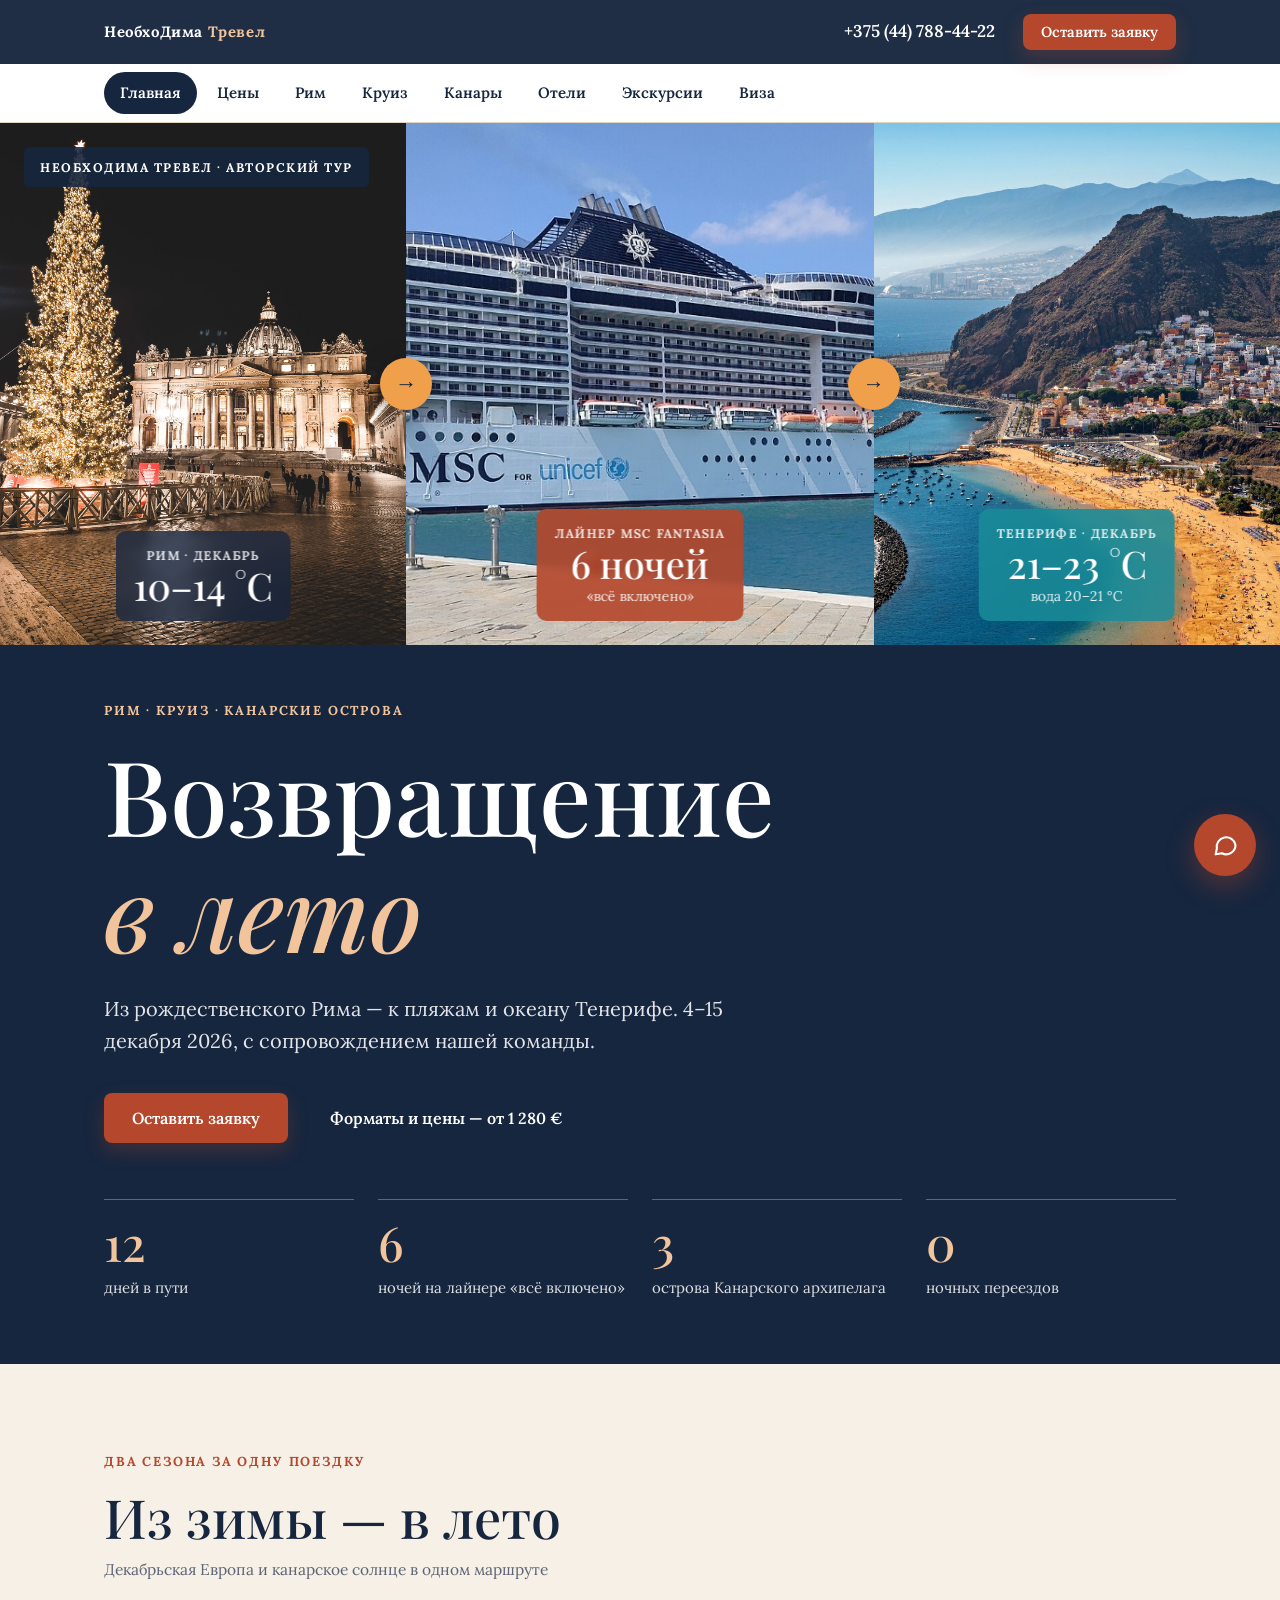
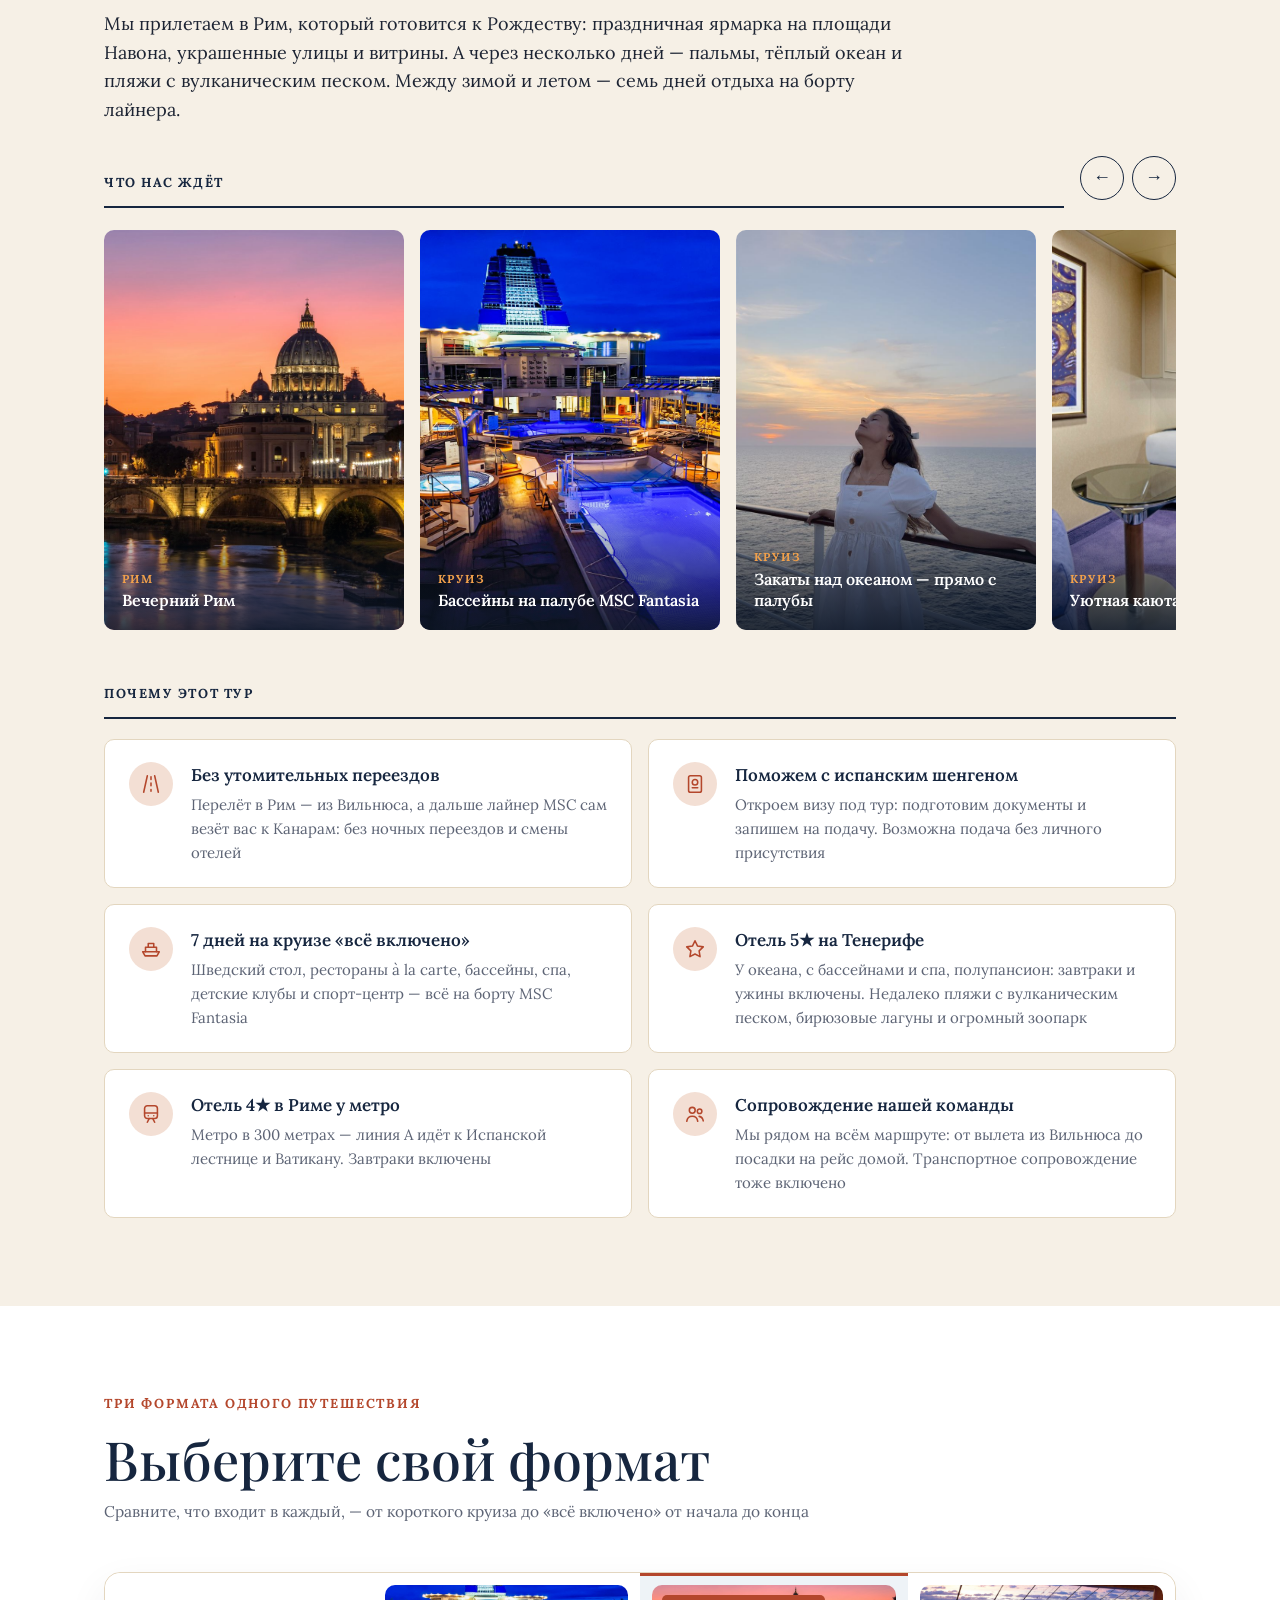
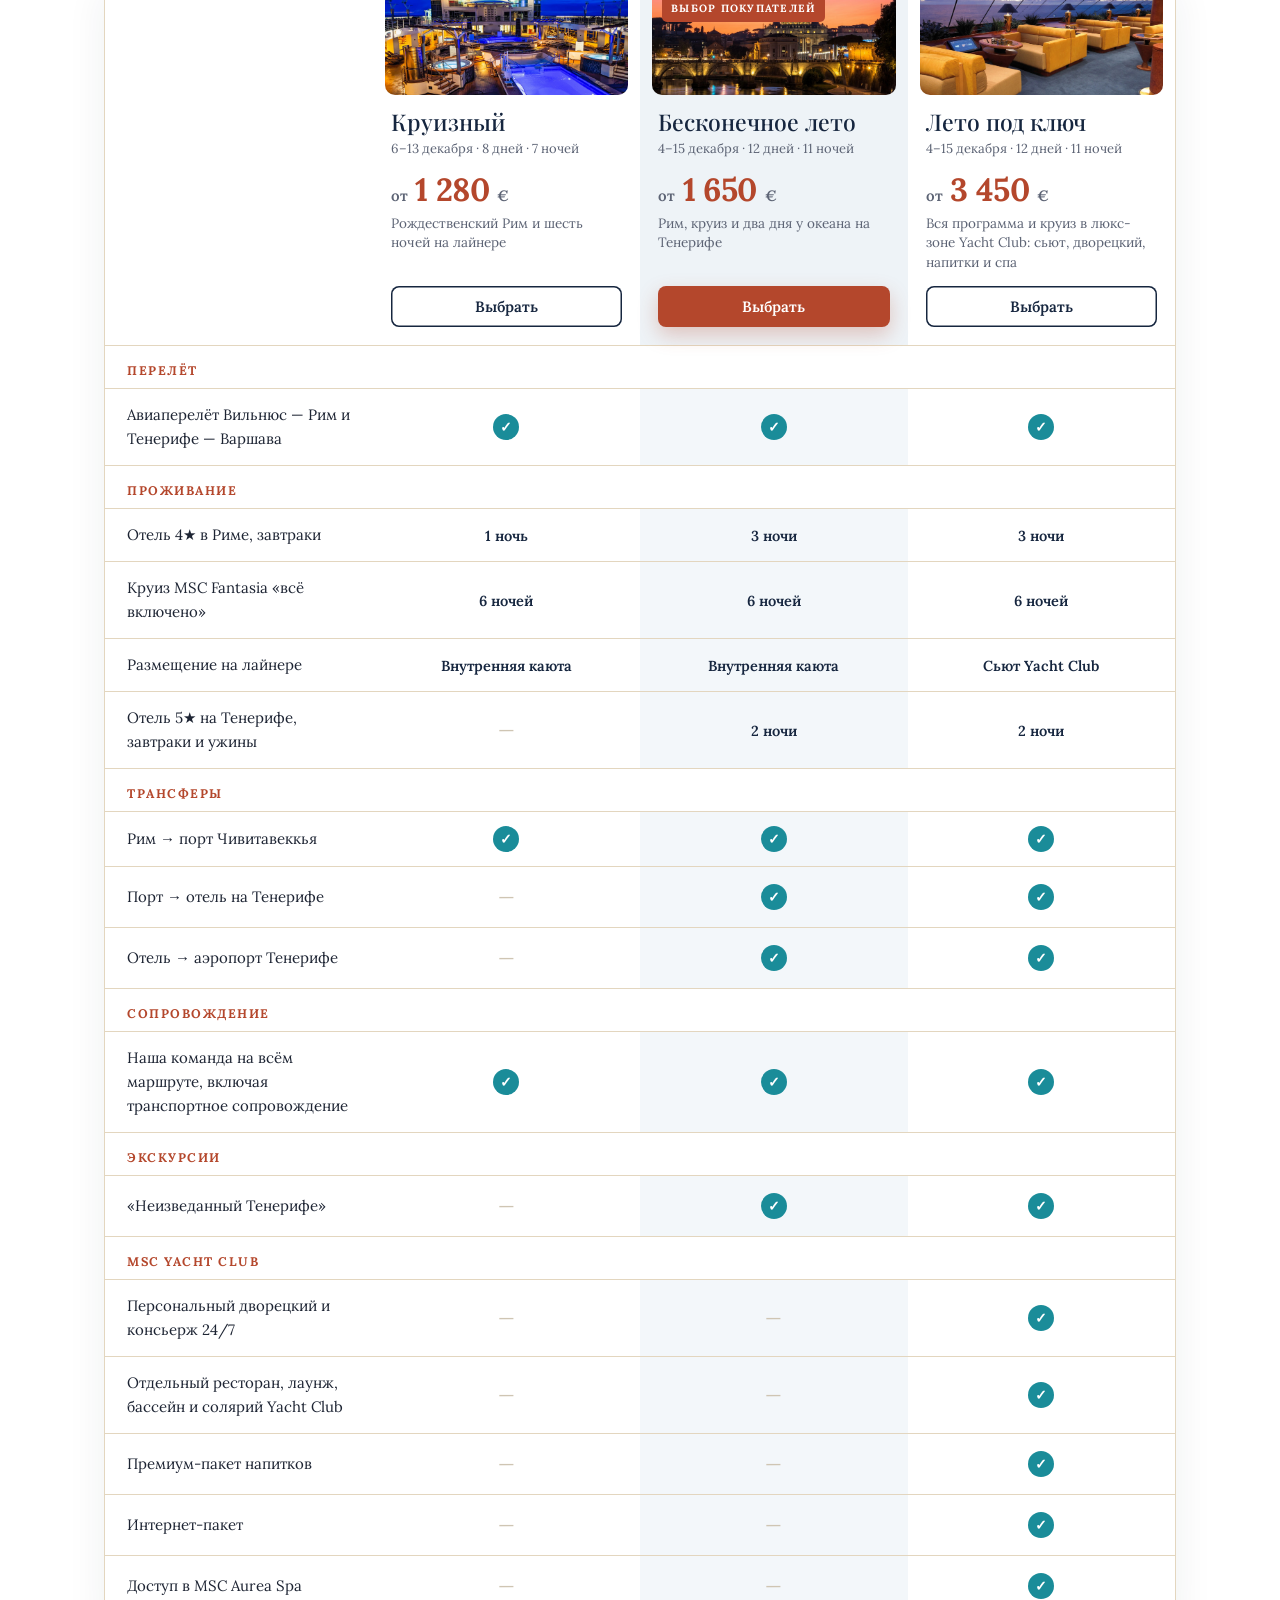
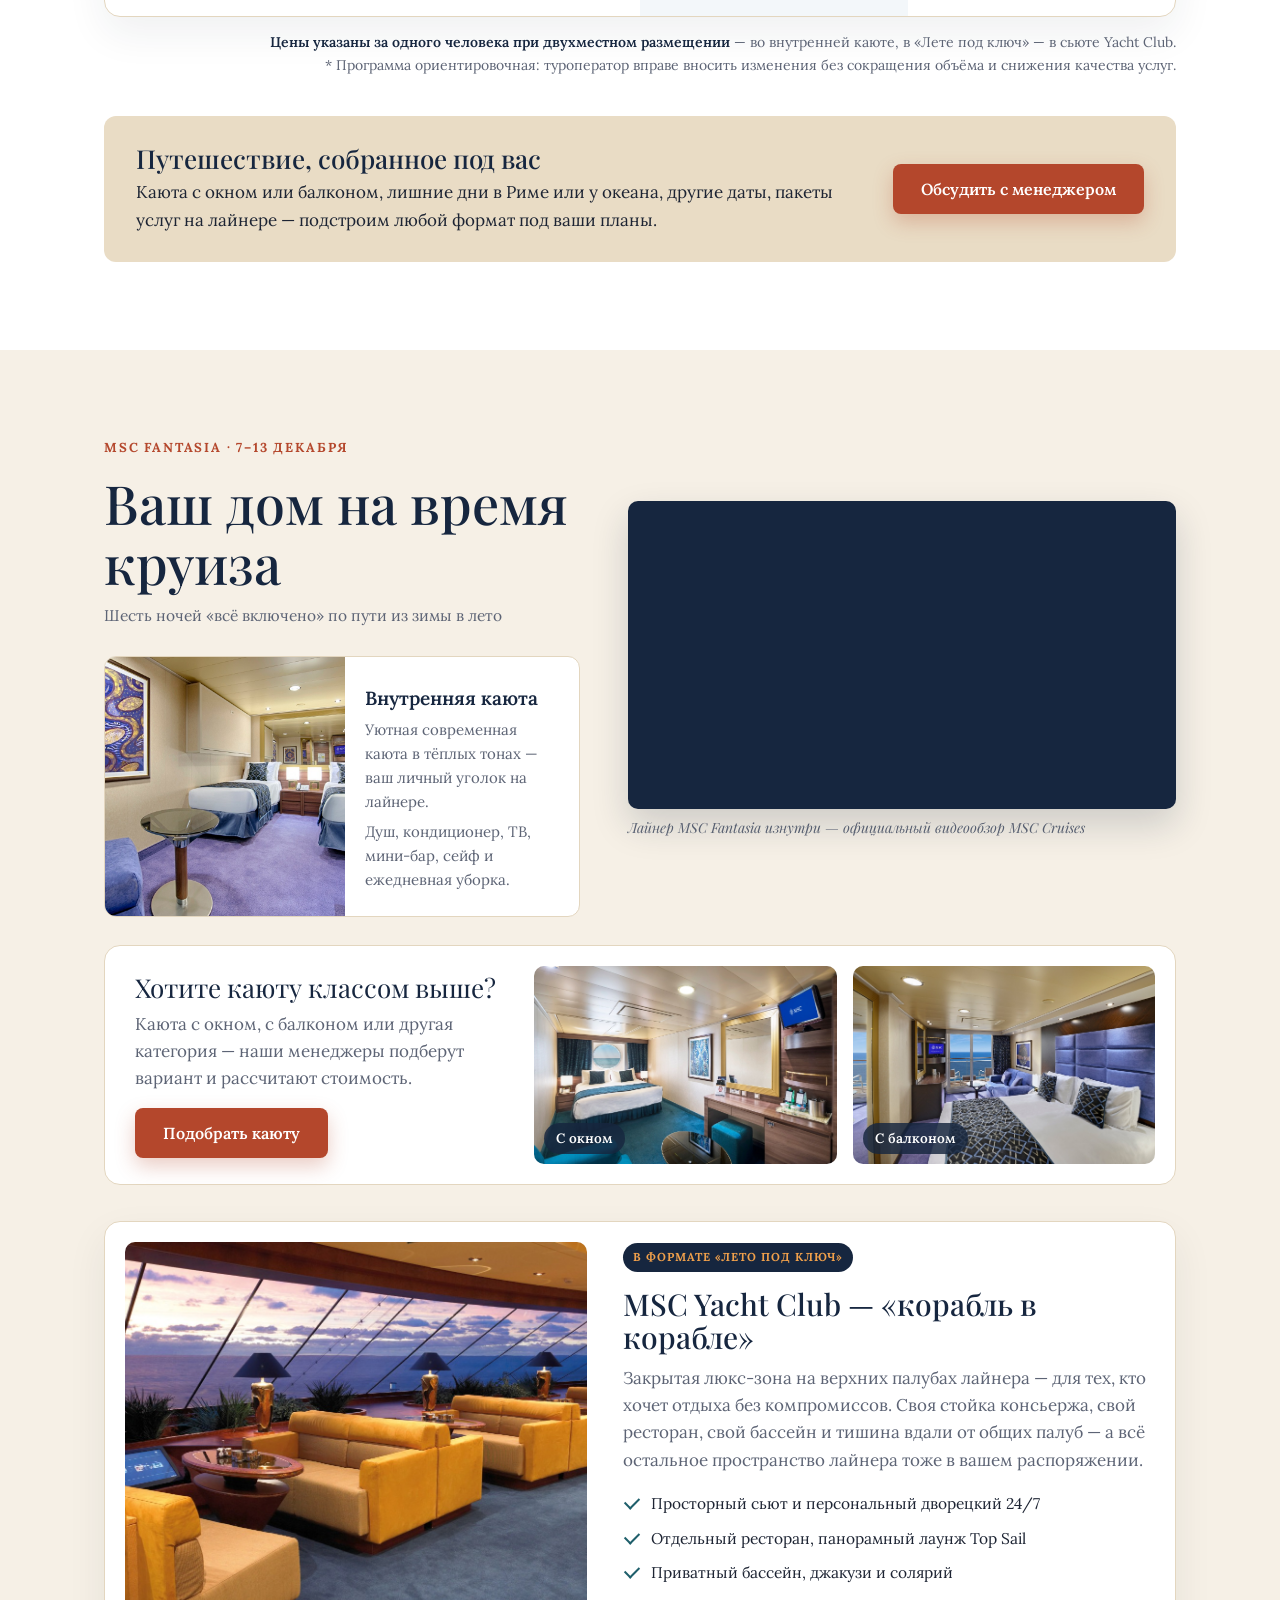
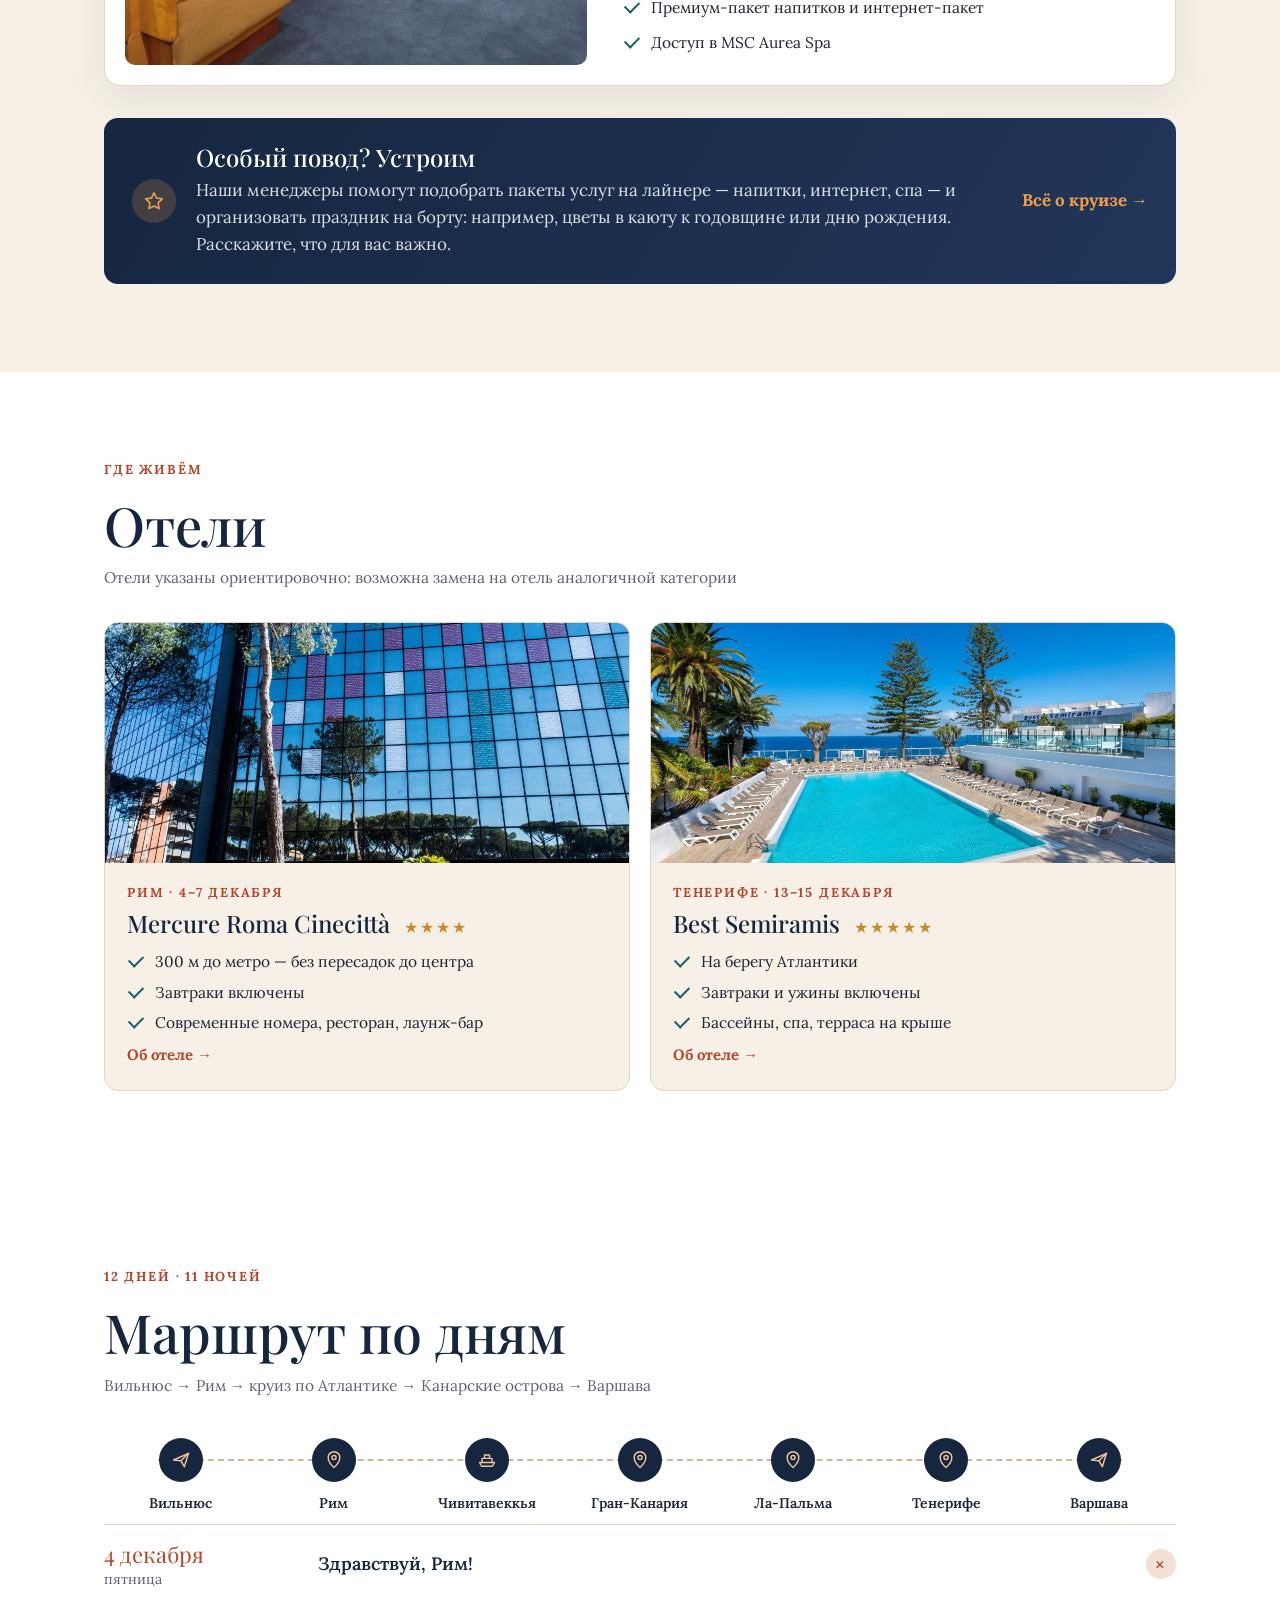
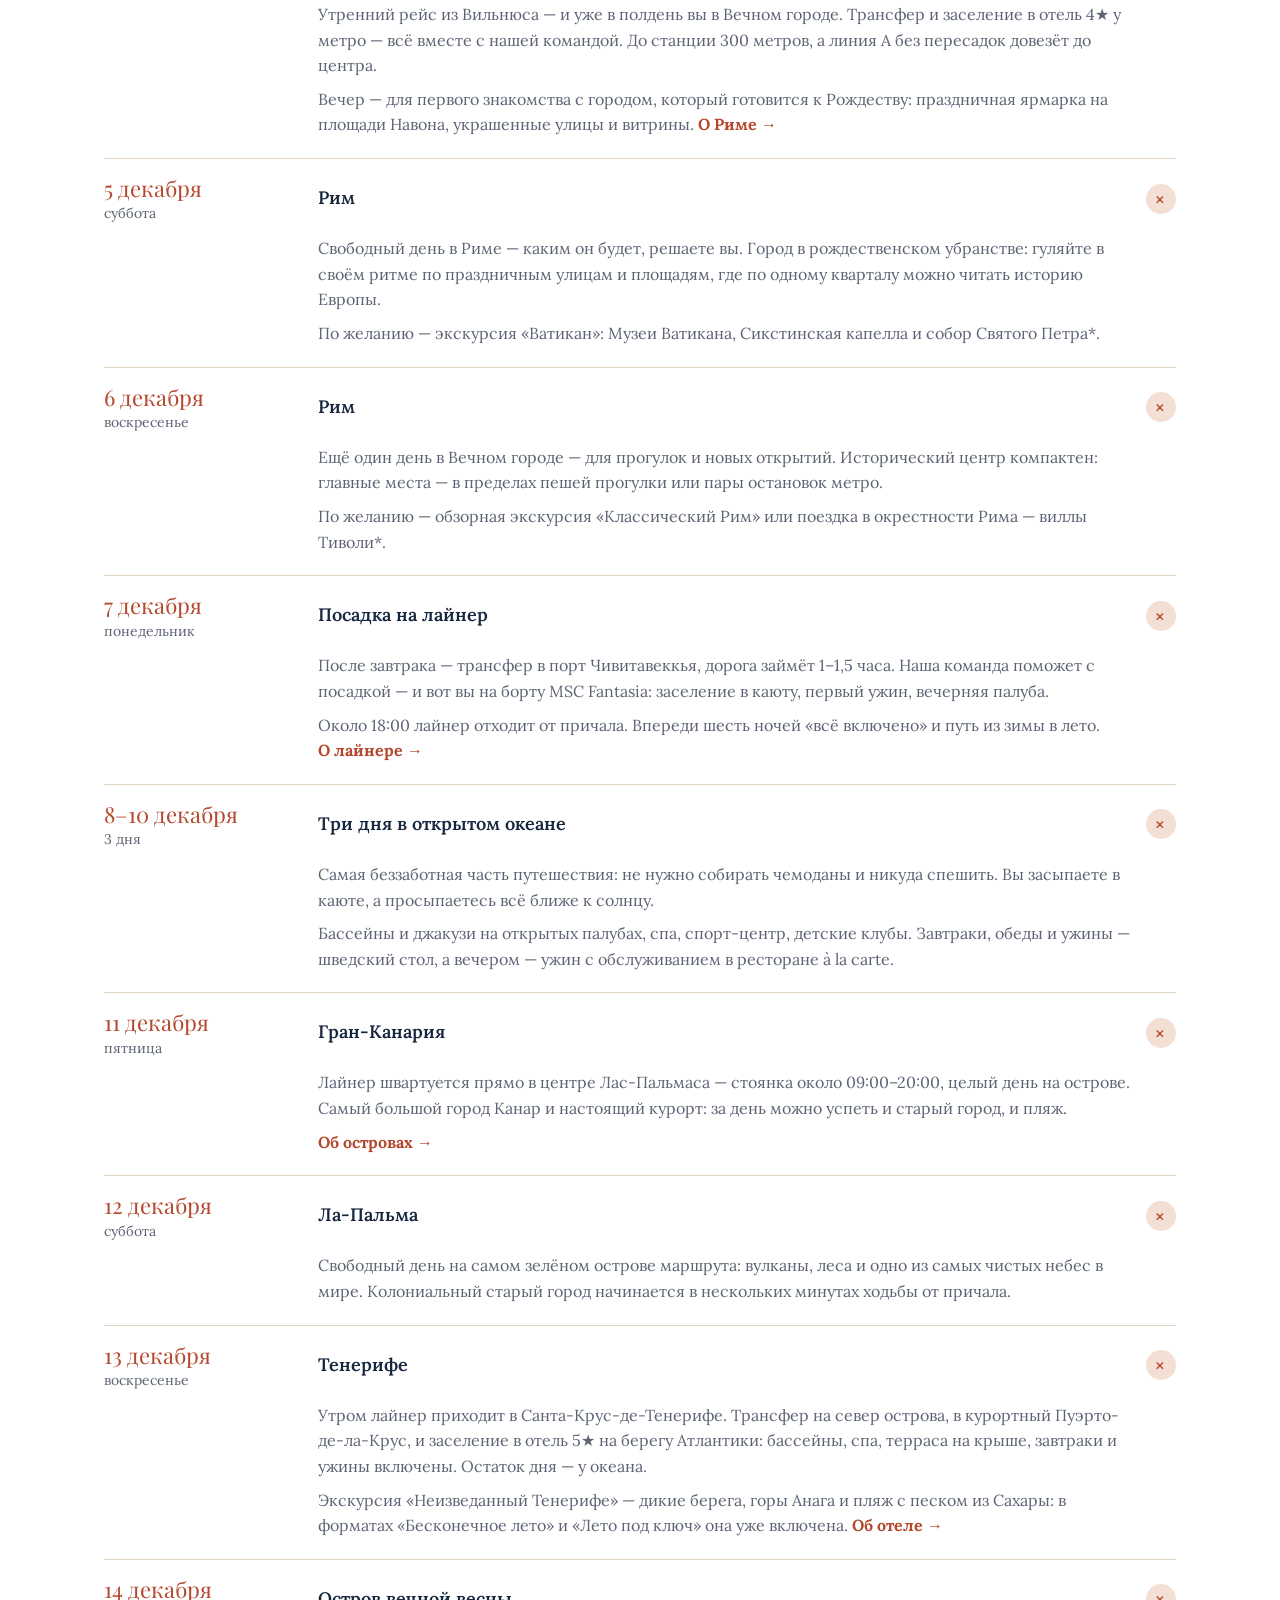
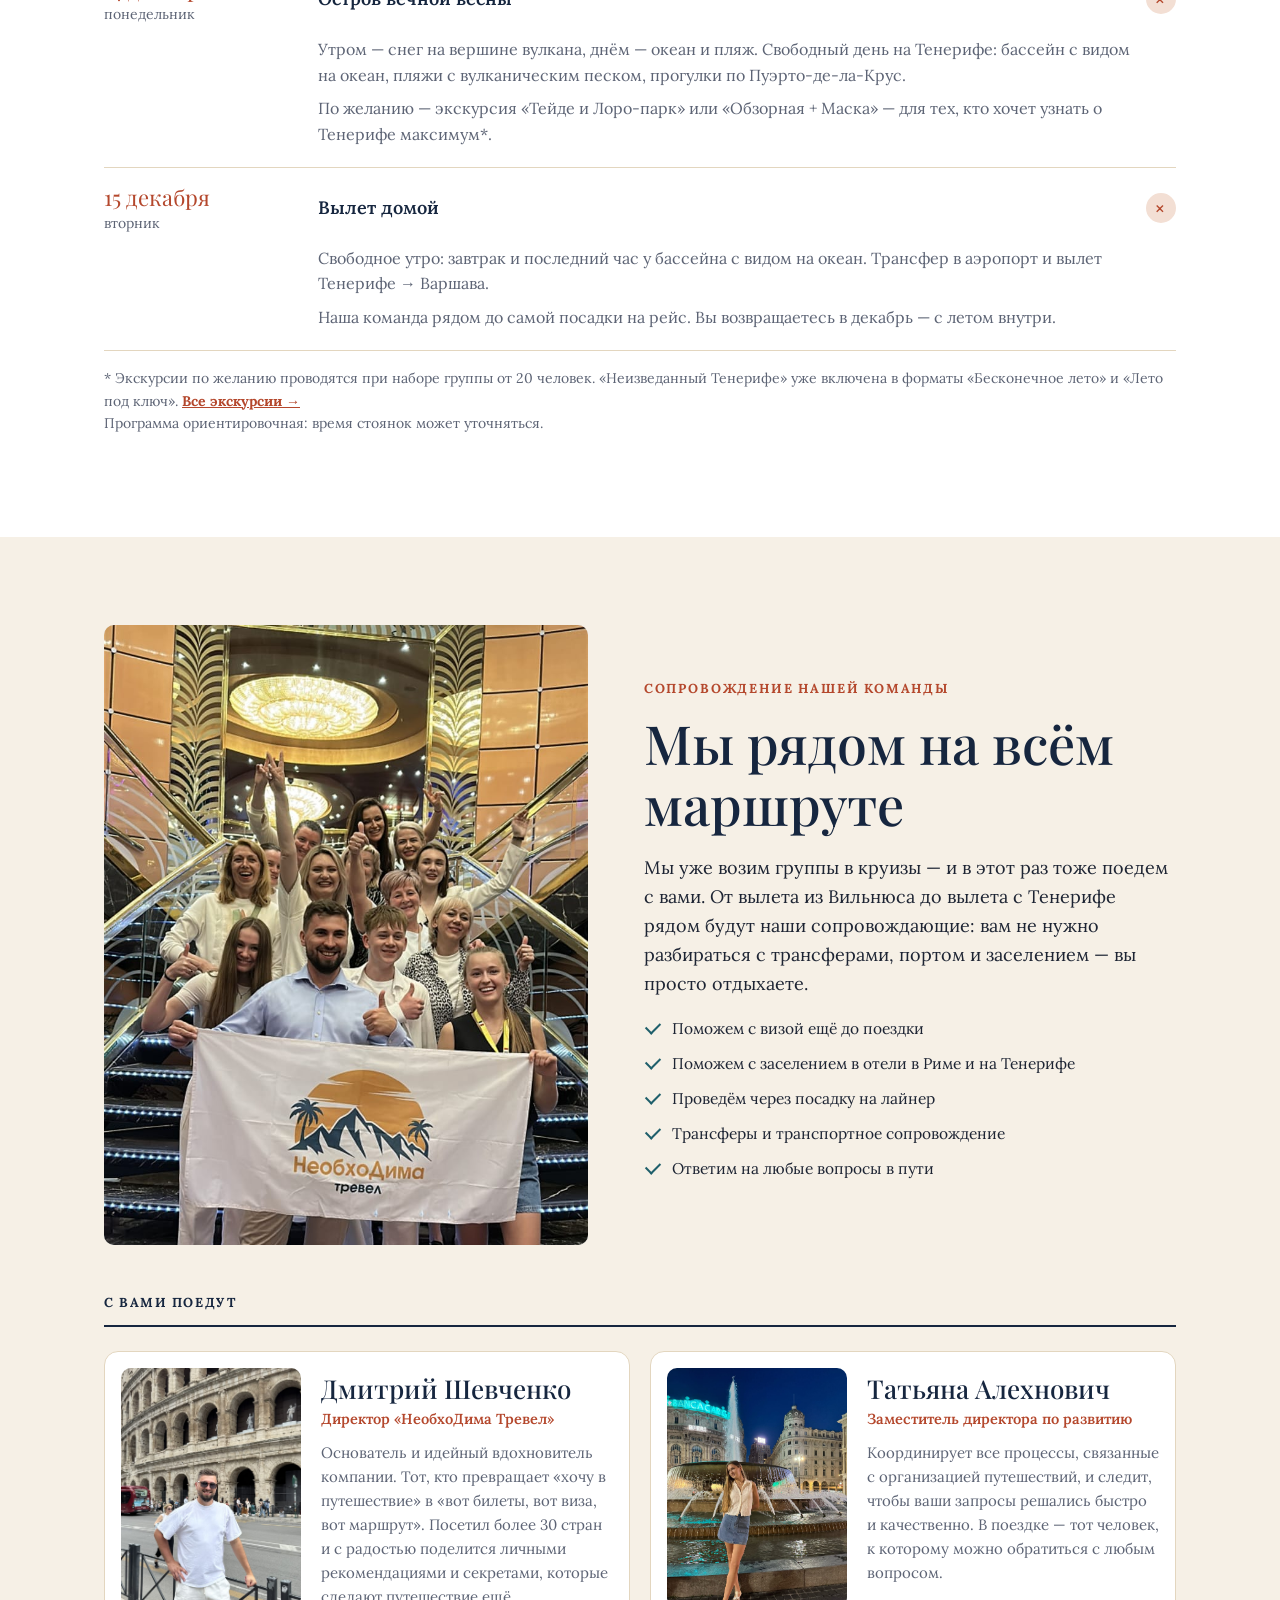
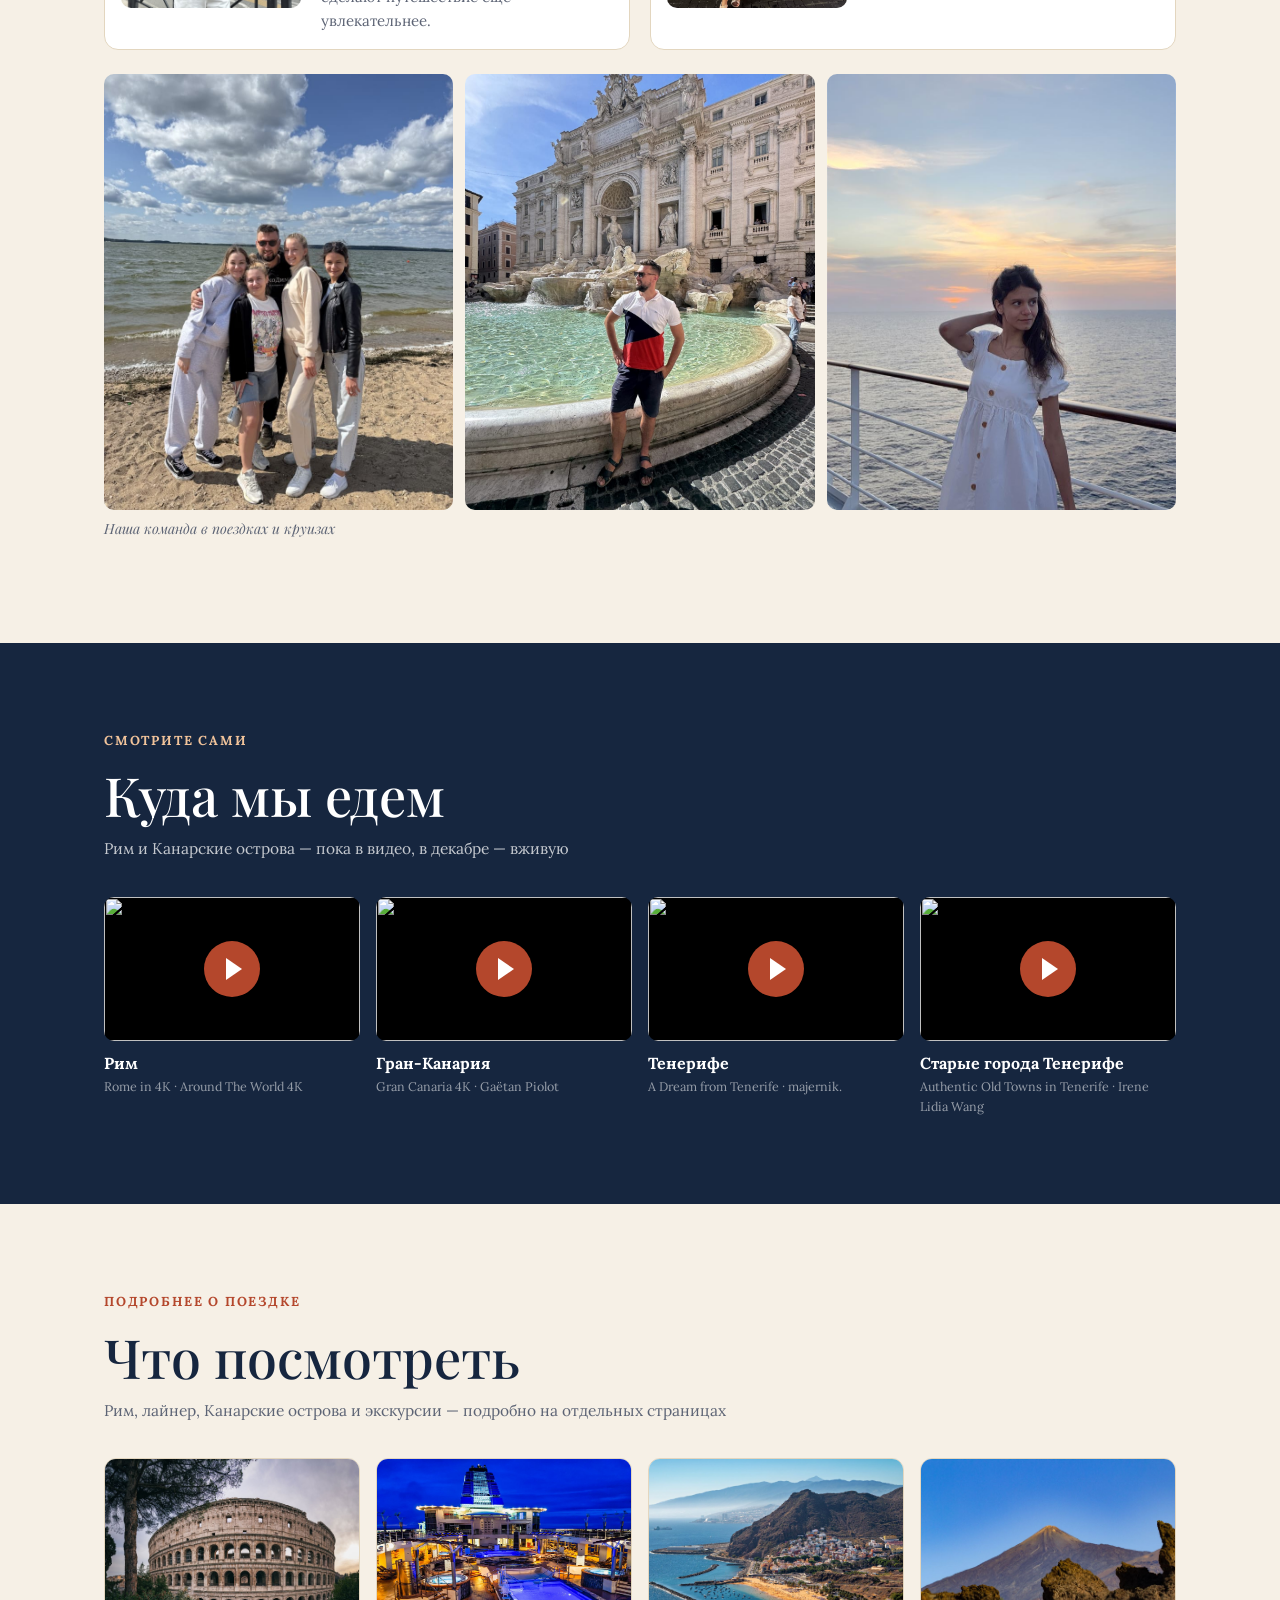
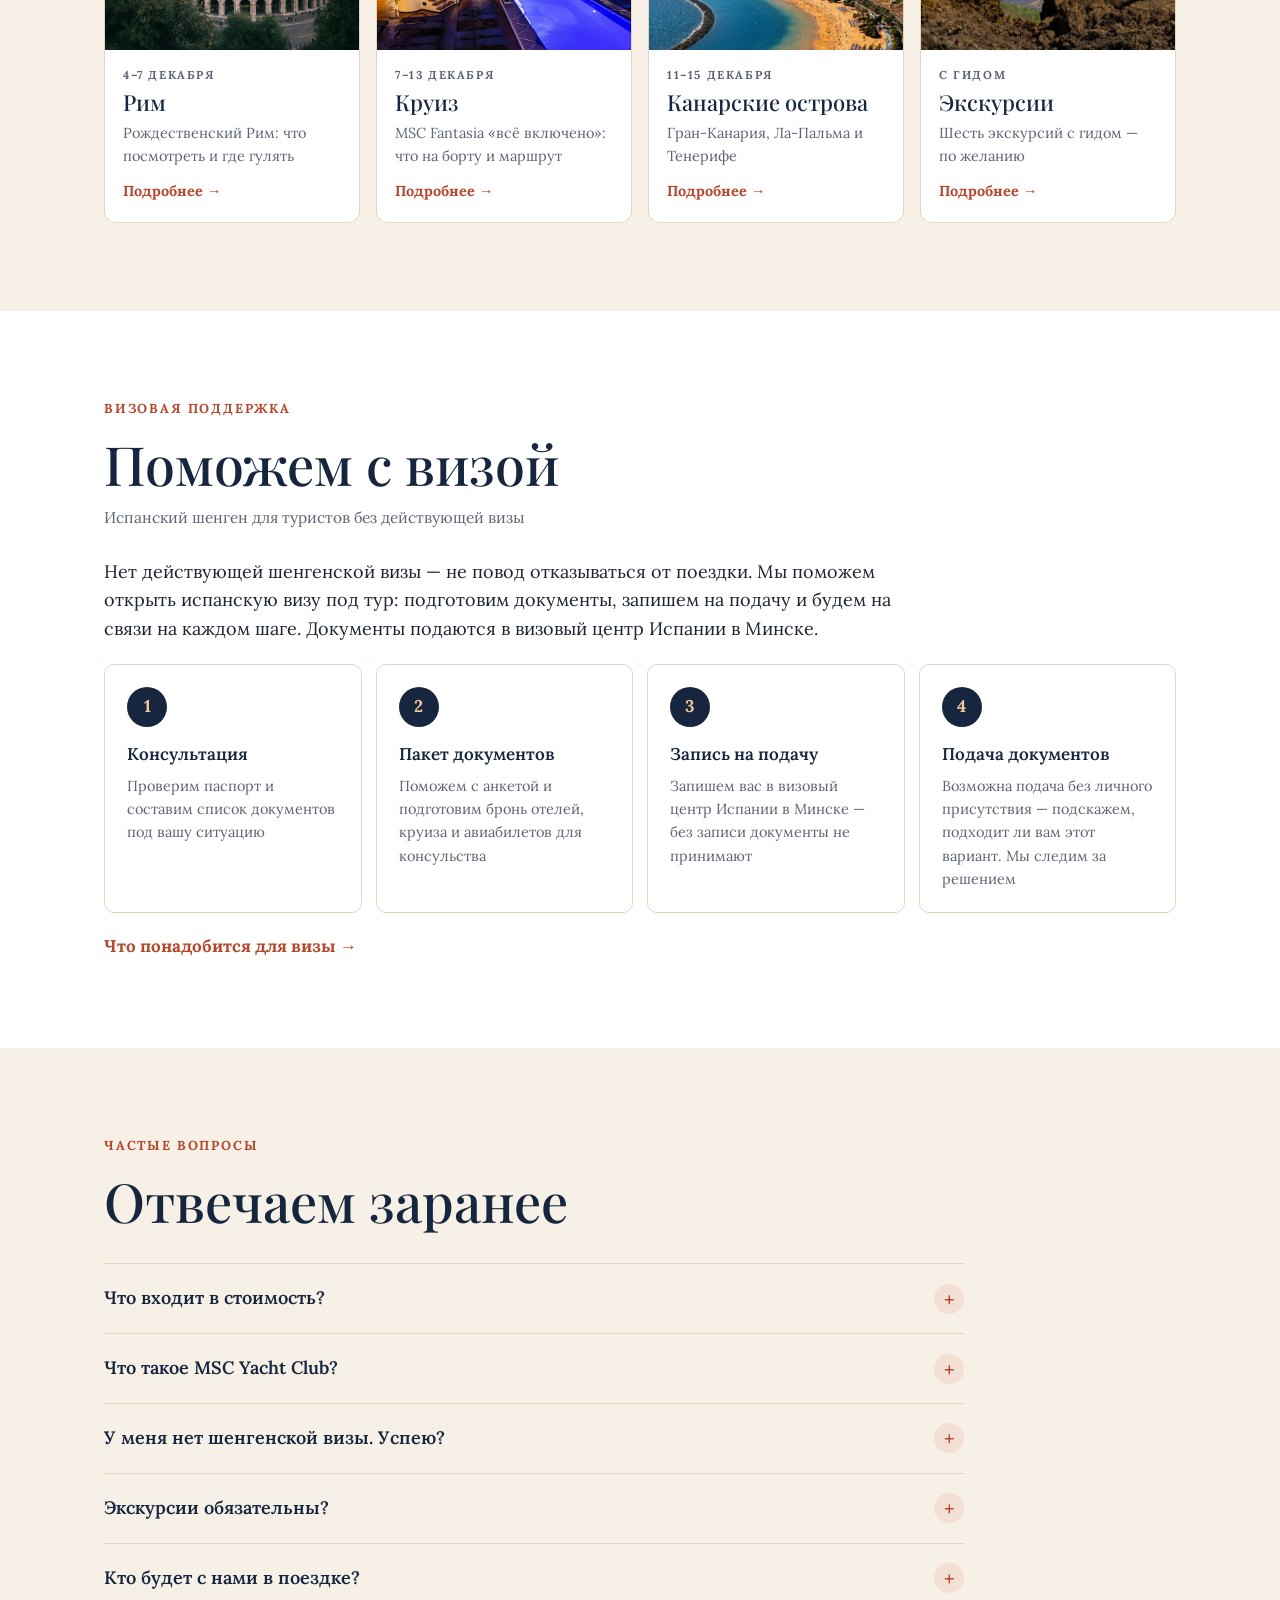
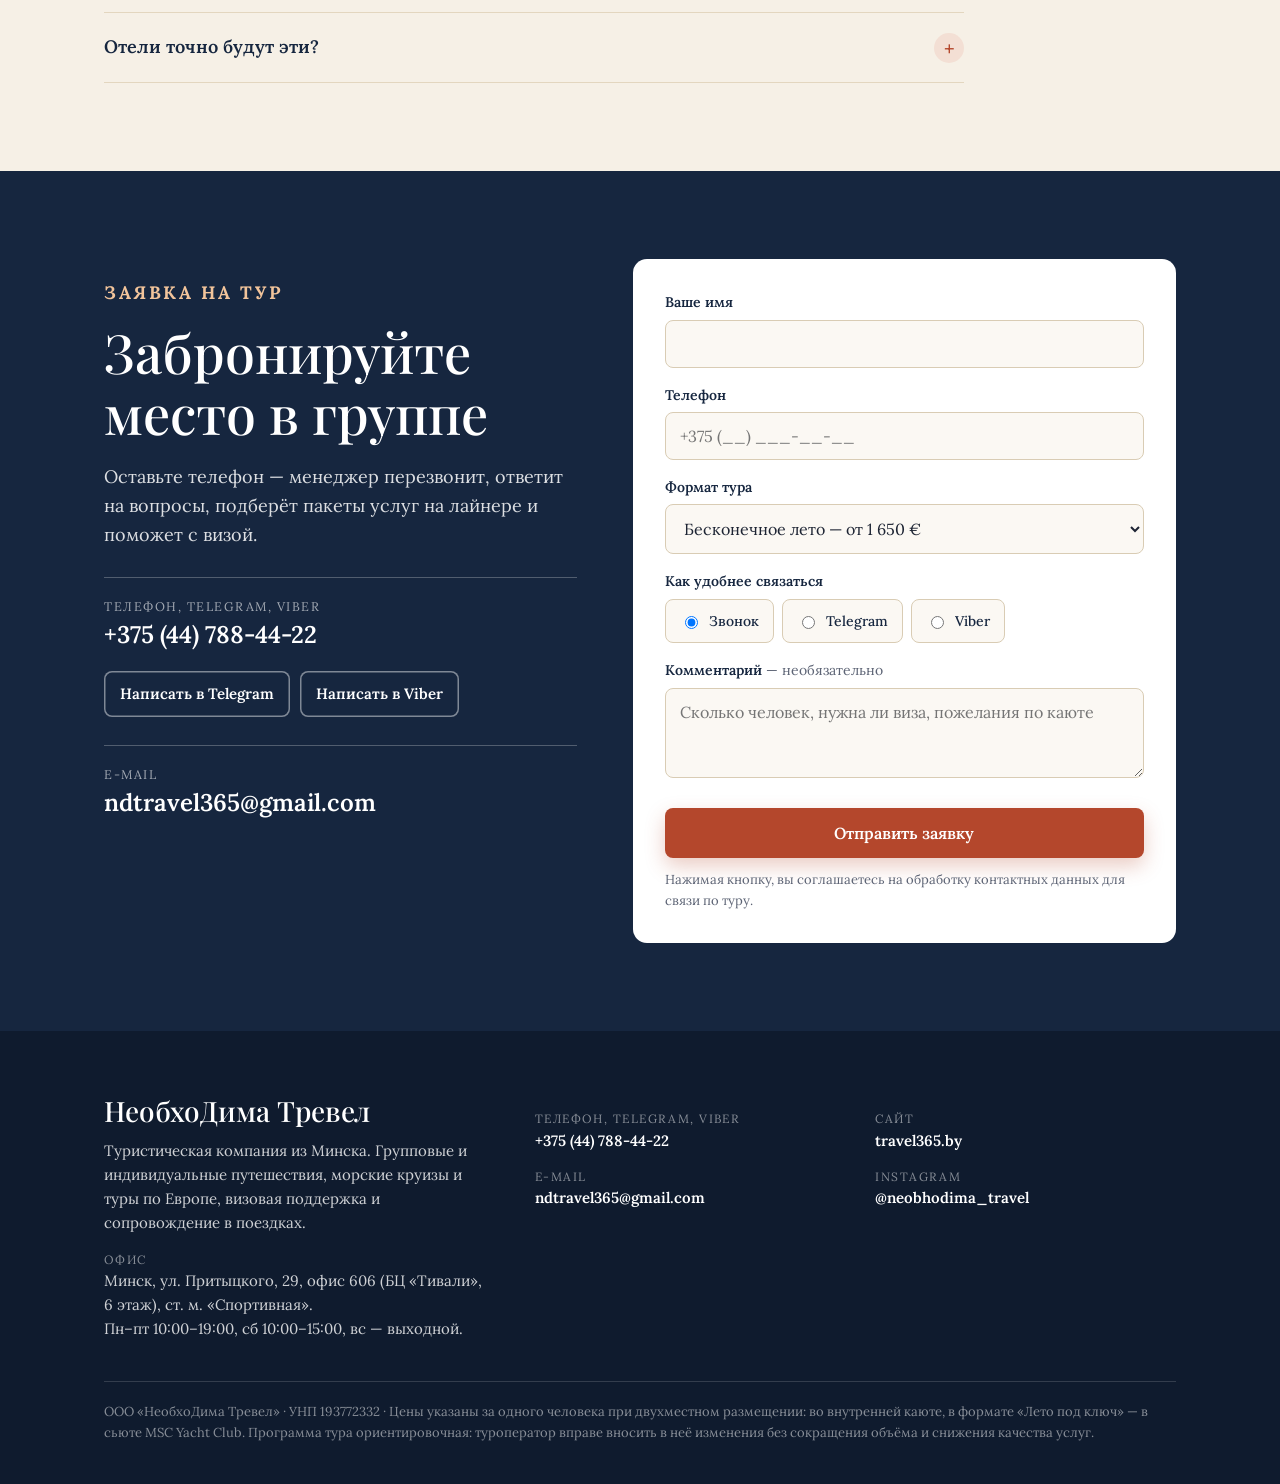
==== index.html @ 86f1d392 "Метрика: цели zayavka, phone_click, telegram_click, viber_click, format_choose; UTM и ClientID в зая" ====
<!DOCTYPE html>
<html lang="ru">
<head>
<meta charset="utf-8">
<meta name="viewport" content="width=device-width, initial-scale=1">
<title>Возвращение в лето — Рим, круиз MSC Fantasia и Канары · 4–15 декабря 2026</title>
<meta name="description" content="Авторский тур «НеобхоДима Тревел»: рождественский Рим, 6 ночей на лайнере MSC Fantasia «всё включено» и Тенерифе. 4–15 декабря 2026, с сопровождением. От 1 280 €.">
<meta property="og:title" content="Возвращение в лето — Рим, круиз и Канары">
<meta property="og:description" content="4–15 декабря 2026. Рождественский Рим, круиз MSC Fantasia «всё включено», отель 5★ на Тенерифе. От 1 280 €.">
<meta property="og:image" content="images/hero-ship.jpg">
<link rel="preconnect" href="https://fonts.googleapis.com">
<link rel="preconnect" href="https://fonts.gstatic.com" crossorigin>
<link href="https://fonts.googleapis.com/css2?family=Playfair+Display:ital,wght@0,500;0,600;1,500&family=Lora:ital,wght@0,400;0,500;0,600;0,700;1,400&display=swap" rel="stylesheet">
<link rel="stylesheet" href="styles.css?v=202609251114">
<!-- Yandex.Metrika counter -->
<script type="text/javascript">
    (function(m,e,t,r,i,k,a){
        m[i]=m[i]||function(){(m[i].a=m[i].a||[]).push(arguments)};
        m[i].l=1*new Date();
        for (var j = 0; j < document.scripts.length; j++) {if (document.scripts[j].src === r) { return; }}
        k=e.createElement(t),a=e.getElementsByTagName(t)[0],k.async=1,k.src=r,a.parentNode.insertBefore(k,a)
    })(window, document,'script','https://mc.yandex.ru/metrika/tag.js?id=113061341', 'ym');

    ym(113061341, 'init', {ssr:true, webvisor:true, clickmap:true, ecommerce:"dataLayer", referrer: document.referrer, url: location.href, accurateTrackBounce:true, trackLinks:true});
</script>
<noscript><div><img src="https://mc.yandex.ru/watch/113061341" style="position:absolute; left:-9999px;" alt="" /></div></noscript>
<!-- /Yandex.Metrika counter -->
</head>
<body>

<!-- Значки (один раз, дальше через <use>) -->
<svg width="0" height="0" style="position:absolute" aria-hidden="true">
  <defs>
    <symbol id="i-plane" viewBox="0 0 24 24" fill="none" stroke="currentColor" stroke-width="1.7" stroke-linecap="round" stroke-linejoin="round"><path d="M3 12 21 4l-5 16-4-7-9-1Z"/><path d="m12 13 9-9"/></symbol>
    <symbol id="i-pin" viewBox="0 0 24 24" fill="none" stroke="currentColor" stroke-width="1.7" stroke-linecap="round" stroke-linejoin="round"><path d="M12 21s7-6.2 7-12a7 7 0 1 0-14 0c0 5.8 7 12 7 12Z"/><circle cx="12" cy="9" r="2.5"/></symbol>
    <symbol id="i-ship" viewBox="0 0 24 24" fill="none" stroke="currentColor" stroke-width="1.7" stroke-linecap="round" stroke-linejoin="round"><path d="M3 15h18l-2.5 4.5h-13Z"/><path d="M6 15V10h12v5"/><path d="M9 10V6h6v4"/></symbol>
    <symbol id="i-road" viewBox="0 0 24 24" fill="none" stroke="currentColor" stroke-width="1.7" stroke-linecap="round"><path d="M8 3 4 21M16 3l4 18M12 4v3M12 11v3M12 18v2"/></symbol>
    <symbol id="i-star" viewBox="0 0 24 24" fill="none" stroke="currentColor" stroke-width="1.7" stroke-linejoin="round"><path d="m12 3 2.8 5.8 6.2.9-4.5 4.4 1 6.2L12 17.4 6.5 20.3l1-6.2L3 9.7l6.2-.9Z"/></symbol>
    <symbol id="i-metro" viewBox="0 0 24 24" fill="none" stroke="currentColor" stroke-width="1.7" stroke-linecap="round" stroke-linejoin="round"><rect x="5" y="3" width="14" height="14" rx="3"/><path d="M5 11h14M9 14h.01M15 14h.01M8 21l2-4M16 21l-2-4"/></symbol>
    <symbol id="i-people" viewBox="0 0 24 24" fill="none" stroke="currentColor" stroke-width="1.7" stroke-linecap="round"><circle cx="9" cy="8" r="3.2"/><path d="M3 20c.5-3.5 3-5.5 6-5.5s5.5 2 6 5.5"/><circle cx="17" cy="9" r="2.5"/><path d="M16.5 14.6c2.4.3 4 2 4.5 5"/></symbol>
    <symbol id="i-doc" viewBox="0 0 24 24" fill="none" stroke="currentColor" stroke-width="1.7" stroke-linecap="round" stroke-linejoin="round"><rect x="5" y="3" width="14" height="18" rx="2"/><circle cx="12" cy="10" r="3"/><path d="M9 16h6"/></symbol>
  </defs>
</svg>

<header class="topbar">
  <div class="wrap">
    <a class="brand" href="index.html">НеобхоДима <span>Тревел</span></a>
    <a class="top-phone" href="tel:+375447884422">+375 (44) 788-44-22</a>
    <a class="btn" href="index.html#zayavka">Оставить заявку</a>
  </div>
  <nav class="tabs" aria-label="Разделы">
    <div class="wrap">
      <a href="index.html" aria-current="page">Главная</a>
      <a href="index.html#formaty">Цены</a>
      <a href="rim.html">Рим</a>
      <a href="kruiz.html">Круиз</a>
      <a href="kanary.html">Канары</a>
      <a href="otely.html">Отели</a>
      <a href="ekskursii.html">Экскурсии</a>
      <a href="viza.html">Виза</a>
    </div>
  </nav>
</header>

<main id="top">

<!-- ================= HERO ================= -->
<section class="hero">
  <div class="hero-split hero-three">
    <div class="ph hero-half winter">
      <img src="images/rome-christmas.jpg" alt="Рождественская ёлка у собора Святого Петра в Риме">
      <div class="hero-temp"><span>Рим · декабрь</span><b>10–14 °C</b></div>
    </div>
    <div class="ph hero-half ship">
      <img src="images/hero-ship.jpg" alt="Лайнер MSC Fantasia">
      <div class="hero-temp"><span>Лайнер MSC Fantasia</span><b>6 ночей</b><small>«всё включено»</small></div>
    </div>
    <div class="ph hero-half summer">
      <img src="images/tenerife-teresitas.jpg" alt="Пляж Лас-Тереситас на Тенерифе">
      <div class="hero-temp"><span>Тенерифе · декабрь</span><b>21–23 °C</b><small>вода 20–21 °C</small></div>
    </div>
    <div class="hero-arrow a1" aria-hidden="true">→</div>
    <div class="hero-arrow a2" aria-hidden="true">→</div>
    <div class="hero-badge">НеобхоДима Тревел · авторский тур</div>
  </div>
  <div class="wrap hero-body">
    <p class="eyebrow">Рим · круиз · Канарские острова</p>
    <h1>Возвращение <em>в лето</em></h1>
    <p class="hero-sub">Из рождественского Рима — к пляжам и океану Тенерифе. 4–15 декабря 2026, с сопровождением нашей команды.</p>
    <div class="hero-actions">
      <a class="btn" href="#zayavka">Оставить заявку</a>
      <a class="btn btn-ghost" href="#formaty">Форматы и цены — от 1 280 €</a>
    </div>
    <div class="stats">
      <div class="stat"><b>12</b><span>дней в пути</span></div>
      <div class="stat"><b>6</b><span>ночей на лайнере «всё включено»</span></div>
      <div class="stat"><b>3</b><span>острова Канарского архипелага</span></div>
      <div class="stat"><b>0</b><span>ночных переездов</span></div>
    </div>
  </div>
</section>

<!-- ================= ДВА СЕЗОНА ================= -->
<section>
  <div class="wrap">
    <p class="eyebrow">Два сезона за одну поездку</p>
    <h2>Из зимы — в лето</h2>
    <p class="lead">Декабрьская Европа и канарское солнце в одном маршруте</p>
    <p class="intro">Мы прилетаем в Рим, который готовится к Рождеству: праздничная ярмарка на площади Навона, украшенные улицы и витрины. А через несколько дней — пальмы, тёплый океан и пляжи с вулканическим песком. Между зимой и летом — семь дней отдыха на борту лайнера.</p>

    <div class="strip-head">
      <p class="subhead">Что нас ждёт</p>
      <div class="strip-nav">
        <button type="button" data-strip="-1" aria-label="Назад">←</button>
        <button type="button" data-strip="1" aria-label="Вперёд">→</button>
      </div>
    </div>
    <div class="strip" id="strip">
      <figure class="ph"><img src="images/rome-evening.jpg" alt="Вечерний Рим: собор Святого Петра и Тибр" loading="lazy"><figcaption><span>Рим</span>Вечерний Рим</figcaption></figure>
      <figure class="ph"><img src="images/cruise-pool.jpg" alt="Бассейны на палубе MSC Fantasia" loading="lazy"><figcaption><span>Круиз</span>Бассейны на палубе MSC Fantasia</figcaption></figure>
      <figure class="ph"><img src="images/team-deck.jpg" alt="Закат на палубе лайнера" loading="lazy"><figcaption><span>Круиз</span>Закаты над океаном — прямо с палубы</figcaption></figure>
      <figure class="ph"><img src="images/cabin-inside.jpg" alt="Внутренняя каюта" loading="lazy"><figcaption><span>Круиз</span>Уютная каюта на лайнере</figcaption></figure>
      <figure class="ph"><img src="images/grancanaria.jpg" alt="Лас-Пальмас, Гран-Канария" loading="lazy"><figcaption><span>Канары</span>Лас-Пальмас, Гран-Канария</figcaption></figure>
      <figure class="ph"><img src="images/lapalma.jpg" alt="Санта-Крус-де-ла-Пальма" loading="lazy"><figcaption><span>Канары</span>Санта-Крус-де-ла-Пальма</figcaption></figure>
      <figure class="ph"><img src="images/hotel-tenerife-1.jpg" alt="Бассейн отеля 5★ у океана" loading="lazy"><figcaption><span>Тенерифе</span>Бассейн отеля 5★ у океана</figcaption></figure>
      <figure class="ph"><img src="images/teide.jpg" alt="Вулкан Тейде — высшая точка Испании" loading="lazy"><figcaption><span>Тенерифе</span>Вулкан Тейде — высшая точка Испании</figcaption></figure>
      <figure class="ph"><img src="images/beach-jardin.jpg" alt="Пляж Playa Jardín с чёрным вулканическим песком" loading="lazy"><figcaption><span>Тенерифе</span>Пляж Playa Jardín с чёрным вулканическим песком</figcaption></figure>
    </div>

    <p class="subhead">Почему этот тур</p>
    <div class="cards">
      <div class="card"><span class="ico"><svg><use href="#i-road"/></svg></span><div><h4>Без утомительных переездов</h4><p>Перелёт в Рим — из Вильнюса, а дальше лайнер MSC сам везёт вас к Канарам: без ночных переездов и смены отелей</p></div></div>
      <div class="card"><span class="ico"><svg><use href="#i-doc"/></svg></span><div><h4>Поможем с испанским шенгеном</h4><p>Откроем визу под тур: подготовим документы и запишем на подачу. Возможна подача без личного присутствия</p></div></div>
      <div class="card"><span class="ico"><svg><use href="#i-ship"/></svg></span><div><h4>7 дней на круизе «всё включено»</h4><p>Шведский стол, рестораны à la carte, бассейны, спа, детские клубы и спорт-центр — всё на борту MSC Fantasia</p></div></div>
      <div class="card"><span class="ico"><svg><use href="#i-star"/></svg></span><div><h4>Отель 5★ на Тенерифе</h4><p>У океана, с бассейнами и спа, полупансион: завтраки и ужины включены. Недалеко пляжи с вулканическим песком, бирюзовые лагуны и огромный зоопарк</p></div></div>
      <div class="card"><span class="ico"><svg><use href="#i-metro"/></svg></span><div><h4>Отель 4★ в Риме у метро</h4><p>Метро в 300 метрах — линия A идёт к Испанской лестнице и Ватикану. Завтраки включены</p></div></div>
      <div class="card"><span class="ico"><svg><use href="#i-people"/></svg></span><div><h4>Сопровождение нашей команды</h4><p>Мы рядом на всём маршруте: от вылета из Вильнюса до посадки на рейс домой. Транспортное сопровождение тоже включено</p></div></div>
    </div>
  </div>
</section>

<!-- ================= ФОРМАТЫ ================= -->
<section id="formaty">
  <div class="wrap">
    <p class="eyebrow">Три формата одного путешествия</p>
    <h2>Выберите свой формат</h2>
    <p class="lead">Сравните, что входит в каждый, — от короткого круиза до «всё включено» от начала до конца</p>
    <p class="price-note">Цены указаны за одного человека при двухместном размещении во внутренней каюте, в «Лете под ключ» — в сьюте Yacht Club.</p>

    <div class="compare" role="table" aria-label="Сравнение форматов">
      <div class="cmp-row cmp-head" role="row">
        <div class="cmp-label cmp-intro" role="columnheader">
        </div>
        <div class="cmp-plan" role="columnheader">
          <div class="cmp-photo ph"><img src="images/cruise-pool.jpg" alt="Палуба MSC Fantasia" loading="lazy"></div>
          <div class="cmp-plan-body">
            <h3>Круизный</h3>
            <div class="cmp-meta">6–13 декабря · 8 дней · 7 ночей</div>
            <div class="cmp-price"><small>от</small> 1 280 <small>€</small></div>
            <p class="plan-for">Рождественский Рим и шесть ночей на лайнере</p>
            <a class="btn" href="#zayavka" data-plan="Круизный">Выбрать</a>
          </div>
        </div>
        <div class="cmp-plan featured" role="columnheader">
          <div class="cmp-photo ph"><img src="images/rome-evening.jpg" alt="Вечерний Рим" loading="lazy"><span class="plan-flag">Выбор покупателей</span></div>
          <div class="cmp-plan-body">
            <h3>Бесконечное лето</h3>
            <div class="cmp-meta">4–15 декабря · 12 дней · 11 ночей</div>
            <div class="cmp-price"><small>от</small> 1 650 <small>€</small></div>
            <p class="plan-for">Рим, круиз и два дня у океана на Тенерифе</p>
            <a class="btn" href="#zayavka" data-plan="Бесконечное лето">Выбрать</a>
          </div>
        </div>
        <div class="cmp-plan" role="columnheader">
          <div class="cmp-photo ph"><img src="images/cabin-yacht.jpg" alt="Лаунж MSC Yacht Club" loading="lazy"></div>
          <div class="cmp-plan-body">
            <h3>Лето под ключ</h3>
            <div class="cmp-meta">4–15 декабря · 12 дней · 11 ночей</div>
            <div class="cmp-price"><small>от</small> 3 450 <small>€</small></div>
            <p class="plan-for">Вся программа и круиз в люкс-зоне Yacht Club: сьют, дворецкий, напитки и спа</p>
            <a class="btn" href="#zayavka" data-plan="Лето под ключ">Выбрать</a>
          </div>
        </div>
      </div>
      <div class="cmp-group" role="row"><div role="cell">Перелёт</div></div>
      <div class="cmp-row" role="row">
        <div class="cmp-label" role="rowheader">Авиаперелёт Вильнюс — Рим и Тенерифе — Варшава</div>
        <div class="cmp-cell" role="cell"><span class="yes" aria-label="включено">✓</span></div>
        <div class="cmp-cell featured" role="cell"><span class="yes" aria-label="включено">✓</span></div>
        <div class="cmp-cell" role="cell"><span class="yes" aria-label="включено">✓</span></div>
      </div>
      <div class="cmp-group" role="row"><div role="cell">Проживание</div></div>
      <div class="cmp-row" role="row">
        <div class="cmp-label" role="rowheader">Отель 4★ в Риме, завтраки</div>
        <div class="cmp-cell" role="cell"><span class="val">1 ночь</span></div>
        <div class="cmp-cell featured" role="cell"><span class="val">3 ночи</span></div>
        <div class="cmp-cell" role="cell"><span class="val">3 ночи</span></div>
      </div>
      <div class="cmp-row" role="row">
        <div class="cmp-label" role="rowheader">Круиз MSC Fantasia «всё включено»</div>
        <div class="cmp-cell" role="cell"><span class="val">6 ночей</span></div>
        <div class="cmp-cell featured" role="cell"><span class="val">6 ночей</span></div>
        <div class="cmp-cell" role="cell"><span class="val">6 ночей</span></div>
      </div>
      <div class="cmp-row" role="row">
        <div class="cmp-label" role="rowheader">Размещение на лайнере</div>
        <div class="cmp-cell" role="cell"><span class="val">Внутренняя каюта</span></div>
        <div class="cmp-cell featured" role="cell"><span class="val">Внутренняя каюта</span></div>
        <div class="cmp-cell" role="cell"><span class="val">Сьют Yacht Club</span></div>
      </div>
      <div class="cmp-row" role="row">
        <div class="cmp-label" role="rowheader">Отель 5★ на Тенерифе, завтраки и ужины</div>
        <div class="cmp-cell" role="cell"><span class="no" aria-label="не включено">—</span></div>
        <div class="cmp-cell featured" role="cell"><span class="val">2 ночи</span></div>
        <div class="cmp-cell" role="cell"><span class="val">2 ночи</span></div>
      </div>
      <div class="cmp-group" role="row"><div role="cell">Трансферы</div></div>
      <div class="cmp-row" role="row">
        <div class="cmp-label" role="rowheader">Рим → порт Чивитавеккья</div>
        <div class="cmp-cell" role="cell"><span class="yes" aria-label="включено">✓</span></div>
        <div class="cmp-cell featured" role="cell"><span class="yes" aria-label="включено">✓</span></div>
        <div class="cmp-cell" role="cell"><span class="yes" aria-label="включено">✓</span></div>
      </div>
      <div class="cmp-row" role="row">
        <div class="cmp-label" role="rowheader">Порт → отель на Тенерифе</div>
        <div class="cmp-cell" role="cell"><span class="no" aria-label="не включено">—</span></div>
        <div class="cmp-cell featured" role="cell"><span class="yes" aria-label="включено">✓</span></div>
        <div class="cmp-cell" role="cell"><span class="yes" aria-label="включено">✓</span></div>
      </div>
      <div class="cmp-row" role="row">
        <div class="cmp-label" role="rowheader">Отель → аэропорт Тенерифе</div>
        <div class="cmp-cell" role="cell"><span class="no" aria-label="не включено">—</span></div>
        <div class="cmp-cell featured" role="cell"><span class="yes" aria-label="включено">✓</span></div>
        <div class="cmp-cell" role="cell"><span class="yes" aria-label="включено">✓</span></div>
      </div>
      <div class="cmp-group" role="row"><div role="cell">Сопровождение</div></div>
      <div class="cmp-row" role="row">
        <div class="cmp-label" role="rowheader">Наша команда на всём маршруте, включая транспортное сопровождение</div>
        <div class="cmp-cell" role="cell"><span class="yes" aria-label="включено">✓</span></div>
        <div class="cmp-cell featured" role="cell"><span class="yes" aria-label="включено">✓</span></div>
        <div class="cmp-cell" role="cell"><span class="yes" aria-label="включено">✓</span></div>
      </div>
      <div class="cmp-group" role="row"><div role="cell">Экскурсии</div></div>
      <div class="cmp-row" role="row">
        <div class="cmp-label" role="rowheader">«Неизведанный Тенерифе»</div>
        <div class="cmp-cell" role="cell"><span class="no" aria-label="не включено">—</span></div>
        <div class="cmp-cell featured" role="cell"><span class="yes" aria-label="включено">✓</span></div>
        <div class="cmp-cell" role="cell"><span class="yes" aria-label="включено">✓</span></div>
      </div>
      <div class="cmp-group" role="row"><div role="cell">MSC Yacht Club</div></div>
      <div class="cmp-row" role="row">
        <div class="cmp-label" role="rowheader">Персональный дворецкий и консьерж 24/7</div>
        <div class="cmp-cell" role="cell"><span class="no" aria-label="не включено">—</span></div>
        <div class="cmp-cell featured" role="cell"><span class="no" aria-label="не включено">—</span></div>
        <div class="cmp-cell" role="cell"><span class="yes" aria-label="включено">✓</span></div>
      </div>
      <div class="cmp-row" role="row">
        <div class="cmp-label" role="rowheader">Отдельный ресторан, лаунж, бассейн и солярий Yacht Club</div>
        <div class="cmp-cell" role="cell"><span class="no" aria-label="не включено">—</span></div>
        <div class="cmp-cell featured" role="cell"><span class="no" aria-label="не включено">—</span></div>
        <div class="cmp-cell" role="cell"><span class="yes" aria-label="включено">✓</span></div>
      </div>
      <div class="cmp-row" role="row">
        <div class="cmp-label" role="rowheader">Премиум-пакет напитков</div>
        <div class="cmp-cell" role="cell"><span class="no" aria-label="не включено">—</span></div>
        <div class="cmp-cell featured" role="cell"><span class="no" aria-label="не включено">—</span></div>
        <div class="cmp-cell" role="cell"><span class="yes" aria-label="включено">✓</span></div>
      </div>
      <div class="cmp-row" role="row">
        <div class="cmp-label" role="rowheader">Интернет-пакет</div>
        <div class="cmp-cell" role="cell"><span class="no" aria-label="не включено">—</span></div>
        <div class="cmp-cell featured" role="cell"><span class="no" aria-label="не включено">—</span></div>
        <div class="cmp-cell" role="cell"><span class="yes" aria-label="включено">✓</span></div>
      </div>
      <div class="cmp-row" role="row">
        <div class="cmp-label" role="rowheader">Доступ в MSC Aurea Spa</div>
        <div class="cmp-cell" role="cell"><span class="no" aria-label="не включено">—</span></div>
        <div class="cmp-cell featured" role="cell"><span class="no" aria-label="не включено">—</span></div>
        <div class="cmp-cell" role="cell"><span class="yes" aria-label="включено">✓</span></div>
      </div>
    </div>

    <div class="plan-switch" role="tablist" aria-label="Форматы тура">
      <button type="button" role="tab" data-show="cruise" aria-selected="false">Круизный</button>
      <button type="button" role="tab" data-show="summer" aria-selected="true">Бесконечное лето</button>
      <button type="button" role="tab" data-show="turnkey" aria-selected="false">Лето под ключ</button>
    </div>
    <div class="plan-card" data-plan-card="cruise" hidden>
      <div class="plan-len">8 дней · 7 ночей</div>
      <h3>Круизный</h3>
      <div class="plan-dates">6–13 декабря</div>
      <div class="plan-price">от 1 280 €</div>
      <p class="plan-for">Рождественский Рим и шесть ночей на лайнере</p>
      <p class="pc-group">Перелёт</p>
      <ul class="pc-list">
        <li class="on">Авиаперелёт Вильнюс — Рим и Тенерифе — Варшава</li>
      </ul>
      <p class="pc-group">Проживание</p>
      <ul class="pc-list">
        <li class="on">Отель 4★ в Риме, завтраки — 1 ночь</li>
        <li class="on">Круиз MSC Fantasia «всё включено» — 6 ночей</li>
        <li class="on">Размещение на лайнере — внутренняя каюта</li>
      </ul>
      <p class="pc-group">Трансферы</p>
      <ul class="pc-list">
        <li class="on">Рим → порт Чивитавеккья</li>
      </ul>
      <p class="pc-group">Сопровождение</p>
      <ul class="pc-list">
        <li class="on">Наша команда на всём маршруте, включая транспортное сопровождение</li>
      </ul>
      <a class="btn" href="#zayavka" data-plan="Круизный">Выбрать «Круизный»</a>
    </div>
    <div class="plan-card featured" data-plan-card="summer">
      <div class="plan-flag">Выбор покупателей</div>
      <div class="plan-len">12 дней · 11 ночей</div>
      <h3>Бесконечное лето</h3>
      <div class="plan-dates">4–15 декабря</div>
      <div class="plan-price">от 1 650 €</div>
      <p class="plan-for">Рим, круиз и два дня у океана на Тенерифе</p>
      <p class="pc-group">Перелёт</p>
      <ul class="pc-list">
        <li class="on">Авиаперелёт Вильнюс — Рим и Тенерифе — Варшава</li>
      </ul>
      <p class="pc-group">Проживание</p>
      <ul class="pc-list">
        <li class="on">Отель 4★ в Риме, завтраки — 3 ночи</li>
        <li class="on">Круиз MSC Fantasia «всё включено» — 6 ночей</li>
        <li class="on">Размещение на лайнере — внутренняя каюта</li>
        <li class="on">Отель 5★ на Тенерифе, завтраки и ужины — 2 ночи</li>
      </ul>
      <p class="pc-group">Трансферы</p>
      <ul class="pc-list">
        <li class="on">Рим → порт Чивитавеккья</li>
        <li class="on">Порт → отель на Тенерифе</li>
        <li class="on">Отель → аэропорт Тенерифе</li>
      </ul>
      <p class="pc-group">Сопровождение</p>
      <ul class="pc-list">
        <li class="on">Наша команда на всём маршруте, включая транспортное сопровождение</li>
      </ul>
      <p class="pc-group">Экскурсии</p>
      <ul class="pc-list">
        <li class="on">«Неизведанный Тенерифе»</li>
      </ul>
      <a class="btn" href="#zayavka" data-plan="Бесконечное лето">Выбрать «Бесконечное лето»</a>
    </div>
    <div class="plan-card" data-plan-card="turnkey" hidden>
      <div class="plan-len">12 дней · 11 ночей</div>
      <h3>Лето под ключ</h3>
      <div class="plan-dates">4–15 декабря</div>
      <div class="plan-price">от 3 450 €</div>
      <p class="plan-for">Вся программа и круиз в люкс-зоне Yacht Club: сьют, дворецкий, напитки и спа</p>
      <p class="pc-group">Перелёт</p>
      <ul class="pc-list">
        <li class="on">Авиаперелёт Вильнюс — Рим и Тенерифе — Варшава</li>
      </ul>
      <p class="pc-group">Проживание</p>
      <ul class="pc-list">
        <li class="on">Отель 4★ в Риме, завтраки — 3 ночи</li>
        <li class="on">Круиз MSC Fantasia «всё включено» — 6 ночей</li>
        <li class="on">Размещение на лайнере — Сьют Yacht Club</li>
        <li class="on">Отель 5★ на Тенерифе, завтраки и ужины — 2 ночи</li>
      </ul>
      <p class="pc-group">Трансферы</p>
      <ul class="pc-list">
        <li class="on">Рим → порт Чивитавеккья</li>
        <li class="on">Порт → отель на Тенерифе</li>
        <li class="on">Отель → аэропорт Тенерифе</li>
      </ul>
      <p class="pc-group">Сопровождение</p>
      <ul class="pc-list">
        <li class="on">Наша команда на всём маршруте, включая транспортное сопровождение</li>
      </ul>
      <p class="pc-group">Экскурсии</p>
      <ul class="pc-list">
        <li class="on">«Неизведанный Тенерифе»</li>
      </ul>
      <p class="pc-group">MSC Yacht Club</p>
      <ul class="pc-list">
        <li class="on">Персональный дворецкий и консьерж 24/7</li>
        <li class="on">Отдельный ресторан, лаунж, бассейн и солярий Yacht Club</li>
        <li class="on">Премиум-пакет напитков</li>
        <li class="on">Интернет-пакет</li>
        <li class="on">Доступ в MSC Aurea Spa</li>
      </ul>
      <a class="btn" href="#zayavka" data-plan="Лето под ключ">Выбрать «Лето под ключ»</a>
    </div>

    <p class="plan-small"><b>Цены указаны за одного человека при двухместном размещении</b> — во внутренней каюте, в «Лете под ключ» — в сьюте Yacht Club.<br>* Программа ориентировочная: туроператор вправе вносить изменения без сокращения объёма и снижения качества услуг.</p>

    <div class="custom">
      <div>
        <h3>Путешествие, собранное под вас</h3>
        <p>Каюта с окном или балконом, лишние дни в Риме или у океана, другие даты, пакеты услуг на лайнере — подстроим любой формат под ваши планы.</p>
      </div>
      <a class="btn" href="#zayavka">Обсудить с менеджером</a>
    </div>
  </div>
</section>

<!-- ================= ЛАЙНЕР ================= -->
<section id="kayuty">
  <div class="wrap">
    <div class="kayuty-top">
      <div>
        <p class="eyebrow">MSC Fantasia · 7–13 декабря</p>
        <h2>Ваш дом на время круиза</h2>
        <p class="lead">Шесть ночей «всё включено» по пути из зимы в лето</p>
        <div class="cabin-inc">
          <div class="ph"><img src="images/cabin-inside.jpg" alt="Внутренняя каюта на MSC Fantasia" loading="lazy"></div>
          <div>
            <h4>Внутренняя каюта</h4>
            <p>Уютная современная каюта в тёплых тонах — ваш личный уголок на лайнере.</p>
            <p>Душ, кондиционер, ТВ, мини-бар, сейф и ежедневная уборка.</p>
          </div>
        </div>
      </div>
      <div>
        <div class="video">
          <iframe src="https://www.youtube-nocookie.com/embed/n83LDnLwzgE" title="Ship Tour of MSC Fantasia — MSC Cruises" loading="lazy" allow="accelerometer; encrypted-media; gyroscope; picture-in-picture; fullscreen" allowfullscreen></iframe>
        </div>
        <p class="caption">Лайнер MSC Fantasia изнутри — официальный видеообзор MSC Cruises</p>
      </div>
    </div>

    <div class="cabin-other">
      <div class="cabin-other-text">
        <p class="cabin-other-title">Хотите каюту классом выше?</p>
        <p>Каюта с окном, с балконом или другая категория — наши менеджеры подберут вариант и рассчитают стоимость.</p>
        <a class="btn" href="index.html#zayavka">Подобрать каюту</a>
      </div>
      <figure class="ph"><img src="images/cabin-window.jpg" alt="Каюта с окном" loading="lazy"><figcaption>С окном</figcaption></figure>
      <figure class="ph"><img src="images/cabin-balcony.jpg" alt="Каюта с балконом" loading="lazy"><figcaption>С балконом</figcaption></figure>
    </div>

    <div class="yacht">
      <div class="ph"><img src="images/cabin-yacht.jpg" alt="Лаунж MSC Yacht Club" loading="lazy"></div>
      <div>
        <span class="inc-badge">В формате «Лето под ключ»</span>
        <h3>MSC Yacht Club — «корабль в корабле»</h3>
        <p>Закрытая люкс-зона на верхних палубах лайнера — для тех, кто хочет отдыха без компромиссов. Своя стойка консьержа, свой ресторан, свой бассейн и тишина вдали от общих палуб — а всё остальное пространство лайнера тоже в вашем распоряжении.</p>
        <ul class="checks">
          <li>Просторный сьют и персональный дворецкий 24/7</li>
          <li>Отдельный ресторан, панорамный лаунж Top Sail</li>
          <li>Приватный бассейн, джакузи и солярий</li>
          <li>Премиум-пакет напитков и интернет-пакет</li>
          <li>Доступ в MSC Aurea Spa</li>
        </ul>
      </div>
    </div>

    <div class="concierge">
      <span class="ico"><svg><use href="#i-star"/></svg></span>
      <div>
        <h3>Особый повод? Устроим</h3>
        <p>Наши менеджеры помогут подобрать пакеты услуг на лайнере — напитки, интернет, спа — и организовать праздник на борту: например, цветы в каюту к годовщине или дню рождения. Расскажите, что для вас важно.</p>
      </div>
      <a class="more-link" href="kruiz.html">Всё о круизе →</a>
    </div>
  </div>
</section>

<!-- ================= ОТЕЛИ ================= -->
<section id="oteli" style="background: var(--paper);">
  <div class="wrap">
    <p class="eyebrow">Где живём</p>
    <h2>Отели</h2>
    <p class="lead">Отели указаны ориентировочно: возможна замена на отель аналогичной категории</p>
    <div class="hotels">
      <a class="hotel-card" href="otely.html#rim-otel">
        <div class="ph"><img src="images/hotel-rome-2.jpg" alt="Отель в Риме" loading="lazy"></div>
        <div>
          <p class="eyebrow">Рим · 4–7 декабря</p>
          <h3>Mercure Roma Cinecittà <span class="stars" aria-label="4 звезды">★★★★</span></h3>
          <ul class="checks">
            <li>300 м до метро — без пересадок до центра</li>
            <li>Завтраки включены</li>
            <li>Современные номера, ресторан, лаунж-бар</li>
          </ul>
          <span class="more">Об отеле →</span>
        </div>
      </a>
      <a class="hotel-card" href="otely.html#tenerife-otel">
        <div class="ph"><img src="images/hotel-tenerife-1.jpg" alt="Отель на Тенерифе" loading="lazy"></div>
        <div>
          <p class="eyebrow">Тенерифе · 13–15 декабря</p>
          <h3>Best Semiramis <span class="stars" aria-label="5 звёзд">★★★★★</span></h3>
          <ul class="checks">
            <li>На берегу Атлантики</li>
            <li>Завтраки и ужины включены</li>
            <li>Бассейны, спа, терраса на крыше</li>
          </ul>
          <span class="more">Об отеле →</span>
        </div>
      </a>
    </div>
  </div>
</section>

<!-- ================= МАРШРУТ ================= -->
<section id="marshrut" style="background: var(--paper);">
  <div class="wrap">
    <p class="eyebrow">12 дней · 11 ночей</p>
    <h2>Маршрут по дням</h2>
    <p class="lead">Вильнюс → Рим → круиз по Атлантике → Канарские острова → Варшава</p>

    <div class="route-line">
      <div class="stop"><i><svg><use href="#i-plane"/></svg></i>Вильнюс</div>
      <a class="stop" href="rim.html"><i><svg><use href="#i-pin"/></svg></i>Рим</a>
      <a class="stop" href="kruiz.html"><i><svg><use href="#i-ship"/></svg></i>Чивитавеккья</a>
      <a class="stop" href="kanary.html"><i><svg><use href="#i-pin"/></svg></i>Гран-Канария</a>
      <a class="stop" href="kanary.html"><i><svg><use href="#i-pin"/></svg></i>Ла-Пальма</a>
      <a class="stop" href="kanary.html#tenerife"><i><svg><use href="#i-pin"/></svg></i>Тенерифе</a>
      <div class="stop"><i><svg><use href="#i-plane"/></svg></i>Варшава</div>
    </div>

    <div class="days-tools"><button type="button" id="daysToggle">Развернуть все дни</button></div>
    <div class="days">
      <details class="day" open><summary><span class="day-date">4 декабря<small>пятница</small></span><span class="day-title">Здравствуй, Рим!</span></summary><div class="day-text"><p class="day-short">Утренний рейс из Вильнюса — и в полдень вы уже в Риме. Заселение в отель 4★ у метро и первый вечер в рождественском городе.</p><p>Утренний рейс из Вильнюса — и уже в полдень вы в Вечном городе. Трансфер и заселение в отель 4★ у метро — всё вместе с нашей командой. До станции 300 метров, а линия A без пересадок довезёт до центра.</p><p>Вечер — для первого знакомства с городом, который готовится к Рождеству: праздничная ярмарка на площади Навона, украшенные улицы и витрины. <a class="day-more" href="rim.html">О Риме →</a></p></div></details>
      <details class="day"><summary><span class="day-date">5 декабря<small>суббота</small></span><span class="day-title">Рим</span></summary><div class="day-text"><p class="day-short">Свободный день в праздничном Риме. По желанию — экскурсия «Ватикан»*.</p><p>Свободный день в Риме — каким он будет, решаете вы. Город в рождественском убранстве: гуляйте в своём ритме по праздничным улицам и площадям, где по одному кварталу можно читать историю Европы.</p><p>По желанию — экскурсия «Ватикан»: Музеи Ватикана, Сикстинская капелла и собор Святого Петра*.</p></div></details>
      <details class="day"><summary><span class="day-date">6 декабря<small>воскресенье</small></span><span class="day-title">Рим</span></summary><div class="day-text"><p class="day-short">Прогулки по Вечному городу. По желанию — «Классический Рим» или виллы Тиволи*.</p><p>Ещё один день в Вечном городе — для прогулок и новых открытий. Исторический центр компактен: главные места — в пределах пешей прогулки или пары остановок метро.</p><p>По желанию — обзорная экскурсия «Классический Рим» или поездка в окрестности Рима — виллы Тиволи*.</p></div></details>
      <details class="day"><summary><span class="day-date">7 декабря<small>понедельник</small></span><span class="day-title">Посадка на лайнер</span></summary><div class="day-text"><p class="day-short">Трансфер в порт Чивитавеккья и посадка на MSC Fantasia. Отправление около 18:00.</p><p>После завтрака — трансфер в порт Чивитавеккья, дорога займёт 1–1,5 часа. Наша команда поможет с посадкой — и вот вы на борту MSC Fantasia: заселение в каюту, первый ужин, вечерняя палуба.</p><p>Около 18:00 лайнер отходит от причала. Впереди шесть ночей «всё включено» и путь из зимы в лето. <a class="day-more" href="kruiz.html">О лайнере →</a></p></div></details>
      <details class="day"><summary><span class="day-date">8–10 декабря<small>3 дня</small></span><span class="day-title">Три дня в открытом океане</span></summary><div class="day-text"><p class="day-short">Дни в открытом океане: бассейны, спа, рестораны — «всё включено».</p><p>Самая беззаботная часть путешествия: не нужно собирать чемоданы и никуда спешить. Вы засыпаете в каюте, а просыпаетесь всё ближе к солнцу.</p><p>Бассейны и джакузи на открытых палубах, спа, спорт-центр, детские клубы. Завтраки, обеды и ужины — шведский стол, а вечером — ужин с обслуживанием в ресторане à la carte.</p></div></details>
      <details class="day"><summary><span class="day-date">11 декабря<small>пятница</small></span><span class="day-title">Гран-Канария</span></summary><div class="day-text"><p class="day-short">Целый день в Лас-Пальмасе: старый город и пляж.</p><p>Лайнер швартуется прямо в центре Лас-Пальмаса — стоянка около 09:00–20:00, целый день на острове. Самый большой город Канар и настоящий курорт: за день можно успеть и старый город, и пляж.</p><p><a class="day-more" href="kanary.html">Об островах →</a></p></div></details>
      <details class="day"><summary><span class="day-date">12 декабря<small>суббота</small></span><span class="day-title">Ла-Пальма</span></summary><div class="day-text"><p class="day-short">Свободный день на самом зелёном острове маршрута.</p><p>Свободный день на самом зелёном острове маршрута: вулканы, леса и одно из самых чистых небес в мире. Колониальный старый город начинается в нескольких минутах ходьбы от причала.</p></div></details>
      <details class="day"><summary><span class="day-date">13 декабря<small>воскресенье</small></span><span class="day-title">Тенерифе</span></summary><div class="day-text"><p class="day-short">Высадка и трансфер в отель 5★ на берегу океана. Остаток дня — у океана.</p><p>Утром лайнер приходит в Санта-Крус-де-Тенерифе. Трансфер на север острова, в курортный Пуэрто-де-ла-Крус, и заселение в отель 5★ на берегу Атлантики: бассейны, спа, терраса на крыше, завтраки и ужины включены. Остаток дня — у океана.</p><p>Экскурсия «Неизведанный Тенерифе» — дикие берега, горы Анага и пляж с песком из Сахары: в форматах «Бесконечное лето» и «Лето под ключ» она уже включена. <a class="day-more" href="otely.html#tenerife-otel">Об отеле →</a></p></div></details>
      <details class="day"><summary><span class="day-date">14 декабря<small>понедельник</small></span><span class="day-title">Остров вечной весны</span></summary><div class="day-text"><p class="day-short">Свободный день у океана. По желанию — «Тейде и Лоро-парк» или «Обзорная + Маска»*.</p><p>Утром — снег на вершине вулкана, днём — океан и пляж. Свободный день на Тенерифе: бассейн с видом на океан, пляжи с вулканическим песком, прогулки по Пуэрто-де-ла-Крус.</p><p>По желанию — экскурсия «Тейде и Лоро-парк» или «Обзорная + Маска» — для тех, кто хочет узнать о Тенерифе максимум*.</p></div></details>
      <details class="day"><summary><span class="day-date">15 декабря<small>вторник</small></span><span class="day-title">Вылет домой</span></summary><div class="day-text"><p class="day-short">Свободное утро у бассейна, трансфер и вылет Тенерифе → Варшава.</p><p>Свободное утро: завтрак и последний час у бассейна с видом на океан. Трансфер в аэропорт и вылет Тенерифе → Варшава.</p><p>Наша команда рядом до самой посадки на рейс. Вы возвращаетесь в декабрь — с летом внутри.</p></div></details>
    </div>
    <p class="note">* Экскурсии по желанию проводятся при наборе группы от 20 человек. «Неизведанный Тенерифе» уже включена в форматы «Бесконечное лето» и «Лето под ключ». <a href="ekskursii.html">Все экскурсии →</a><br>Программа ориентировочная: время стоянок может уточняться.</p>
  </div>
</section>

<!-- ================= КОМАНДА ================= -->
<section id="komanda">
  <div class="wrap">
    <div class="team">
      <div class="ph team-flag"><img src="images/team-flag.jpg" alt="Группа «НеобхоДима Тревел» с флагом агентства на борту лайнера MSC" loading="lazy"></div>
      <div class="team-text">
        <p class="eyebrow">Сопровождение нашей команды</p>
        <h2>Мы рядом на всём маршруте</h2>
        <p class="intro">Мы уже возим группы в круизы — и в этот раз тоже поедем с вами. От вылета из Вильнюса до вылета с Тенерифе рядом будут наши сопровождающие: вам не нужно разбираться с трансферами, портом и заселением — вы просто отдыхаете.</p>
        <ul class="checks">
          <li>Поможем с визой ещё до поездки</li>
          <li>Поможем с заселением в отели в Риме и на Тенерифе</li>
          <li>Проведём через посадку на лайнер</li>
          <li>Трансферы и транспортное сопровождение</li>
          <li>Ответим на любые вопросы в пути</li>
        </ul>
      </div>
    </div>

    <p class="subhead">С вами поедут</p>
    <div class="guides">
      <article class="guide">
        <div class="ph"><img src="images/guide-dmitry.jpg" alt="Дмитрий Шевченко в Риме" loading="lazy"></div>
        <div>
          <h3>Дмитрий Шевченко</h3>
          <p class="guide-role">Директор «НеобхоДима Тревел»</p>
          <p>Основатель и идейный вдохновитель компании. Тот, кто превращает «хочу в путешествие» в «вот билеты, вот виза, вот маршрут». Посетил более 30 стран и с радостью поделится личными рекомендациями и секретами, которые сделают путешествие ещё увлекательнее.</p>
        </div>
      </article>
      <article class="guide">
        <div class="ph"><img src="images/guide-tatyana.jpg" alt="Татьяна Алехнович" loading="lazy"></div>
        <div>
          <h3>Татьяна Алехнович</h3>
          <p class="guide-role">Заместитель директора по развитию</p>
          <p>Координирует все процессы, связанные с организацией путешествий, и следит, чтобы ваши запросы решались быстро и качественно. В поездке — тот человек, к которому можно обратиться с любым вопросом.</p>
        </div>
      </article>
    </div>

    <div class="team-strip">
      <div class="ph"><img src="images/team-group.jpg" alt="Команда «НеобхоДима Тревел»" loading="lazy"></div>
      <div class="ph"><img src="images/guide-dmitry-trevi.jpg" alt="У фонтана Треви в Риме" loading="lazy"></div>
      <div class="ph"><img src="images/team-sunset.jpg" alt="Закат на палубе лайнера" loading="lazy"></div>
    </div>
    <p class="caption">Наша команда в поездках и круизах</p>
  </div>
</section>

<!-- ================= ВИДЕО ================= -->
<section id="video" style="background: var(--navy);">
  <div class="wrap">
    <p class="eyebrow" style="color: var(--peach)">Смотрите сами</p>
    <h2 style="color:#fff">Куда мы едем</h2>
    <p class="lead" style="color:rgba(255,255,255,.75)">Рим и Канарские острова — пока в видео, в декабре — вживую</p>
    <div class="videos">
      <figure class="yt" data-id="oSexfR0Ubzw">
        <button type="button" aria-label="Смотреть видео: Рим"><img src="https://i.ytimg.com/vi/oSexfR0Ubzw/hqdefault.jpg" alt="" loading="lazy"><span class="yt-play"></span></button>
        <figcaption><b>Рим</b><span>Rome in 4K · Around The World 4K</span></figcaption>
      </figure>
      <figure class="yt" data-id="Toon9VARRIU">
        <button type="button" aria-label="Смотреть видео: Гран-Канария"><img src="https://i.ytimg.com/vi/Toon9VARRIU/hqdefault.jpg" alt="" loading="lazy"><span class="yt-play"></span></button>
        <figcaption><b>Гран-Канария</b><span>Gran Canaria 4K · Gaëtan Piolot</span></figcaption>
      </figure>
      <figure class="yt" data-id="FRRRJ9oJN6E">
        <button type="button" aria-label="Смотреть видео: Тенерифе"><img src="https://i.ytimg.com/vi/FRRRJ9oJN6E/hqdefault.jpg" alt="" loading="lazy"><span class="yt-play"></span></button>
        <figcaption><b>Тенерифе</b><span>A Dream from Tenerife · majernik.</span></figcaption>
      </figure>
      <figure class="yt" data-id="PH1Mic5yTnE">
        <button type="button" aria-label="Смотреть видео: Старые города Тенерифе"><img src="https://i.ytimg.com/vi/PH1Mic5yTnE/hqdefault.jpg" alt="" loading="lazy"><span class="yt-play"></span></button>
        <figcaption><b>Старые города Тенерифе</b><span>Authentic Old Towns in Tenerife · Irene Lidia Wang</span></figcaption>
      </figure>
    </div>
  </div>
</section>

<!-- ================= ПОДРОБНЕЕ ================= -->
<section id="podrobnee">
  <div class="wrap">
    <p class="eyebrow">Подробнее о поездке</p>
    <h2>Что посмотреть</h2>
    <p class="lead">Рим, лайнер, Канарские острова и экскурсии — подробно на отдельных страницах</p>

    <div class="teasers">
      <a class="teaser" href="rim.html">
        <div class="ph"><img src="images/rome-colosseum.jpg" alt="Колизей" loading="lazy"></div>
        <div><p class="eyebrow">4–7 декабря</p><h3>Рим</h3><p>Рождественский Рим: что посмотреть и где гулять</p><span class="more">Подробнее →</span></div>
      </a>
      <a class="teaser" href="kruiz.html">
        <div class="ph"><img src="images/cruise-pool.jpg" alt="Палуба MSC Fantasia" loading="lazy"></div>
        <div><p class="eyebrow">7–13 декабря</p><h3>Круиз</h3><p>MSC Fantasia «всё включено»: что на борту и маршрут</p><span class="more">Подробнее →</span></div>
      </a>
      <a class="teaser" href="kanary.html">
        <div class="ph"><img src="images/tenerife-teresitas.jpg" alt="Пляж Лас-Тереситас" loading="lazy"></div>
        <div><p class="eyebrow">11–15 декабря</p><h3>Канарские острова</h3><p>Гран-Канария, Ла-Пальма и Тенерифе</p><span class="more">Подробнее →</span></div>
      </a>
      <a class="teaser" href="ekskursii.html">
        <div class="ph"><img src="images/teide.jpg" alt="Вулкан Тейде" loading="lazy"></div>
        <div><p class="eyebrow">С гидом</p><h3>Экскурсии</h3><p>Шесть экскурсий с гидом — по желанию</p><span class="more">Подробнее →</span></div>
      </a>
    </div>
  </div>
</section>

<!-- ================= ВИЗА ================= -->
<section id="viza" style="background: var(--paper);">
  <div class="wrap">
    <p class="eyebrow">Визовая поддержка</p>
    <h2>Поможем с визой</h2>
    <p class="lead">Испанский шенген для туристов без действующей визы</p>
    <p class="intro">Нет действующей шенгенской визы — не повод отказываться от поездки. Мы поможем открыть испанскую визу под тур: подготовим документы, запишем на подачу и будем на связи на каждом шаге. Документы подаются в визовый центр Испании в Минске.</p>
    <div class="steps">
      <div class="step"><i>1</i><h4>Консультация</h4><p>Проверим паспорт и составим список документов под вашу ситуацию</p></div>
      <div class="step"><i>2</i><h4>Пакет документов</h4><p>Поможем с анкетой и подготовим бронь отелей, круиза и авиабилетов для консульства</p></div>
      <div class="step"><i>3</i><h4>Запись на подачу</h4><p>Запишем вас в визовый центр Испании в Минске — без записи документы не принимают</p></div>
      <div class="step"><i>4</i><h4>Подача документов</h4><p>Возможна подача без личного присутствия — подскажем, подходит ли вам этот вариант. Мы следим за решением</p></div>
    </div>


    <a class="more-link" href="viza.html">Что понадобится для визы →</a>
  </div>
</section>

<!-- ================= ВОПРОСЫ ================= -->
<section id="voprosy">
  <div class="wrap">
    <p class="eyebrow">Частые вопросы</p>
    <h2>Отвечаем заранее</h2>
    <div class="faq">
      <details><summary>Что входит в стоимость?</summary><p>Во всех форматах: авиаперелёт, отель 4★ в Риме, круиз MSC Fantasia «всё включено», трансфер в порт Чивитавеккья и сопровождение нашей команды. В «Бесконечном лете» добавляются отель 5★ на Тенерифе, трансферы на острове и экскурсия «Неизведанный Тенерифе», в «Лете под ключ» — ещё и люкс-зона MSC Yacht Club. Всё по пунктам — <a href="#formaty">в таблице форматов</a>.</p></details>
      <details><summary>Что такое MSC Yacht Club?</summary><p>Закрытая люкс-зона лайнера — «корабль в корабле»: сьют, дворецкий и консьерж 24/7, отдельный ресторан, лаунж, бассейн и солярий, премиум-пакет напитков, интернет и доступ в MSC Aurea Spa. Входит в формат «Лето под ключ».</p></details>
      <details><summary>У меня нет шенгенской визы. Успею?</summary><p>Поможем открыть испанскую визу под тур и запишем на подачу в визовый центр Испании в Минске. Возможна подача без личного присутствия. Начинайте как можно раньше: запись бывает загружена. <a href="viza.html">Подробнее о визе</a>.</p></details>
      <details><summary>Экскурсии обязательны?</summary><p>Нет. В «Бесконечное лето» и «Лето под ключ» включена экскурсия «Неизведанный Тенерифе», остальные — по желанию, при наборе группы от 20 человек. <a href="ekskursii.html">Все экскурсии</a>.</p></details>
      <details><summary>Кто будет с нами в поездке?</summary><p>Наши сопровождающие — директор Дмитрий Шевченко и заместитель директора по развитию Татьяна Алехнович — будут рядом от вылета из Вильнюса до вылета с Тенерифе: помогут с заселением, посадкой на лайнер, трансферами и ответят на любые вопросы.</p></details>
      <details><summary>Отели точно будут эти?</summary><p>Отели указаны ориентировочно. При бронировании возможна замена на отель аналогичной категории с сопоставимым расположением. <a href="otely.html">Об отелях</a>.</p></details>
    </div>
  </div>
</section>

<!-- ================= ЗАЯВКА ================= -->
<section id="zayavka">
  <div class="wrap lead-grid">
    <div class="lead-text">
      <p class="eyebrow">Заявка на тур</p>
      <h2>Забронируйте место в группе</h2>
      <p>Оставьте телефон — менеджер перезвонит, ответит на вопросы, подберёт пакеты услуг на лайнере и поможет с визой.</p>
      <div class="contact-line">
        <small>Телефон, Telegram, Viber</small>
        <a href="tel:+375447884422">+375 (44) 788-44-22</a>
      </div>
      <div class="messengers">
        <a class="msg-btn" href="https://t.me/+375447884422" target="_blank" rel="noopener">Написать в Telegram</a>
        <a class="msg-btn" href="viber://chat?number=%2B375447884422">Написать в Viber</a>
      </div>
      <div class="contact-line">
        <small>E-mail</small>
        <a href="mailto:ndtravel365@gmail.com">ndtravel365@gmail.com</a>
      </div>
    </div>

    <form class="form" id="leadForm" novalidate>
      <div class="field">
        <label for="f-name">Ваше имя</label>
        <input id="f-name" name="name" type="text" autocomplete="name" required>
      </div>
      <div class="field">
        <label for="f-phone">Телефон</label>
        <input id="f-phone" name="phone" type="tel" autocomplete="tel" placeholder="+375 (__) ___-__-__" required>
      </div>
      <div class="field">
        <label for="f-plan">Формат тура</label>
        <select id="f-plan" name="plan">
          <option value="Бесконечное лето">Бесконечное лето — от 1 650 €</option>
          <option value="Круизный">Круизный — от 1 280 €</option>
          <option value="Лето под ключ">Лето под ключ — от 3 450 €</option>
          <option value="Пока не решил(а)">Пока не решил(а)</option>
        </select>
      </div>
      <div class="field">
        <label>Как удобнее связаться</label>
        <div class="radios">
          <label><input type="radio" name="channel" value="Звонок" checked> Звонок</label>
          <label><input type="radio" name="channel" value="Telegram"> Telegram</label>
          <label><input type="radio" name="channel" value="Viber"> Viber</label>
        </div>
      </div>
      <div class="field">
        <label for="f-comment">Комментарий <span style="font-weight:400;color:var(--muted)">— необязательно</span></label>
        <textarea id="f-comment" name="comment" placeholder="Сколько человек, нужна ли виза, пожелания по каюте"></textarea>
      </div>
      <input class="hp" type="text" name="website" tabindex="-1" autocomplete="off" aria-hidden="true">
      <button class="btn" type="submit">Отправить заявку</button>
      <p class="agree">Нажимая кнопку, вы соглашаетесь на обработку контактных данных для связи по туру.</p>
      <div class="form-msg" id="formMsg" role="status"></div>
    </form>
  </div>
</section>


</main>

<!-- ================= ПОДВАЛ ================= -->
<footer>
  <div class="wrap">
    <div class="foot-grid">
      <div>
        <h3>НеобхоДима Тревел</h3>
        <p>Туристическая компания из Минска. Групповые и индивидуальные путешествия, морские круизы и туры по Европе, визовая поддержка и сопровождение в поездках.</p>
        <small>Офис</small>
        Минск, ул. Притыцкого, 29, офис 606 (БЦ «Тивали», 6 этаж), ст. м. «Спортивная».<br>
        Пн–пт 10:00–19:00, сб 10:00–15:00, вс — выходной.
      </div>
      <div>
        <small>Телефон, Telegram, Viber</small>
        <a href="tel:+375447884422">+375 (44) 788-44-22</a>
        <small>E-mail</small>
        <a href="mailto:ndtravel365@gmail.com">ndtravel365@gmail.com</a>
      </div>
      <div>
        <small>Сайт</small>
        <a href="https://travel365.by" target="_blank" rel="noopener">travel365.by</a>
        <small>Instagram</small>
        <a href="https://instagram.com/neobhodima_travel" target="_blank" rel="noopener">@neobhodima_travel</a>
      </div>
    </div>
    <div class="legal">ООО «НеобхоДима Тревел» · УНП 193772332 · Цены указаны за одного человека при двухместном размещении: во внутренней каюте, в формате «Лето под ключ» — в сьюте MSC Yacht Club. Программа тура ориентировочная: туроператор вправе вносить в неё изменения без сокращения объёма и снижения качества услуг.</div>
  </div>
</footer>

<details class="fab">
  <summary aria-label="Связаться с нами">
    <svg viewBox="0 0 24 24" fill="none" stroke="currentColor" stroke-width="1.8" stroke-linecap="round" stroke-linejoin="round"><path d="M21 12a8 8 0 0 1-11.6 7.1L4 20l1-4.9A8 8 0 1 1 21 12Z"/></svg>
  </summary>
  <div class="fab-panel">
    <b>Есть вопрос о туре?</b>
    <a href="https://t.me/+375447884422" target="_blank" rel="noopener">Написать в Telegram</a>
    <a href="viber://chat?number=%2B375447884422">Написать в Viber</a>
    <a href="tel:+375447884422">Позвонить: +375 (44) 788-44-22</a>
  </div>
</details>

<div class="mobile-cta">
  <a href="tel:+375447884422">Позвонить</a>
  <a href="#zayavka">Оставить заявку</a>
</div>

<script>
  // Адрес веб-приложения Google Apps Script (см. README.md, «Как запустить приём заявок»)
  var LEAD_ENDPOINT = "https://script.google.com/macros/s/AKfycbx7x3zMLxcKlmkRL1r4Jt5yLuRW6IvXFGTQm_2EXzU2i8ATwHRs4FrXamDITKBDdZXU/exec";

  (function () {
    var form = document.getElementById('leadForm');
    var msg = document.getElementById('formMsg');
    var planSelect = document.getElementById('f-plan');

    // Стрелки ленты «Что нас ждёт»
    var strip = document.getElementById('strip');
    document.querySelectorAll('[data-strip]').forEach(function (b) {
      b.addEventListener('click', function () {
        strip.scrollBy({ left: Number(b.getAttribute('data-strip')) * strip.clientWidth * 0.8, behavior: 'smooth' });
      });
    });

    // «Развернуть все дни» маршрута
    var toggle = document.getElementById('daysToggle');
    var days = document.querySelectorAll('.days details');
    toggle.addEventListener('click', function () {
      var open = toggle.getAttribute('data-open') !== '1';
      days.forEach(function (d) { d.open = open; });
      toggle.setAttribute('data-open', open ? '1' : '0');
      toggle.textContent = open ? 'Свернуть все дни' : 'Развернуть все дни';
    });

    // На компьютере программа по дням открыта целиком
    if (window.matchMedia("(min-width: 681px)").matches) {
      document.querySelectorAll(".days details").forEach(function (d) { d.open = true; });
    }

    // Видео: вместо тяжёлого плеера сначала картинка, плеер — по нажатию
    document.querySelectorAll('.yt button').forEach(function (b) {
      b.addEventListener('click', function () {
        var id = b.parentNode.getAttribute('data-id');
        var f = document.createElement('iframe');
        f.src = 'https://www.youtube-nocookie.com/embed/' + id + '?autoplay=1';
        f.title = b.getAttribute('aria-label');
        f.allow = 'autoplay; encrypted-media; picture-in-picture; fullscreen';
        f.allowFullscreen = true;
        b.replaceWith(f);
      });
    });

    // Телефон: переключатель форматов тура
    var switches = document.querySelectorAll('.plan-switch button');
    switches.forEach(function (b) {
      b.addEventListener('click', function () {
        switches.forEach(function (x) { x.setAttribute('aria-selected', x === b ? 'true' : 'false'); });
        document.querySelectorAll('[data-plan-card]').forEach(function (c) {
          c.hidden = c.getAttribute('data-plan-card') !== b.getAttribute('data-show');
        });
      });
    });

    // Кнопка «Выбрать» у тарифа подставляет формат в форму
    document.querySelectorAll('[data-plan]').forEach(function (a) {
      a.addEventListener('click', function () { planSelect.value = a.getAttribute('data-plan'); });
    });

    function show(type, html) {
      msg.className = 'form-msg ' + type;
      msg.innerHTML = html;
    }

    form.addEventListener('submit', function (e) {
      e.preventDefault();
      if (form.website.value) return; // бот

      var name = form.name.value.trim();
      var phone = form.phone.value.trim();
      if (!name || phone.replace(/\D/g, '').length < 7) {
        show('err', 'Пожалуйста, укажите имя и телефон — иначе менеджер не сможет с вами связаться.');
        return;
      }

      if (!LEAD_ENDPOINT) {
        show('err', 'Онлайн-заявки временно не принимаются. Позвоните или напишите нам: <a href="tel:+375447884422"><b>+375 (44) 788-44-22</b></a> (Telegram, Viber) — ответим сразу.');
        return;
      }

      var data = new URLSearchParams();
      data.append('name', name);
      data.append('phone', phone);
      data.append('plan', planSelect.value);
      data.append('channel', (form.querySelector('input[name="channel"]:checked') || {}).value || '');
      data.append('comment', form.comment.value.trim());
      // Откуда пришёл человек: страница входа с UTM-метками и ClientID Метрики
      var landing = location.href;
      try { landing = sessionStorage.getItem('leto_landing') || landing; } catch (e) {}
      var cid = '';
      try { if (typeof ym === 'function') ym(113061341, 'getClientID', function (id) { cid = id; }); } catch (e) {}
      data.append('page', landing + (cid ? ' · ClientID: ' + cid : ''));

      var btn = form.querySelector('button[type="submit"]');
      btn.disabled = true;
      btn.textContent = 'Отправляем…';

      fetch(LEAD_ENDPOINT, { method: 'POST', mode: 'no-cors', body: data })
        .then(function () {
          form.reset();
          if (typeof ym === 'function') ym(113061341, 'reachGoal', 'zayavka');
          show('ok', '<b>Спасибо, заявка отправлена!</b> Менеджер свяжется с вами в рабочее время: пн–пт 10:00–19:00, сб 10:00–15:00.');
        })
        .catch(function () {
          show('err', 'Не получилось отправить заявку. Позвоните нам: <a href="tel:+375447884422"><b>+375 (44) 788-44-22</b></a>.');
        })
        .then(function () {
          btn.disabled = false;
          btn.textContent = 'Отправить заявку';
        });
    });
  })();
</script>
<script>
  // Цели Метрики (идентификаторы — как в настройках целей)
  (function () {
    var ID = 113061341;
    function goal(name) { if (typeof ym === "function") ym(ID, "reachGoal", name); }
    // Страница, с которой человек пришёл с рекламы (с UTM-метками), — запоминаем на весь визит
    try {
      if (/[?&](utm_|yclid=)/.test(location.search) && !sessionStorage.getItem("leto_landing")) {
        sessionStorage.setItem("leto_landing", location.href);
      }
    } catch (e) {}
    document.addEventListener("click", function (e) {
      var el = e.target.closest && e.target.closest("a[href], [data-plan]");
      if (!el) return;
      if (el.hasAttribute("data-plan")) { goal("format_choose"); return; }
      var h = el.getAttribute("href");
      if (h.indexOf("tel:") === 0) goal("phone_click");
      else if (h.indexOf("t.me/") > -1) goal("telegram_click");
      else if (h.indexOf("viber:") === 0) goal("viber_click");
    });
  })();
</script>
</body>
</html>
---- styles.css ----
:root {
  --navy: #16263f;
  --navy-2: #22365a;
  --cream: #f6f0e6;
  --paper: #ffffff;
  --terra: #b4472c;
  --terra-soft: #f3dfd4;
  --sand: #e9dcc5;
  --line: #e3d6bf;
  --peach: #f2c49b;
  --teal: #1f5f6b;
  --sea: #1a8c99;       /* бирюза — «летняя» часть тура */
  --sun: #f0a04b;       /* солнечный акцент */
  --text: #1d2433;
  --muted: #5d6475;
  --serif: "Playfair Display", Georgia, "Times New Roman", serif;
  --sans: "Lora", Georgia, "Times New Roman", serif;
  --radius: 10px;
}

* { box-sizing: border-box; }
html { scroll-behavior: smooth; scroll-padding-top: 72px; }
body {
  margin: 0;
  background: var(--cream);
  color: var(--text);
  font-family: var(--sans);
  font-size: 17px;
  line-height: 1.6;
  -webkit-font-smoothing: antialiased;
}
img { display: block; max-width: 100%; }
a { color: inherit; }
h1, h2, h3 { font-family: var(--serif); font-weight: 500; line-height: 1.12; margin: 0; color: var(--navy); }
h2 { font-size: clamp(34px, 5vw, 54px); }
h3 { font-size: 26px; }
p { margin: 0 0 1em; }

.wrap { max-width: 1120px; margin: 0 auto; padding-left: 24px; padding-right: 24px; }
section { padding-top: 88px; padding-bottom: 88px; }
.eyebrow {
  font-size: 13px; font-weight: 700; letter-spacing: .14em; text-transform: uppercase;
  color: var(--terra); margin: 0 0 14px;
}
.lead { font-size: 15.5px; color: var(--muted); margin: 10px 0 0; }
.intro { font-size: 18px; max-width: 820px; margin: 28px 0 0; }
.subhead {
  font-size: 13px; font-weight: 700; letter-spacing: .12em; text-transform: uppercase;
  color: var(--navy); margin: 48px 0 0; padding-bottom: 12px; border-bottom: 2px solid var(--navy);
}
.note { font-size: 14px; color: var(--muted); margin-top: 16px; }

/* Фото: мягкая заливка, если файла нет */
.ph {
  position: relative; overflow: hidden; border-radius: var(--radius);
  background: linear-gradient(135deg, #d8e2e8, #eef2f4);
}
.ph img { width: 100%; height: 100%; object-fit: cover; }
.caption { font-family: var(--serif); font-style: italic; font-size: 14px; color: var(--muted); margin-top: 8px; }

.btn {
  display: inline-block; text-decoration: none; cursor: pointer; border: 0;
  font: 600 16px/1 var(--sans); padding: 17px 28px; border-radius: 8px;
  background: var(--terra); color: #fff; transition: background .2s;
}
.btn:hover { background: #983a23; }
.btn-ghost { background: transparent; color: #fff; box-shadow: inset 0 0 0 1.5px rgba(255,255,255,.6); }
.btn-ghost:hover { background: rgba(255,255,255,.1); }

/* ---------- ШАПКА ---------- */
.topbar {
  position: sticky; top: 0; z-index: 50;
  background: rgba(22,38,63,.96); color: #fff;
  backdrop-filter: blur(6px);
}
.topbar .wrap { display: flex; align-items: center; gap: 28px; height: 64px; }
.brand { font-weight: 700; font-size: 15px; letter-spacing: .04em; text-decoration: none; white-space: nowrap; }
.brand span { color: var(--peach); }
.nav { display: flex; gap: 22px; font-size: 14.5px; margin-left: auto; }
.nav a { text-decoration: none; opacity: .85; }
.nav a:hover { opacity: 1; }
.top-phone { text-decoration: none; font-weight: 600; white-space: nowrap; }
.topbar .btn { padding: 11px 18px; font-size: 14.5px; }

/* ---------- HERO ---------- */
.hero { background: var(--navy); color: #fff; padding: 0; }
.hero-photo { height: min(52vh, 500px); border-radius: 0; }
.hero-photo img { object-position: center 45%; }
.hero-badge {
  position: absolute; left: 24px; top: 24px;
  background: rgba(22,38,63,.88); color: #fff; font-size: 12.5px; font-weight: 700;
  letter-spacing: .12em; text-transform: uppercase; padding: 10px 16px; border-radius: 6px;
}
.hero-body { padding-top: 56px; padding-bottom: 64px; }
.hero .eyebrow { color: var(--peach); }
.hero h1 { color: #fff; font-size: clamp(52px, 9vw, 104px); }
.hero h1 em { color: var(--peach); font-style: italic; display: block; }
.hero-sub { font-size: 20px; max-width: 640px; margin: 24px 0 36px; color: rgba(255,255,255,.88); }
.hero-actions { display: flex; flex-wrap: wrap; gap: 14px; }
.stats { display: grid; grid-template-columns: repeat(4, 1fr); gap: 24px; margin-top: 56px; }
.stat { border-top: 1px solid rgba(255,255,255,.3); padding-top: 18px; }
.stat b { display: block; font-family: var(--serif); font-weight: 500; font-size: 48px; line-height: 1; color: var(--peach); }
.stat span { display: block; font-size: 15px; margin-top: 10px; color: rgba(255,255,255,.85); }

/* ---------- СЕЗОНЫ ---------- */
.seasons { display: grid; grid-template-columns: 1fr 1fr; gap: 24px; margin-top: 36px; }
.season .ph { aspect-ratio: 16 / 9; }
.season-label { font-size: 13px; font-weight: 700; letter-spacing: .12em; text-transform: uppercase; margin: 16px 0 4px; }
.season-label.winter { color: var(--teal); }
.season-label.summer { color: var(--terra); }
.season h3 { font-size: 28px; }
.season p { color: var(--muted); font-size: 15px; margin: 4px 0 0; }

/* ---------- КАРТОЧКИ ---------- */
.cards { display: grid; grid-template-columns: repeat(2, 1fr); gap: 16px; margin-top: 20px; }
.cards.three { grid-template-columns: repeat(3, 1fr); }
.card {
  background: var(--paper); border: 1px solid var(--line); border-radius: var(--radius);
  padding: 22px 24px; display: flex; gap: 18px; align-items: flex-start;
}
.card.col { flex-direction: column; gap: 6px; }
.ico {
  flex: 0 0 44px; width: 44px; height: 44px; border-radius: 50%;
  background: var(--terra-soft); color: var(--terra);
  display: grid; place-items: center;
}
.ico svg { width: 22px; height: 22px; }
.card h4 { margin: 0 0 4px; font-size: 17px; font-weight: 700; color: var(--navy); }
.card p { margin: 0; font-size: 15px; color: var(--muted); }

/* ---------- ФОРМАТЫ ---------- */
#formaty { background: var(--paper); }
.plans { display: grid; grid-template-columns: repeat(3, 1fr); gap: 20px; margin-top: 44px; align-items: start; }
.plan {
  position: relative; background: var(--cream); border: 1px solid var(--line);
  border-radius: 12px; padding: 32px 28px;
}
.plan.featured { background: var(--navy); color: #fff; border-color: var(--navy); transform: translateY(-12px); box-shadow: 0 18px 40px rgba(22,38,63,.25); }
.plan-flag {
  position: absolute; top: -14px; left: 50%; transform: translateX(-50%);
  background: var(--terra); color: #fff; font-size: 12px; font-weight: 700; letter-spacing: .12em;
  text-transform: uppercase; padding: 7px 14px; border-radius: 5px; white-space: nowrap;
}
.plan-len { font-size: 13px; font-weight: 700; letter-spacing: .12em; text-transform: uppercase; color: var(--terra); }
.plan.featured .plan-len { color: var(--peach); }
.plan h3 { font-size: 34px; margin: 14px 0 10px; }
.plan.featured h3 { color: #fff; }
.plan-dates { font-weight: 700; }
.plan-price { font-size: 30px; font-weight: 700; color: var(--terra); margin: 8px 0; }
.plan.featured .plan-price { color: var(--peach); }
.plan-for { font-size: 15px; color: var(--muted); padding-bottom: 18px; border-bottom: 1px solid var(--sand); margin: 0; }
.plan.featured .plan-for { color: rgba(255,255,255,.75); border-color: rgba(255,255,255,.25); }
.checks { list-style: none; padding: 0; margin: 18px 0 0; }
.checks li { position: relative; padding-left: 28px; margin-bottom: 10px; font-size: 15.5px; }
.checks li::before {
  content: ""; position: absolute; left: 2px; top: 6px; width: 12px; height: 7px;
  border-left: 2px solid var(--teal); border-bottom: 2px solid var(--teal); transform: rotate(-45deg);
}
.plan.featured .checks li::before { border-color: var(--peach); }
.plan .btn { width: 100%; text-align: center; margin-top: 18px; }
.plan:not(.featured) .btn { background: var(--navy); }
.plan:not(.featured) .btn:hover { background: var(--navy-2); }
.included { display: grid; grid-template-columns: 1fr 1fr; gap: 14px 32px; margin-top: 22px; }
.included div { display: flex; align-items: center; gap: 14px; font-weight: 600; font-size: 15.5px; }
.custom {
  margin-top: 40px; background: var(--sand); border-radius: 12px; padding: 28px 32px;
  display: flex; gap: 24px; align-items: center;
}
.custom h3 { font-size: 26px; margin-bottom: 6px; }
.custom p { margin: 0; }
.custom .btn { margin-left: auto; white-space: nowrap; }

/* ---------- МАРШРУТ ---------- */
.route-line { display: flex; justify-content: space-between; margin-top: 40px; position: relative; }
.route-line::before { content: ""; position: absolute; left: 5%; right: 5%; top: 21px; border-top: 2px dashed #cdb892; }
.stop { position: relative; text-align: center; font-size: 14px; font-weight: 600; flex: 1; }
.stop i {
  display: grid; place-items: center; width: 44px; height: 44px; margin: 0 auto 10px;
  border-radius: 50%; background: var(--navy); color: var(--peach); font-style: normal;
}
.stop svg { width: 20px; height: 20px; }
.days { margin-top: 40px; border-top: 1px solid var(--line); }
.day { display: grid; grid-template-columns: 190px 1fr; gap: 24px; padding: 18px 0; border-bottom: 1px solid var(--line); }
.day-date { font-family: var(--serif); font-size: 22px; color: var(--terra); line-height: 1.2; }
.day-date small { display: block; font-family: var(--sans); font-size: 14px; color: var(--muted); margin-top: 4px; }
.day h4 { margin: 0 0 4px; font-size: 18px; color: var(--navy); }
.day p { margin: 0; color: var(--muted); font-size: 15.5px; }

/* ---------- ДОСТОПРИМЕЧАТЕЛЬНОСТИ ---------- */
.wide-photo { aspect-ratio: 21 / 8; margin-top: 36px; }
.sights { margin-top: 0; }
.sight { display: flex; gap: 24px; justify-content: space-between; padding: 16px 0; border-bottom: 1px solid var(--line); }
.sight b { display: block; color: var(--navy); }
.sight span { font-size: 15px; color: var(--muted); }
.price { font-weight: 700; color: var(--terra); white-space: nowrap; }
.price.free { color: var(--teal); }
.trio { display: grid; grid-template-columns: repeat(3, 1fr); gap: 16px; margin-top: 32px; }
.trio .ph { aspect-ratio: 4 / 3; }

/* ---------- ОТЕЛИ ---------- */
.gallery { display: grid; grid-template-columns: 2fr 1fr 1fr; grid-template-rows: 1fr 1fr; gap: 10px; margin-top: 24px; height: 380px; }
.gallery .ph:first-child { grid-row: span 2; }
.hotel {
  background: var(--paper); border: 1px solid var(--line); border-radius: 12px;
  padding: 32px; margin-top: 20px;
}
.hotel-tag {
  display: inline-block; font-size: 12.5px; font-weight: 700; letter-spacing: .12em; text-transform: uppercase;
  color: var(--terra); border: 1.5px solid var(--terra); border-radius: 5px; padding: 6px 12px;
}
.hotel h3 { font-size: 36px; margin: 18px 0 8px; }
.stars { color: #c98a2e; font-size: 20px; letter-spacing: 2px; vertical-align: middle; margin-left: 8px; }
.hotel-meta { color: var(--muted); font-size: 15px; margin-bottom: 14px; }

/* ---------- КРУИЗ ---------- */
#kruiz { background: var(--paper); }
.table { margin-top: 0; }
.trow { display: grid; grid-template-columns: 160px 1fr 1fr; gap: 20px; padding: 14px 0; border-bottom: 1px solid var(--line); }
.trow b:first-child { color: var(--terra); }
.trow span { color: var(--muted); }

/* ---------- КАЮТЫ ---------- */
.cabins { display: grid; grid-template-columns: 1fr 1fr; gap: 20px; margin-top: 32px; }
.cabin { background: var(--paper); border: 1px solid var(--line); border-radius: 12px; overflow: hidden; position: relative; }
.cabin .ph { aspect-ratio: 16 / 10; border-radius: 0; }
.cabin-body { padding: 20px 24px 24px; }
.cabin-head { display: flex; justify-content: space-between; gap: 12px; align-items: baseline; }
.cabin-head h4 { margin: 0; font-size: 19px; color: var(--navy); }
.cabin-head span { font-size: 14px; font-weight: 700; color: var(--teal); white-space: nowrap; }
.cabin p { margin: 6px 0 0; color: var(--muted); font-size: 15px; }
.premium { position: absolute; top: 14px; left: 14px; background: var(--terra); color: #fff; font-size: 12px; font-weight: 700; letter-spacing: .12em; padding: 6px 12px; border-radius: 5px; }
.callout { background: var(--sand); border-radius: 10px; padding: 20px 24px; margin-top: 24px; }
.callout b { color: var(--terra); }
.upgrade { font-size: 18px; margin-top: 24px; }
.upgrade b { color: var(--terra); }

/* ---------- ОСТРОВА ---------- */
.island + .island { margin-top: 64px; }
.island .ph { aspect-ratio: 21 / 7; }
.island-title { display: flex; flex-wrap: wrap; align-items: baseline; gap: 6px 18px; margin: 24px 0 12px; }
.island-title .eyebrow { margin: 0; }

/* ---------- ПЛЯЖИ ---------- */
.beach { padding: 0; overflow: hidden; }
.beach .ph { aspect-ratio: 16 / 9; border-radius: 0; }
.beach div:last-child { padding: 18px 22px 22px; }

/* ---------- ЭКСКУРСИИ ---------- */
#ekskursii { background: var(--paper); }
.tours { display: grid; grid-template-columns: repeat(3, 1fr); gap: 18px; margin-top: 32px; }
.tour { background: var(--cream); border: 1px solid var(--line); border-radius: 12px; overflow: hidden; }
.tour .ph { aspect-ratio: 4 / 3; border-radius: 0; }
.tour div:last-child { padding: 18px 20px 22px; }
.tour h4 { margin: 0 0 4px; font-size: 18px; color: var(--navy); }
.tour p { margin: 0; font-size: 15px; color: var(--muted); }
.tour.wide { grid-column: span 3; display: grid; grid-template-columns: 1fr 2fr; }
.tour.wide .ph { aspect-ratio: auto; height: 100%; min-height: 200px; }
.tour.wide div:last-child { align-self: center; padding: 28px 32px; }
.tour.wide h4 { font-size: 24px; font-family: var(--serif); font-weight: 500; }

.escort { background: var(--navy); color: #fff; }
.escort h2 { color: #fff; }
.escort .eyebrow { color: var(--peach); }
.escort p { font-size: 18px; max-width: 720px; color: rgba(255,255,255,.88); margin-top: 20px; }

/* ---------- ВИДЕО ---------- */
.videos { display: grid; grid-template-columns: 1fr 1fr; gap: 20px; margin-top: 32px; }
.videos iframe { width: 100%; aspect-ratio: 16 / 9; border: 0; border-radius: var(--radius); }

/* ---------- ВИЗА ---------- */
.steps { display: grid; grid-template-columns: repeat(4, 1fr); gap: 14px; margin-top: 20px; }
.step { background: var(--paper); border: 1px solid var(--line); border-radius: 10px; padding: 22px; }
.step i {
  display: grid; place-items: center; width: 40px; height: 40px; border-radius: 50%;
  background: var(--navy); color: var(--peach); font-style: normal; font-weight: 700; margin-bottom: 14px;
}
.step h4 { margin: 0 0 6px; font-size: 17px; color: var(--navy); }
.step p { margin: 0; font-size: 14.5px; color: var(--muted); }
.visa-center { background: var(--navy); color: #fff; border-radius: 10px; padding: 22px 26px; margin-top: 28px; }
.visa-center .btn { display: inline-block; }
.visa-center b { display: block; color: var(--peach); font-size: 13px; letter-spacing: .12em; text-transform: uppercase; margin-bottom: 6px; }

/* ---------- ЗАЯВКА ---------- */
#zayavka { background: var(--navy); color: #fff; }
#zayavka h2 { color: #fff; }
#zayavka .eyebrow { color: var(--peach); }
.lead-grid { display: grid; grid-template-columns: 1fr 1.15fr; gap: 56px; align-items: start; }
.lead-text p { color: rgba(255,255,255,.85); font-size: 18px; margin-top: 20px; }
.contact-line { margin-top: 28px; border-top: 1px solid rgba(255,255,255,.25); padding-top: 18px; }
.contact-line small { display: block; font-size: 12.5px; letter-spacing: .12em; text-transform: uppercase; color: rgba(255,255,255,.6); }
.contact-line a { font-size: 24px; font-weight: 600; text-decoration: none; }
.form { background: var(--paper); color: var(--text); border-radius: 14px; padding: 32px; }
.field { margin-bottom: 16px; }
.field label { display: block; font-size: 14px; font-weight: 600; margin-bottom: 6px; color: var(--navy); }
.field input, .field select, .field textarea {
  width: 100%; font: 16px var(--sans); color: var(--text); background: #fbf8f3;
  border: 1px solid #d9ccb4; border-radius: 8px; padding: 13px 14px;
}
.field textarea { min-height: 90px; resize: vertical; }
.field input:focus, .field select:focus, .field textarea:focus { outline: 2px solid var(--terra); outline-offset: 0; border-color: transparent; }
.radios { display: flex; flex-wrap: wrap; gap: 8px; }
.radios label {
  display: inline-flex; align-items: center; gap: 8px; margin: 0; font-weight: 500;
  border: 1px solid #d9ccb4; border-radius: 8px; padding: 10px 14px; cursor: pointer; background: #fbf8f3;
}
.form .btn { width: 100%; margin-top: 6px; }
.form .btn[disabled] { opacity: .6; cursor: wait; }
.agree { font-size: 13px; color: var(--muted); margin: 12px 0 0; }
.form-msg { display: none; border-radius: 8px; padding: 16px 18px; margin-top: 16px; font-size: 15.5px; }
.form-msg.ok { display: block; background: #e3f0ea; color: #1d5a3f; }
.form-msg.err { display: block; background: var(--terra-soft); color: #7c2c18; }
.hp { position: absolute; left: -9999px; }

/* ---------- ПОДВАЛ ---------- */
footer { background: #0f1b2e; color: rgba(255,255,255,.8); padding: 64px 0 40px; font-size: 15px; }
footer h3 { color: #fff; font-size: 28px; margin-bottom: 12px; }
.foot-grid { display: grid; grid-template-columns: 1.3fr 1fr 1fr; gap: 40px; }
.foot-grid small { display: block; font-size: 12px; letter-spacing: .12em; text-transform: uppercase; color: rgba(255,255,255,.5); margin-top: 14px; }
.foot-grid a { color: #fff; text-decoration: none; font-weight: 600; }
.legal { margin-top: 40px; padding-top: 20px; border-top: 1px solid rgba(255,255,255,.15); font-size: 13px; color: rgba(255,255,255,.5); }

.mobile-cta { display: none; }
.swipe-hint { display: none; font-size: 13px; color: var(--muted); margin: 10px 0 0; }

/* ---------- АДАПТИВ ---------- */
@media (max-width: 900px) {
  .nav { display: none; }
  .topbar .btn { margin-left: auto; }
  .plans { grid-template-columns: 1fr; max-width: 520px; margin-left: auto; margin-right: auto; }
  .plan.featured { transform: none; order: -1; }
  .cards.three, .tours { grid-template-columns: 1fr 1fr; }
  .tour.wide { grid-column: span 2; }
  .steps { grid-template-columns: 1fr 1fr; }
  .lead-grid { grid-template-columns: 1fr; gap: 36px; }
  .foot-grid { grid-template-columns: 1fr 1fr; }
}
@media (max-width: 680px) {
  body { font-size: 16px; padding-bottom: 68px; }
  .wrap { padding-left: 16px; padding-right: 16px; }
  section { padding-top: 60px; padding-bottom: 60px; }
  .topbar .wrap { gap: 12px; }
  .top-phone { display: none; }
  .hero-photo { height: 42vh; }
  .hero-badge { left: 16px; top: 16px; font-size: 11px; }
  .hero-body { padding-top: 36px; padding-bottom: 48px; }
  .hero-sub { font-size: 17px; }
  .stats { grid-template-columns: 1fr 1fr; gap: 20px; margin-top: 40px; }
  .stat b { font-size: 40px; }
  .seasons, .cards, .cards.three, .cabins, .tours, .included, .trio, .videos, .foot-grid { grid-template-columns: 1fr; }
  .tour.wide { grid-column: auto; grid-template-columns: 1fr; }
  .tour.wide .ph { aspect-ratio: 16 / 9; height: auto; min-height: 0; }
  .tour.wide div:last-child { padding: 18px 20px 22px; }
  .route-line { overflow-x: auto; justify-content: flex-start; gap: 4px; padding-bottom: 6px; }
  .route-line::before { display: none; }
  .stop { flex: 0 0 96px; font-size: 13px; }
  .day { grid-template-columns: 1fr; gap: 4px; }
  .trow { grid-template-columns: 1fr; gap: 2px; }
  .gallery { grid-template-columns: 1fr 1fr; grid-template-rows: 200px 110px 110px; height: auto; }
  .gallery .ph:first-child { grid-column: span 2; grid-row: auto; }
  .hotel { padding: 24px 20px; }
  .hotel h3 { font-size: 30px; }
  .wide-photo, .island .ph { aspect-ratio: 16 / 9; }
  .custom { flex-direction: column; align-items: flex-start; padding: 24px; }
  .custom .btn { margin-left: 0; }
  .steps { grid-template-columns: 1fr; }
  .form { padding: 24px 18px; }

  /* Первое фото: в кадре нос лайнера с логотипом */
  .hero-photo img { object-position: 22% 45%; }

  /* Плотнее карточки «Почему этот тур» */
  .card { padding: 16px 18px; gap: 14px; }
  .ico { flex-basis: 36px; width: 36px; height: 36px; }
  .ico svg { width: 18px; height: 18px; }
  .card h4 { font-size: 16px; }
  .card p { font-size: 14.5px; }

  /* «На борту» — две колонки */
  .cards.onboard { grid-template-columns: 1fr 1fr; gap: 10px; }
  .onboard .card { padding: 14px; }

  /* Маршрут: полоса с городами дублирует подзаголовок — прячем, дата слева */
  .route-line { display: none; }
  .days { margin-top: 28px; }
  .day { grid-template-columns: 84px 1fr; gap: 14px; padding: 14px 0; }
  .day-date { font-size: 17px; }
  .day-date small { font-size: 12.5px; }
  .day h4 { font-size: 16px; }
  .day p { font-size: 14.5px; }

  /* Ленты, которые листают пальцем: фото Рима, каюты, пляжи, экскурсии */
  .trio, .cabins, .tours, .beaches {
    display: flex; gap: 12px; overflow-x: auto; scroll-snap-type: x mandatory;
    margin-left: -16px; margin-right: -16px; padding: 0 16px 6px; scroll-padding-left: 16px;
    scrollbar-width: none; -webkit-overflow-scrolling: touch;
  }
  .trio::-webkit-scrollbar, .cabins::-webkit-scrollbar, .tours::-webkit-scrollbar, .beaches::-webkit-scrollbar { display: none; }
  .trio > *, .cabins > *, .tours > *, .beaches > * { flex: 0 0 80%; scroll-snap-align: start; }
  .tour.wide { display: block; }
  .tour.wide .ph { aspect-ratio: 4 / 3; }
  .tour.wide h4 { font-size: 18px; font-family: var(--sans); font-weight: 700; }
  .swipe-hint { display: block; margin-top: 20px; }
  .swipe-hint + .cabins, .swipe-hint + .tours { margin-top: 10px; }

  /* Виза: номер шага слева от текста */
  .step { display: grid; grid-template-columns: 36px 1fr; gap: 0 14px; padding: 16px; }
  .step i { width: 36px; height: 36px; margin: 0; grid-row: span 2; }
  .mobile-cta {
    display: grid; grid-template-columns: 1fr 1fr; position: fixed; left: 0; right: 0; bottom: 0; z-index: 60;
    background: var(--navy); box-shadow: 0 -4px 16px rgba(0,0,0,.2);
  }
  .mobile-cta a { text-align: center; padding: 20px 8px; color: #fff; font-weight: 700; text-decoration: none; font-size: 15px; }
  .mobile-cta a:last-child { background: var(--terra); }
}

/* ================= НЕСКОЛЬКО СТРАНИЦ ================= */

/* Текущая страница в меню */
.nav a[aria-current="page"] { opacity: 1; color: var(--peach); }

/* Меню для телефона: кнопка-«гамбургер» без скриптов */
.menu { display: none; position: static; }
.menu summary {
  list-style: none; cursor: pointer; width: 44px; height: 44px; border-radius: 8px;
  display: grid; place-items: center; box-shadow: inset 0 0 0 1.5px rgba(255,255,255,.35);
}
.menu summary::-webkit-details-marker { display: none; }
.menu summary span, .menu summary span::before, .menu summary span::after {
  display: block; width: 18px; height: 2px; background: #fff; border-radius: 2px; position: relative; content: "";
}
.menu summary span::before { position: absolute; top: -6px; }
.menu summary span::after { position: absolute; top: 6px; }
.menu[open] summary span { background: transparent; }
.menu[open] summary span::before { top: 0; transform: rotate(45deg); }
.menu[open] summary span::after { top: 0; transform: rotate(-45deg); }
.menu nav {
  position: absolute; left: 0; right: 0; top: 64px; background: var(--navy);
  display: flex; flex-direction: column; padding: 8px 16px 16px;
  box-shadow: 0 12px 24px rgba(0,0,0,.25);
}
.menu nav a { text-decoration: none; padding: 13px 4px; border-bottom: 1px solid rgba(255,255,255,.12); font-size: 16px; }
.menu nav a:last-child { border-bottom: 0; color: var(--peach); font-weight: 600; }
.menu nav a[aria-current="page"] { color: var(--peach); }

/* Путь «Главная / Рим» */
.crumbs { font-size: 14px; color: var(--muted); padding: 18px 0 0; }
.crumbs a { color: var(--terra); text-decoration: none; font-weight: 600; }
.crumbs span { margin: 0 6px; }
.crumbs + section { padding-top: 40px; }
.crumbs + section[style] { margin-top: 18px; }

/* Карточки-переходы на главной */
.teasers { display: grid; grid-template-columns: repeat(5, 1fr); gap: 16px; margin-top: 36px; }
.teaser {
  display: flex; flex-direction: column; text-decoration: none; color: inherit;
  background: var(--cream); border: 1px solid var(--line); border-radius: 12px; overflow: hidden;
  transition: transform .2s, box-shadow .2s;
}
.teaser:hover { transform: translateY(-3px); box-shadow: 0 12px 28px rgba(22,38,63,.12); }
.teaser .ph { aspect-ratio: 4 / 3; border-radius: 0; }
.teaser > div:last-child { padding: 16px 18px 20px; display: flex; flex-direction: column; flex: 1; }
.teaser .eyebrow { font-size: 11.5px; margin-bottom: 6px; }
.teaser h3 { font-size: 22px; margin-bottom: 6px; }
.teaser p { font-size: 14.5px; color: var(--muted); margin: 0 0 12px; }
.teaser .more { margin-top: auto; font-weight: 700; font-size: 14.5px; color: var(--terra); }

/* Блок в конце страниц подробностей */
.next-block { background: var(--navy); color: #fff; padding-top: 64px; padding-bottom: 48px; }
.next-cta { display: flex; gap: 32px; align-items: center; justify-content: space-between; }
.next-cta h3 { color: #fff; font-size: 34px; margin-bottom: 8px; }
.next-cta p { color: rgba(255,255,255,.8); margin: 0; }
.next-cta .eyebrow { color: var(--peach); margin-bottom: 10px; }
.next-actions { display: flex; flex-wrap: wrap; gap: 12px; flex-shrink: 0; }
.next-links {
  display: flex; justify-content: space-between; gap: 16px; margin-top: 40px; padding-top: 20px;
  border-top: 1px solid rgba(255,255,255,.2);
}
.next-links a { color: #fff; text-decoration: none; font-weight: 600; }
.next-links a:last-child { color: var(--peach); }

@media (max-width: 1180px) {
  .top-phone { display: none; }
  .nav { gap: 16px; font-size: 14px; }
}
@media (max-width: 900px) {
  .menu { display: block; }
  .topbar .btn { margin-left: auto; }
  .teasers { grid-template-columns: repeat(3, 1fr); }
  .next-cta { flex-direction: column; align-items: flex-start; }
}
@media (max-width: 680px) {
  /* Кнопка заявки на телефоне — в нижней панели, в шапке только меню */
  .topbar .btn { display: none; }
  .menu { margin-left: auto; }
  .brand { font-size: 16px; }

  /* На телефоне переходы — компактным списком: фото слева, текст справа */
  .teasers { grid-template-columns: 1fr; gap: 10px; margin-top: 24px; }
  .teaser { flex-direction: row; }
  .teaser .ph { flex: 0 0 104px; aspect-ratio: auto; }
  .teaser > div:last-child { padding: 12px 14px; }
  .teaser h3 { font-size: 19px; margin-bottom: 2px; }
  .teaser p { font-size: 13.5px; margin-bottom: 6px; }
  .teaser .eyebrow { font-size: 10.5px; margin-bottom: 2px; }
  .teaser .more { font-size: 13.5px; }
  .next-cta h3 { font-size: 28px; }
  .next-links { flex-direction: column; gap: 12px; }
}

/* ================= ГЛАВНАЯ: КАЮТЫ, ВИДЕО, ВИЗА ================= */
.kayuty-top { display: grid; grid-template-columns: 1fr 1.15fr; gap: 48px; align-items: center; }
.video { position: relative; aspect-ratio: 16 / 9; border-radius: var(--radius); overflow: hidden; background: var(--navy); box-shadow: 0 16px 36px rgba(22,38,63,.18); }
.video iframe { position: absolute; inset: 0; width: 100%; height: 100%; border: 0; }
.more-link { display: inline-block; margin-top: 20px; font-weight: 700; color: var(--terra); text-decoration: none; }
.more-link:hover { text-decoration: underline; }
.cabins.four { grid-template-columns: repeat(4, 1fr); gap: 16px; margin-top: 40px; }
.cabins.four .cabin-head { flex-direction: column; gap: 2px; }
.cabins.four .cabin-head h4 { font-size: 17px; }
.cabins.four .cabin p { font-size: 14.5px; }
#podrobnee .teaser { background: var(--paper); }
.messengers { display: flex; flex-wrap: wrap; gap: 10px; margin-top: 16px; }
.msg-btn {
  text-decoration: none; font-weight: 600; font-size: 15px; color: #fff;
  padding: 11px 16px; border-radius: 8px; box-shadow: inset 0 0 0 1.5px rgba(255,255,255,.45);
}
.msg-btn:hover { background: rgba(255,255,255,.1); }

@media (max-width: 900px) {
  .kayuty-top { grid-template-columns: 1fr; gap: 28px; }
  .cabins.four { grid-template-columns: 1fr 1fr; }
}
@media (max-width: 680px) {
  .cabins.four { display: flex; margin-top: 10px; }
}

/* ================= ЖИВЕЕ: ПЕРВЫЙ ЭКРАН, ЛЕНТА, ВОПРОСЫ ================= */

/* Кнопки чуть заметнее */
.btn { box-shadow: 0 8px 20px rgba(180,71,44,.28); transition: background .2s, transform .2s, box-shadow .2s; }
.btn:hover { transform: translateY(-2px); box-shadow: 0 12px 26px rgba(180,71,44,.34); }
.btn-ghost, .plan:not(.featured) .btn { box-shadow: none; }
.price.free { color: var(--sea); }

/* Первый экран: зима | лето */
.hero-split { position: relative; display: grid; grid-template-columns: 1fr 1fr; height: min(58vh, 540px); }
.hero-half { border-radius: 0; }
.hero-half img { object-position: center 40%; }
.hero-temp {
  position: absolute; left: 24px; bottom: 24px; padding: 14px 18px; border-radius: 10px; color: #fff;
  background: rgba(22,38,63,.78); backdrop-filter: blur(4px);
}
.summer .hero-temp { left: auto; right: 24px; background: rgba(26,140,153,.86); }
.hero-temp span { display: block; font-size: 12.5px; font-weight: 700; letter-spacing: .1em; text-transform: uppercase; opacity: .85; }
.hero-temp b { display: block; font-family: var(--serif); font-weight: 500; font-size: 38px; line-height: 1.1; }
.hero-temp small { display: block; font-size: 14px; opacity: .9; }
.hero-arrow {
  position: absolute; left: 50%; top: 50%; transform: translate(-50%, -50%);
  width: 64px; height: 64px; border-radius: 50%; display: grid; place-items: center;
  background: var(--sun); color: var(--navy); font-size: 28px; font-weight: 700;
  box-shadow: 0 10px 30px rgba(0,0,0,.3);
}
.hero-split .hero-badge { z-index: 1; }

/* Лента «Что нас ждёт» */
.strip-head { display: flex; align-items: flex-end; gap: 16px; }
.strip-head .subhead { flex: 1; }
.strip-nav { display: flex; gap: 8px; padding-bottom: 8px; }
.strip-nav button {
  width: 44px; height: 44px; border-radius: 50%; border: 1.5px solid var(--navy); background: transparent;
  color: var(--navy); font-size: 18px; cursor: pointer; transition: background .2s, color .2s;
}
.strip-nav button:hover { background: var(--navy); color: #fff; }
.strip {
  display: flex; gap: 16px; overflow-x: auto; scroll-snap-type: x mandatory; margin-top: 22px; padding-bottom: 6px;
  scrollbar-width: none;
}
.strip::-webkit-scrollbar { display: none; }
.strip figure { flex: 0 0 300px; height: 400px; margin: 0; scroll-snap-align: start; }
.strip figcaption {
  position: absolute; left: 0; right: 0; bottom: 0; padding: 60px 18px 18px; color: #fff; font-weight: 600; font-size: 16px; line-height: 1.35;
  background: linear-gradient(to top, rgba(12,22,38,.85), rgba(12,22,38,0));
}
.strip figcaption span { display: block; font-size: 11.5px; font-weight: 700; letter-spacing: .12em; text-transform: uppercase; color: var(--sun); margin-bottom: 4px; }

/* Раскрывающиеся строки: дни маршрута и вопросы */
.day { display: block; padding: 0; }
.day summary, .faq summary { list-style: none; cursor: pointer; position: relative; padding-right: 44px; }
.day summary::-webkit-details-marker, .faq summary::-webkit-details-marker { display: none; }
.day summary::after, .faq summary::after {
  content: "+"; position: absolute; right: 0; top: 50%; transform: translateY(-50%);
  width: 30px; height: 30px; border-radius: 50%; display: grid; place-items: center;
  background: var(--terra-soft); color: var(--terra); font-size: 20px; font-weight: 600; transition: transform .2s;
}
.day[open] summary::after, .faq details[open] summary::after { transform: translateY(-50%) rotate(45deg); }
.day summary { display: grid; grid-template-columns: 190px 1fr; gap: 24px; align-items: center; padding-top: 16px; padding-bottom: 16px; }
.day-title { font-size: 18px; font-weight: 700; color: var(--navy); }
.day > p { margin: -4px 44px 18px 214px; color: var(--muted); font-size: 15.5px; }
.days-tools { display: flex; justify-content: flex-end; margin-top: 28px; }
.days-tools button { background: none; border: 0; padding: 0; font: 700 14.5px var(--sans); color: var(--terra); cursor: pointer; }
.days-tools + .days { margin-top: 10px; }

.faq { max-width: 860px; margin-top: 32px; border-top: 1px solid var(--line); }
.faq details { border-bottom: 1px solid var(--line); }
.faq summary { padding-top: 20px; padding-bottom: 20px; font-size: 18px; font-weight: 700; color: var(--navy); }
.faq p { margin: -6px 44px 20px 0; color: var(--muted); }
.faq a, #voprosy .note a { color: var(--terra); }

/* Плавающая кнопка связи (на компьютере) */
.fab { position: fixed; right: 24px; bottom: 24px; z-index: 70; }
.fab summary {
  list-style: none; cursor: pointer; width: 62px; height: 62px; border-radius: 50%;
  display: grid; place-items: center; background: var(--terra); color: #fff;
  box-shadow: 0 10px 28px rgba(180,71,44,.4); transition: transform .2s;
}
.fab summary::-webkit-details-marker { display: none; }
.fab summary:hover { transform: scale(1.06); }
.fab summary svg { width: 28px; height: 28px; }
.fab-panel {
  position: absolute; right: 0; bottom: 76px; width: 300px; background: var(--paper); border-radius: 14px;
  padding: 18px; box-shadow: 0 18px 40px rgba(22,38,63,.25); display: flex; flex-direction: column; gap: 4px;
}
.fab-panel b { font-family: var(--serif); font-weight: 500; font-size: 20px; color: var(--navy); margin-bottom: 6px; }
.fab-panel a { text-decoration: none; color: var(--navy); font-weight: 600; padding: 10px 12px; border-radius: 8px; background: var(--cream); }
.fab-panel a:hover { background: var(--sand); }

@media (max-width: 680px) {
  .hero-split { height: 40vh; }
  .hero-split .hero-badge { display: none; }
  .hero-temp { left: 10px; bottom: 10px; padding: 8px 10px; }
  .summer .hero-temp { right: 10px; }
  .hero-temp span { font-size: 9.5px; letter-spacing: .06em; }
  .hero-temp b { font-size: 24px; }
  .hero-temp small { font-size: 11px; }
  .hero-arrow { width: 44px; height: 44px; font-size: 20px; }
  .strip-nav { display: none; }
  .strip { margin-left: -16px; margin-right: -16px; padding: 0 16px 6px; scroll-padding-left: 16px; gap: 12px; }
  .strip figure { flex-basis: 72%; height: 340px; }
  .day summary { grid-template-columns: 84px 1fr; gap: 14px; padding-top: 12px; padding-bottom: 12px; }
  .day-title { font-size: 16px; }
  .day > p { margin: -2px 0 14px 98px; font-size: 14.5px; }
  .faq summary { font-size: 16px; padding-top: 16px; padding-bottom: 16px; }
  .faq p { margin-right: 0; font-size: 15px; }
  .fab { display: none; }
}

/* ================= ПРОГРАММА, КОМАНДА, ВИДЕО ================= */

/* Текст дня — под названием, в две строки-абзаца */
.day-text { margin: -2px 44px 20px 214px; }
.day-text p { margin: 0 0 8px; color: var(--muted); font-size: 16px; }
.day-text p:first-child { color: var(--text); }

/* Команда: фото слева, текст справа */
.team { display: grid; grid-template-columns: 1fr 1fr; gap: 56px; align-items: center; }
.team-photos { display: grid; grid-template-columns: 1.4fr 1fr; grid-template-rows: 1fr 1fr; gap: 12px; height: 560px; }
.team-photos .team-main { grid-row: span 2; }
.team-photos img { object-position: center 60%; }
.team-text .intro { margin-top: 20px; }

/* Видео о местах маршрута */
.videos { display: grid; grid-template-columns: repeat(4, 1fr); gap: 16px; margin-top: 36px; }
.yt { margin: 0; }
.yt button, .yt iframe {
  display: block; width: 100%; aspect-ratio: 16 / 9; border: 0; padding: 0; border-radius: var(--radius);
  overflow: hidden; position: relative; cursor: pointer; background: #000;
}
.yt button img { width: 100%; height: 100%; object-fit: cover; transition: transform .3s; }
.yt button:hover img { transform: scale(1.04); }
.yt-play {
  position: absolute; left: 50%; top: 50%; transform: translate(-50%, -50%); width: 56px; height: 56px;
  border-radius: 50%; background: var(--terra); box-shadow: 0 8px 20px rgba(0,0,0,.35);
}
.yt-play::after {
  content: ""; position: absolute; left: 22px; top: 17px;
  border-left: 16px solid #fff; border-top: 11px solid transparent; border-bottom: 11px solid transparent;
}
.yt figcaption { margin-top: 10px; color: #fff; }
.yt figcaption b { display: block; font-size: 16px; }
.yt figcaption span { display: block; font-size: 12.5px; color: rgba(255,255,255,.55); }

@media (max-width: 900px) {
  .team { grid-template-columns: 1fr; gap: 32px; }
  .videos { grid-template-columns: 1fr 1fr; }
}
@media (max-width: 680px) {
  .day-text { margin: 0 0 16px; }
  .day-text p { font-size: 14.5px; }
  .team-photos { height: 420px; }
  .videos { display: flex; overflow-x: auto; scroll-snap-type: x mandatory; gap: 12px;
    margin-left: -16px; margin-right: -16px; padding: 0 16px 6px; scroll-padding-left: 16px; scrollbar-width: none; }
  .videos::-webkit-scrollbar { display: none; }
  .yt { flex: 0 0 80%; scroll-snap-align: start; }
}

#marshrut .note a { color: var(--terra); font-weight: 700; }

/* ================= ВКЛАДКИ-НАВИГАЦИЯ ================= */
.topbar .top-phone { display: inline; margin-left: auto; }
.tabs { background: var(--paper); border-bottom: 1px solid var(--line); }
.tabs .wrap { display: flex; gap: 4px; height: auto; padding-top: 8px; padding-bottom: 8px; overflow-x: auto; scrollbar-width: none; }
.tabs .wrap::-webkit-scrollbar { display: none; }
.tabs a {
  flex: 0 0 auto; text-decoration: none; color: var(--navy); font-weight: 600; font-size: 15px;
  padding: 9px 16px; border-radius: 999px; transition: background .2s, color .2s;
}
.tabs a:hover { background: var(--cream); }
.tabs a[aria-current="page"] { background: var(--navy); color: #fff; }
html { scroll-padding-top: 130px; }

/* ================= ТАРИФЫ: ТАБЛИЦА СРАВНЕНИЯ ================= */
.price-note {
  display: inline-block; margin: 18px 0 0; padding: 10px 16px; border-radius: 8px;
  background: var(--terra-soft); color: #7c2c18; font-weight: 600; font-size: 15px;
}
.compare { margin-top: 48px; border: 1px solid var(--line); border-radius: 14px; background: var(--paper); }
.cmp-row { display: grid; grid-template-columns: 1.5fr 1fr 1fr 1fr; border-top: 1px solid var(--line); }
.cmp-row:first-child { border-top: 0; }
.cmp-label { padding: 14px 22px; font-size: 15.5px; display: flex; align-items: center; }
.cmp-cell { padding: 14px 12px; text-align: center; display: flex; align-items: center; justify-content: center; font-size: 15px; }
.cmp-cell.featured { background: #eef3f7; }
.cmp-head .cmp-label span { font-family: var(--serif); font-size: 26px; color: var(--navy); }
.cmp-plan { position: relative; padding: 30px 18px 22px; text-align: center; }
.cmp-plan.featured { background: var(--navy); color: #fff; border-radius: 12px 12px 0 0; margin-top: -14px; padding-top: 44px; }
.cmp-plan h3 { font-size: 28px; margin: 10px 0 6px; }
.cmp-plan.featured h3 { color: #fff; }
.cmp-plan .plan-for { border: 0; padding: 0; margin-top: 8px; font-size: 14px; }
.cmp-plan.featured .plan-for { color: rgba(255,255,255,.75); }
.cmp-plan .plan-flag { top: -12px; }
.cmp-group { display: block; background: var(--cream); border-top: 1px solid var(--line); }
.cmp-group div { padding: 10px 22px; font-size: 12.5px; font-weight: 700; letter-spacing: .12em; text-transform: uppercase; color: var(--terra); }
.yes { display: inline-grid; place-items: center; width: 28px; height: 28px; border-radius: 50%; background: #dcefe6; color: #1d6b48; font-weight: 700; }
.no { color: #b9ad97; font-size: 20px; }
.val { font-weight: 700; color: var(--navy); }
.cmp-foot .cmp-cell { padding: 20px 14px 24px; }
.cmp-foot .btn { width: 100%; }
.cmp-foot .cmp-cell:not(.featured) .btn { background: var(--navy); box-shadow: none; }
.plan-switch, .plan-card { display: none; }

/* ================= ЛАЙНЕР: КАЮТА И ПОМОЩЬ ================= */
.cabin-inc { display: grid; grid-template-columns: 200px 1fr; gap: 20px; align-items: center; margin-top: 28px; background: var(--paper); border: 1px solid var(--line); border-radius: 12px; padding: 14px; }
.cabin-inc .ph { aspect-ratio: 4 / 3; }
.cabin-inc h4 { margin: 8px 0 4px; font-size: 19px; color: var(--navy); }
.cabin-inc p { margin: 0 0 6px; color: var(--muted); font-size: 15px; }
.cabin-inc.big { grid-template-columns: 1.1fr 1fr; gap: 32px; padding: 20px; max-width: 980px; }
.cabin-inc.big h4 { font-size: 24px; }
.cabin-inc.big p { font-size: 16px; }
.inc-badge, .opt-badge {
  display: inline-block; font-size: 11.5px; font-weight: 700; letter-spacing: .08em; text-transform: uppercase;
  padding: 5px 10px; border-radius: 999px; background: #dcefe6; color: #1d6b48; margin: 0 6px 6px 0;
}
.opt-badge { background: var(--sand); color: var(--navy); }
.concierge {
  display: flex; gap: 20px; align-items: center; margin-top: 32px; padding: 26px 28px; border-radius: 14px;
  background: linear-gradient(120deg, var(--navy), var(--navy-2)); color: #fff;
}
.concierge .ico { background: rgba(240,160,75,.2); color: var(--sun); }
.concierge h3 { color: #fff; font-size: 24px; margin-bottom: 6px; }
.concierge p { margin: 0; color: rgba(255,255,255,.85); }
.concierge .more-link { color: var(--sun); white-space: nowrap; margin: 0 0 0 auto; }

/* ================= МАРШРУТ: ОСТАНОВКИ-ССЫЛКИ ================= */
a.stop { text-decoration: none; color: inherit; }
a.stop:hover i { background: var(--terra); }
.day-more { font-weight: 700; color: var(--terra); text-decoration: none; white-space: nowrap; }
.day-more:hover { text-decoration: underline; }

/* ================= КОМАНДА И СОПРОВОЖДАЮЩИЕ ================= */
.team { grid-template-columns: 1fr 1.1fr; }
.team-flag { height: 620px; }
.team-flag img { object-position: center 35%; }
.guides { display: grid; grid-template-columns: 1fr 1fr; gap: 20px; margin-top: 24px; }
.guide { display: grid; grid-template-columns: 180px 1fr; gap: 20px; background: var(--paper); border: 1px solid var(--line); border-radius: 14px; padding: 16px; }
.guide .ph { aspect-ratio: 3 / 4; }
.guide h3 { font-size: 26px; margin-top: 6px; }
.guide-role { color: var(--terra); font-weight: 700; font-size: 14.5px; margin: 4px 0 10px; }
.guide p:last-child { color: var(--muted); font-size: 15px; margin: 0; }
.team-strip { display: grid; grid-template-columns: repeat(4, 1fr); gap: 12px; margin-top: 24px; }
.team-strip .ph { aspect-ratio: 3 / 4; }

/* ================= ЭКСКУРСИИ ================= */
.tours-full { display: grid; grid-template-columns: repeat(3, 1fr); gap: 20px; margin-top: 32px; }
.tours-full .tour { display: flex; flex-direction: column; background: var(--paper); }
.tours-full .tour .ph { aspect-ratio: 16 / 10; }
.tours-full .tour > div:last-child { padding: 18px 20px 20px; display: flex; flex-direction: column; flex: 1; }
.tours-full .tour h4 { font-size: 20px; margin: 4px 0 6px; }
.tour-video { margin-top: auto; padding-top: 12px; }
.tour-video summary { cursor: pointer; font-weight: 700; color: var(--terra); list-style: none; display: inline-flex; align-items: center; gap: 8px; }
.tour-video summary::-webkit-details-marker { display: none; }
.tour-video summary::before { content: "\25B6"; font-size: 11px; width: 26px; height: 26px; border-radius: 50%; display: grid; place-items: center; background: var(--terra); color: #fff; }
.tour-video .video { margin-top: 12px; }
.tour-video .caption { font-size: 12.5px; }

@media (max-width: 900px) {
  .compare { display: none; }
  .plan-switch { display: flex; gap: 6px; margin-top: 28px; padding: 5px; background: var(--paper); border: 1px solid var(--line); border-radius: 999px; }
  .plan-switch button {
    flex: 1; border: 0; background: none; padding: 11px 6px; border-radius: 999px; cursor: pointer;
    font: 700 13.5px/1.2 var(--sans); color: var(--navy);
  }
  .plan-switch button[aria-selected="true"] { background: var(--navy); color: #fff; }
  .plan-card { display: block; position: relative; margin-top: 26px; background: var(--paper); border: 1px solid var(--line); border-radius: 14px; padding: 26px 20px 22px; }
  .plan-card[hidden] { display: none; }
  .plan-card.featured { border: 2px solid var(--navy); }
  .plan-card h3 { font-size: 30px; margin: 8px 0 4px; }
  .plan-card .plan-for { margin-bottom: 4px; }
  .pc-group { margin: 18px 0 6px; font-size: 12px; font-weight: 700; letter-spacing: .12em; text-transform: uppercase; color: var(--terra); }
  .pc-list { list-style: none; margin: 0; padding: 0; }
  .pc-list li { position: relative; padding: 5px 0 5px 28px; font-size: 15px; }
  .pc-list li.on::before { content: "\2713"; position: absolute; left: 0; top: 5px; width: 20px; height: 20px; border-radius: 50%; background: #dcefe6; color: #1d6b48; font-size: 12px; font-weight: 700; display: grid; place-items: center; }
  .pc-list li.off { color: #b0a58f; text-decoration: line-through; }
  .pc-list li.off::before { content: "\2014"; position: absolute; left: 4px; color: #c9bea8; }
  .plan-card .btn { width: 100%; text-align: center; margin-top: 18px; }
  .team { grid-template-columns: 1fr; }
  .team-flag { height: 520px; }
  .guides { grid-template-columns: 1fr; }
  .tours-full { grid-template-columns: 1fr 1fr; }
  .concierge { flex-wrap: wrap; }
  .concierge .more-link { margin: 0; }
}
@media (max-width: 680px) {
  html { scroll-padding-top: 118px; }
  .topbar .top-phone { display: none; }
  .topbar .wrap { height: 56px; }
  .tabs .wrap { padding: 6px 16px; }
  .tabs a { font-size: 14px; padding: 8px 13px; background: var(--cream); }
  .cabin-inc, .cabin-inc.big { grid-template-columns: 1fr; }
  .team-flag { height: 440px; }
  .guide { grid-template-columns: 110px 1fr; gap: 14px; padding: 12px; }
  .guide h3 { font-size: 21px; }
  .guide p:last-child { font-size: 14px; }
  .team-strip { display: flex; overflow-x: auto; scroll-snap-type: x mandatory; margin-left: -16px; margin-right: -16px; padding: 0 16px; scrollbar-width: none; }
  .team-strip .ph { flex: 0 0 44%; scroll-snap-align: start; }
  .tours-full { display: grid; grid-template-columns: 1fr; margin: 24px 0 0; padding: 0; overflow: visible; }
  .tours-full > * { flex: none; }
  .concierge { padding: 20px; }
}

/* ================= ТАРИФЫ: ШАПКА С ФОТО (v2) ================= */
/* Условие по каюте — в самой таблице; на телефоне показываем тихой строкой */
.price-note { display: none; }
.compare { overflow: visible; border-radius: 16px; box-shadow: 0 16px 40px rgba(22,38,63,.07); }
.cmp-row { grid-template-columns: 1.25fr 1fr 1fr 1fr; }

.cmp-head { align-items: stretch; position: sticky; top: 122px; z-index: 5; background: var(--paper); border-radius: 16px 16px 0 0; box-shadow: 0 1px 0 var(--line); }
.cmp-intro { flex-direction: column; align-items: flex-start; justify-content: flex-end; padding: 22px; }
.cmp-intro p { margin: 0; color: var(--muted); font-size: 14.5px; }
.cmp-intro .cmp-intro-title { font-family: var(--serif); font-size: 26px; line-height: 1.15; color: var(--navy); margin-bottom: 10px; }

.cmp-plan, .cmp-plan.featured {
  display: flex; flex-direction: column; padding: 12px 12px 18px; margin: 0; text-align: left;
  background: transparent; color: var(--text); border-radius: 0;
}
.cmp-plan.featured { background: #eef3f7; box-shadow: inset 0 3px 0 var(--terra); }
.cmp-photo { position: relative; height: 110px; border-radius: 10px; }
.cmp-photo .plan-flag {
  position: absolute; left: 10px; top: 10px; transform: none; font-size: 10.5px; padding: 5px 9px;
}
.cmp-plan-body { display: flex; flex-direction: column; flex: 1; padding: 14px 6px 0; }
.cmp-plan h3, .cmp-plan.featured h3 { color: var(--navy); font-size: 23px; margin: 0; white-space: nowrap; }
.cmp-meta { font-size: 13px; color: var(--muted); margin-top: 4px; }
.cmp-price { font-size: 32px; font-weight: 700; color: var(--terra); line-height: 1; margin: 14px 0 8px; letter-spacing: -.01em; }
.cmp-price small { font-size: 15px; font-weight: 600; color: var(--muted); letter-spacing: 0; }
.cmp-plan .plan-for, .cmp-plan.featured .plan-for { color: var(--muted); font-size: 13.5px; line-height: 1.45; margin: 0 0 14px; }
.cmp-plan .btn { margin-top: auto; width: 100%; text-align: center; padding: 13px 10px; font-size: 15px; }
.cmp-plan:not(.featured) .btn { background: var(--paper); color: var(--navy); box-shadow: inset 0 0 0 1.5px var(--navy); }
.cmp-plan:not(.featured) .btn:hover { background: var(--navy); color: #fff; }

.cmp-cell.featured { background: #f3f7fa; }
.cmp-row:not(.cmp-head):hover .cmp-label, .cmp-row:not(.cmp-head):hover .cmp-cell { background-color: #fbf7f0; }
.cmp-row:not(.cmp-head):hover .cmp-cell.featured { background-color: #e9f0f5; }
.cmp-label { font-size: 15px; }
.cmp-group div { padding: 14px 22px 8px; background: var(--paper); }
.cmp-group { background: var(--paper); }
.yes { width: 26px; height: 26px; background: var(--sea); color: #fff; font-size: 14px; }
.no { color: #cfc5b3; }
.val { font-size: 14.5px; }
.cmp-foot { display: none; }

@media (max-width: 900px) {
  .price-note {
    display: block; background: none; padding: 0; margin: 10px 0 0; color: var(--muted); font-weight: 600; font-size: 14px;
  }
}
@media (max-width: 680px) {
  .cmp-head { top: 110px; }
}

/* Jost мельче Manrope: текст чуть крупнее, жирный — полегче */
body { font-size: 18px; }
.card h4, .day-title, .faq summary, .cabin-head h4, .step h4, .tour h4, .cabin-inc h4, .guide-role, .val, .btn, .tabs a { font-weight: 600; }
@media (max-width: 680px) { body { font-size: 17px; } }

/* ================= MSC YACHT CLUB ================= */
.yacht {
  display: grid; grid-template-columns: 1fr 1.15fr; gap: 36px; align-items: center; margin-top: 36px;
  padding: 20px; border-radius: 16px; background: var(--paper); border: 1px solid var(--line);
  box-shadow: 0 16px 40px rgba(22,38,63,.07);
}
.yacht .ph { height: 100%; min-height: 340px; }
.yacht h3 { font-size: 30px; margin: 10px 0 10px; }
.yacht p { color: var(--muted); }
.yacht .checks { margin-top: 8px; }
.yacht .inc-badge { background: var(--navy); color: var(--sun); }
.val { white-space: nowrap; }

@media (max-width: 900px) {
  .yacht { grid-template-columns: 1fr; gap: 20px; }
  .yacht .ph { min-height: 0; aspect-ratio: 16 / 10; }
}
@media (max-width: 680px) {
  .yacht { padding: 14px; }
  .yacht h3 { font-size: 24px; }
  .val { white-space: normal; }
}

/* ================= ПРАВКИ: LORA, ОТЕЛИ, ЛЁГКИЙ ТЕЛЕФОН ================= */

body { font-size: 17px; }

/* Таблица форматов открыта целиком, без «липкой» шапки */
.cmp-head { position: static; box-shadow: none; }

/* Короткое описание дня — только на телефоне */
.day-short { display: none; }

/* Лента команды — три фото */
.team-strip { grid-template-columns: repeat(3, 1fr); }
.team-strip .ph { aspect-ratio: 4 / 5; }

/* Раздел «Что посмотреть» — четыре карточки */
.teasers { grid-template-columns: repeat(4, 1fr); }

/* Отели на главной */
.hotels { display: grid; grid-template-columns: 1fr 1fr; gap: 20px; margin-top: 32px; }
.hotel-card {
  display: grid; grid-template-rows: 240px auto; text-decoration: none; color: inherit;
  background: var(--cream); border: 1px solid var(--line); border-radius: 14px; overflow: hidden;
  transition: transform .2s, box-shadow .2s;
}
.hotel-card:hover { transform: translateY(-3px); box-shadow: 0 12px 28px rgba(22,38,63,.12); }
.hotel-card .ph { border-radius: 0; }
.hotel-card > div:last-child { padding: 20px 22px 22px; }
.hotel-card .eyebrow { margin-bottom: 6px; }
.hotel-card h3 { font-size: 24px; }
.hotel-card .stars { font-size: 16px; }
.hotel-card .checks { margin-top: 12px; }
.hotel-card .checks li { font-size: 15.5px; margin-bottom: 6px; }
.hotel-card .more { font-weight: 700; color: var(--terra); font-size: 15px; }

@media (max-width: 900px) {
  .teasers { grid-template-columns: 1fr 1fr; }
}
@media (max-width: 680px) {
  body { font-size: 16px; }
  section { padding-top: 44px; padding-bottom: 44px; }
  h2 { font-size: 30px; }
  .intro { font-size: 16px; margin-top: 16px; }
  .lead { font-size: 14.5px; }
  .subhead { margin-top: 32px; }

  /* Маршрут: на телефоне — одна-две строки на день */
  .day-short { display: block; margin: 0 0 6px; color: var(--text); font-size: 15px; }
  .day-text > p:not(.day-short) { display: none; }
  .day-text { margin-bottom: 12px; }
  .day summary { padding-top: 10px; padding-bottom: 10px; }
  .days-tools { display: none; }

  /* «Почему этот тур» — плотнее */
  .cards { gap: 8px; }
  .card { padding: 12px 14px; }
  .card p { font-size: 14px; }

  .hotels { grid-template-columns: 1fr; gap: 14px; margin-top: 20px; }
  .hotel-card { grid-template-rows: 180px auto; }
  .hotel-card h3 { font-size: 21px; }

  .teasers { grid-template-columns: 1fr; }
  .team-strip .ph { flex-basis: 60%; }
  .plan-card { padding: 20px 16px 18px; }
  .pc-list li { font-size: 14.5px; padding-top: 4px; padding-bottom: 4px; }
}

/* На компьютере дни открыты целиком — кнопка не нужна */
@media (min-width: 681px) { .days-tools { display: none; } }

/* ================= ПЕРВЫЙ ЭКРАН: РИМ → ЛАЙНЕР → ТЕНЕРИФЕ ================= */
.hero-three { grid-template-columns: 1fr 1.15fr 1fr; }
.hero-three .ship img { object-position: 30% 50%; }
.hero-three .hero-temp { left: 50%; right: auto; transform: translateX(-50%); white-space: nowrap; text-align: center; }
.hero-three .summer .hero-temp { background: rgba(26,140,153,.86); }
.hero-three .ship .hero-temp { background: rgba(180,71,44,.9); }
.hero-three .hero-arrow { width: 52px; height: 52px; font-size: 22px; z-index: 2; }
.hero-three .a1 { left: calc(100% * 1 / 3.15); }
.hero-three .a2 { left: calc(100% * 2.15 / 3.15); }

@media (max-width: 680px) {
  /* Телефон: лайнер сверху во всю ширину, Рим и Тенерифе — под ним */
  .hero-three { grid-template-columns: 1fr 1fr; grid-template-rows: 1.1fr 1fr; height: 56vh; }
  .hero-three .ship { grid-column: 1 / -1; grid-row: 1; }
  .hero-three .winter { grid-row: 2; }
  .hero-three .summer { grid-row: 2; }
  .hero-three .hero-arrow { display: none; }
  .hero-three .hero-temp { bottom: 8px; padding: 6px 10px; }
  .hero-three .hero-temp b { font-size: 20px; }
}

/* ================= ВИДЕО ПОВЕРХ СТРАНИЦЫ ================= */
.tour-play {
  margin-top: auto; align-self: flex-start; display: inline-flex; align-items: center; gap: 10px;
  border: 0; background: none; padding: 12px 0 0; cursor: pointer;
  font: 600 16px var(--sans); color: var(--terra);
}
.tour-play::before {
  content: "\25B6"; width: 34px; height: 34px; border-radius: 50%; display: grid; place-items: center;
  background: var(--terra); color: #fff; font-size: 12px; padding-left: 2px; transition: transform .2s;
}
.tour-play:hover::before { transform: scale(1.1); }
.vbox { position: fixed; inset: 0; z-index: 200; background: rgba(8,14,26,.9); display: grid; place-items: center; padding: 24px; }
.vbox[hidden] { display: none; }
.vbox-inner { position: relative; width: min(1200px, 100%); }
.vbox-frame { aspect-ratio: 16 / 9; width: 100%; background: #000; border-radius: 12px; overflow: hidden; box-shadow: 0 30px 80px rgba(0,0,0,.5); }
.vbox-frame iframe { width: 100%; height: 100%; border: 0; display: block; }
.vbox-close {
  position: absolute; top: -52px; right: 0; width: 44px; height: 44px; border-radius: 50%; border: 0; cursor: pointer;
  background: rgba(255,255,255,.15); color: #fff; font-size: 28px; line-height: 1;
}
.vbox-close:hover { background: rgba(255,255,255,.3); }
.vbox-credit { color: rgba(255,255,255,.55); font-size: 13px; margin: 10px 0 0; }
@media (max-width: 680px) { .vbox { padding: 12px; } }

.cabin-up { margin-top: 10px !important; padding: 10px 14px; border-radius: 8px; background: var(--cream); color: var(--navy) !important; font-size: 14.5px !important; }

/* ================= ДРУГИЕ КАТЕГОРИИ КАЮТ ================= */
.cabin-other {
  display: grid; grid-template-columns: 1.3fr 1fr 1fr; gap: 16px; align-items: stretch; margin-top: 28px;
  padding: 20px; border-radius: 16px; background: var(--paper); border: 1px solid var(--line);
}
.cabin-other-text { display: flex; flex-direction: column; justify-content: center; padding: 6px 10px; }
.cabin-other-title { font-family: var(--serif); font-size: 26px; line-height: 1.2; color: var(--navy); margin: 0 0 8px; }
.cabin-other-text p:not(.cabin-other-title) { color: var(--muted); margin: 0 0 16px; }
.cabin-other-text .btn { align-self: flex-start; }
.cabin-other figure { margin: 0; min-height: 180px; }
.cabin-other figcaption {
  position: absolute; left: 10px; bottom: 10px; padding: 5px 12px; border-radius: 999px;
  background: rgba(22,38,63,.82); color: #fff; font-size: 13.5px; font-weight: 600;
}
.note.terms { color: var(--text); }
@media (max-width: 900px) {
  .cabin-other { grid-template-columns: 1fr 1fr; }
  .cabin-other-text { grid-column: 1 / -1; }
}
@media (max-width: 680px) {
  .cabin-other { padding: 14px; gap: 10px; }
  .cabin-other-title { font-size: 22px; }
  .cabin-other figure { min-height: 130px; }
}

/* Условия под тарифами — компактной строкой */
.plan-facts { list-style: none; padding: 0; margin: 24px 0 0; display: grid; grid-template-columns: repeat(3, 1fr); gap: 12px; }
.plan-facts li { background: var(--paper); border: 1px solid var(--line); border-radius: 12px; padding: 14px 18px; }
.plan-facts b { display: block; color: var(--navy); font-size: 16px; }
.plan-facts span { color: var(--muted); font-size: 14.5px; }
.plan-facts a { color: var(--terra); }
.plan-small { font-size: 14px; line-height: 1.6; color: var(--muted); margin: 14px 0 0; text-align: right; }
.plan-small b { color: var(--navy); font-weight: 600; }
@media (max-width: 900px) { .plan-small { text-align: left; } }
@media (max-width: 680px) { .plan-facts { grid-template-columns: 1fr; gap: 8px; } }

.cmp-row { grid-template-columns: 1fr 1fr 1fr 1fr; }

/* Карточка каюты: фото на всю высоту, без пустых полей */
.cabin-inc { grid-template-columns: 240px 1fr; align-items: stretch; padding: 0; overflow: hidden; }
.cabin-inc .ph { aspect-ratio: auto; height: 100%; min-height: 200px; border-radius: 0; }
.cabin-inc > div:last-child { padding: 18px 20px 18px 0; }
.cabin-inc.big { padding: 0; }
.cabin-inc.big > div:last-child { padding: 24px 28px 24px 0; }
@media (max-width: 680px) {
  .cabin-inc > div:last-child, .cabin-inc.big > div:last-child { padding: 0 16px 16px; }
  .cabin-inc .ph { min-height: 190px; }
}
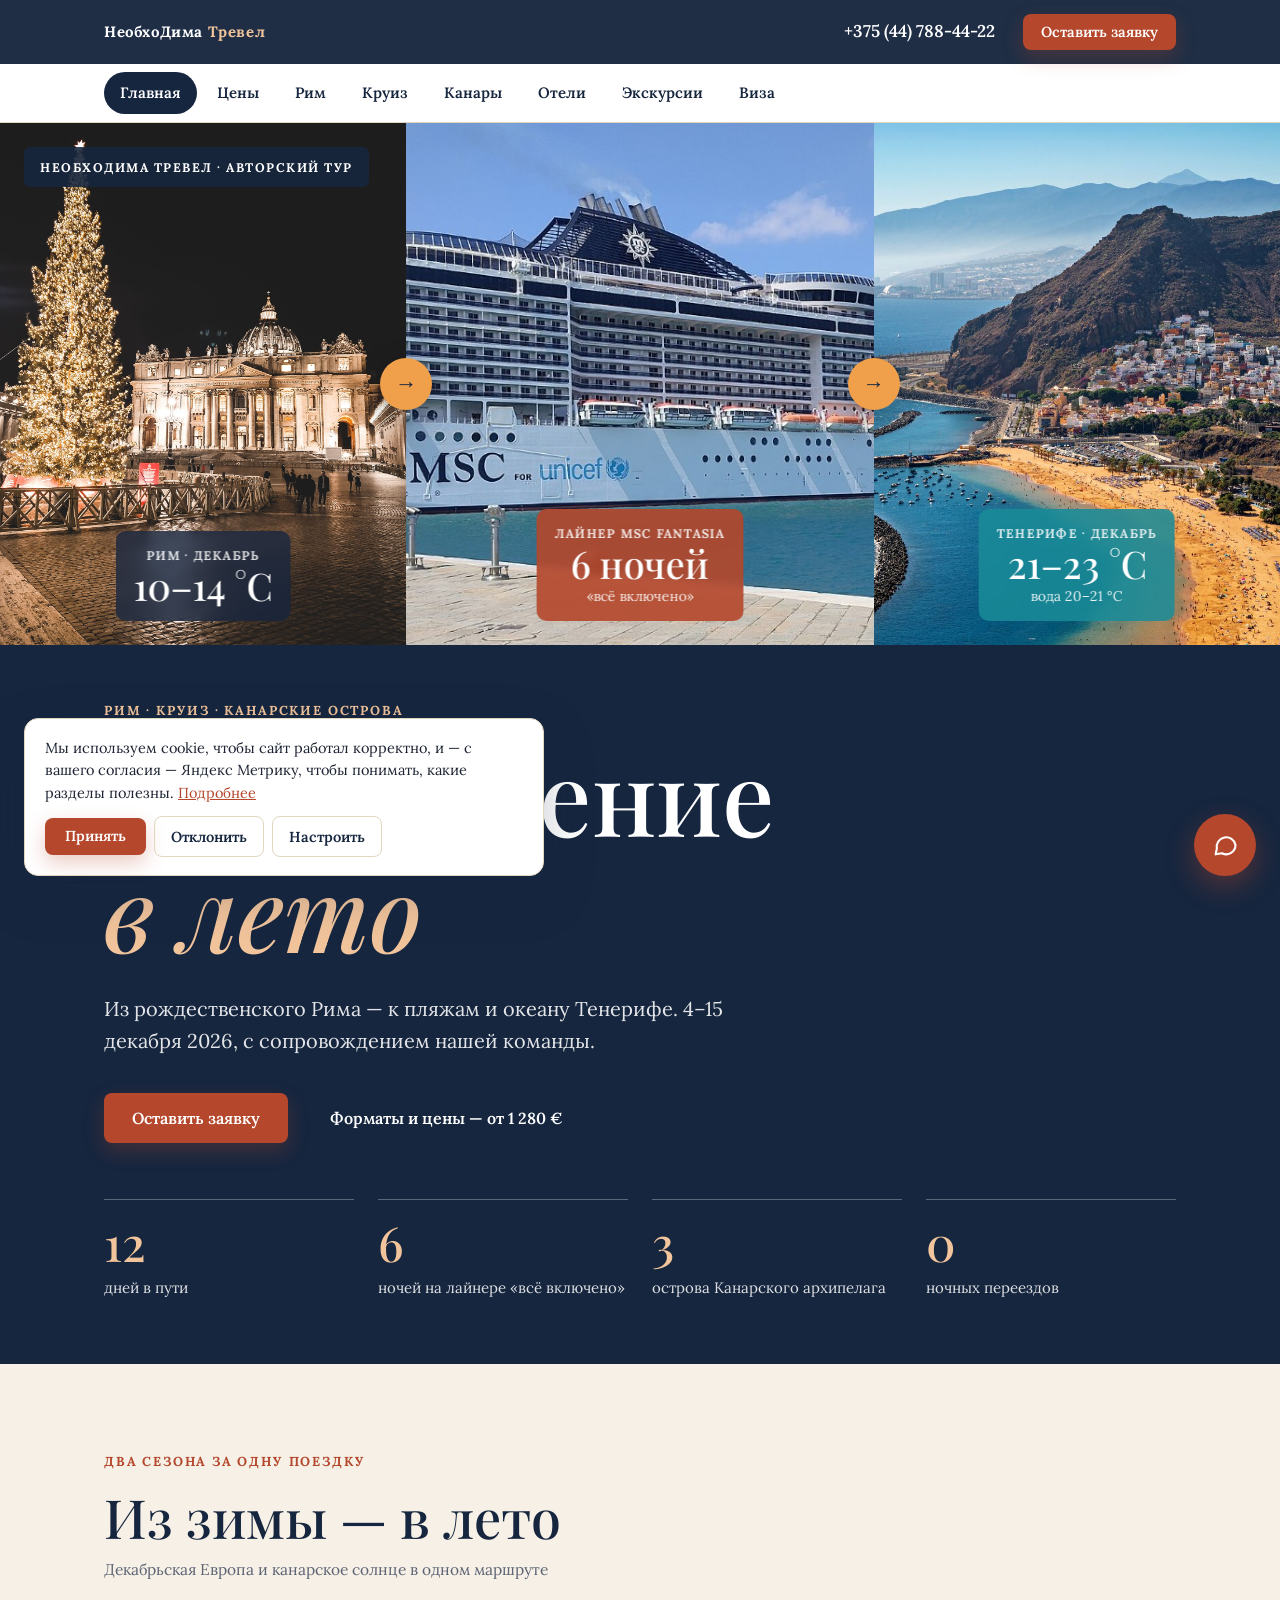
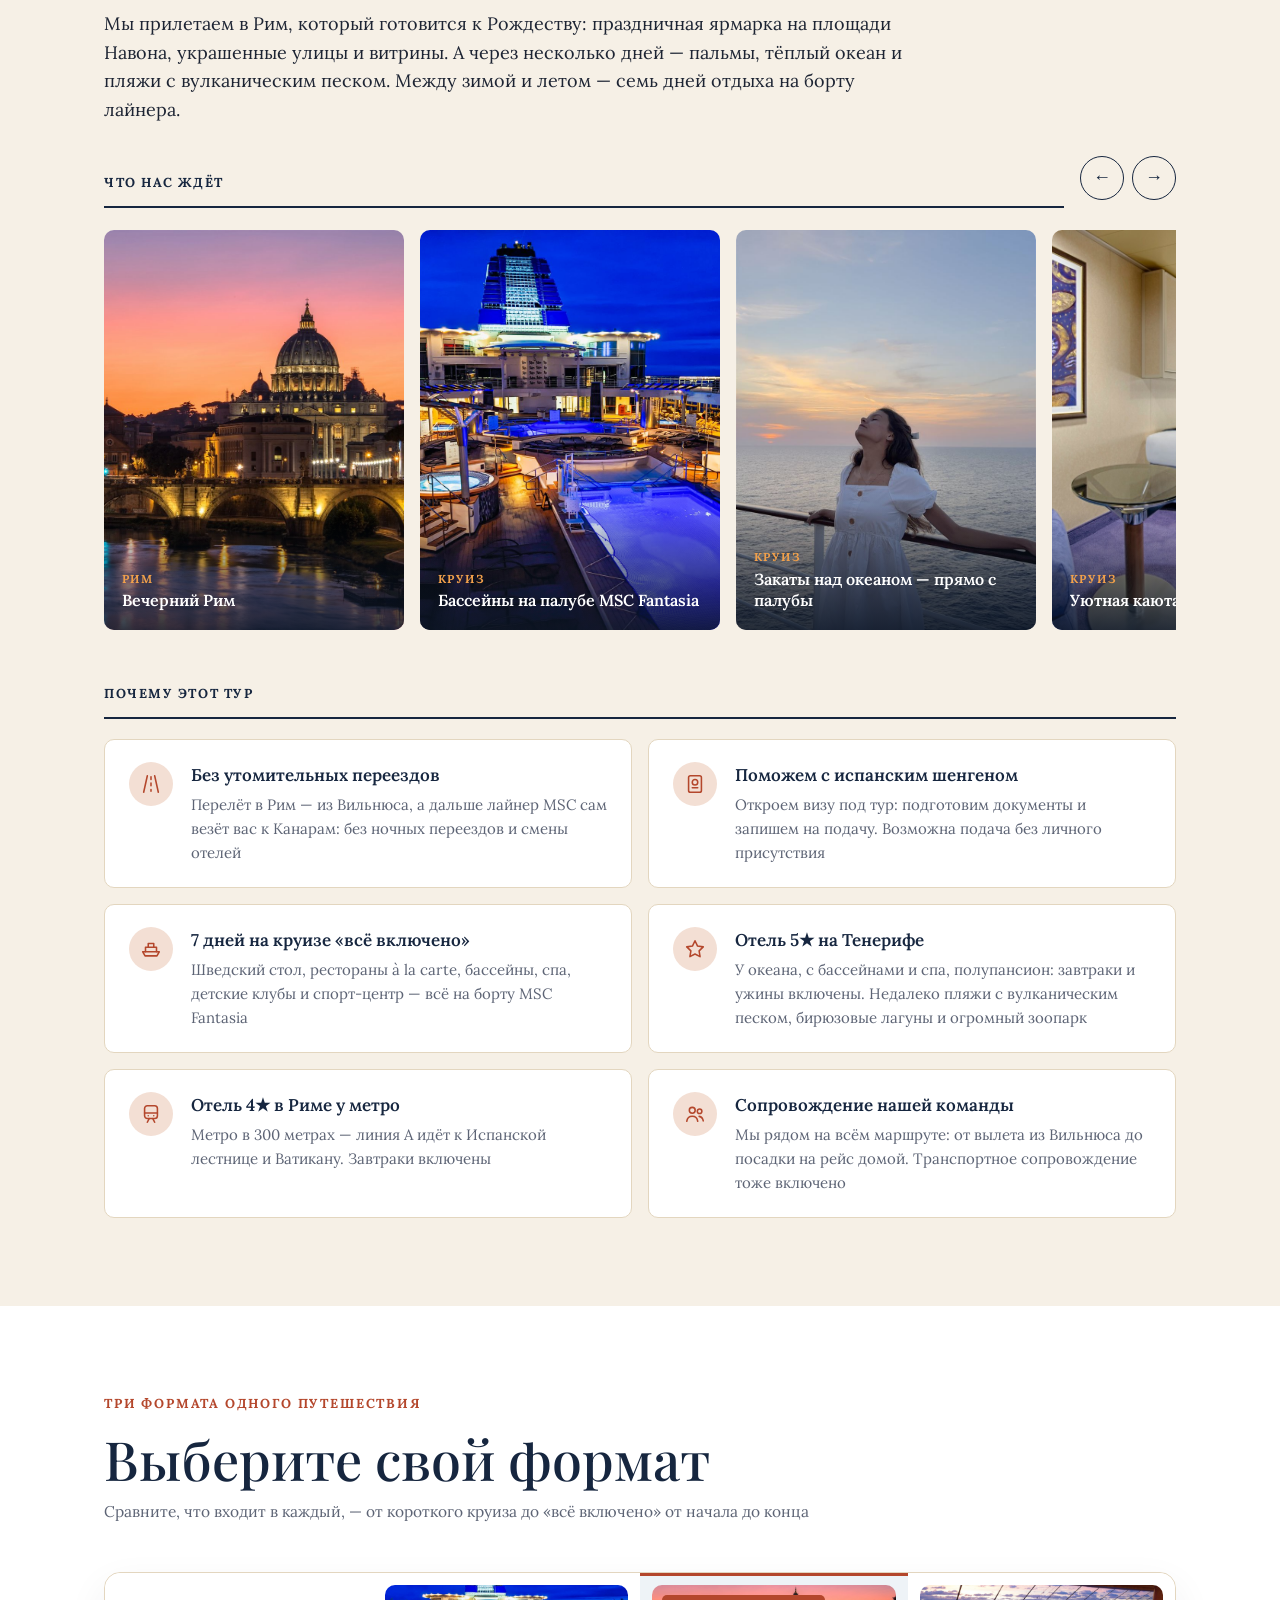
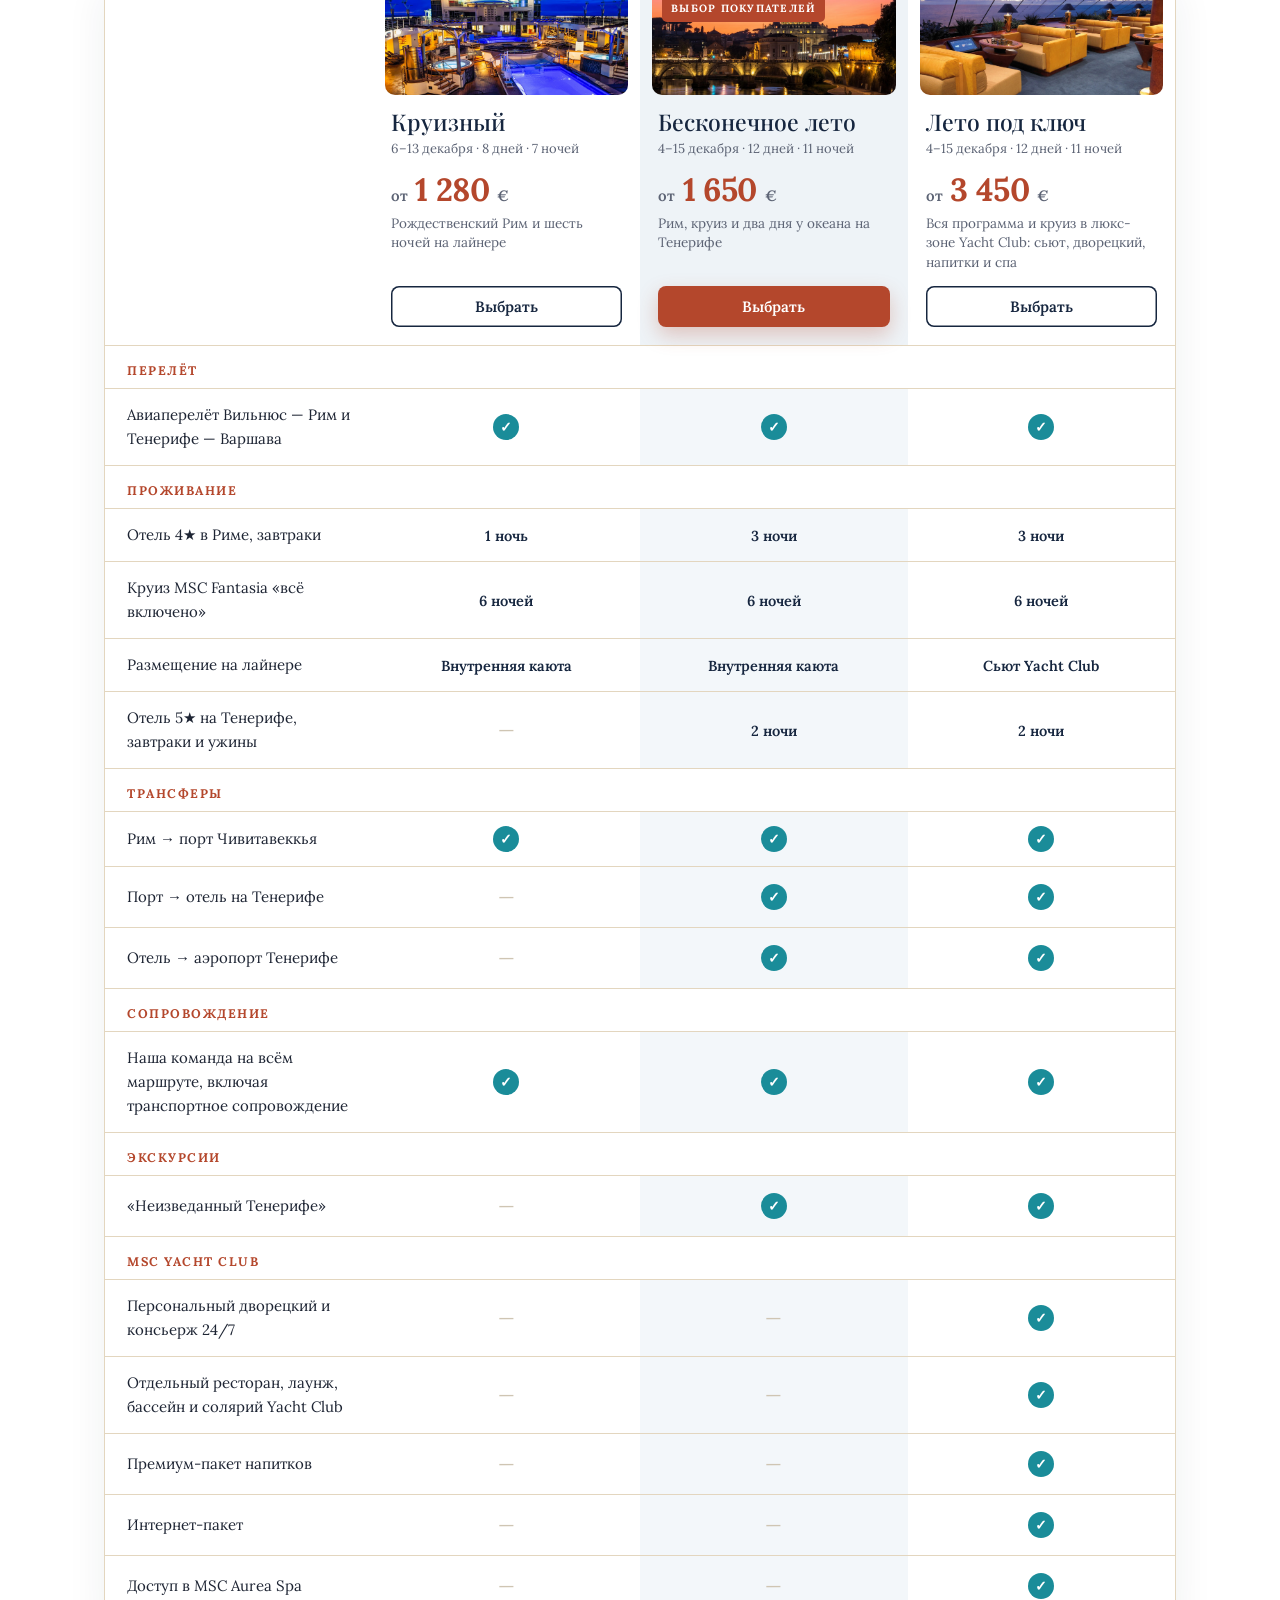
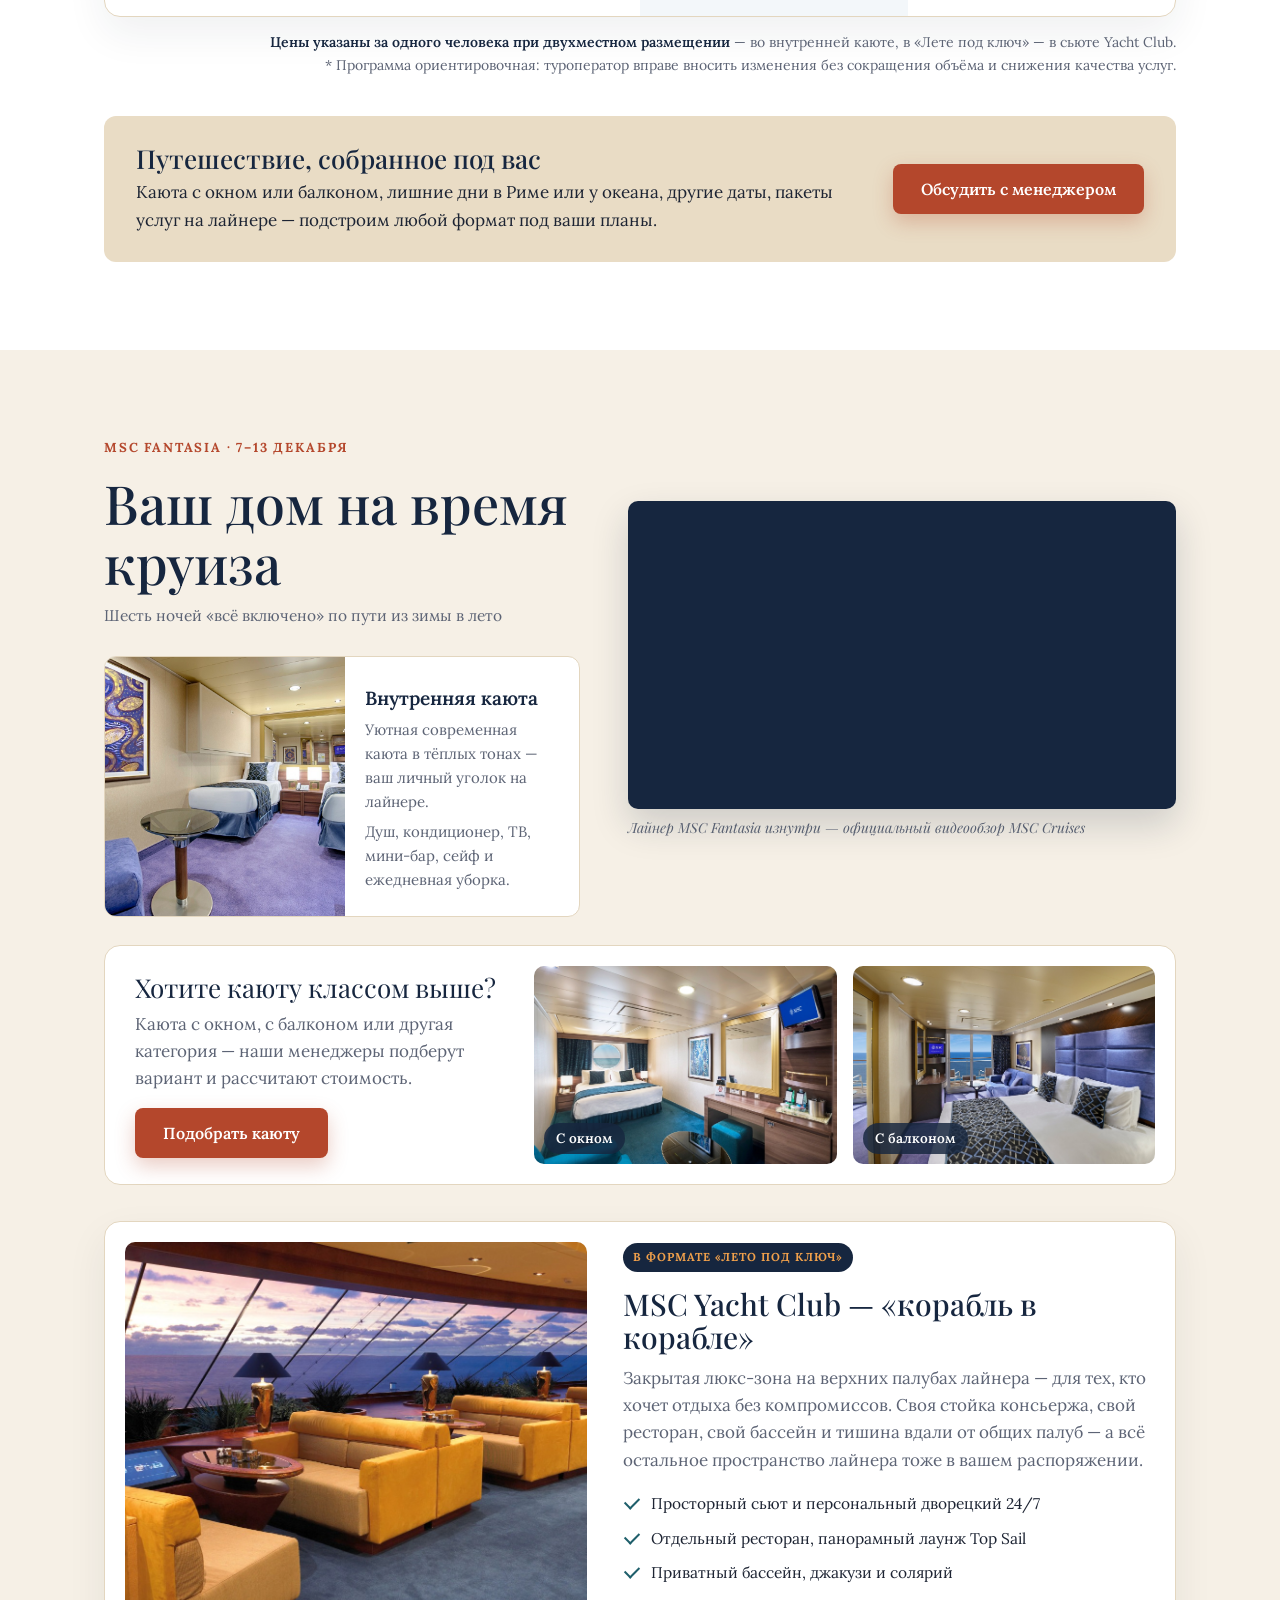
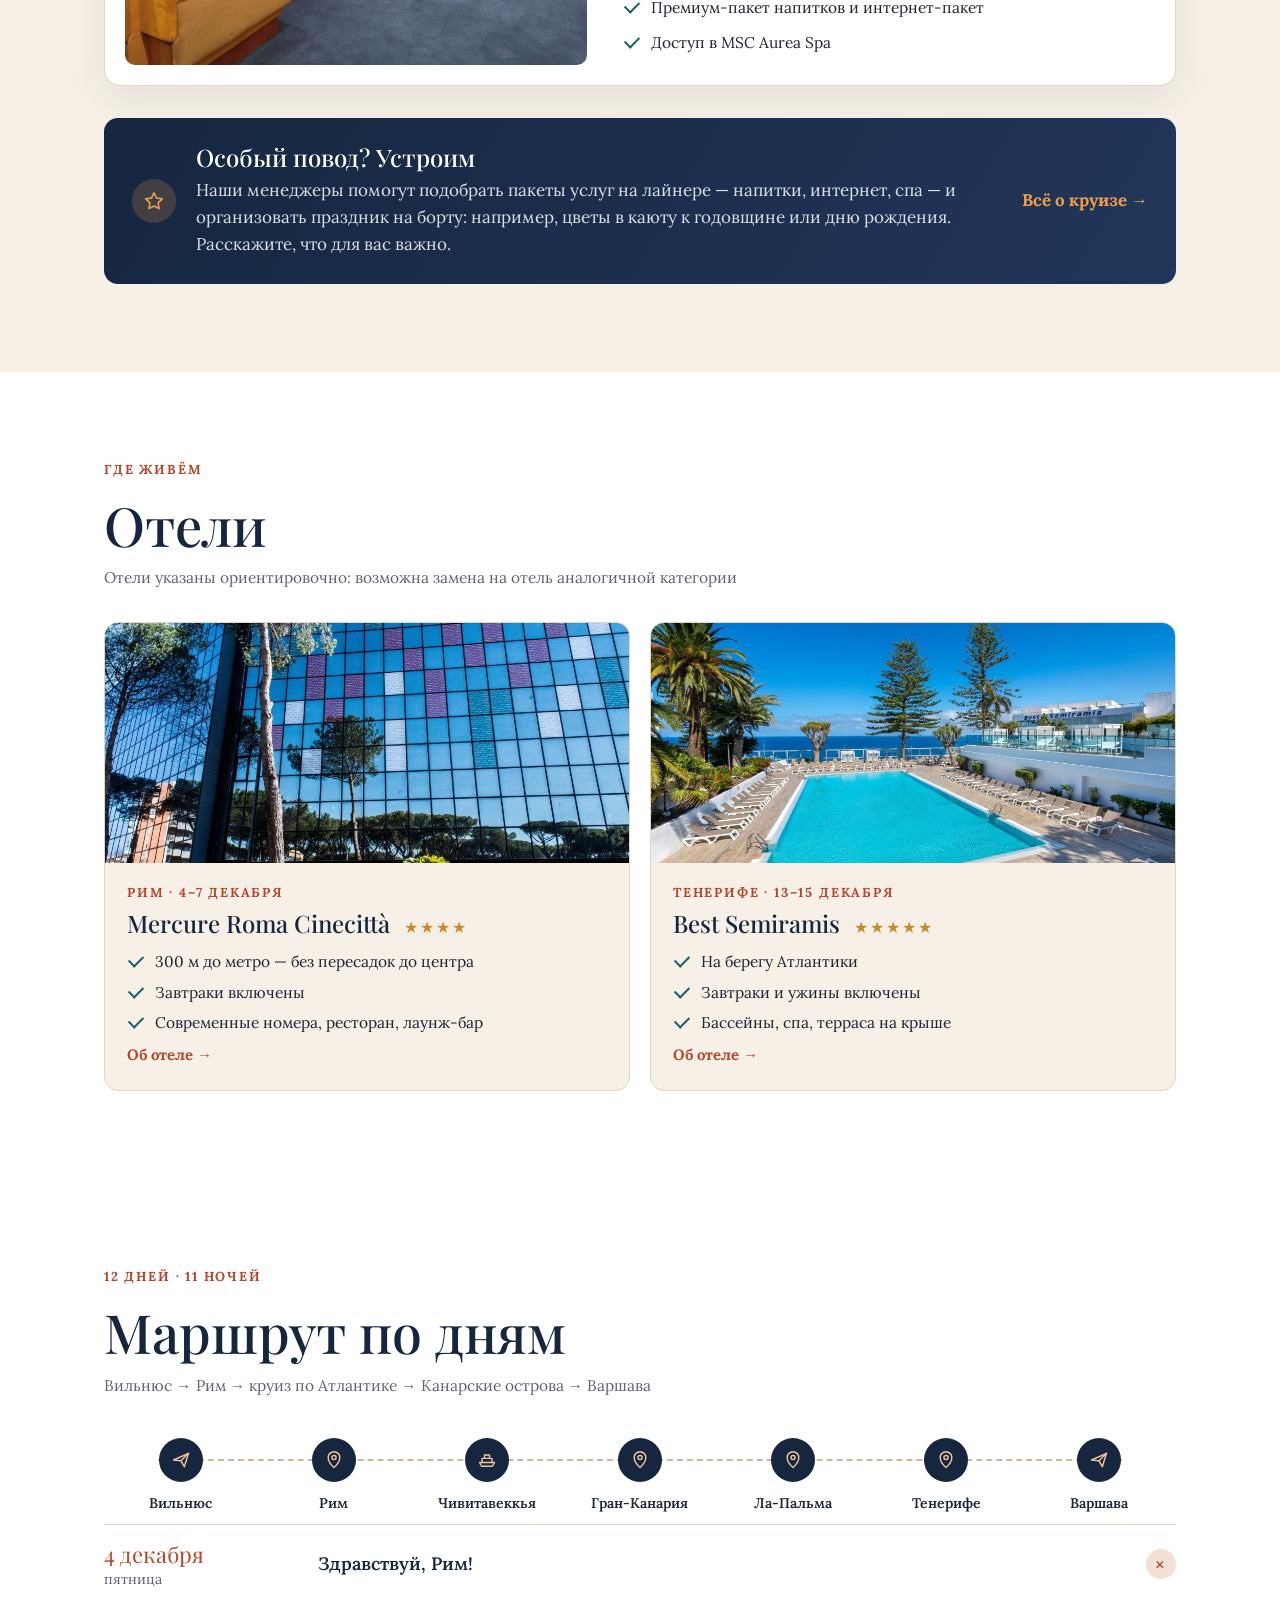
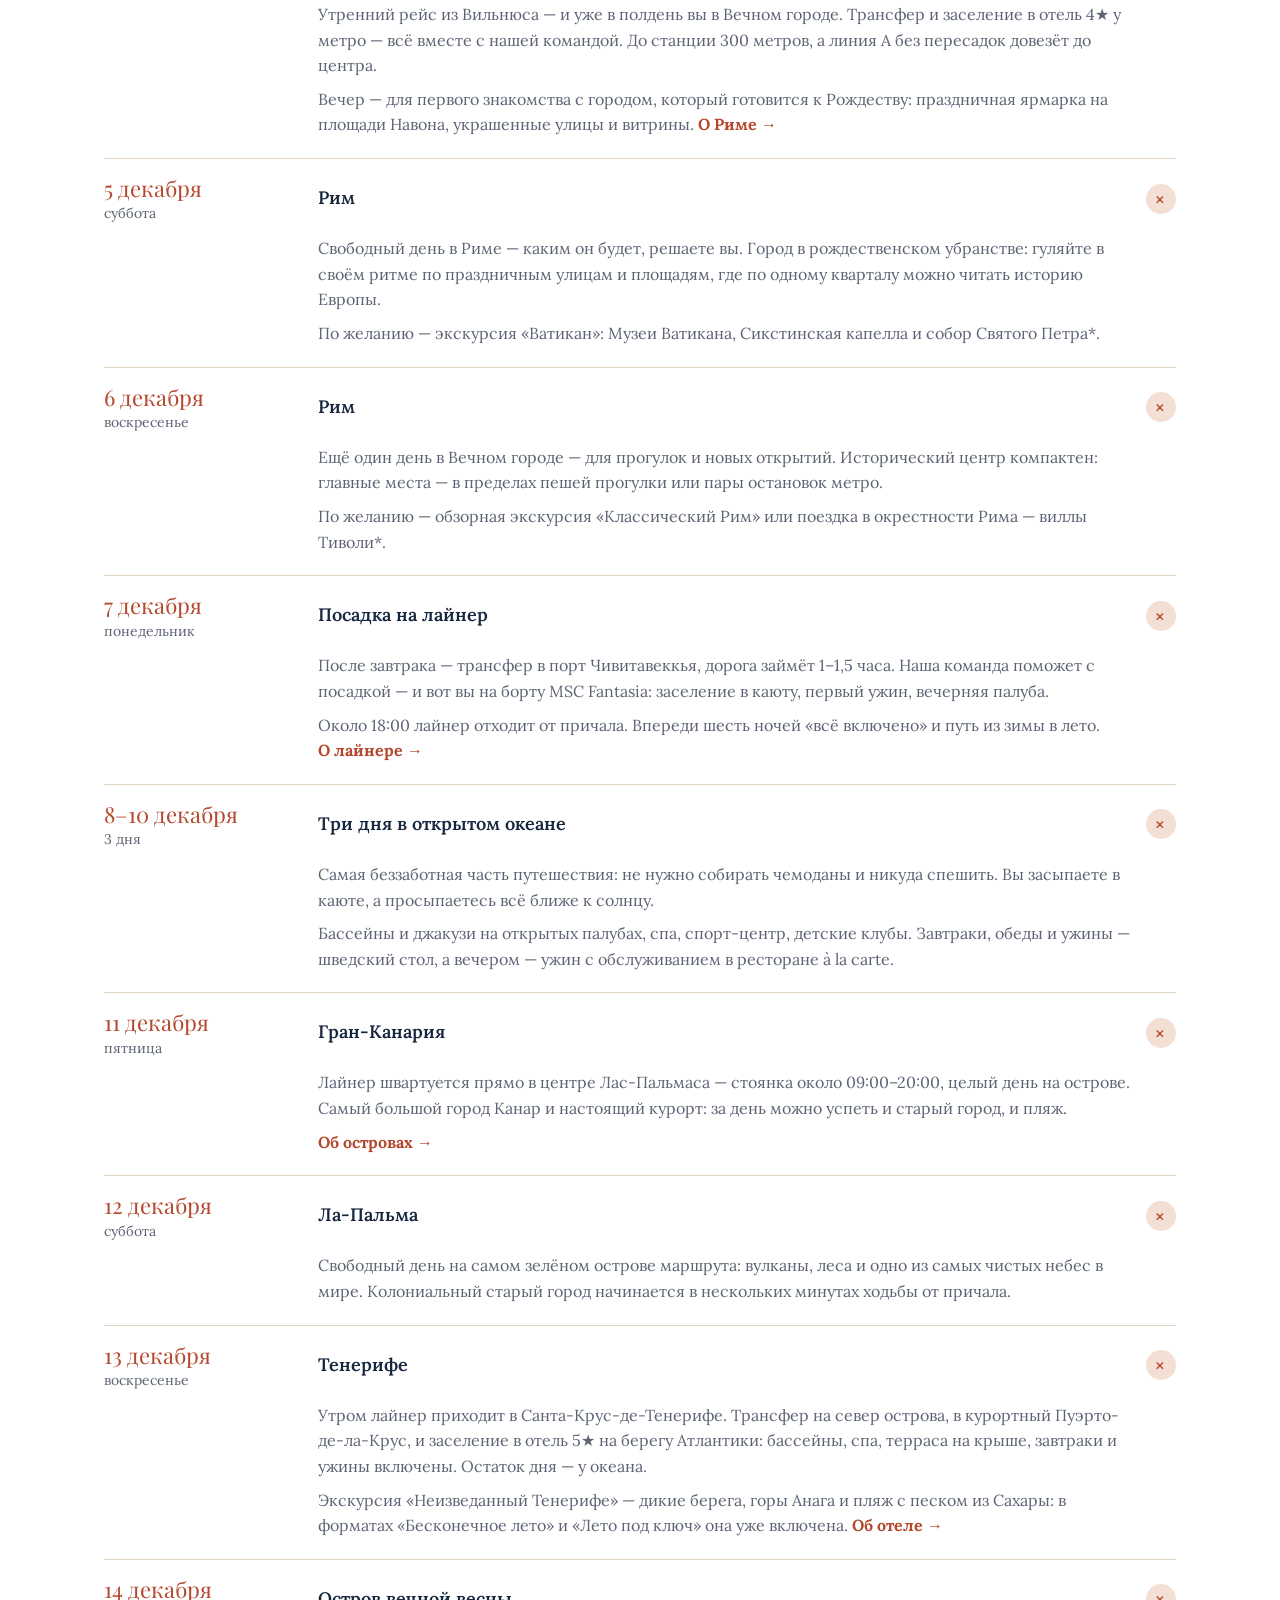
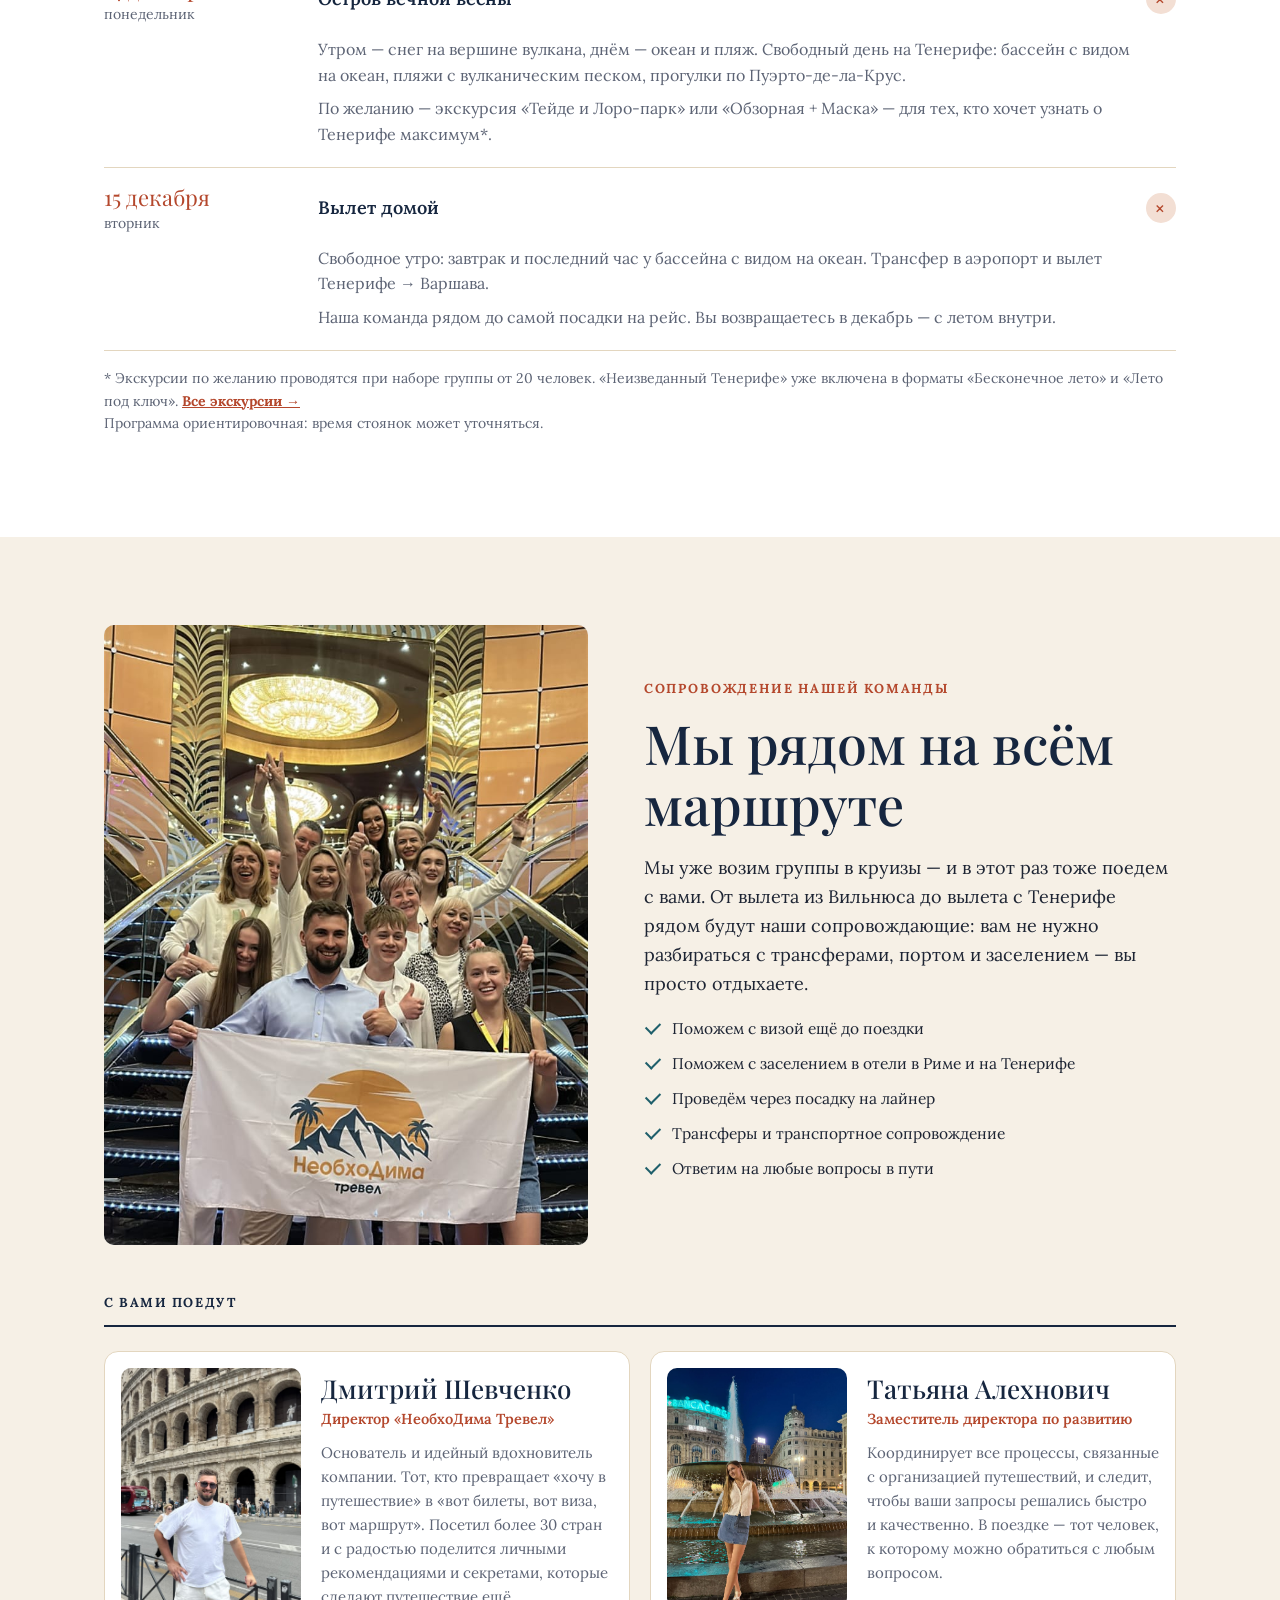
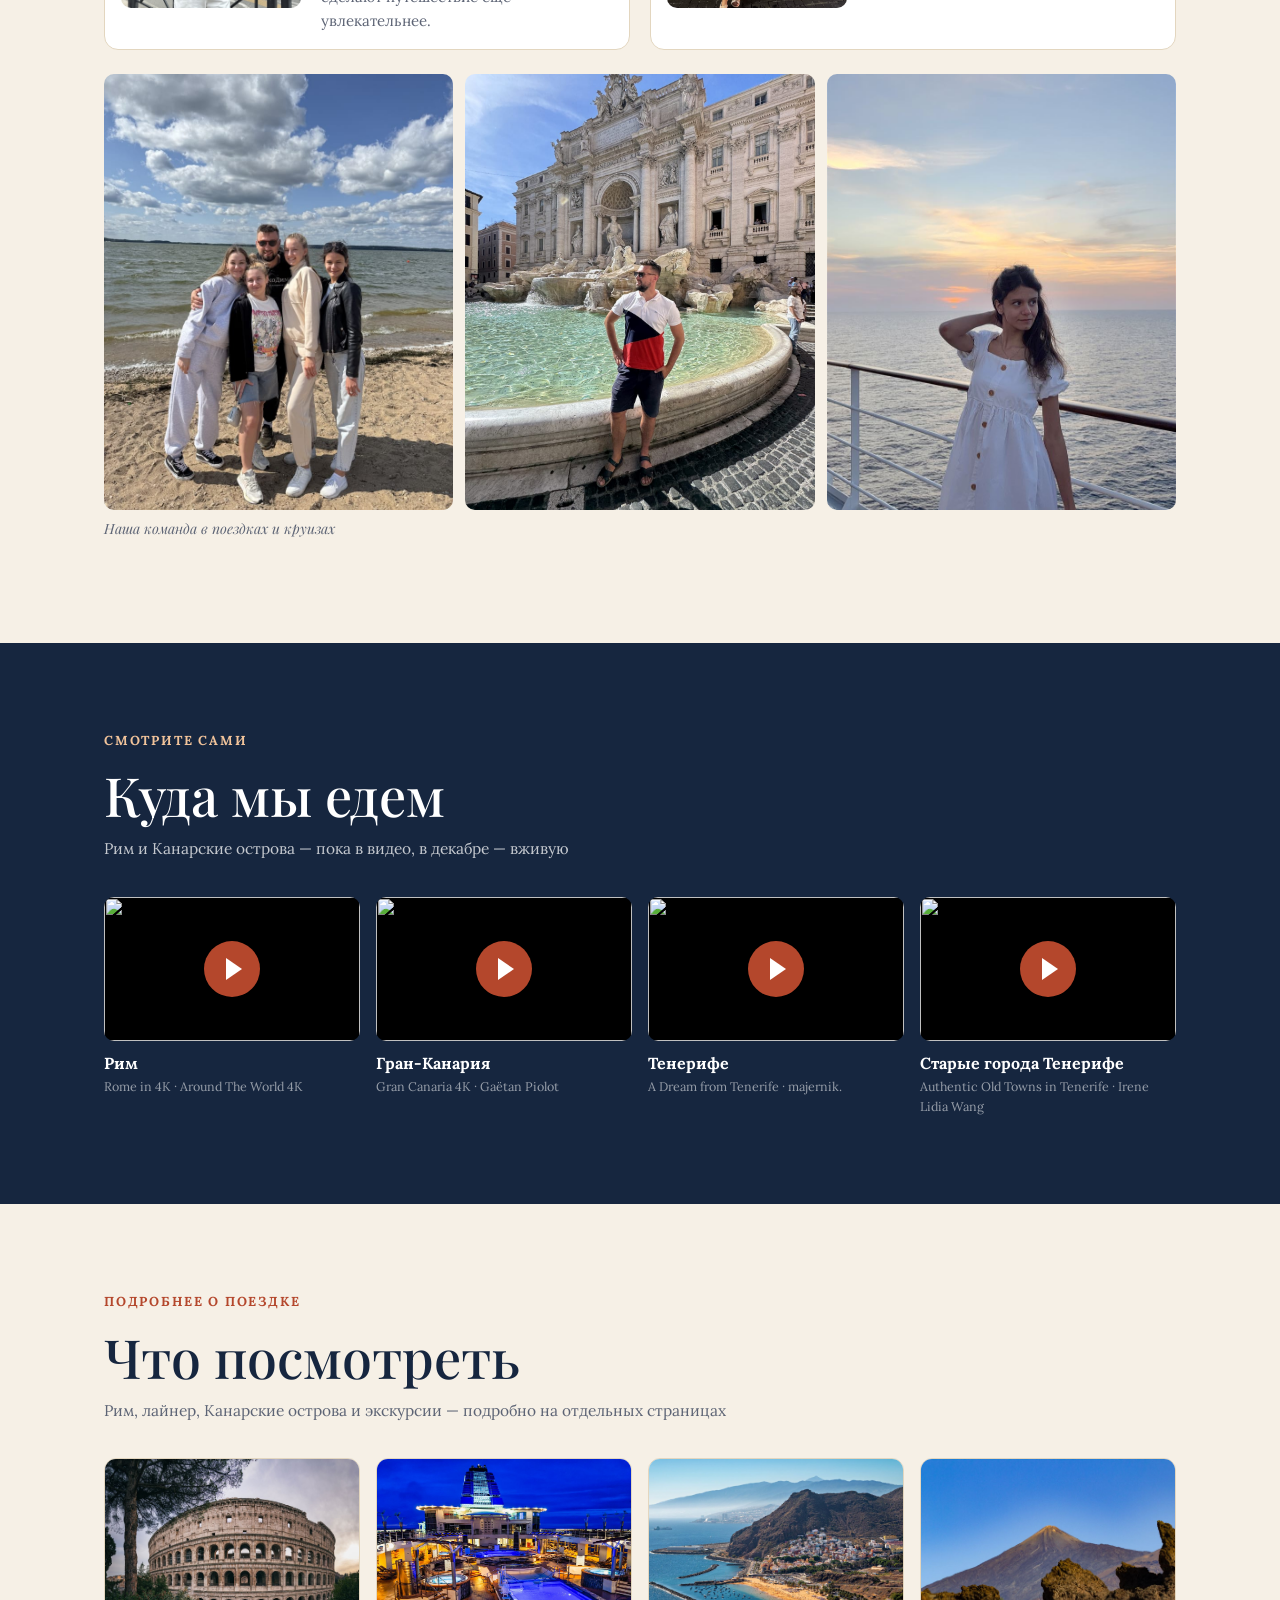
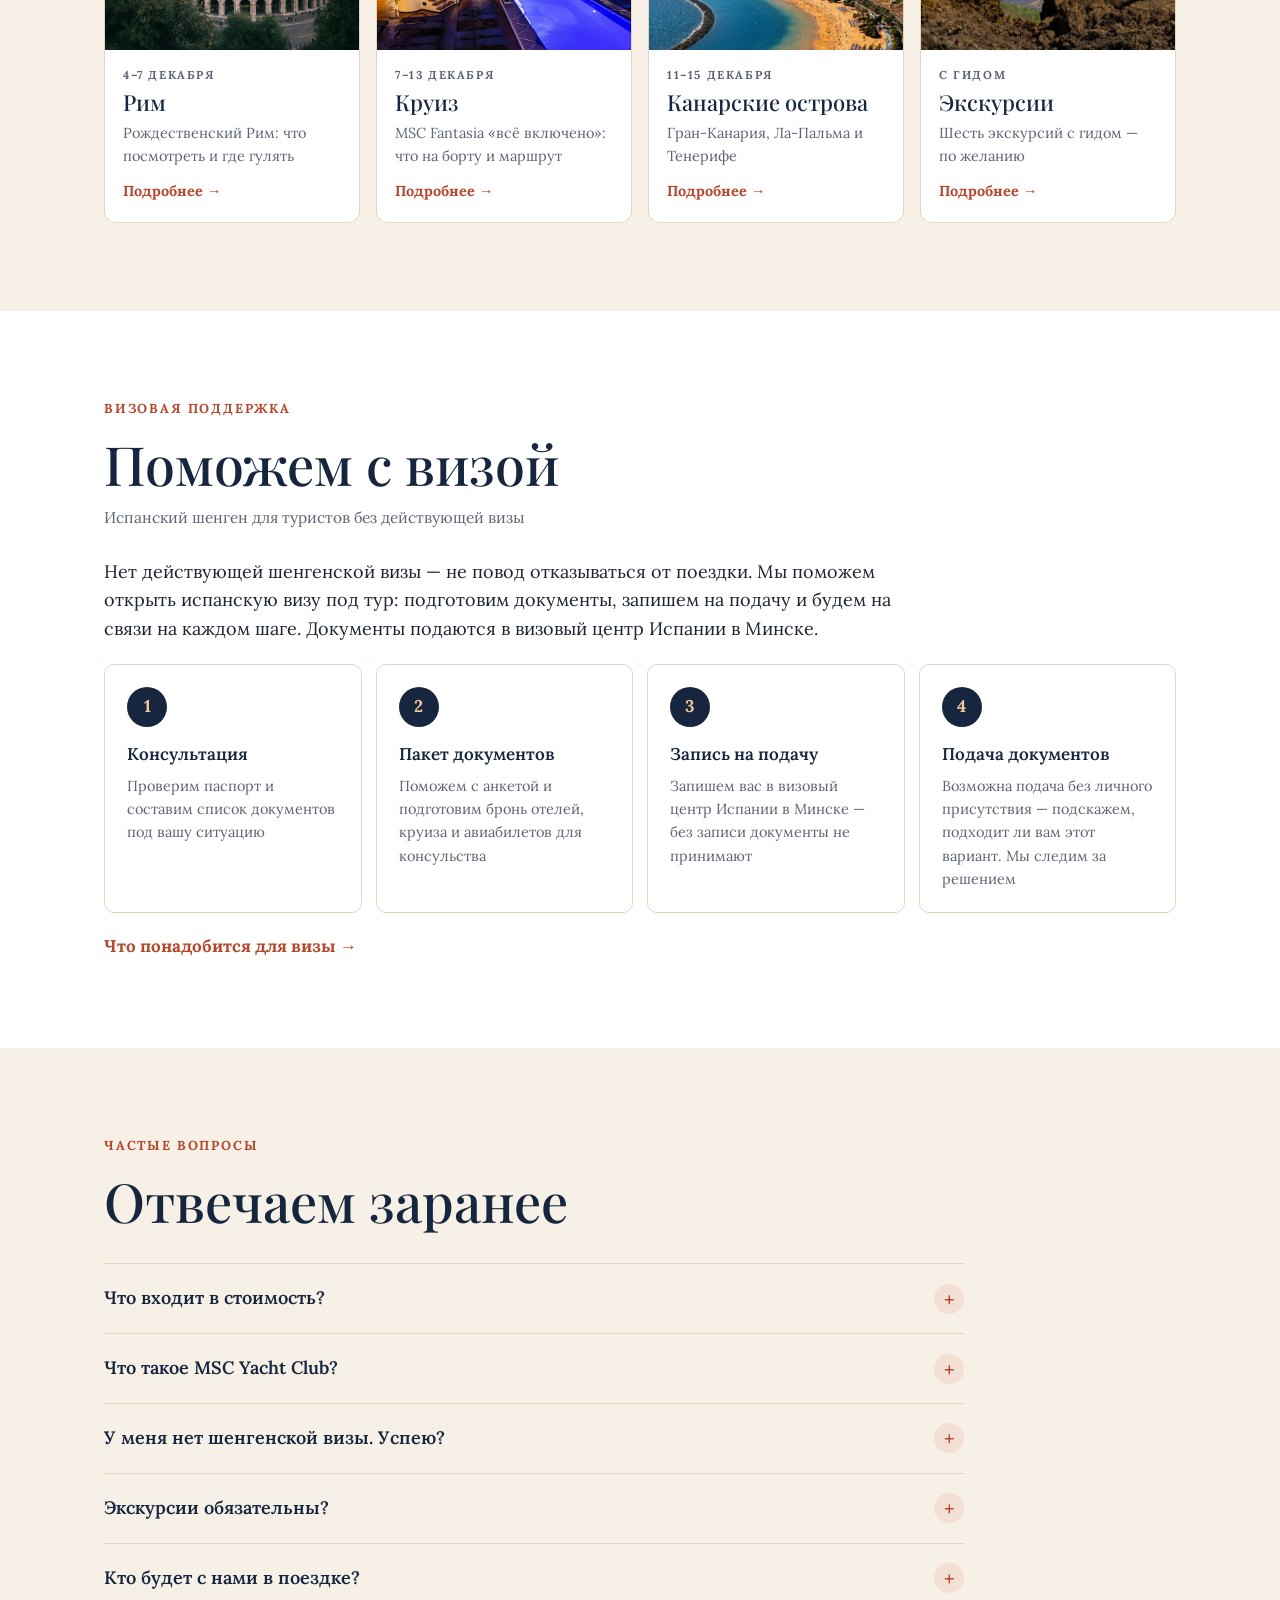
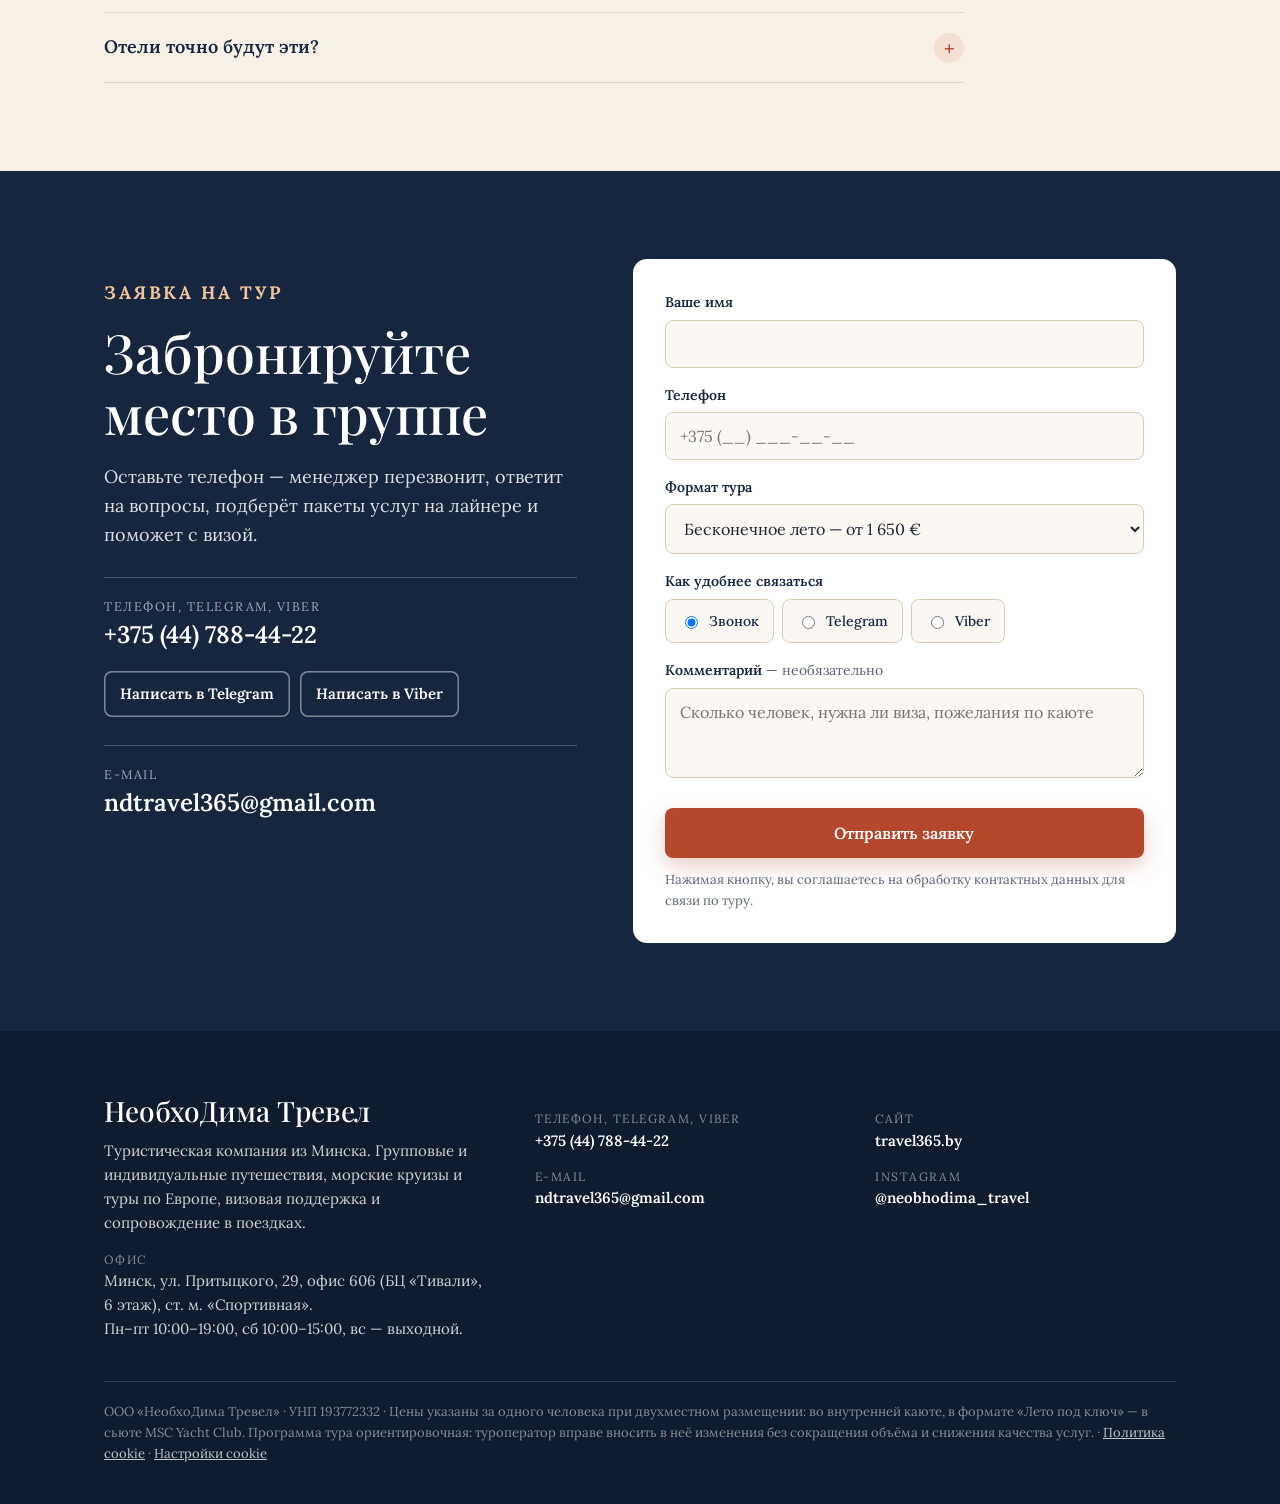
==== commit cc1f4c77: "Cookie: плашка согласия, политика, Метрика только после согласия Co-Authored-By: Claude Opus 5.5 <no" ====
--- a/index.html
+++ b/index.html
@@ -11,20 +11,8 @@
 <link rel="preconnect" href="https://fonts.googleapis.com">
 <link rel="preconnect" href="https://fonts.gstatic.com" crossorigin>
 <link href="https://fonts.googleapis.com/css2?family=Playfair+Display:ital,wght@0,500;0,600;1,500&family=Lora:ital,wght@0,400;0,500;0,600;0,700;1,400&display=swap" rel="stylesheet">
-<link rel="stylesheet" href="styles.css?v=202609251114">
-<!-- Yandex.Metrika counter -->
-<script type="text/javascript">
-    (function(m,e,t,r,i,k,a){
-        m[i]=m[i]||function(){(m[i].a=m[i].a||[]).push(arguments)};
-        m[i].l=1*new Date();
-        for (var j = 0; j < document.scripts.length; j++) {if (document.scripts[j].src === r) { return; }}
-        k=e.createElement(t),a=e.getElementsByTagName(t)[0],k.async=1,k.src=r,a.parentNode.insertBefore(k,a)
-    })(window, document,'script','https://mc.yandex.ru/metrika/tag.js?id=113061341', 'ym');
-
-    ym(113061341, 'init', {ssr:true, webvisor:true, clickmap:true, ecommerce:"dataLayer", referrer: document.referrer, url: location.href, accurateTrackBounce:true, trackLinks:true});
-</script>
-<noscript><div><img src="https://mc.yandex.ru/watch/113061341" style="position:absolute; left:-9999px;" alt="" /></div></noscript>
-<!-- /Yandex.Metrika counter -->
+<link rel="stylesheet" href="styles.css?v=202609262306">
+<script src="consent.js?v=1790453138"></script>
 </head>
 <body>
 
@@ -756,7 +744,7 @@
         <a href="https://instagram.com/neobhodima_travel" target="_blank" rel="noopener">@neobhodima_travel</a>
       </div>
     </div>
-    <div class="legal">ООО «НеобхоДима Тревел» · УНП 193772332 · Цены указаны за одного человека при двухместном размещении: во внутренней каюте, в формате «Лето под ключ» — в сьюте MSC Yacht Club. Программа тура ориентировочная: туроператор вправе вносить в неё изменения без сокращения объёма и снижения качества услуг.</div>
+    <div class="legal">ООО «НеобхоДима Тревел» · УНП 193772332 · Цены указаны за одного человека при двухместном размещении: во внутренней каюте, в формате «Лето под ключ» — в сьюте MSC Yacht Club. Программа тура ориентировочная: туроператор вправе вносить в неё изменения без сокращения объёма и снижения качества услуг. · <a href="politika-cookie.html">Политика cookie</a> · <a href="#" data-cookie-settings>Настройки cookie</a></div>
   </div>
 </footer>
 
--- a/styles.css
+++ b/styles.css
@@ -1078,3 +1078,40 @@
   .cabin-inc > div:last-child, .cabin-inc.big > div:last-child { padding: 0 16px 16px; }
   .cabin-inc .ph { min-height: 190px; }
 }
+
+/* ================= COOKIE: ПЛАШКА И ПОЛИТИКА ================= */
+.cookie {
+  position: fixed; left: 24px; bottom: 24px; z-index: 150; width: min(520px, calc(100% - 48px));
+  background: var(--paper); color: var(--text); border-radius: 14px; padding: 18px 20px;
+  box-shadow: 0 18px 50px rgba(22,38,63,.25); border: 1px solid var(--line);
+}
+.cookie[hidden] { display: none; }
+.cookie-text { margin: 0 0 12px; font-size: 14.5px; line-height: 1.55; }
+.cookie-text a { color: var(--terra); }
+.cookie-settings { margin: 0 0 12px; display: grid; gap: 8px; }
+.cookie-settings[hidden] { display: none; }
+.cookie-opt { display: flex; gap: 10px; align-items: flex-start; font-size: 14px; color: var(--muted); }
+.cookie-opt b { color: var(--navy); }
+.cookie-opt input { margin-top: 4px; accent-color: var(--terra); }
+.cookie-actions { display: flex; flex-wrap: wrap; gap: 8px; align-items: center; }
+.cookie-actions .btn { padding: 11px 20px; font-size: 14.5px; }
+.cookie-actions [hidden] { display: none; }
+.cookie-btn {
+  border: 1.5px solid var(--line); background: transparent; border-radius: 8px; padding: 10px 16px;
+  font: 600 14.5px var(--sans); color: var(--navy); cursor: pointer;
+}
+.cookie-btn:hover { border-color: var(--navy); }
+.legal a { color: rgba(255,255,255,.75); }
+
+.policy { padding-top: 40px; }
+.policy .wrap { max-width: 860px; }
+.policy h1 { font-size: clamp(30px, 4vw, 42px); margin-bottom: 8px; }
+.policy h2 { font-size: 24px; margin: 34px 0 10px; }
+.policy p, .policy li { font-size: 16.5px; line-height: 1.7; }
+.policy ul { padding-left: 20px; }
+.policy li { margin-bottom: 10px; }
+.policy a { color: var(--terra); }
+
+@media (max-width: 680px) {
+  .cookie { left: 12px; right: 12px; width: auto; bottom: 76px; padding: 14px 16px; }
+}
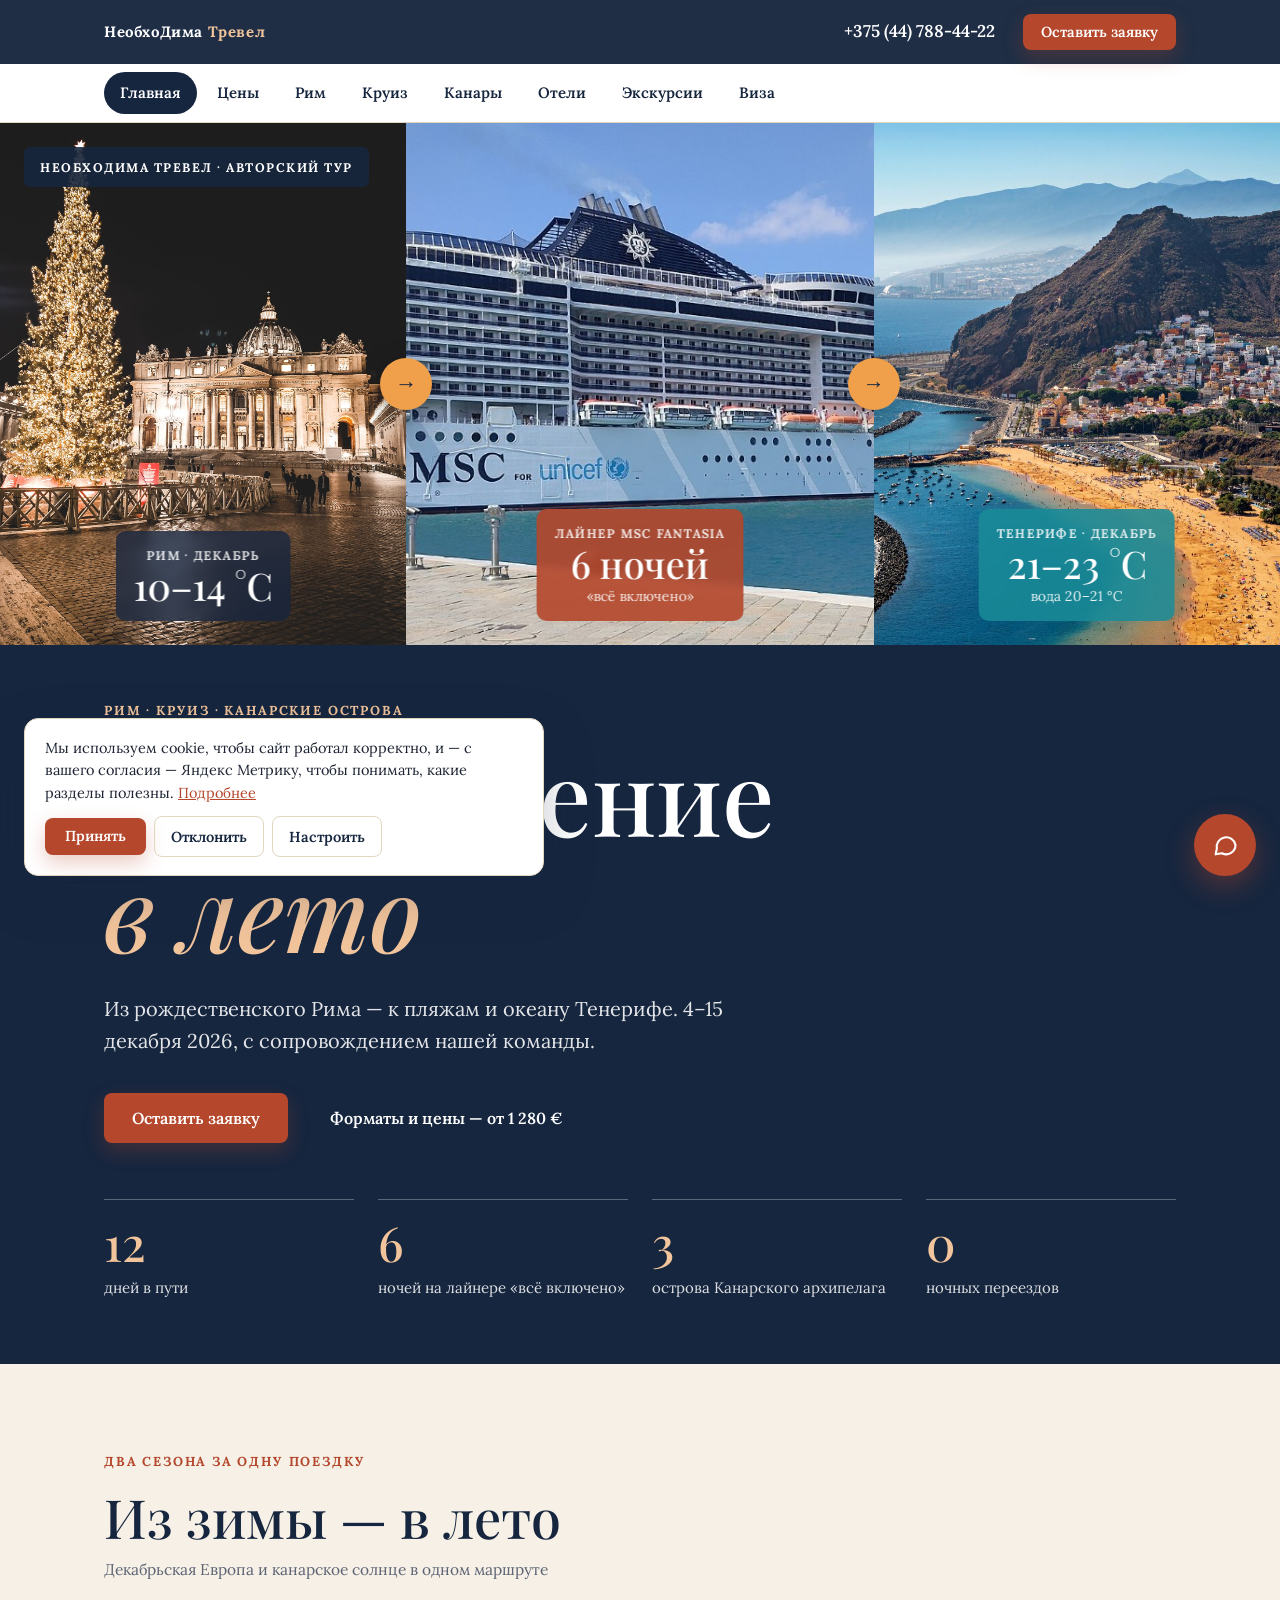
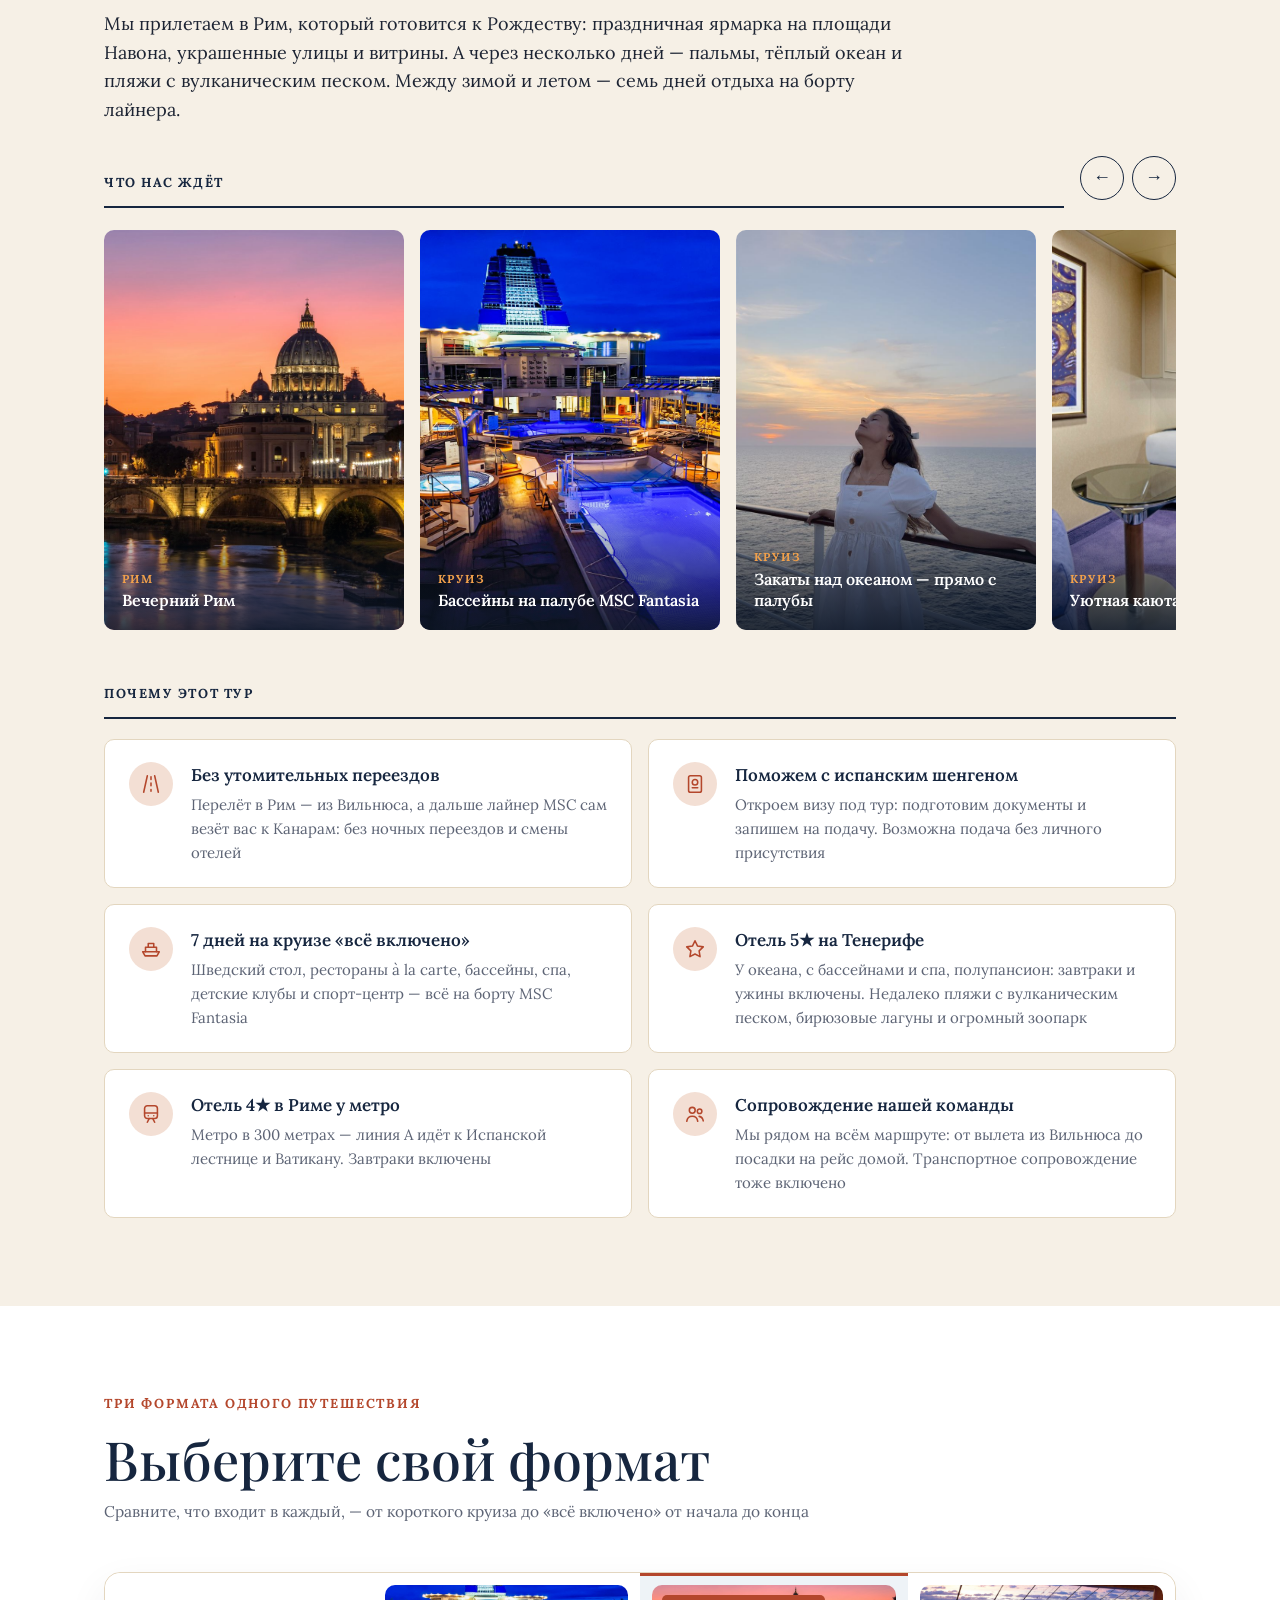
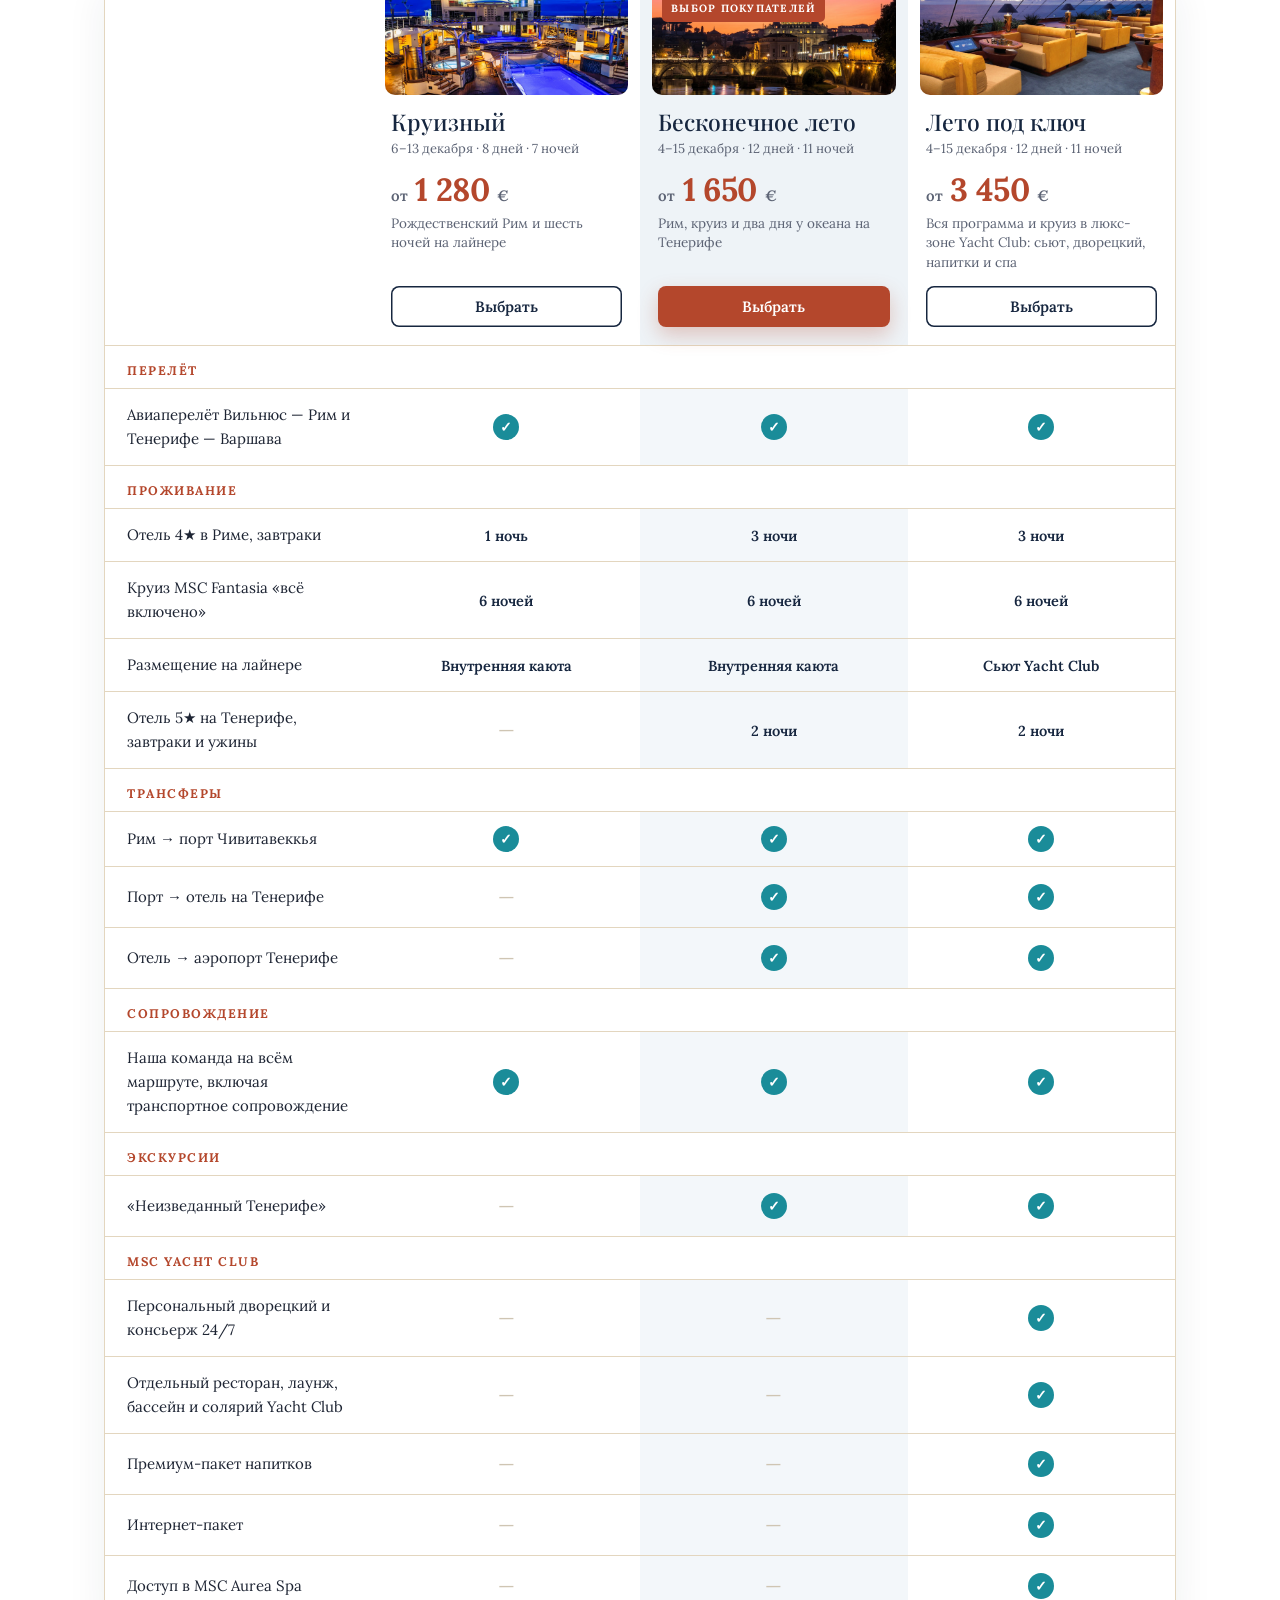
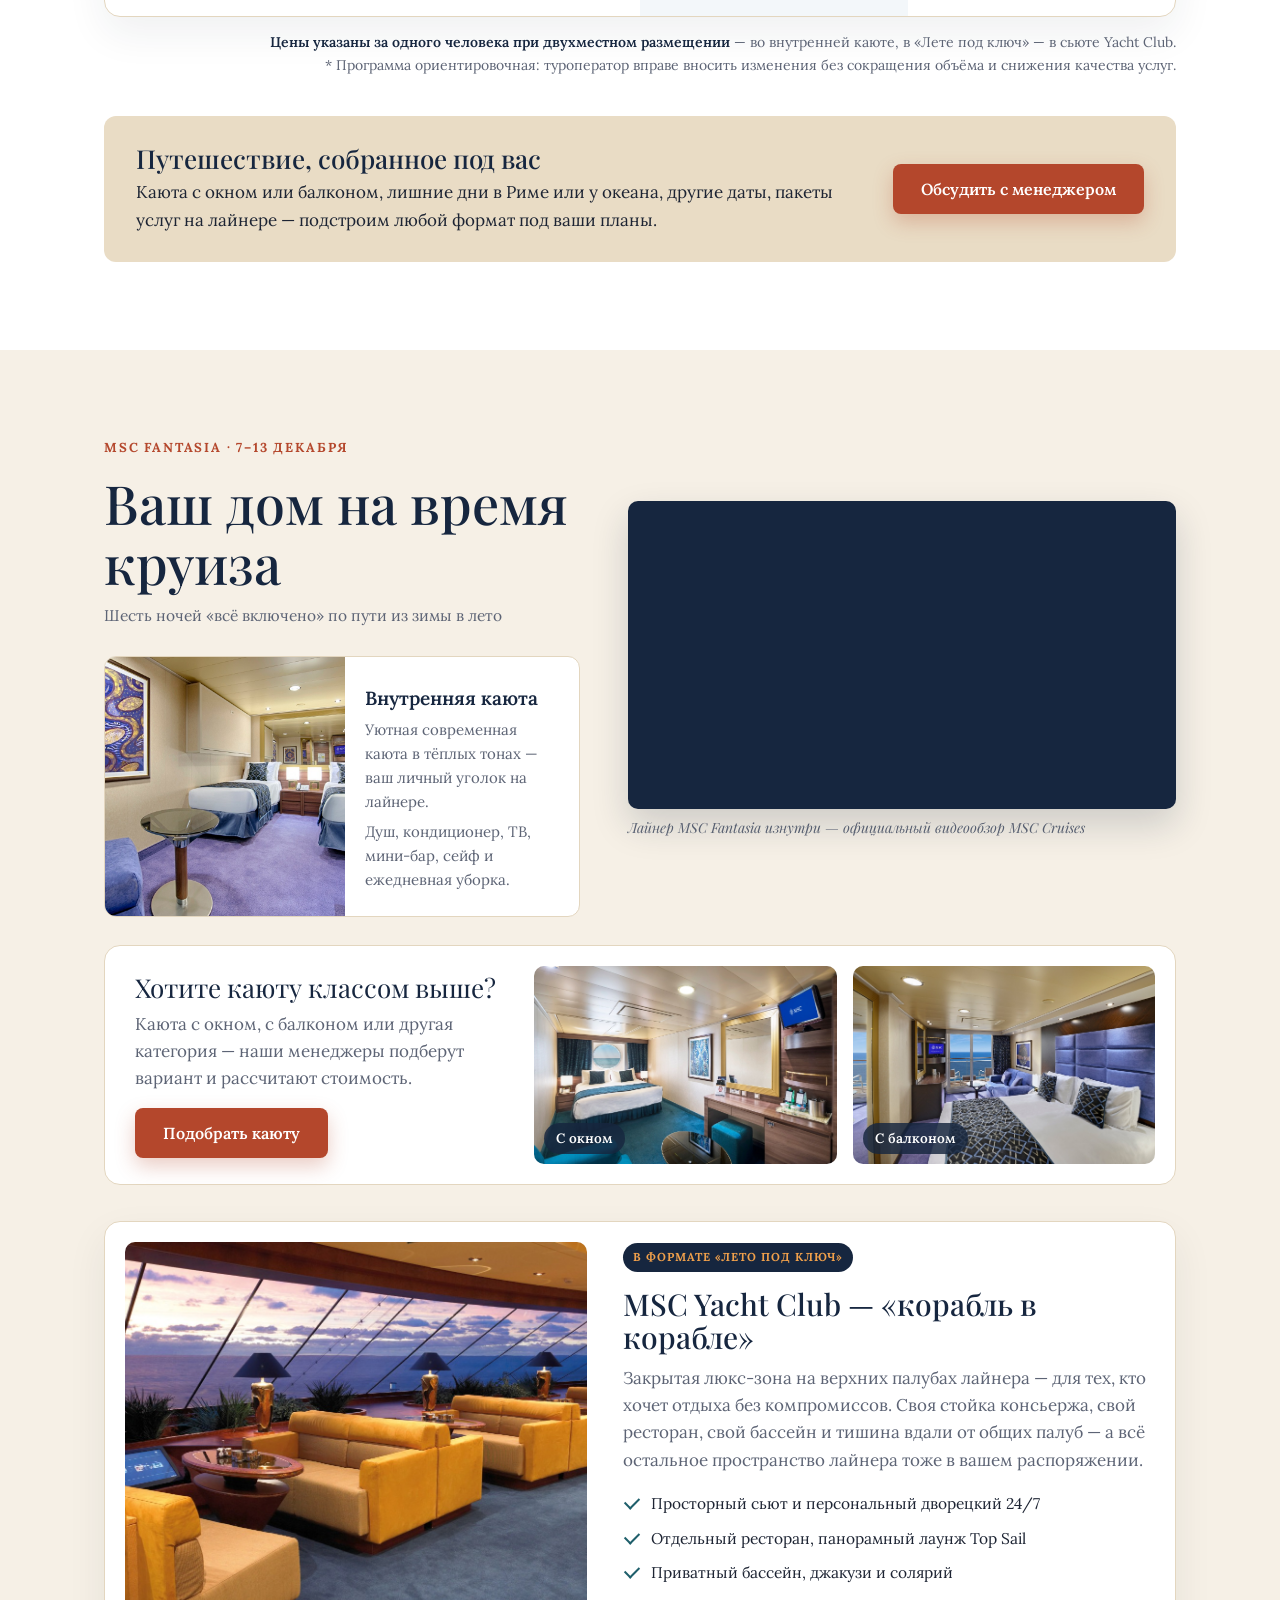
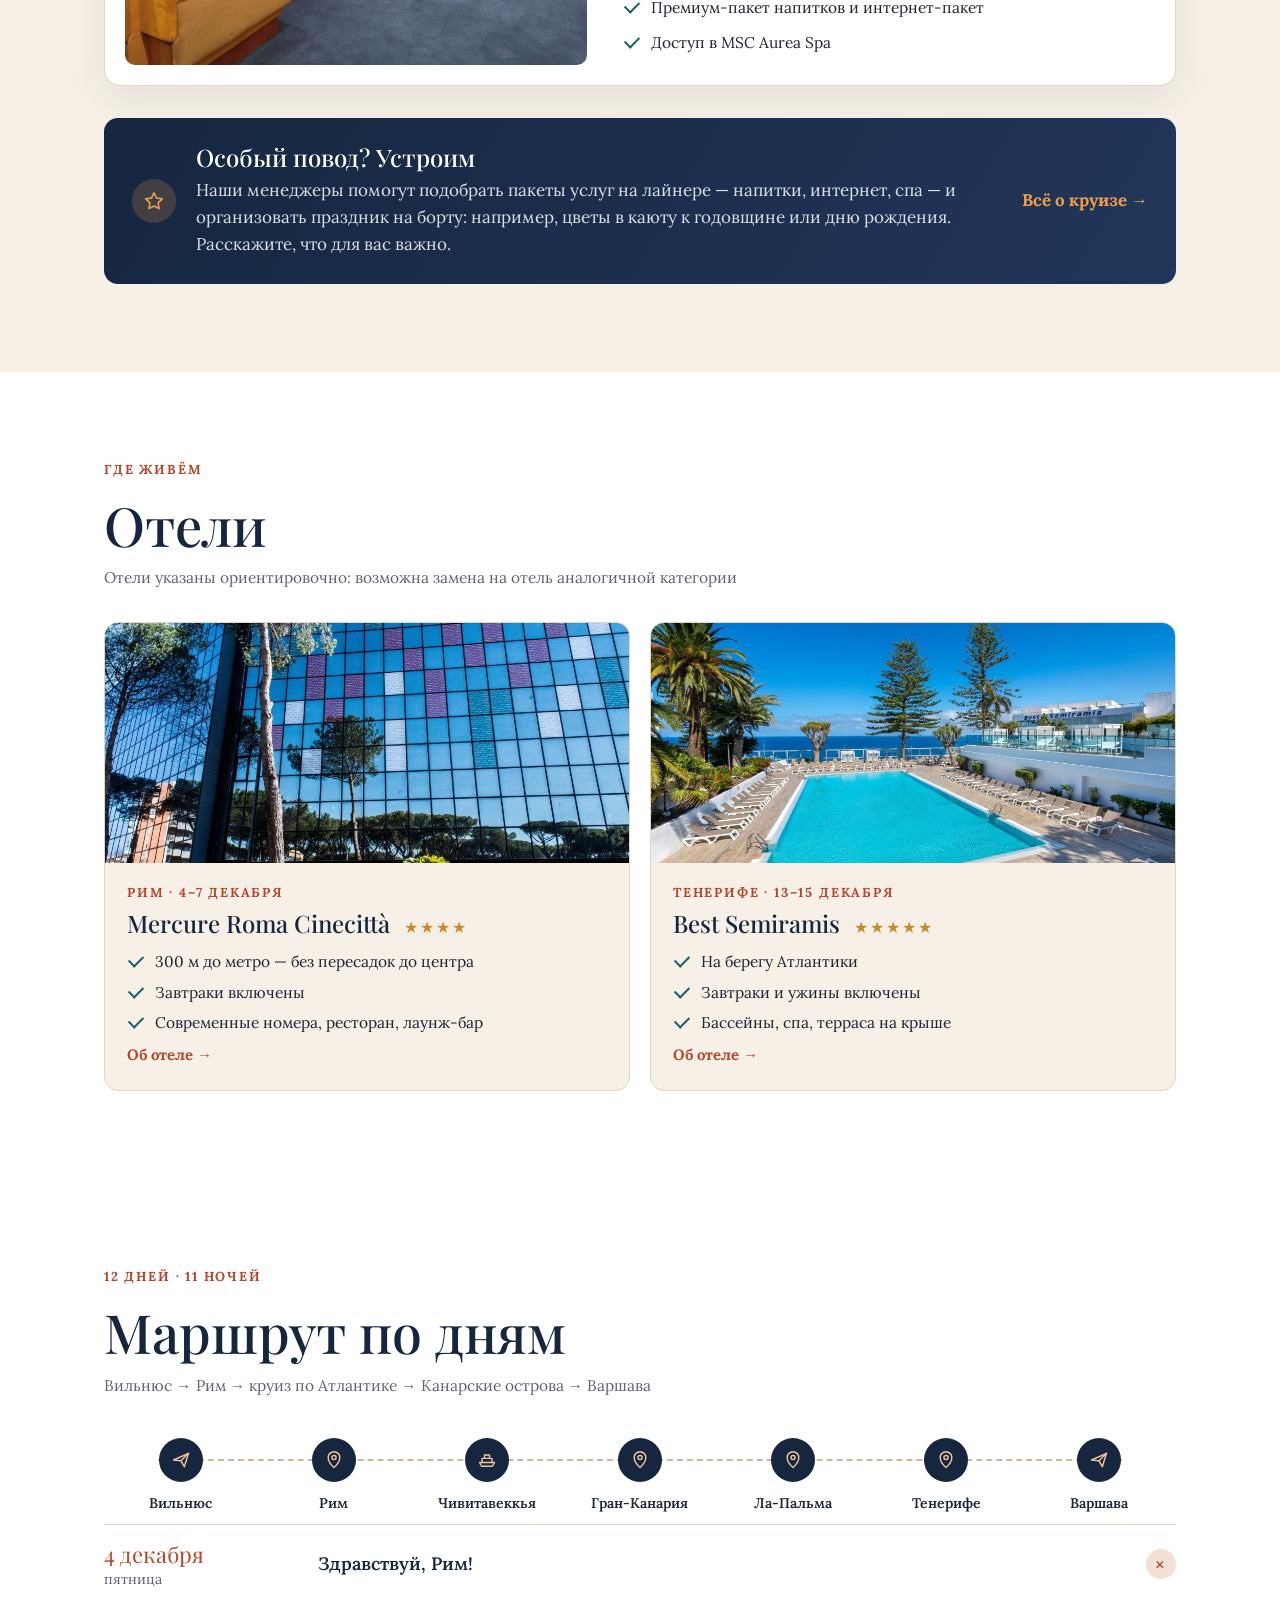
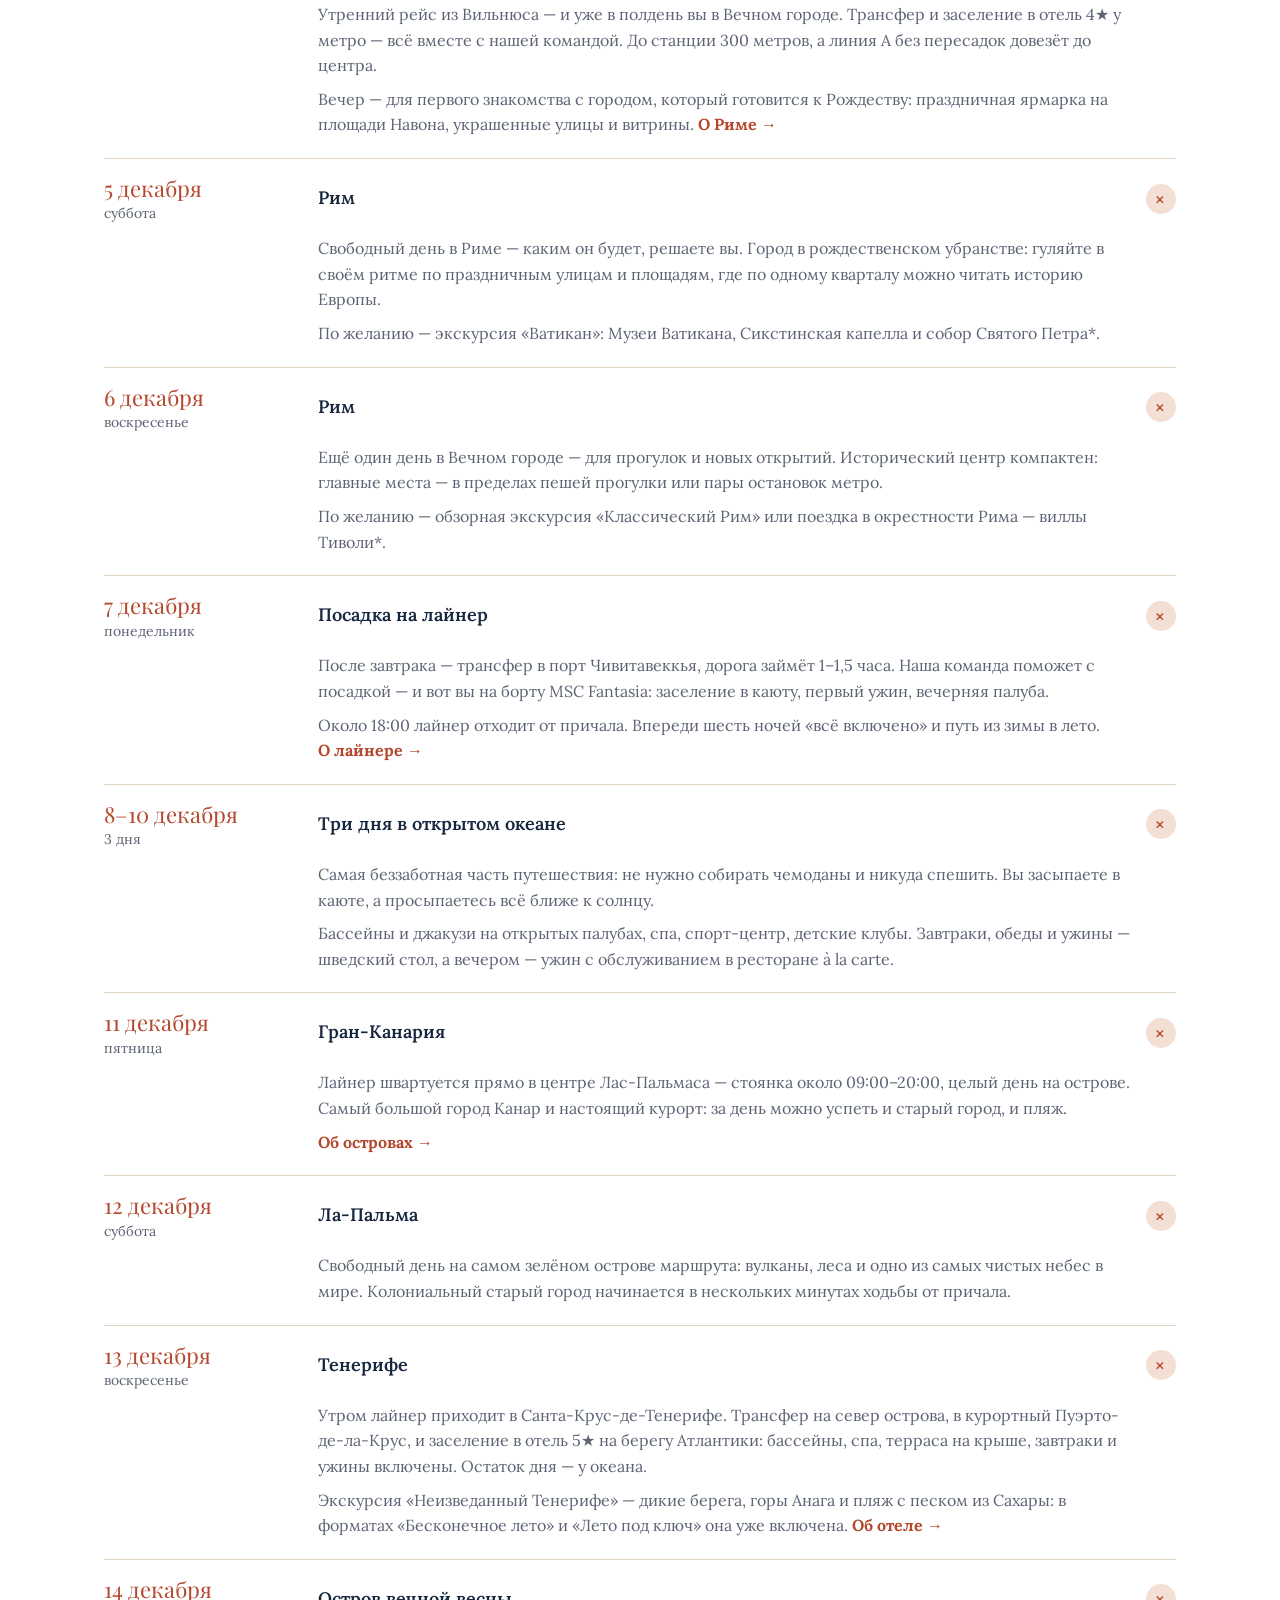
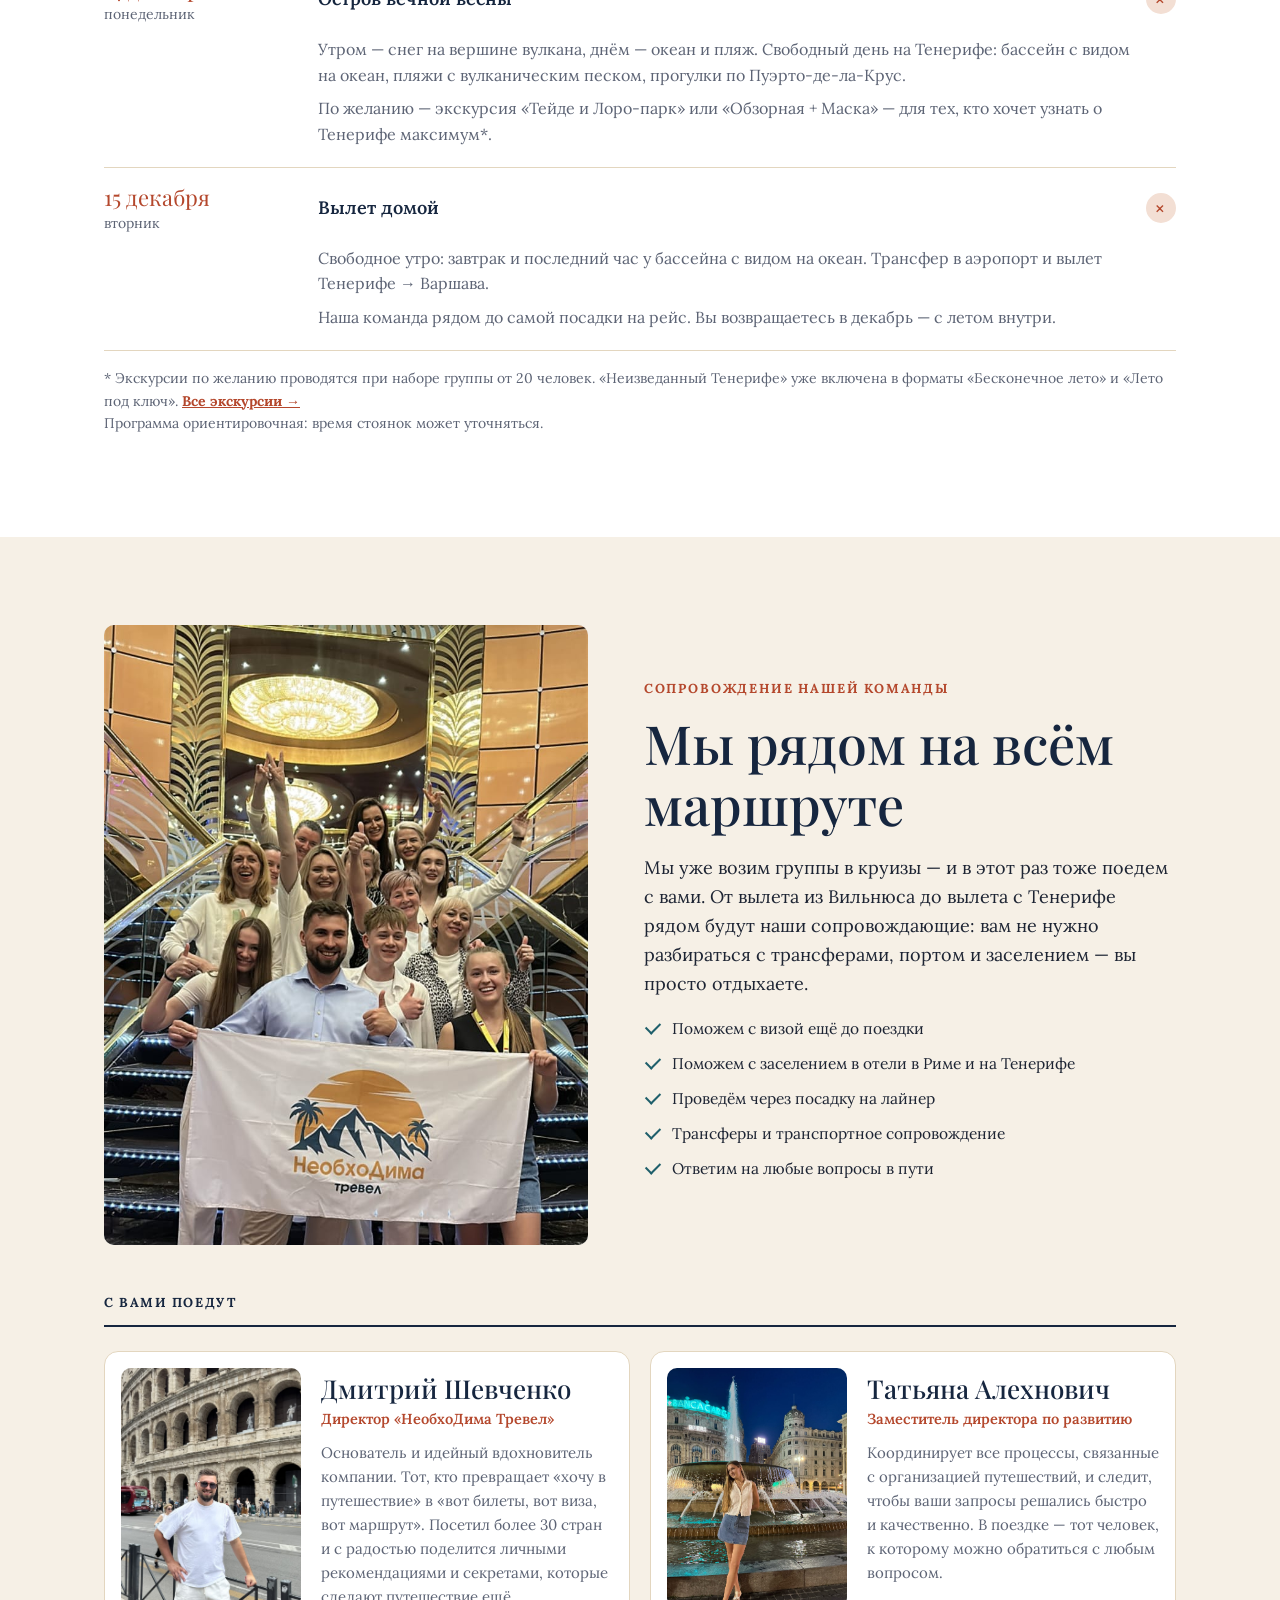
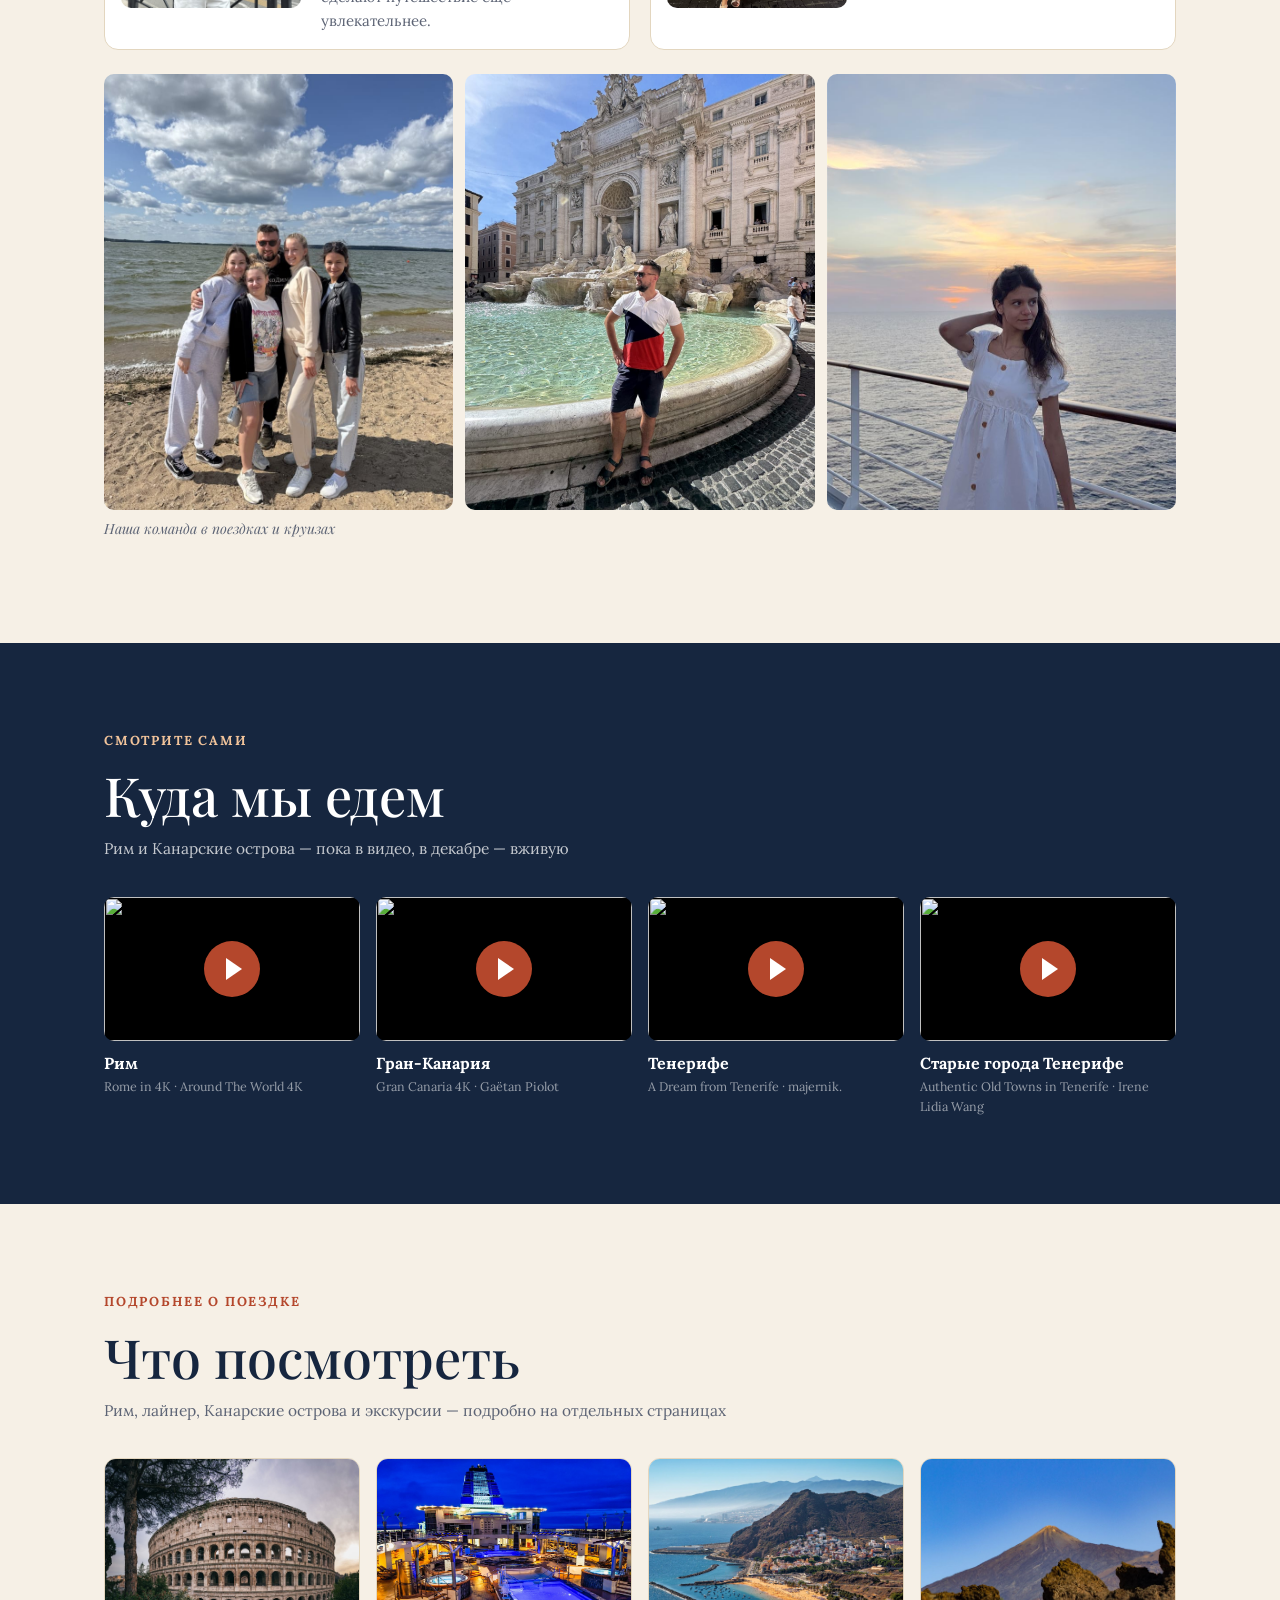
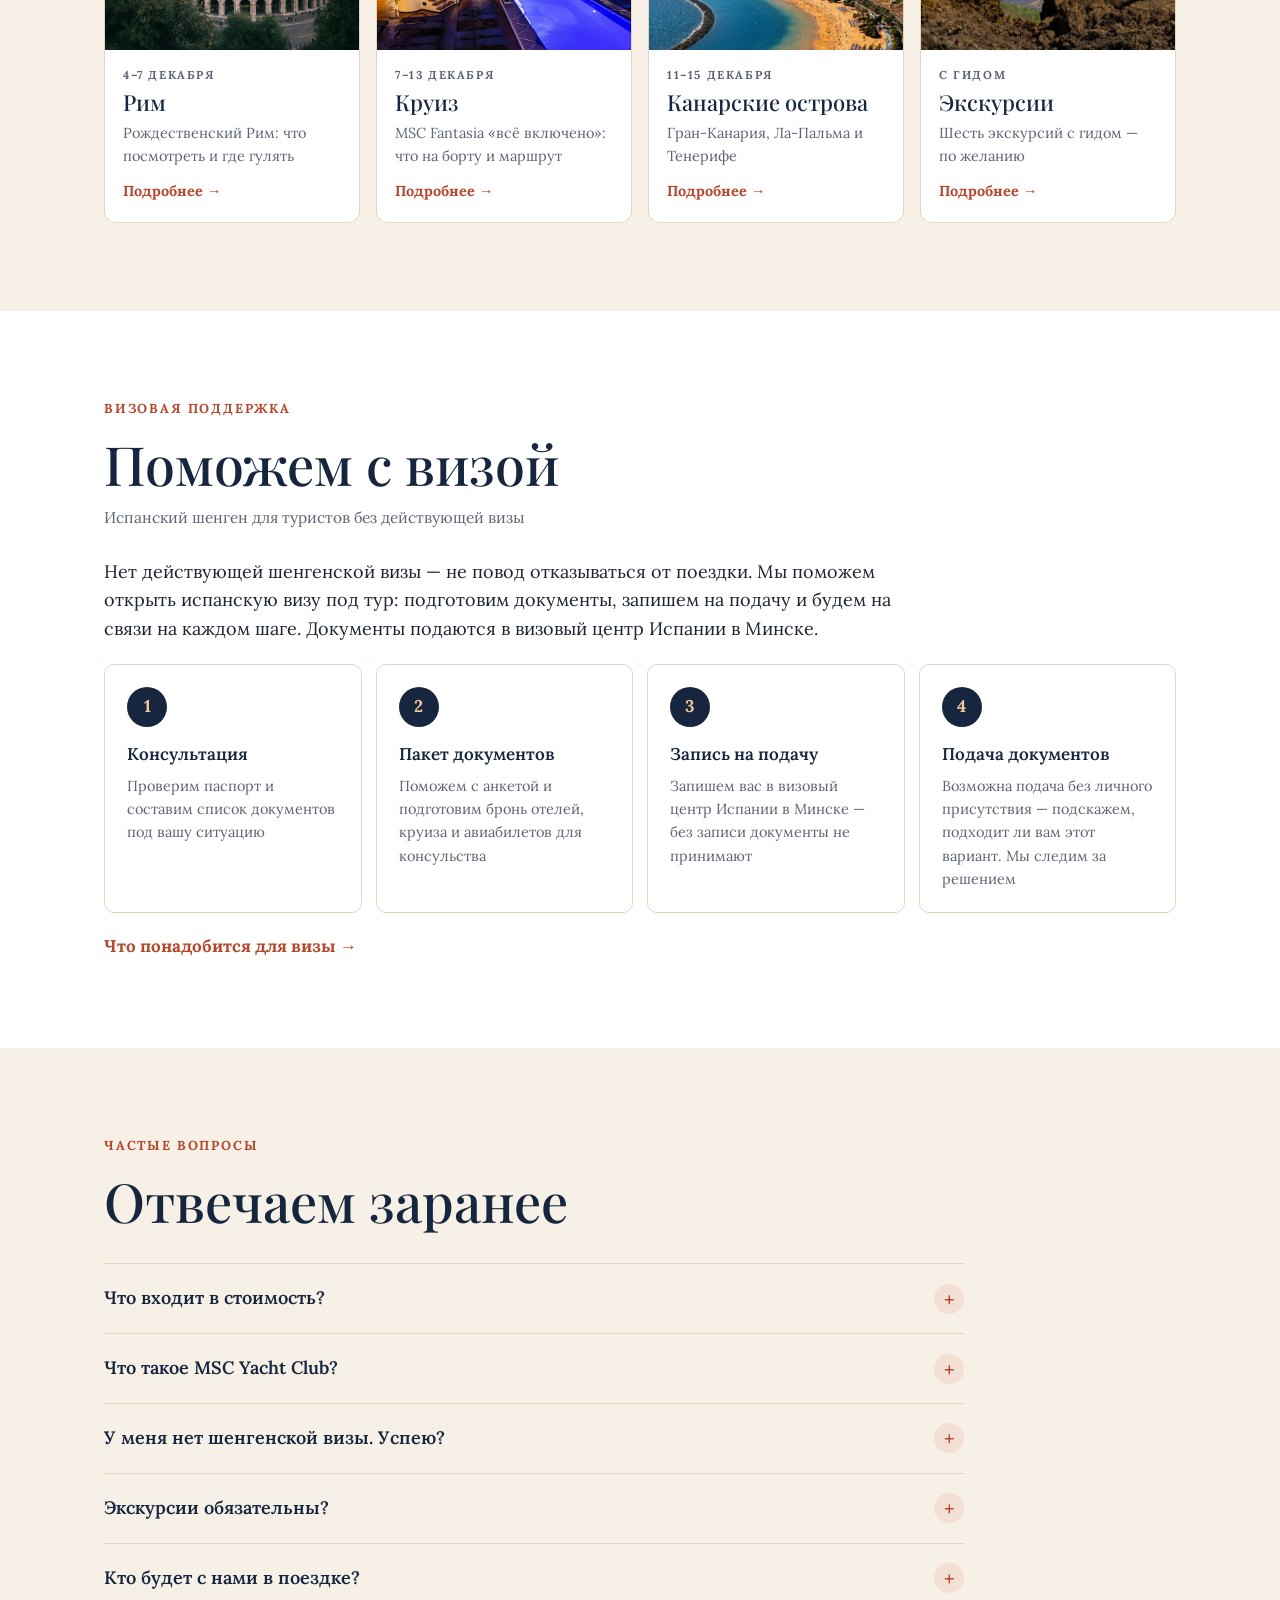
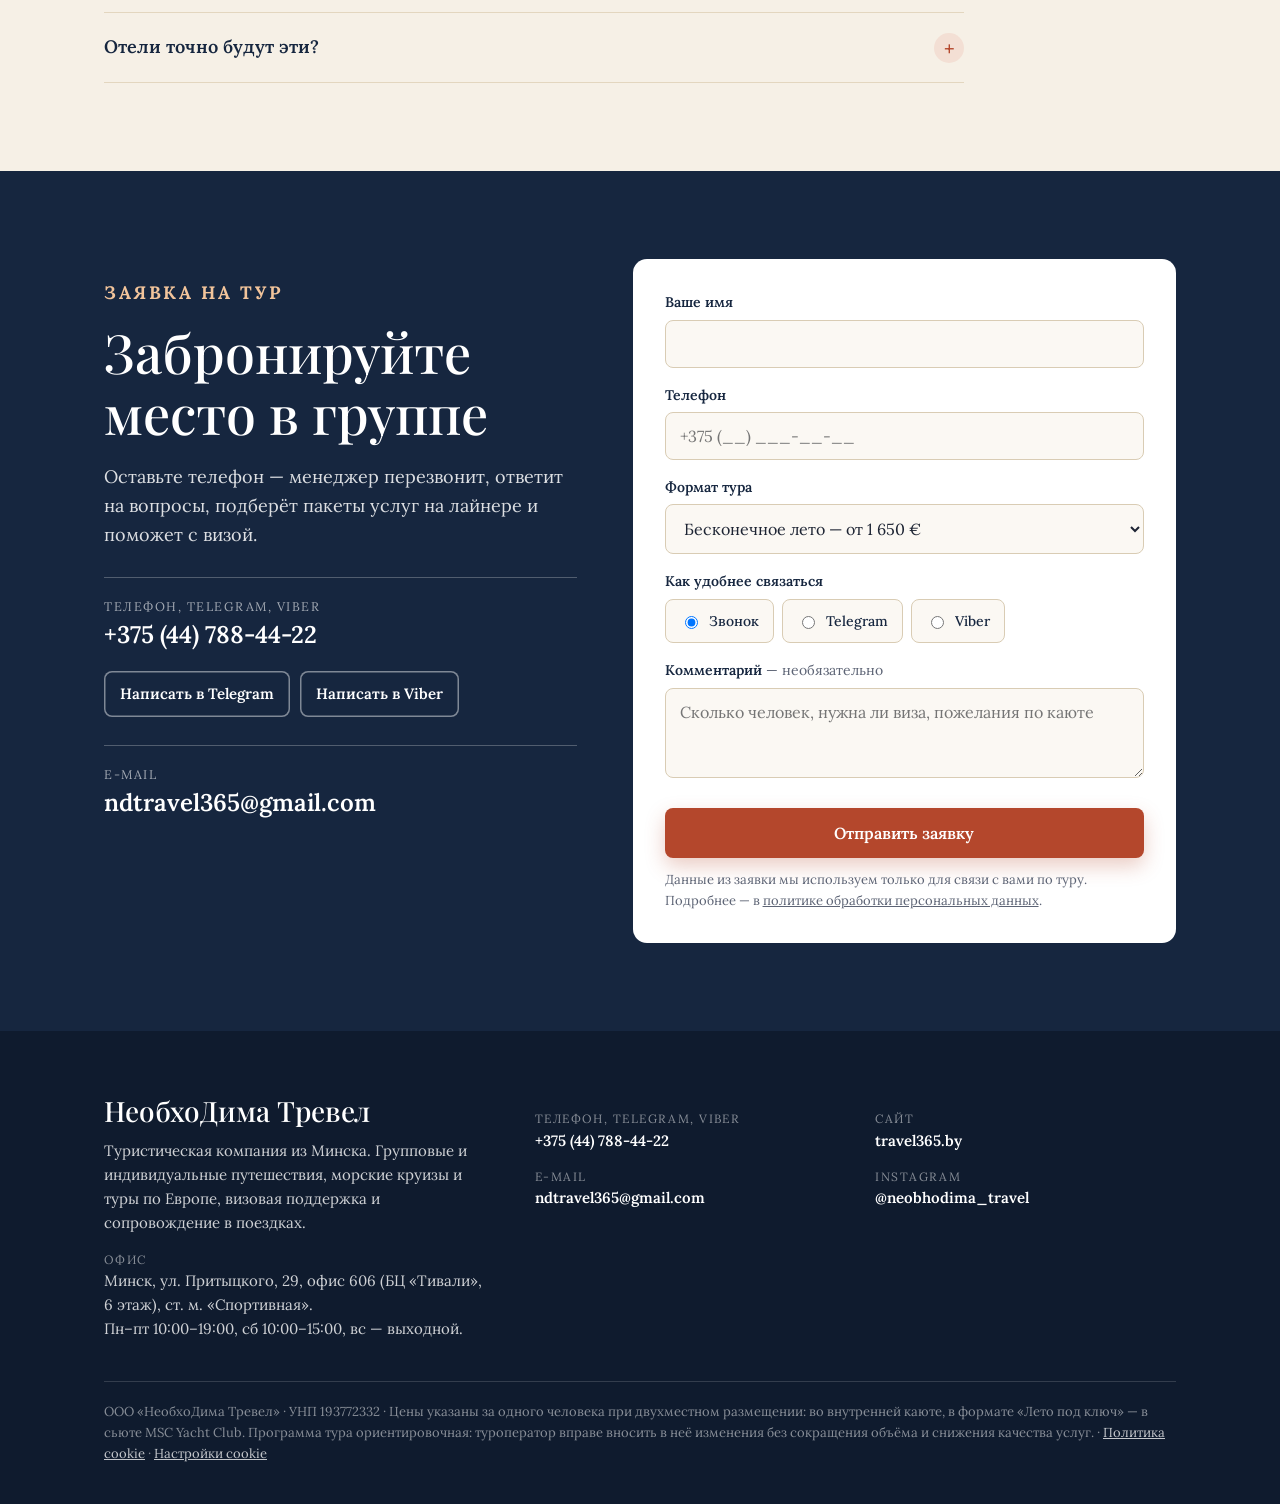
==== commit 63650b68: "Форма: вместо «нажимая, вы соглашаетесь» — уведомление и ссылка на политику ПД Co-Authored-By: Claud" ====
--- a/index.html
+++ b/index.html
@@ -11,7 +11,7 @@
 <link rel="preconnect" href="https://fonts.googleapis.com">
 <link rel="preconnect" href="https://fonts.gstatic.com" crossorigin>
 <link href="https://fonts.googleapis.com/css2?family=Playfair+Display:ital,wght@0,500;0,600;1,500&family=Lora:ital,wght@0,400;0,500;0,600;0,700;1,400&display=swap" rel="stylesheet">
-<link rel="stylesheet" href="styles.css?v=202609262306">
+<link rel="stylesheet" href="styles.css?v=202609262326">
 <script src="consent.js?v=1790453138"></script>
 </head>
 <body>
@@ -711,7 +711,7 @@
       </div>
       <input class="hp" type="text" name="website" tabindex="-1" autocomplete="off" aria-hidden="true">
       <button class="btn" type="submit">Отправить заявку</button>
-      <p class="agree">Нажимая кнопку, вы соглашаетесь на обработку контактных данных для связи по туру.</p>
+      <p class="agree">Данные из заявки мы используем только для связи с вами по туру. Подробнее — в <a href="https://travel365.by/turistam/politika-konfidentsialnosti/" target="_blank" rel="noopener">политике обработки персональных данных</a>.</p>
       <div class="form-msg" id="formMsg" role="status"></div>
     </form>
   </div>
--- a/styles.css
+++ b/styles.css
@@ -1115,3 +1115,5 @@
 @media (max-width: 680px) {
   .cookie { left: 12px; right: 12px; width: auto; bottom: 76px; padding: 14px 16px; }
 }
+
+.agree a { color: inherit; text-decoration: underline; }
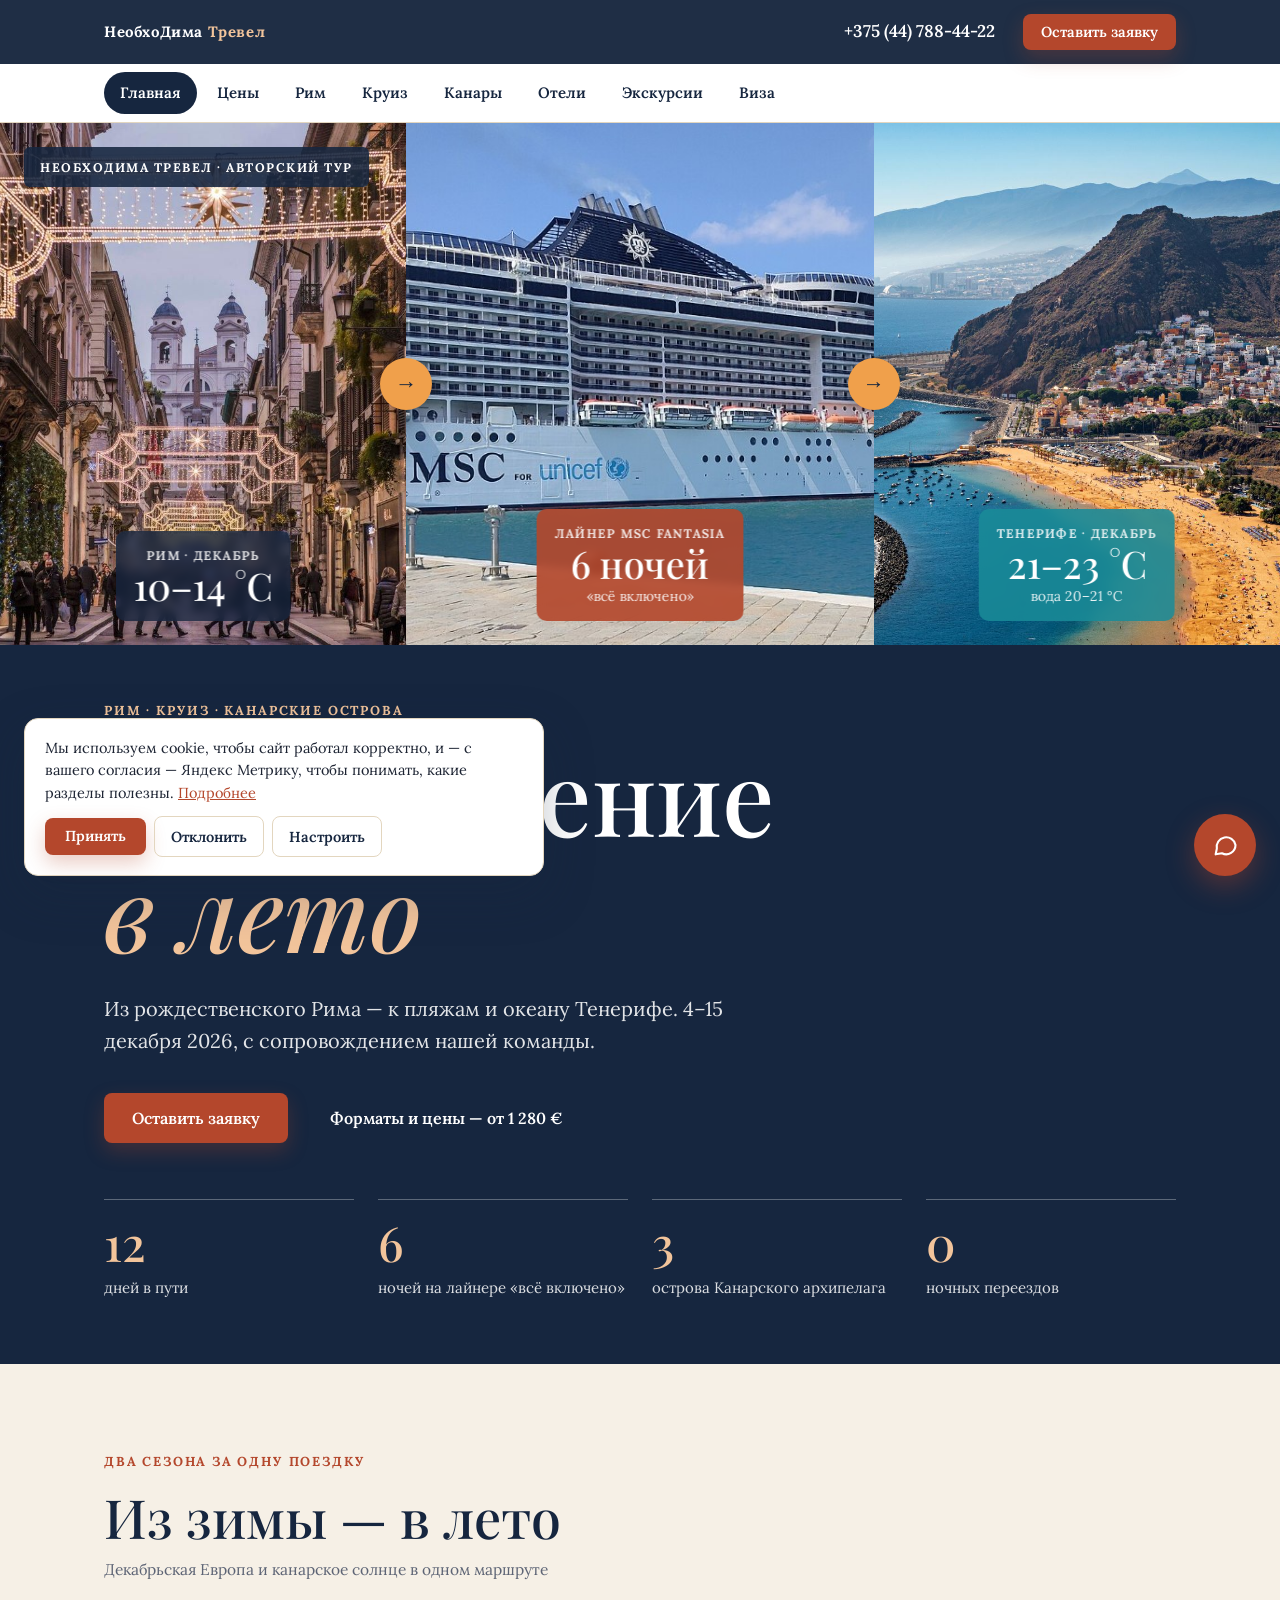
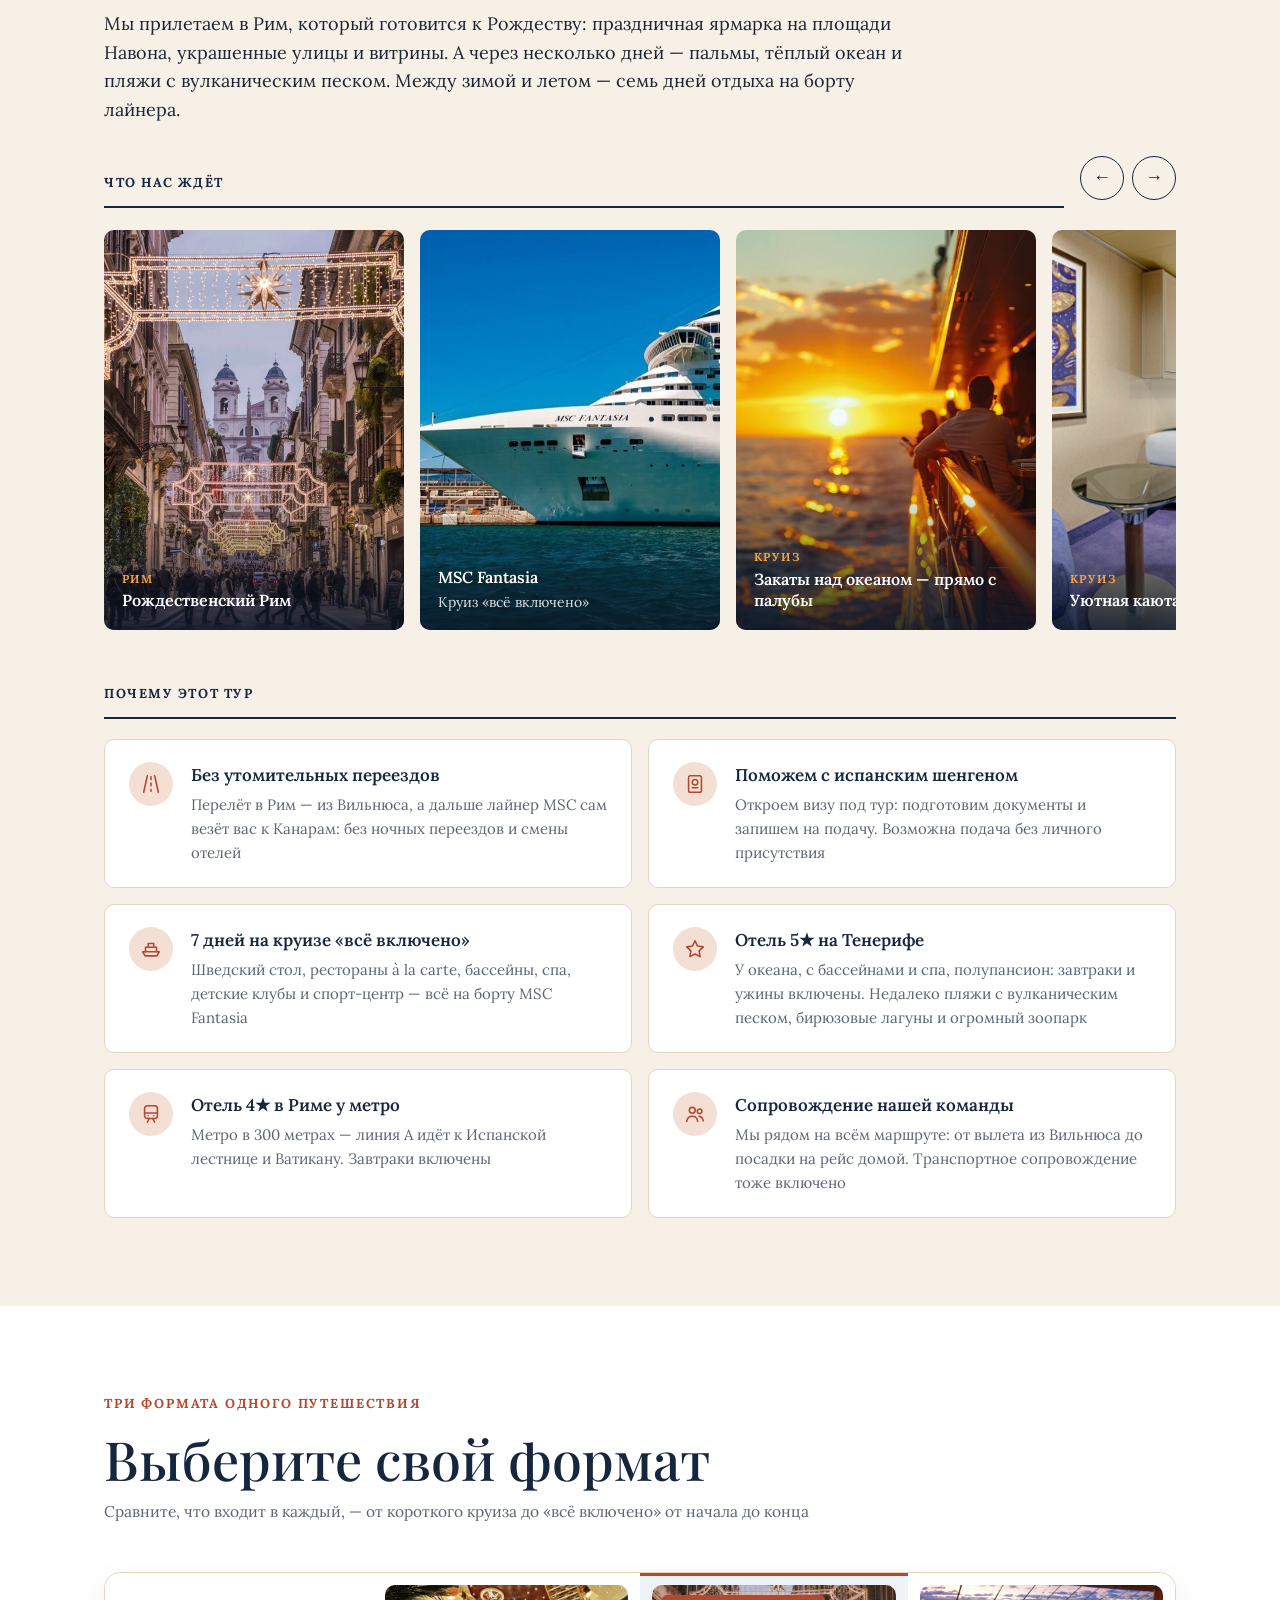
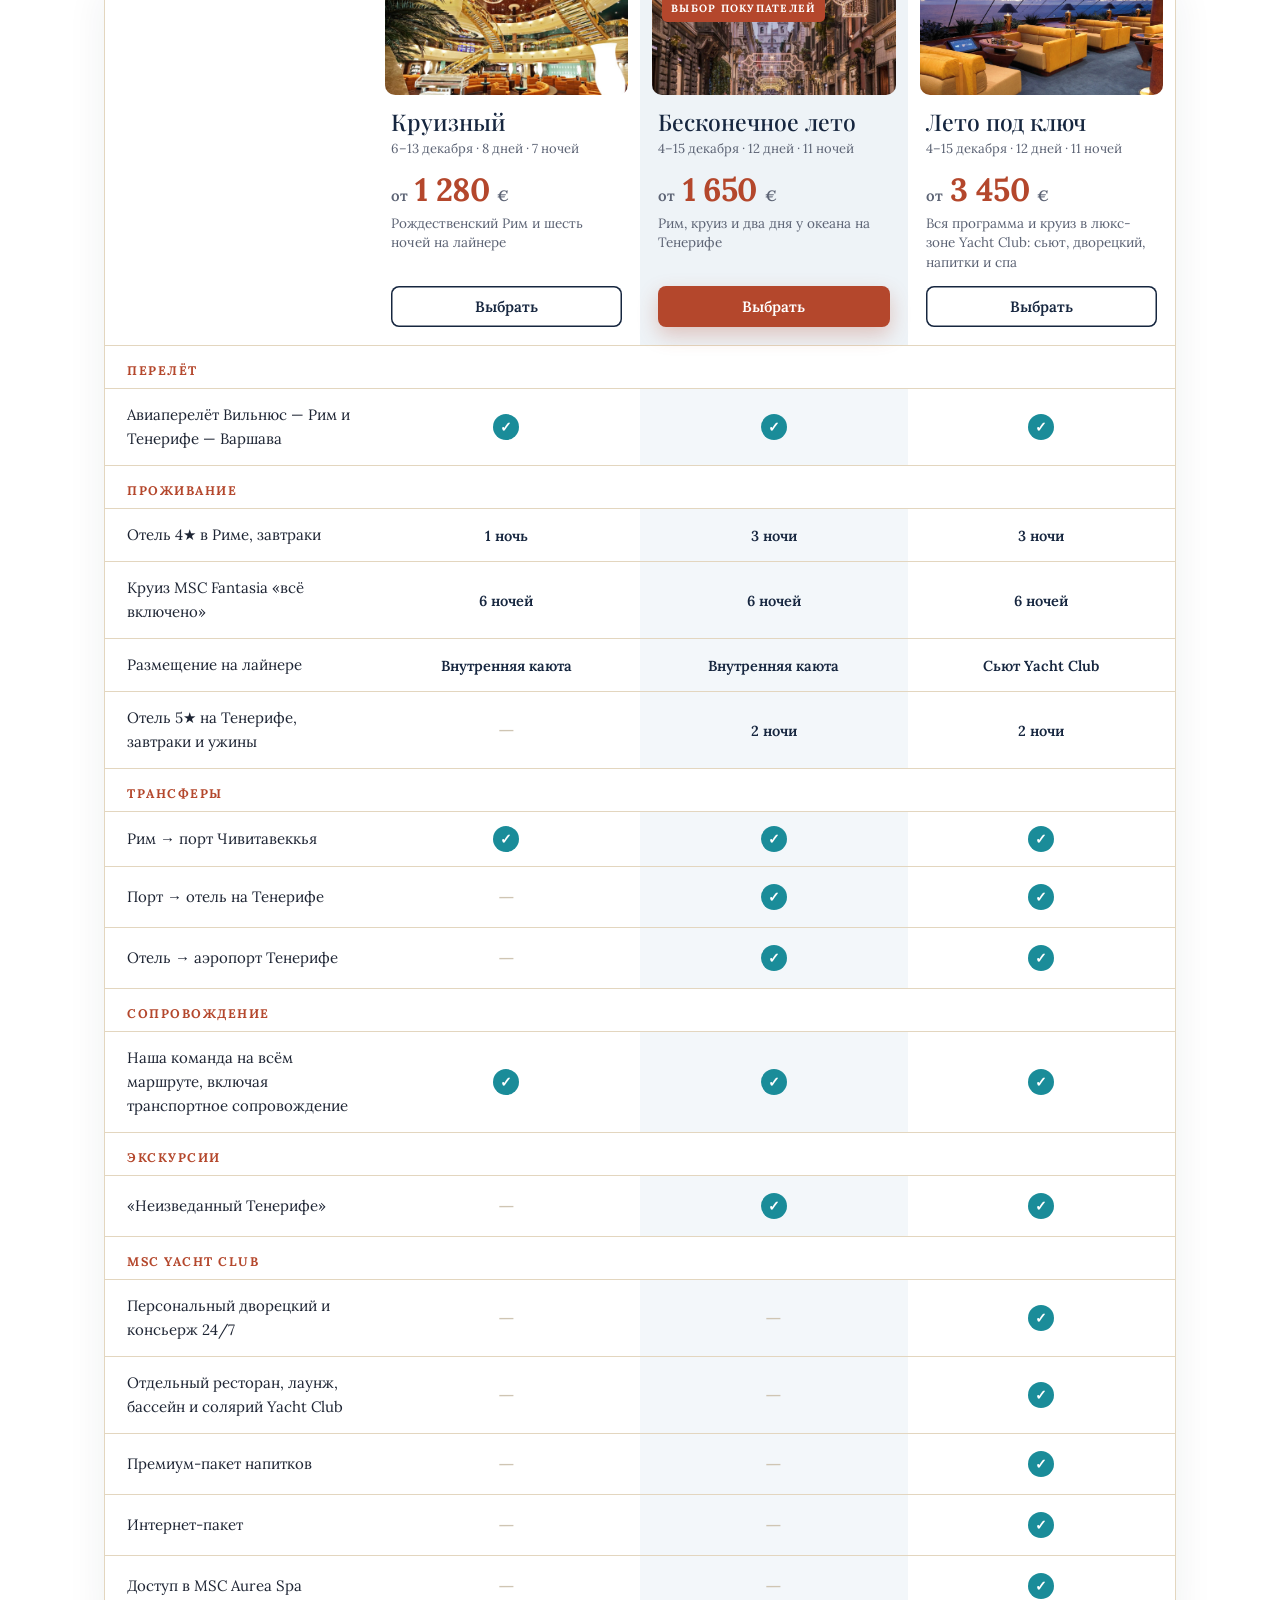
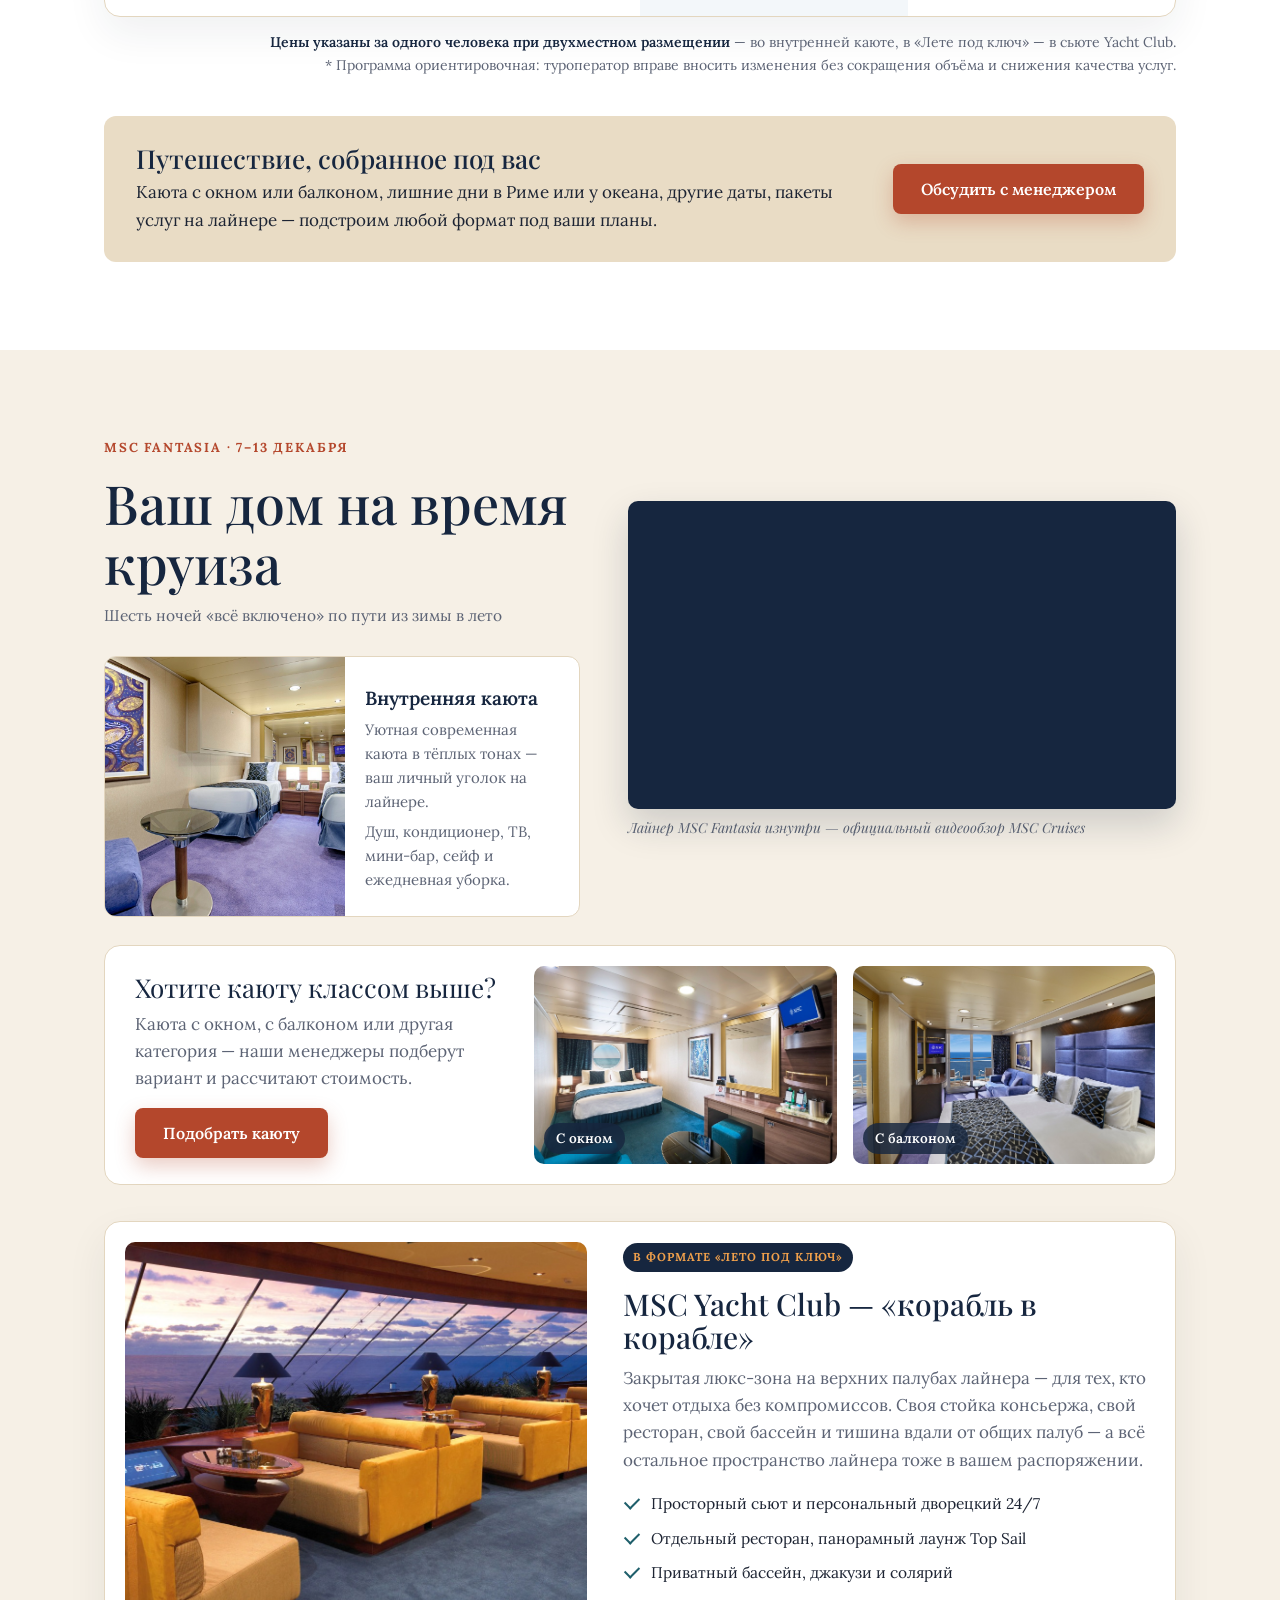
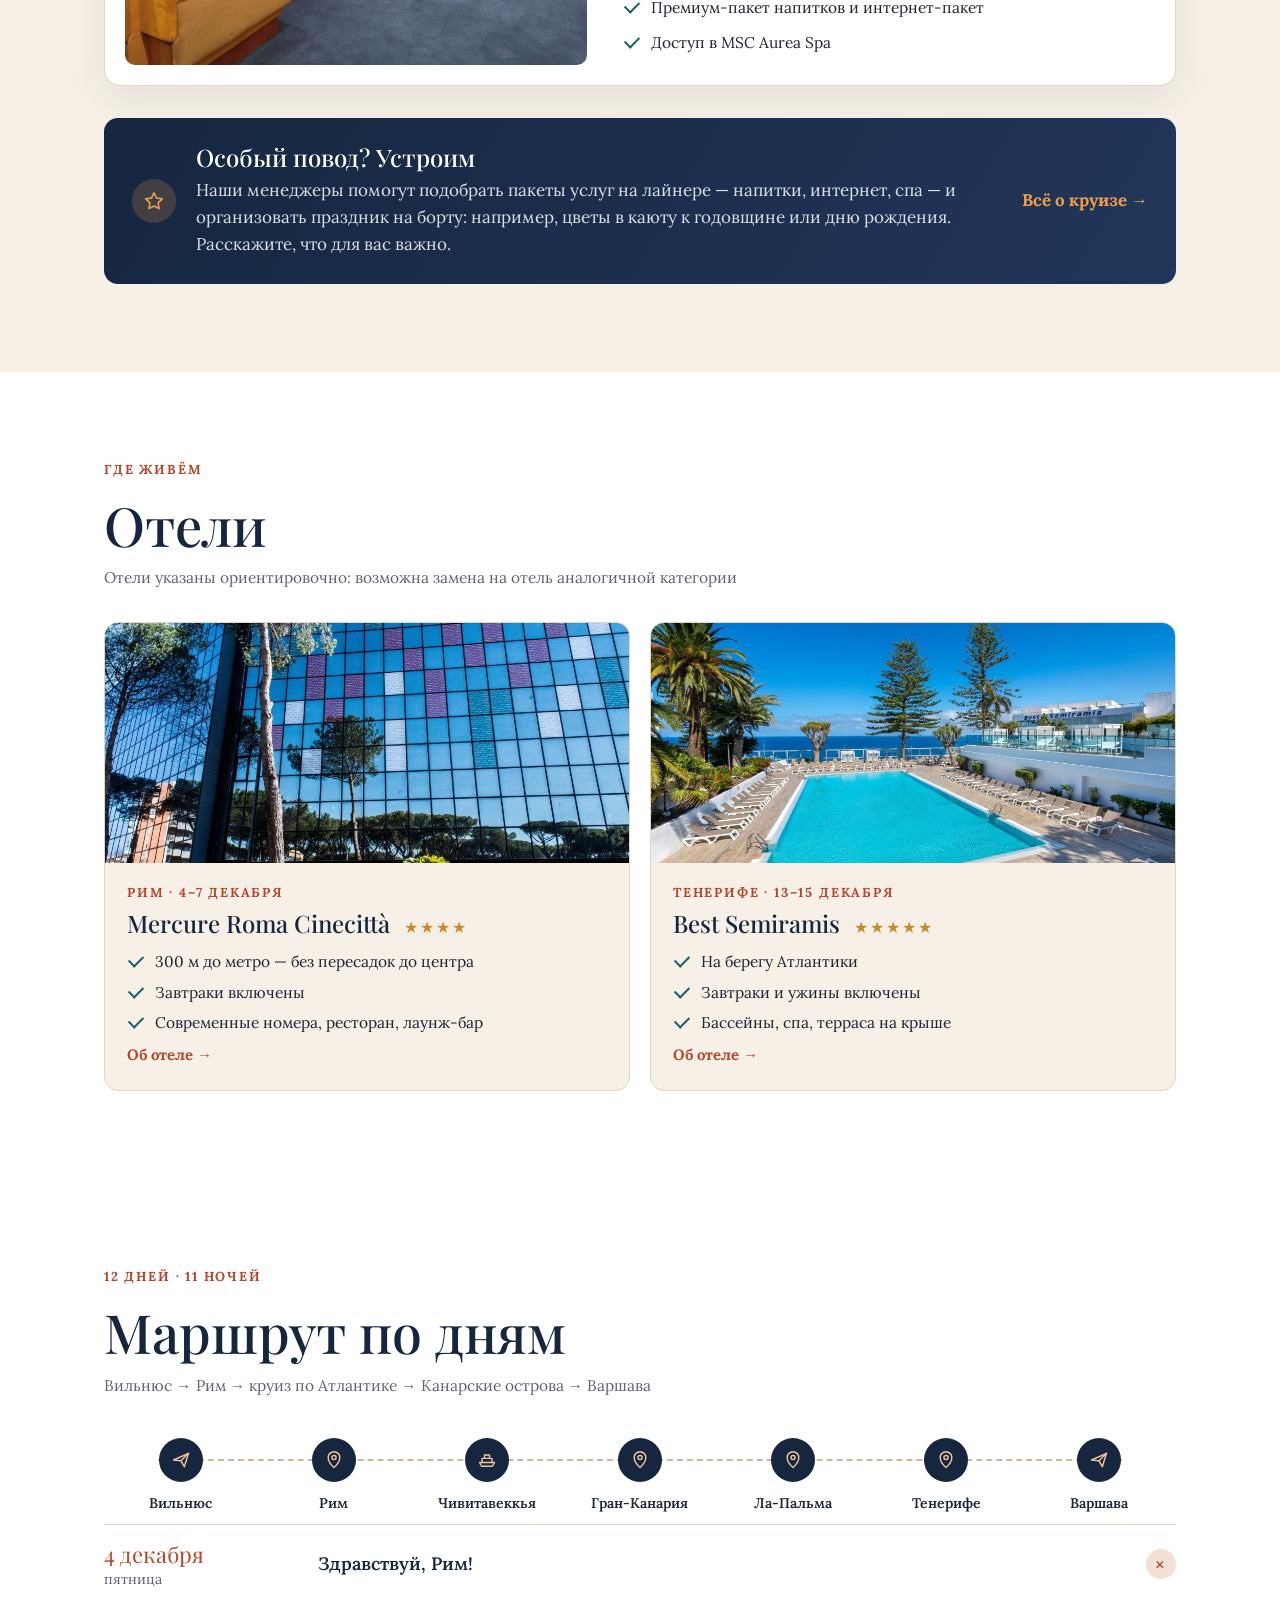
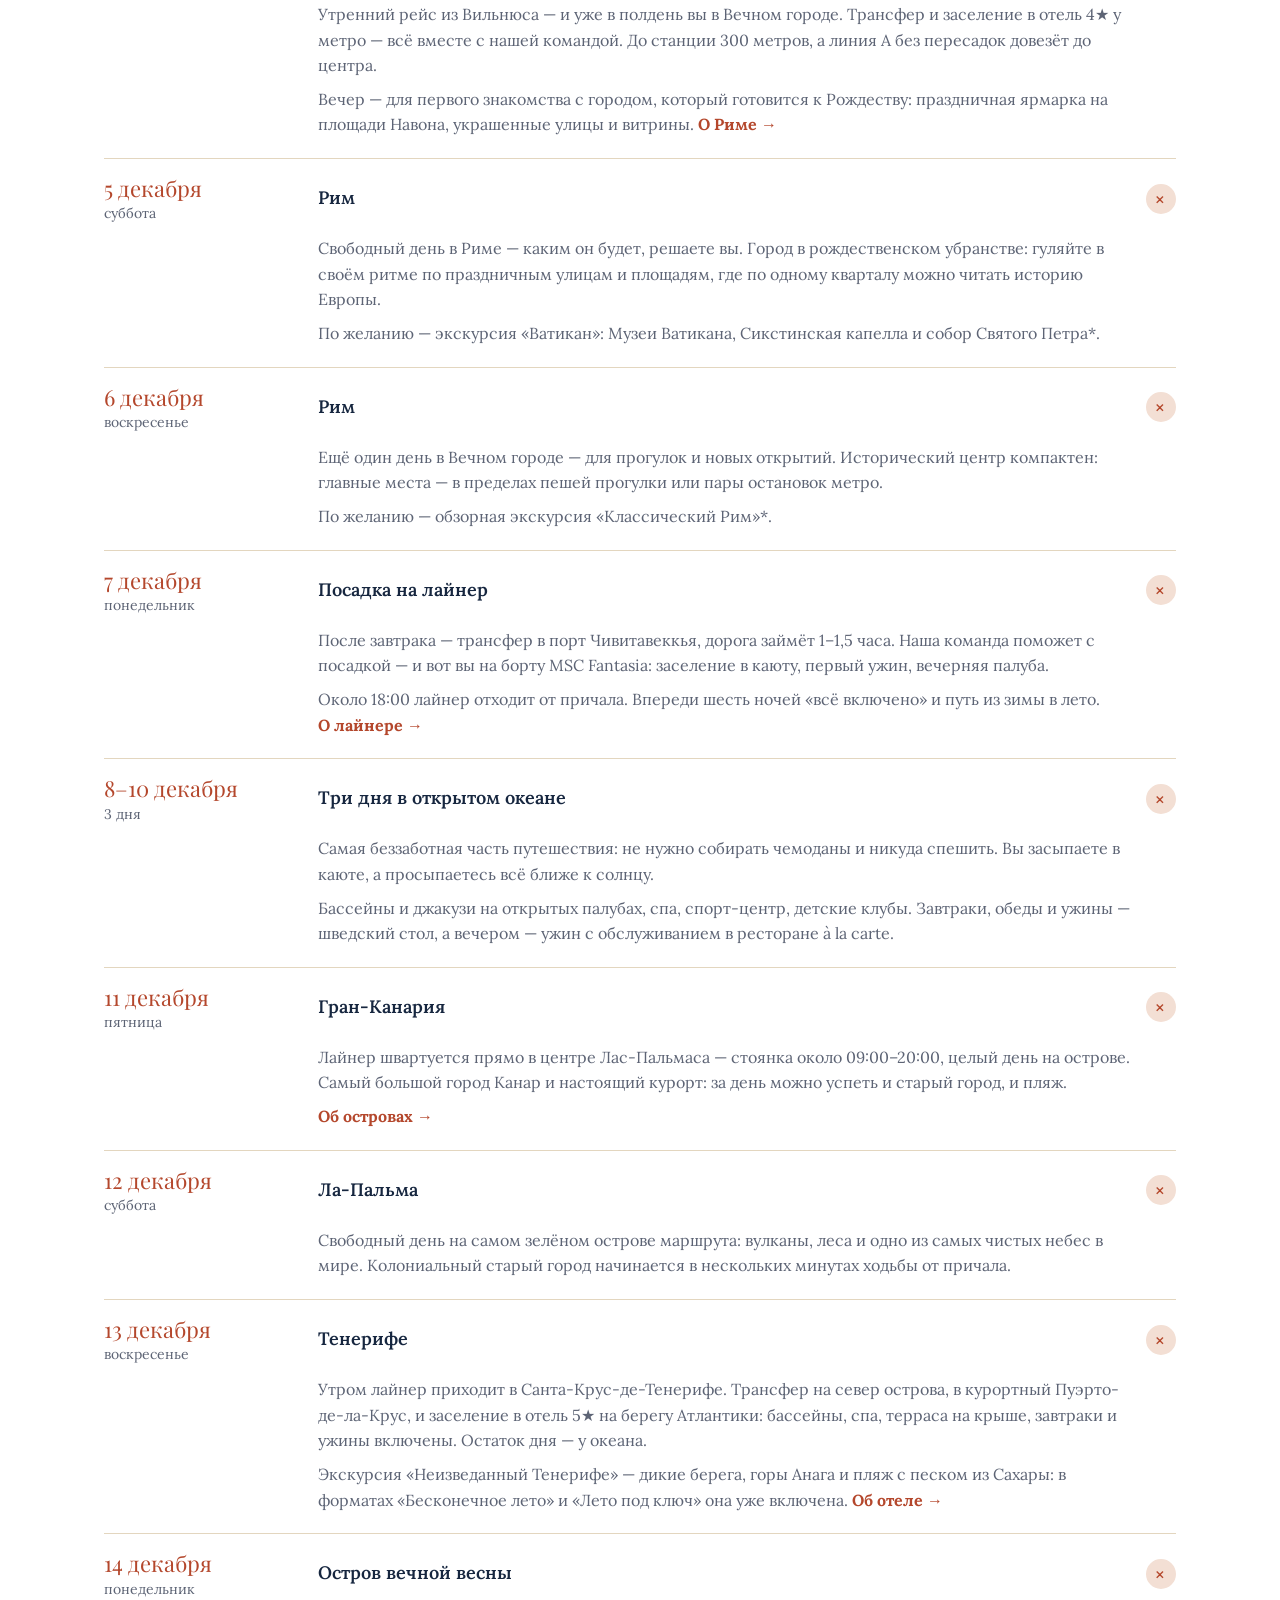
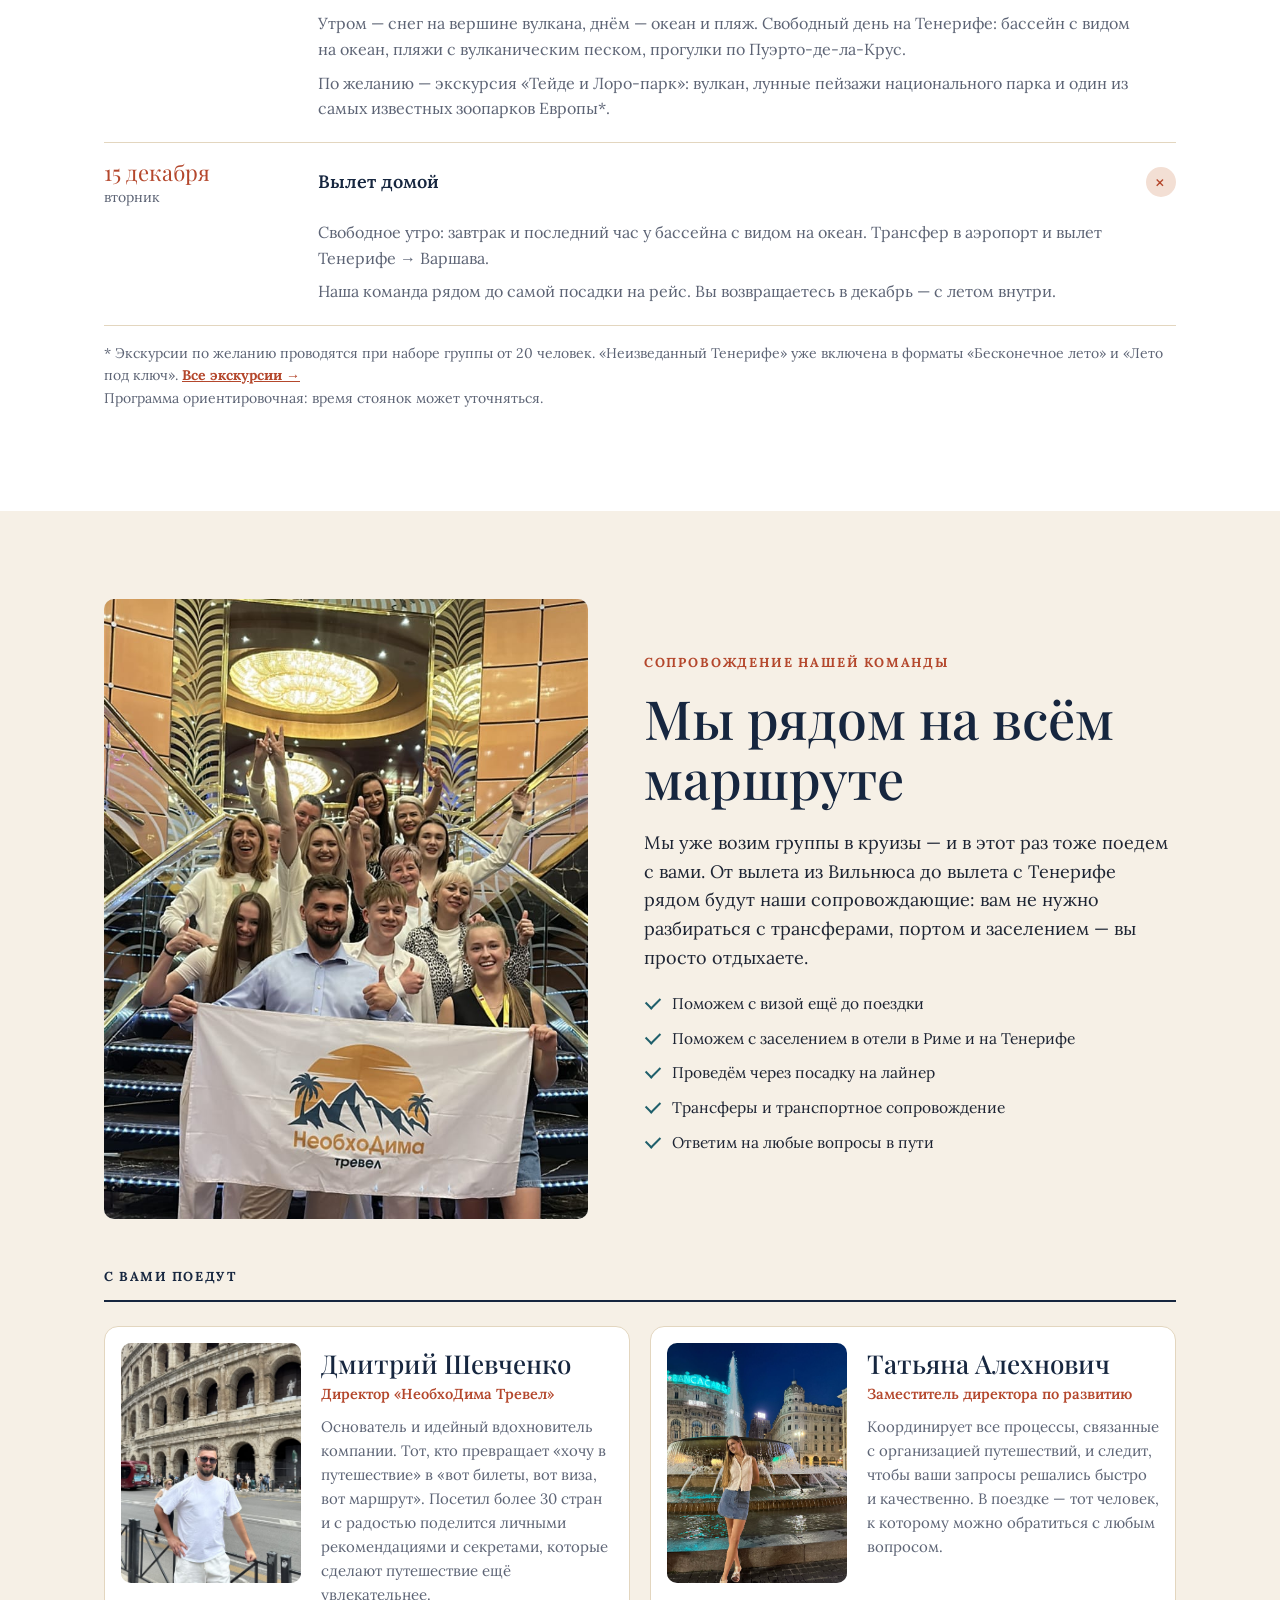
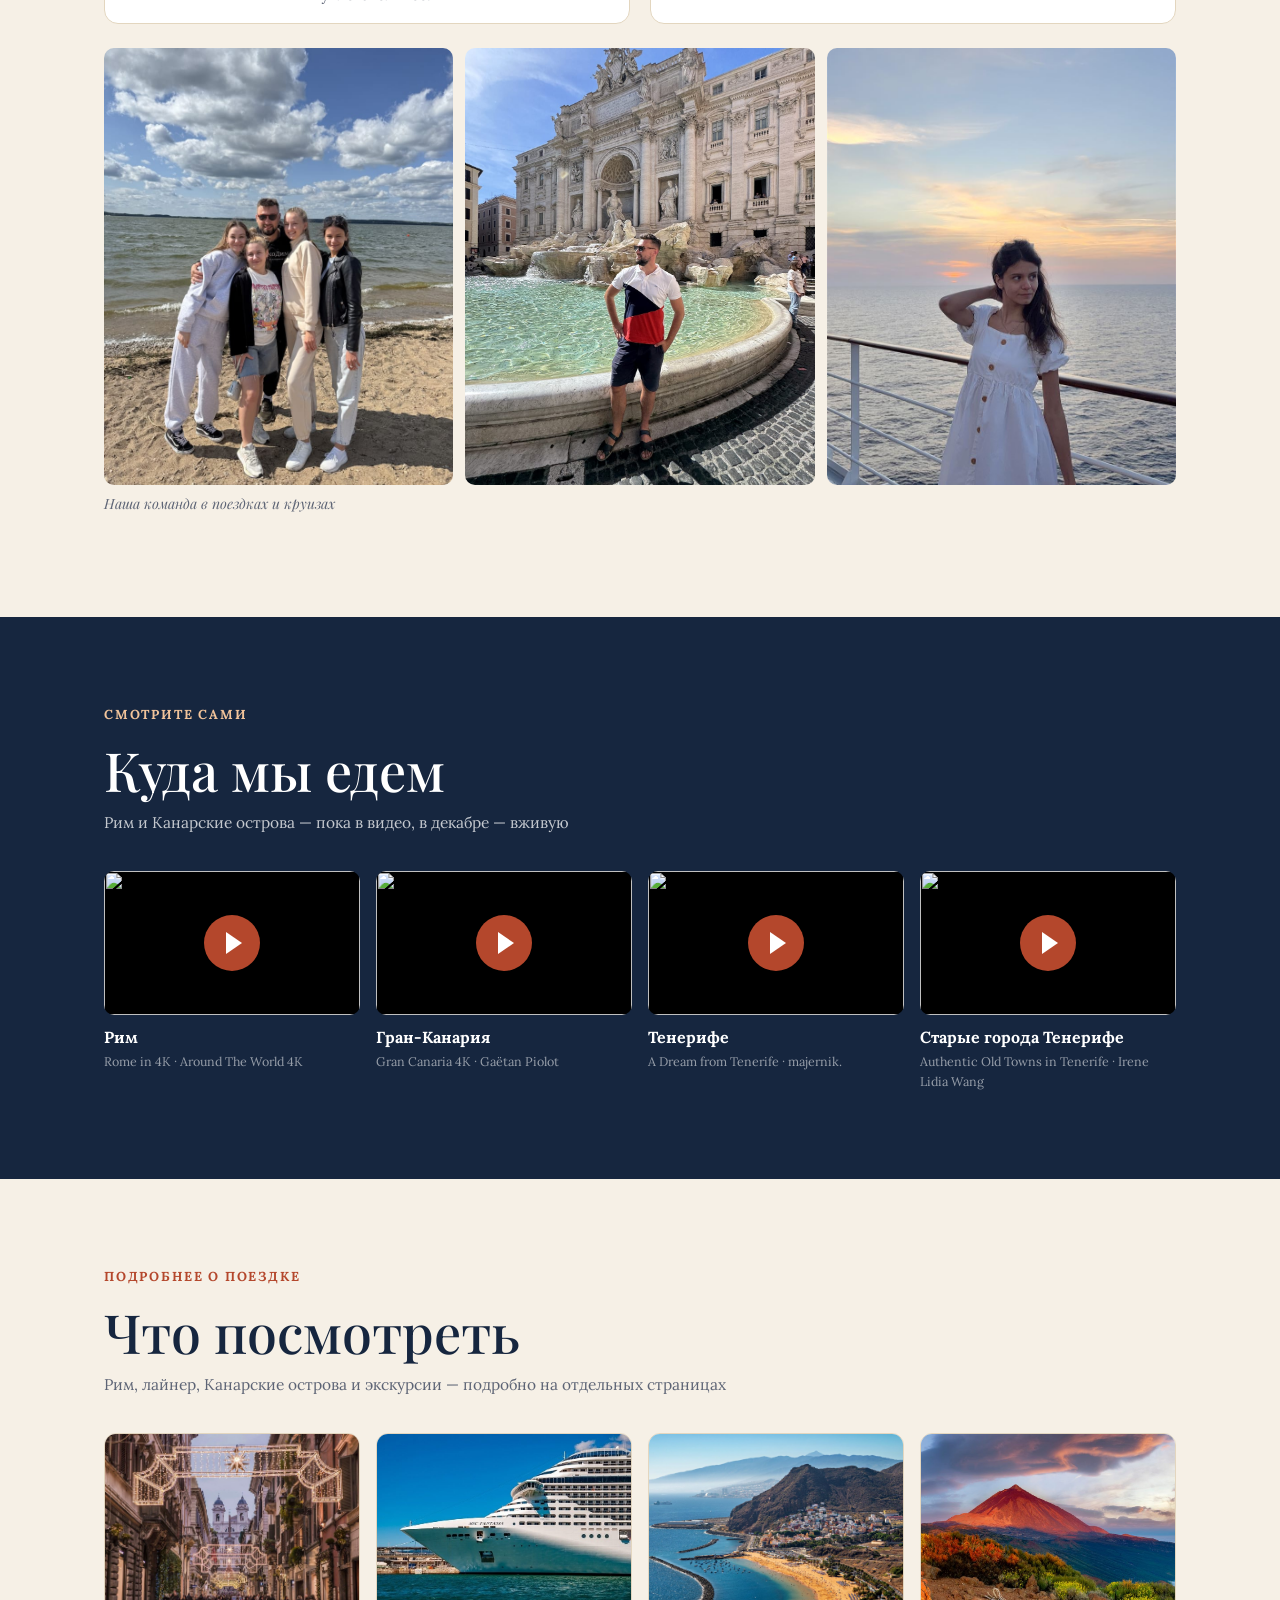
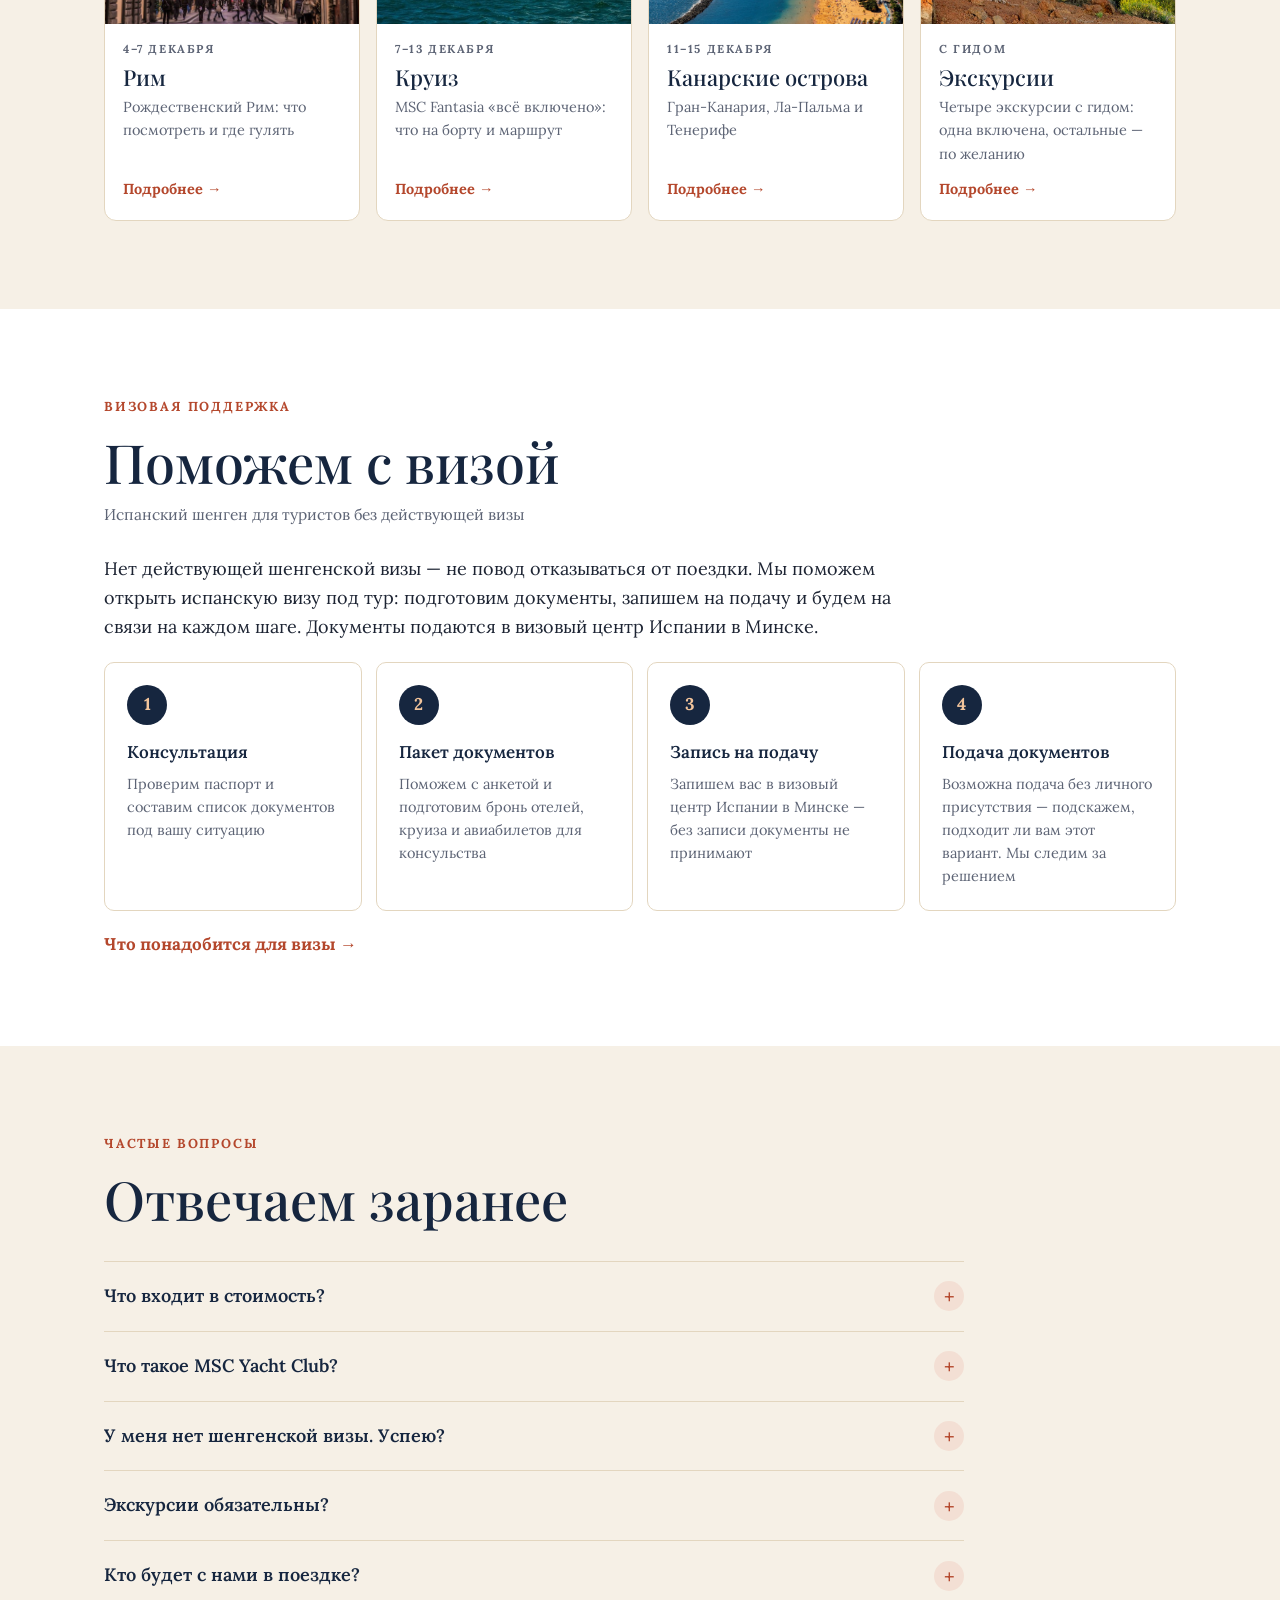
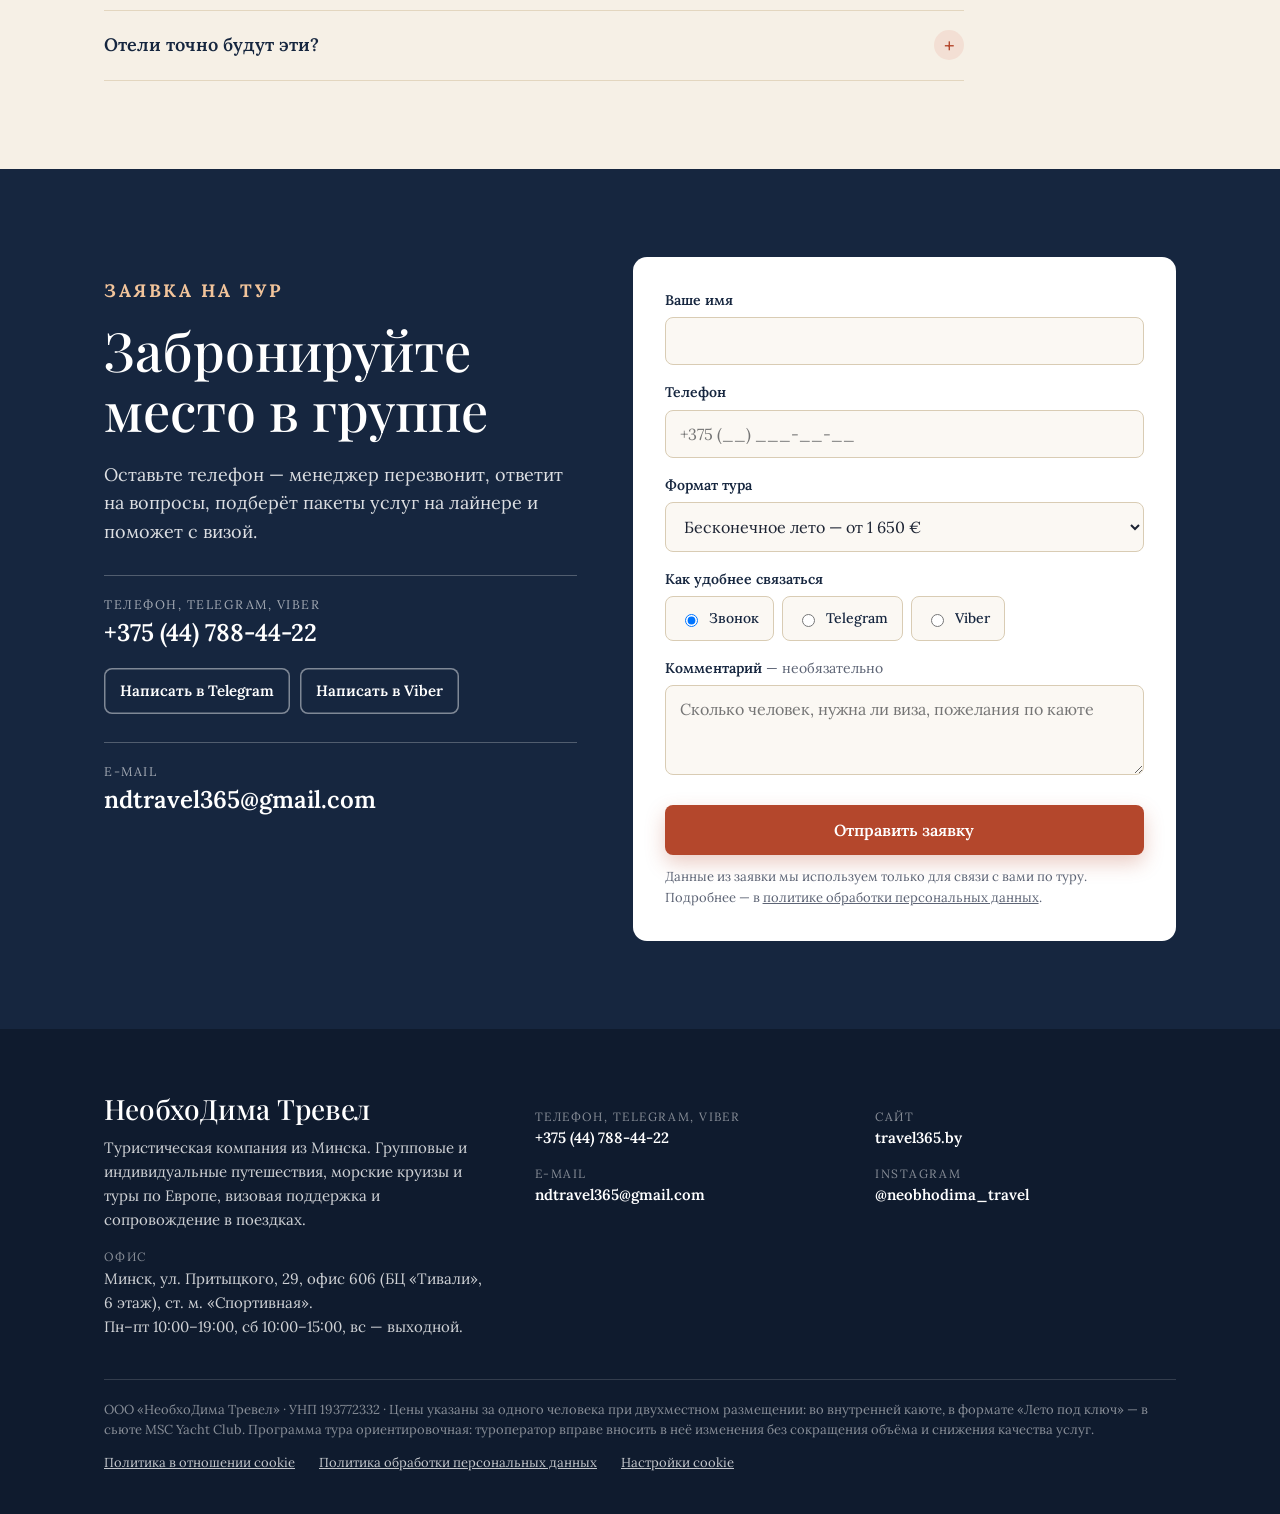
==== commit 4dedca08: "Новые фото, ссылки на политики в подвале, без Тиволи и «Маски» - Рим: на всех общих фото — рождестве" ====
--- a/index.html
+++ b/index.html
@@ -11,8 +11,8 @@
 <link rel="preconnect" href="https://fonts.googleapis.com">
 <link rel="preconnect" href="https://fonts.gstatic.com" crossorigin>
 <link href="https://fonts.googleapis.com/css2?family=Playfair+Display:ital,wght@0,500;0,600;1,500&family=Lora:ital,wght@0,400;0,500;0,600;0,700;1,400&display=swap" rel="stylesheet">
-<link rel="stylesheet" href="styles.css?v=202609262326">
-<script src="consent.js?v=1790453138"></script>
+<link rel="stylesheet" href="styles.css?v=202609270038">
+<script src="consent.js?v=202609270038"></script>
 </head>
 <body>
 
@@ -56,7 +56,7 @@
 <section class="hero">
   <div class="hero-split hero-three">
     <div class="ph hero-half winter">
-      <img src="images/rome-christmas.jpg" alt="Рождественская ёлка у собора Святого Петра в Риме">
+      <img src="images/rome-december.jpg" alt="Рождественская иллюминация на Виа Кондотти в Риме">
       <div class="hero-temp"><span>Рим · декабрь</span><b>10–14 °C</b></div>
     </div>
     <div class="ph hero-half ship">
@@ -104,15 +104,16 @@
       </div>
     </div>
     <div class="strip" id="strip">
-      <figure class="ph"><img src="images/rome-evening.jpg" alt="Вечерний Рим: собор Святого Петра и Тибр" loading="lazy"><figcaption><span>Рим</span>Вечерний Рим</figcaption></figure>
-      <figure class="ph"><img src="images/cruise-pool.jpg" alt="Бассейны на палубе MSC Fantasia" loading="lazy"><figcaption><span>Круиз</span>Бассейны на палубе MSC Fantasia</figcaption></figure>
-      <figure class="ph"><img src="images/team-deck.jpg" alt="Закат на палубе лайнера" loading="lazy"><figcaption><span>Круиз</span>Закаты над океаном — прямо с палубы</figcaption></figure>
+      <figure class="ph"><img src="images/rome-december.jpg" alt="Рождественская иллюминация на Виа Кондотти, вдали — Испанская лестница" loading="lazy"><figcaption><span>Рим</span>Рождественский Рим</figcaption></figure>
+      <figure class="ph"><img src="images/fantasia-ship.jpg" alt="Лайнер MSC Fantasia" loading="lazy" style="object-position: 30% center;"><figcaption>MSC Fantasia<small>Круиз «всё включено»</small></figcaption></figure>
+      <figure class="ph"><img src="images/cruise-sunset.jpg" alt="Закат над океаном с палубы лайнера" loading="lazy"><figcaption><span>Круиз</span>Закаты над океаном — прямо с палубы</figcaption></figure>
       <figure class="ph"><img src="images/cabin-inside.jpg" alt="Внутренняя каюта" loading="lazy"><figcaption><span>Круиз</span>Уютная каюта на лайнере</figcaption></figure>
-      <figure class="ph"><img src="images/grancanaria.jpg" alt="Лас-Пальмас, Гран-Канария" loading="lazy"><figcaption><span>Канары</span>Лас-Пальмас, Гран-Канария</figcaption></figure>
-      <figure class="ph"><img src="images/lapalma.jpg" alt="Санта-Крус-де-ла-Пальма" loading="lazy"><figcaption><span>Канары</span>Санта-Крус-де-ла-Пальма</figcaption></figure>
-      <figure class="ph"><img src="images/hotel-tenerife-1.jpg" alt="Бассейн отеля 5★ у океана" loading="lazy"><figcaption><span>Тенерифе</span>Бассейн отеля 5★ у океана</figcaption></figure>
-      <figure class="ph"><img src="images/teide.jpg" alt="Вулкан Тейде — высшая точка Испании" loading="lazy"><figcaption><span>Тенерифе</span>Вулкан Тейде — высшая точка Испании</figcaption></figure>
-      <figure class="ph"><img src="images/beach-jardin.jpg" alt="Пляж Playa Jardín с чёрным вулканическим песком" loading="lazy"><figcaption><span>Тенерифе</span>Пляж Playa Jardín с чёрным вулканическим песком</figcaption></figure>
+      <figure class="ph"><img src="images/laspalmas.jpg" alt="Лас-Пальмас, Гран-Канария: собор Санта-Ана и океан" loading="lazy"><figcaption><span>Канары</span>Лас-Пальмас, Гран-Канария</figcaption></figure>
+      <figure class="ph"><img src="images/lapalma-balconies.jpg" alt="Резные балконы в Санта-Крус-де-ла-Пальма" loading="lazy"><figcaption><span>Канары</span>Санта-Крус-де-ла-Пальма</figcaption></figure>
+      <figure class="ph"><img src="images/tenerife-north.jpg" alt="Северное побережье Тенерифе и вулкан Тейде" loading="lazy"><figcaption><span>Тенерифе</span>Прибытие в Санта-Крус-де-Тенерифе</figcaption></figure>
+      <figure class="ph"><img src="images/hotel-tenerife-1.jpg" alt="Бассейн отеля 5★ на Тенерифе" loading="lazy"><figcaption><span>Тенерифе</span>Отель 5★ рядом с бухтой</figcaption></figure>
+      <figure class="ph"><img src="images/teide-sunset.jpg" alt="Вулкан Тейде — высшая точка Испании" loading="lazy" style="object-position: 38% center;"><figcaption><span>Тенерифе</span>Вулкан Тейде — высшая точка Испании</figcaption></figure>
+      <figure class="ph"><img src="images/beach-jardin-new.avif" alt="Пляж Playa Jardín с чёрным вулканическим песком" loading="lazy"><figcaption><span>Тенерифе</span>Пляж Playa Jardín с чёрным вулканическим песком</figcaption></figure>
     </div>
 
     <p class="subhead">Почему этот тур</p>
@@ -140,7 +141,7 @@
         <div class="cmp-label cmp-intro" role="columnheader">
         </div>
         <div class="cmp-plan" role="columnheader">
-          <div class="cmp-photo ph"><img src="images/cruise-pool.jpg" alt="Палуба MSC Fantasia" loading="lazy"></div>
+          <div class="cmp-photo ph"><img src="images/fantasia-atrium.jpg" alt="Атриум MSC Fantasia" loading="lazy"></div>
           <div class="cmp-plan-body">
             <h3>Круизный</h3>
             <div class="cmp-meta">6–13 декабря · 8 дней · 7 ночей</div>
@@ -150,7 +151,7 @@
           </div>
         </div>
         <div class="cmp-plan featured" role="columnheader">
-          <div class="cmp-photo ph"><img src="images/rome-evening.jpg" alt="Вечерний Рим" loading="lazy"><span class="plan-flag">Выбор покупателей</span></div>
+          <div class="cmp-photo ph"><img src="images/rome-december.jpg" alt="Рождественский Рим" loading="lazy"><span class="plan-flag">Выбор покупателей</span></div>
           <div class="cmp-plan-body">
             <h3>Бесконечное лето</h3>
             <div class="cmp-meta">4–15 декабря · 12 дней · 11 ночей</div>
@@ -507,13 +508,13 @@
     <div class="days">
       <details class="day" open><summary><span class="day-date">4 декабря<small>пятница</small></span><span class="day-title">Здравствуй, Рим!</span></summary><div class="day-text"><p class="day-short">Утренний рейс из Вильнюса — и в полдень вы уже в Риме. Заселение в отель 4★ у метро и первый вечер в рождественском городе.</p><p>Утренний рейс из Вильнюса — и уже в полдень вы в Вечном городе. Трансфер и заселение в отель 4★ у метро — всё вместе с нашей командой. До станции 300 метров, а линия A без пересадок довезёт до центра.</p><p>Вечер — для первого знакомства с городом, который готовится к Рождеству: праздничная ярмарка на площади Навона, украшенные улицы и витрины. <a class="day-more" href="rim.html">О Риме →</a></p></div></details>
       <details class="day"><summary><span class="day-date">5 декабря<small>суббота</small></span><span class="day-title">Рим</span></summary><div class="day-text"><p class="day-short">Свободный день в праздничном Риме. По желанию — экскурсия «Ватикан»*.</p><p>Свободный день в Риме — каким он будет, решаете вы. Город в рождественском убранстве: гуляйте в своём ритме по праздничным улицам и площадям, где по одному кварталу можно читать историю Европы.</p><p>По желанию — экскурсия «Ватикан»: Музеи Ватикана, Сикстинская капелла и собор Святого Петра*.</p></div></details>
-      <details class="day"><summary><span class="day-date">6 декабря<small>воскресенье</small></span><span class="day-title">Рим</span></summary><div class="day-text"><p class="day-short">Прогулки по Вечному городу. По желанию — «Классический Рим» или виллы Тиволи*.</p><p>Ещё один день в Вечном городе — для прогулок и новых открытий. Исторический центр компактен: главные места — в пределах пешей прогулки или пары остановок метро.</p><p>По желанию — обзорная экскурсия «Классический Рим» или поездка в окрестности Рима — виллы Тиволи*.</p></div></details>
+      <details class="day"><summary><span class="day-date">6 декабря<small>воскресенье</small></span><span class="day-title">Рим</span></summary><div class="day-text"><p class="day-short">Прогулки по Вечному городу. По желанию — экскурсия «Классический Рим»*.</p><p>Ещё один день в Вечном городе — для прогулок и новых открытий. Исторический центр компактен: главные места — в пределах пешей прогулки или пары остановок метро.</p><p>По желанию — обзорная экскурсия «Классический Рим»*.</p></div></details>
       <details class="day"><summary><span class="day-date">7 декабря<small>понедельник</small></span><span class="day-title">Посадка на лайнер</span></summary><div class="day-text"><p class="day-short">Трансфер в порт Чивитавеккья и посадка на MSC Fantasia. Отправление около 18:00.</p><p>После завтрака — трансфер в порт Чивитавеккья, дорога займёт 1–1,5 часа. Наша команда поможет с посадкой — и вот вы на борту MSC Fantasia: заселение в каюту, первый ужин, вечерняя палуба.</p><p>Около 18:00 лайнер отходит от причала. Впереди шесть ночей «всё включено» и путь из зимы в лето. <a class="day-more" href="kruiz.html">О лайнере →</a></p></div></details>
       <details class="day"><summary><span class="day-date">8–10 декабря<small>3 дня</small></span><span class="day-title">Три дня в открытом океане</span></summary><div class="day-text"><p class="day-short">Дни в открытом океане: бассейны, спа, рестораны — «всё включено».</p><p>Самая беззаботная часть путешествия: не нужно собирать чемоданы и никуда спешить. Вы засыпаете в каюте, а просыпаетесь всё ближе к солнцу.</p><p>Бассейны и джакузи на открытых палубах, спа, спорт-центр, детские клубы. Завтраки, обеды и ужины — шведский стол, а вечером — ужин с обслуживанием в ресторане à la carte.</p></div></details>
       <details class="day"><summary><span class="day-date">11 декабря<small>пятница</small></span><span class="day-title">Гран-Канария</span></summary><div class="day-text"><p class="day-short">Целый день в Лас-Пальмасе: старый город и пляж.</p><p>Лайнер швартуется прямо в центре Лас-Пальмаса — стоянка около 09:00–20:00, целый день на острове. Самый большой город Канар и настоящий курорт: за день можно успеть и старый город, и пляж.</p><p><a class="day-more" href="kanary.html">Об островах →</a></p></div></details>
       <details class="day"><summary><span class="day-date">12 декабря<small>суббота</small></span><span class="day-title">Ла-Пальма</span></summary><div class="day-text"><p class="day-short">Свободный день на самом зелёном острове маршрута.</p><p>Свободный день на самом зелёном острове маршрута: вулканы, леса и одно из самых чистых небес в мире. Колониальный старый город начинается в нескольких минутах ходьбы от причала.</p></div></details>
       <details class="day"><summary><span class="day-date">13 декабря<small>воскресенье</small></span><span class="day-title">Тенерифе</span></summary><div class="day-text"><p class="day-short">Высадка и трансфер в отель 5★ на берегу океана. Остаток дня — у океана.</p><p>Утром лайнер приходит в Санта-Крус-де-Тенерифе. Трансфер на север острова, в курортный Пуэрто-де-ла-Крус, и заселение в отель 5★ на берегу Атлантики: бассейны, спа, терраса на крыше, завтраки и ужины включены. Остаток дня — у океана.</p><p>Экскурсия «Неизведанный Тенерифе» — дикие берега, горы Анага и пляж с песком из Сахары: в форматах «Бесконечное лето» и «Лето под ключ» она уже включена. <a class="day-more" href="otely.html#tenerife-otel">Об отеле →</a></p></div></details>
-      <details class="day"><summary><span class="day-date">14 декабря<small>понедельник</small></span><span class="day-title">Остров вечной весны</span></summary><div class="day-text"><p class="day-short">Свободный день у океана. По желанию — «Тейде и Лоро-парк» или «Обзорная + Маска»*.</p><p>Утром — снег на вершине вулкана, днём — океан и пляж. Свободный день на Тенерифе: бассейн с видом на океан, пляжи с вулканическим песком, прогулки по Пуэрто-де-ла-Крус.</p><p>По желанию — экскурсия «Тейде и Лоро-парк» или «Обзорная + Маска» — для тех, кто хочет узнать о Тенерифе максимум*.</p></div></details>
+      <details class="day"><summary><span class="day-date">14 декабря<small>понедельник</small></span><span class="day-title">Остров вечной весны</span></summary><div class="day-text"><p class="day-short">Свободный день у океана. По желанию — экскурсия «Тейде и Лоро-парк»*.</p><p>Утром — снег на вершине вулкана, днём — океан и пляж. Свободный день на Тенерифе: бассейн с видом на океан, пляжи с вулканическим песком, прогулки по Пуэрто-де-ла-Крус.</p><p>По желанию — экскурсия «Тейде и Лоро-парк»: вулкан, лунные пейзажи национального парка и один из самых известных зоопарков Европы*.</p></div></details>
       <details class="day"><summary><span class="day-date">15 декабря<small>вторник</small></span><span class="day-title">Вылет домой</span></summary><div class="day-text"><p class="day-short">Свободное утро у бассейна, трансфер и вылет Тенерифе → Варшава.</p><p>Свободное утро: завтрак и последний час у бассейна с видом на океан. Трансфер в аэропорт и вылет Тенерифе → Варшава.</p><p>Наша команда рядом до самой посадки на рейс. Вы возвращаетесь в декабрь — с летом внутри.</p></div></details>
     </div>
     <p class="note">* Экскурсии по желанию проводятся при наборе группы от 20 человек. «Неизведанный Тенерифе» уже включена в форматы «Бесконечное лето» и «Лето под ключ». <a href="ekskursii.html">Все экскурсии →</a><br>Программа ориентировочная: время стоянок может уточняться.</p>
@@ -604,11 +605,11 @@
 
     <div class="teasers">
       <a class="teaser" href="rim.html">
-        <div class="ph"><img src="images/rome-colosseum.jpg" alt="Колизей" loading="lazy"></div>
+        <div class="ph"><img src="images/rome-december.jpg" alt="Рождественский Рим" loading="lazy"></div>
         <div><p class="eyebrow">4–7 декабря</p><h3>Рим</h3><p>Рождественский Рим: что посмотреть и где гулять</p><span class="more">Подробнее →</span></div>
       </a>
       <a class="teaser" href="kruiz.html">
-        <div class="ph"><img src="images/cruise-pool.jpg" alt="Палуба MSC Fantasia" loading="lazy"></div>
+        <div class="ph"><img src="images/fantasia-ship.jpg" alt="Лайнер MSC Fantasia" loading="lazy"></div>
         <div><p class="eyebrow">7–13 декабря</p><h3>Круиз</h3><p>MSC Fantasia «всё включено»: что на борту и маршрут</p><span class="more">Подробнее →</span></div>
       </a>
       <a class="teaser" href="kanary.html">
@@ -616,8 +617,8 @@
         <div><p class="eyebrow">11–15 декабря</p><h3>Канарские острова</h3><p>Гран-Канария, Ла-Пальма и Тенерифе</p><span class="more">Подробнее →</span></div>
       </a>
       <a class="teaser" href="ekskursii.html">
-        <div class="ph"><img src="images/teide.jpg" alt="Вулкан Тейде" loading="lazy"></div>
-        <div><p class="eyebrow">С гидом</p><h3>Экскурсии</h3><p>Шесть экскурсий с гидом — по желанию</p><span class="more">Подробнее →</span></div>
+        <div class="ph"><img src="images/teide-sunset.jpg" alt="Вулкан Тейде" loading="lazy" style="object-position: 38% center;"></div>
+        <div><p class="eyebrow">С гидом</p><h3>Экскурсии</h3><p>Четыре экскурсии с гидом: одна включена, остальные — по желанию</p><span class="more">Подробнее →</span></div>
       </a>
     </div>
   </div>
@@ -744,7 +745,8 @@
         <a href="https://instagram.com/neobhodima_travel" target="_blank" rel="noopener">@neobhodima_travel</a>
       </div>
     </div>
-    <div class="legal">ООО «НеобхоДима Тревел» · УНП 193772332 · Цены указаны за одного человека при двухместном размещении: во внутренней каюте, в формате «Лето под ключ» — в сьюте MSC Yacht Club. Программа тура ориентировочная: туроператор вправе вносить в неё изменения без сокращения объёма и снижения качества услуг. · <a href="politika-cookie.html">Политика cookie</a> · <a href="#" data-cookie-settings>Настройки cookie</a></div>
+    <div class="legal">ООО «НеобхоДима Тревел» · УНП 193772332 · Цены указаны за одного человека при двухместном размещении: во внутренней каюте, в формате «Лето под ключ» — в сьюте MSC Yacht Club. Программа тура ориентировочная: туроператор вправе вносить в неё изменения без сокращения объёма и снижения качества услуг.</div>
+    <div class="legal-links"><a href="politika-cookie.html">Политика в отношении cookie</a><a href="https://travel365.by/turistam/politika-konfidentsialnosti/" target="_blank" rel="noopener">Политика обработки персональных данных</a><a href="#" data-cookie-settings>Настройки cookie</a></div>
   </div>
 </footer>
 
@@ -885,12 +887,6 @@
   (function () {
     var ID = 113061341;
     function goal(name) { if (typeof ym === "function") ym(ID, "reachGoal", name); }
-    // Страница, с которой человек пришёл с рекламы (с UTM-метками), — запоминаем на весь визит
-    try {
-      if (/[?&](utm_|yclid=)/.test(location.search) && !sessionStorage.getItem("leto_landing")) {
-        sessionStorage.setItem("leto_landing", location.href);
-      }
-    } catch (e) {}
     document.addEventListener("click", function (e) {
       var el = e.target.closest && e.target.closest("a[href], [data-plan]");
       if (!el) return;
--- a/styles.css
+++ b/styles.css
@@ -581,6 +581,7 @@
   background: linear-gradient(to top, rgba(12,22,38,.85), rgba(12,22,38,0));
 }
 .strip figcaption span { display: block; font-size: 11.5px; font-weight: 700; letter-spacing: .12em; text-transform: uppercase; color: var(--sun); margin-bottom: 4px; }
+.strip figcaption small { display: block; margin-top: 4px; font-size: 14px; font-weight: 400; color: rgba(255,255,255,.85); }
 
 /* Раскрывающиеся строки: дни маршрута и вопросы */
 .day { display: block; padding: 0; }
@@ -778,7 +779,7 @@
 .team-strip .ph { aspect-ratio: 3 / 4; }
 
 /* ================= ЭКСКУРСИИ ================= */
-.tours-full { display: grid; grid-template-columns: repeat(3, 1fr); gap: 20px; margin-top: 32px; }
+.tours-full { display: grid; grid-template-columns: repeat(2, 1fr); gap: 20px; margin-top: 32px; }
 .tours-full .tour { display: flex; flex-direction: column; background: var(--paper); }
 .tours-full .tour .ph { aspect-ratio: 16 / 10; }
 .tours-full .tour > div:last-child { padding: 18px 20px 20px; display: flex; flex-direction: column; flex: 1; }
@@ -1102,6 +1103,9 @@
 }
 .cookie-btn:hover { border-color: var(--navy); }
 .legal a { color: rgba(255,255,255,.75); }
+.legal-links { display: flex; flex-wrap: wrap; gap: 8px 24px; margin-top: 12px; font-size: 13px; }
+.legal-links a { color: rgba(255,255,255,.75); }
+.legal-links a:hover { color: #fff; }
 
 .policy { padding-top: 40px; }
 .policy .wrap { max-width: 860px; }
@@ -1117,3 +1121,9 @@
 }
 
 .agree a { color: inherit; text-decoration: underline; }
+
+/* Таблица cookie на странице политики */
+.table-scroll { overflow-x: auto; margin: 6px 0 16px; }
+.cookie-table { border-collapse: collapse; width: 100%; min-width: 620px; font-size: 14.5px; line-height: 1.5; }
+.cookie-table th, .cookie-table td { border: 1px solid var(--line); padding: 8px 10px; vertical-align: top; text-align: left; }
+.cookie-table th { background: var(--cream); color: var(--navy); font-weight: 600; }
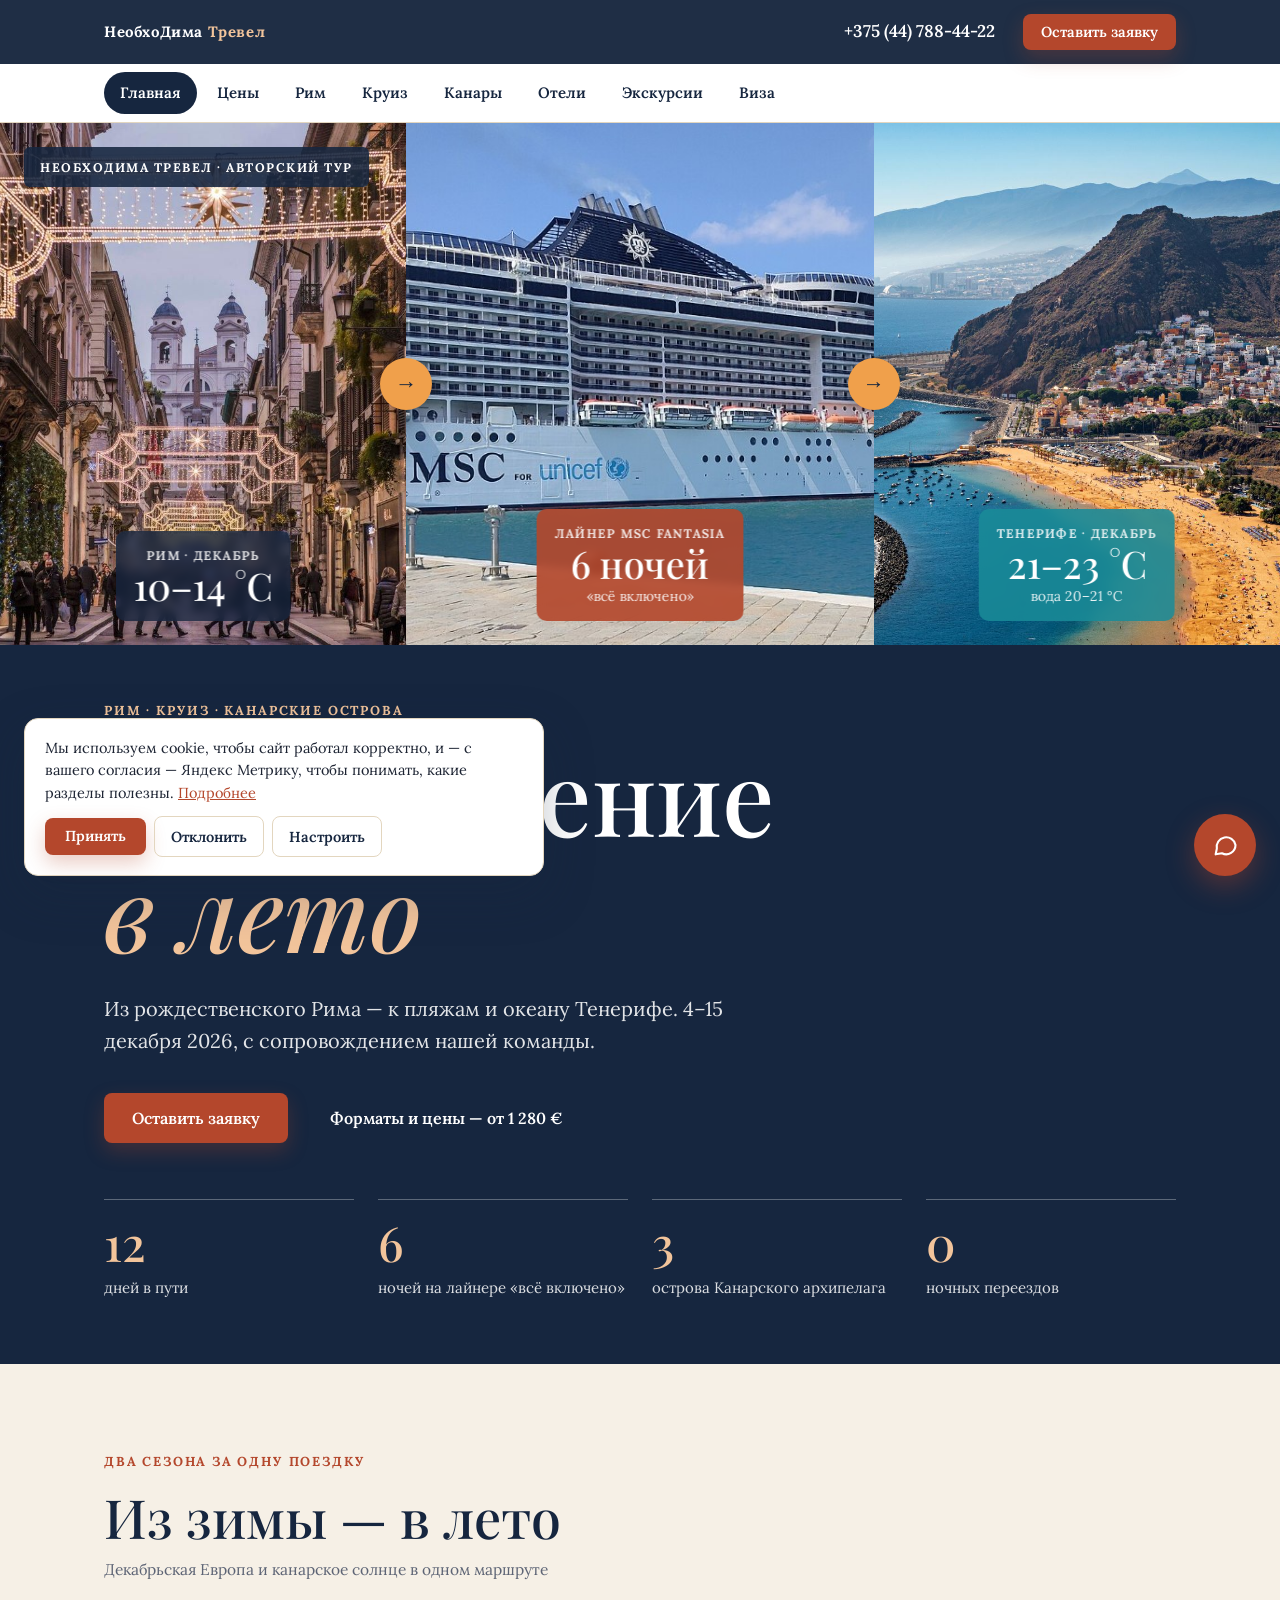
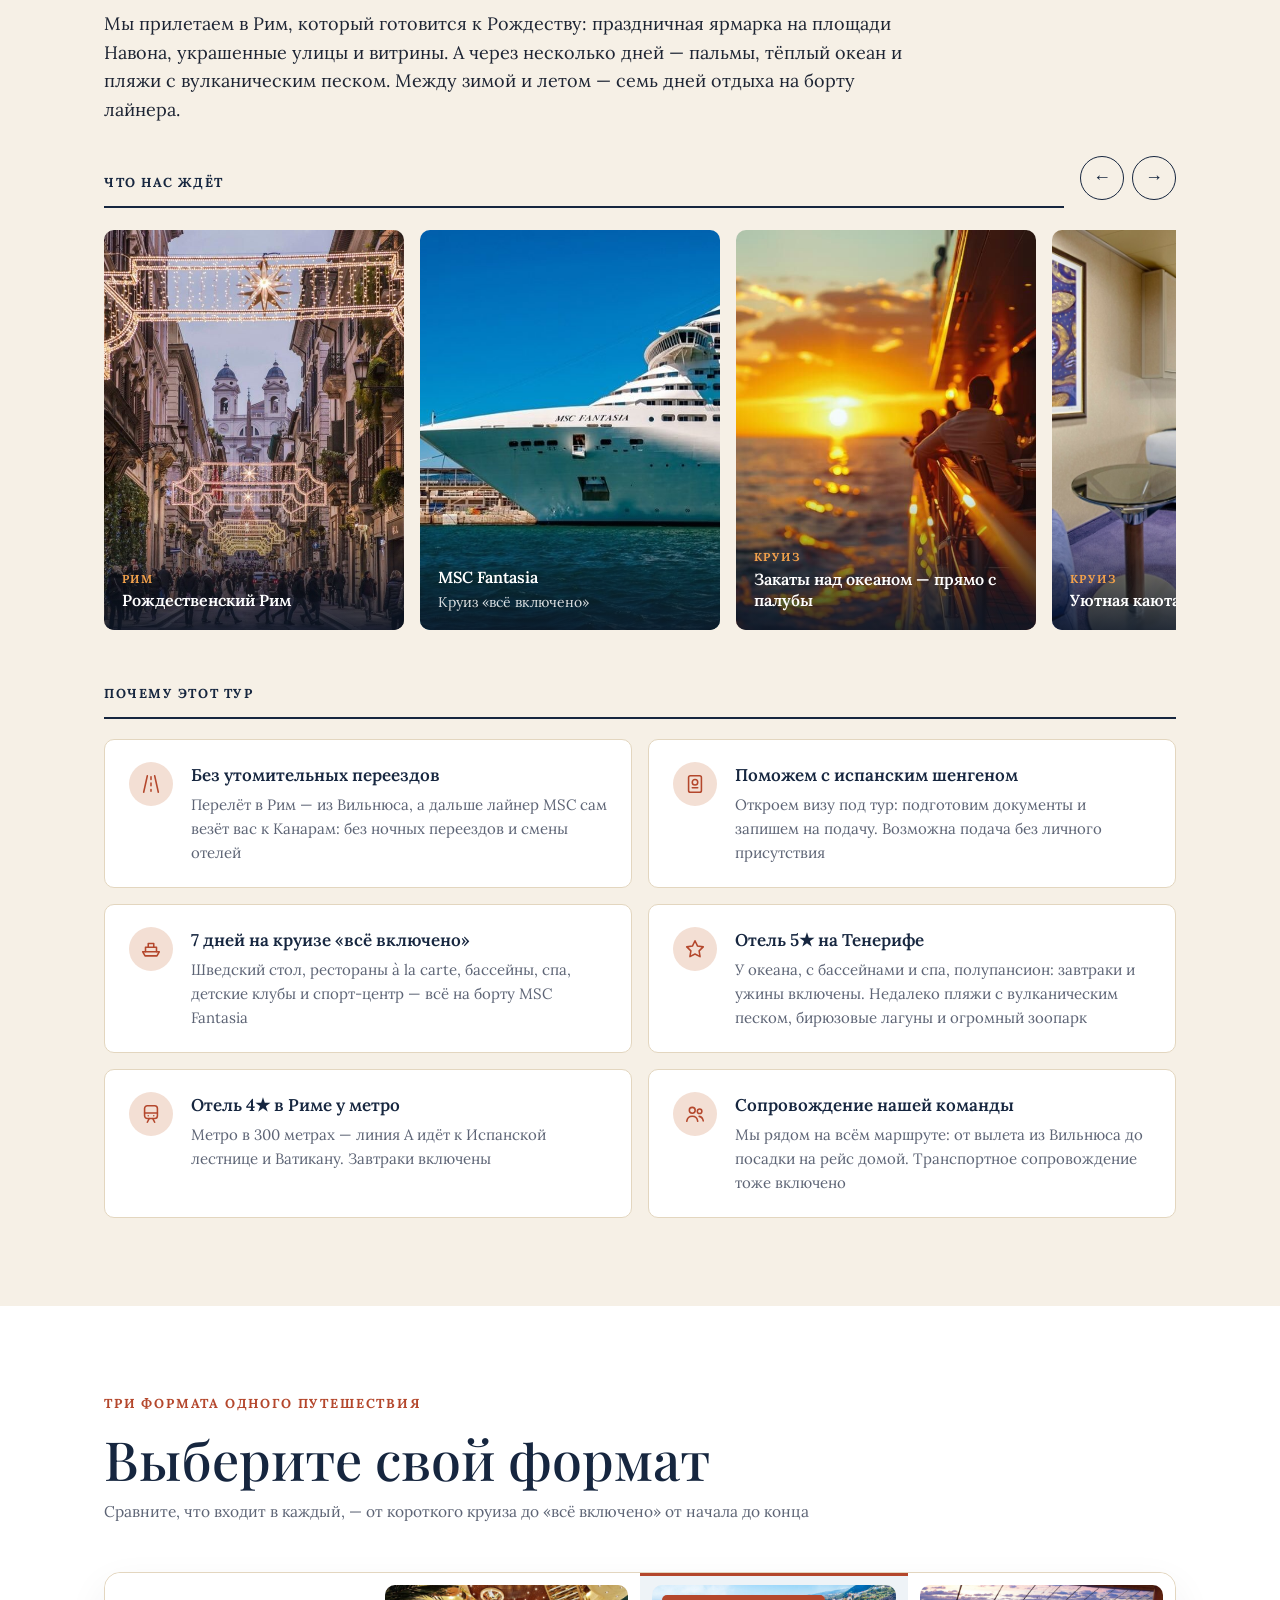
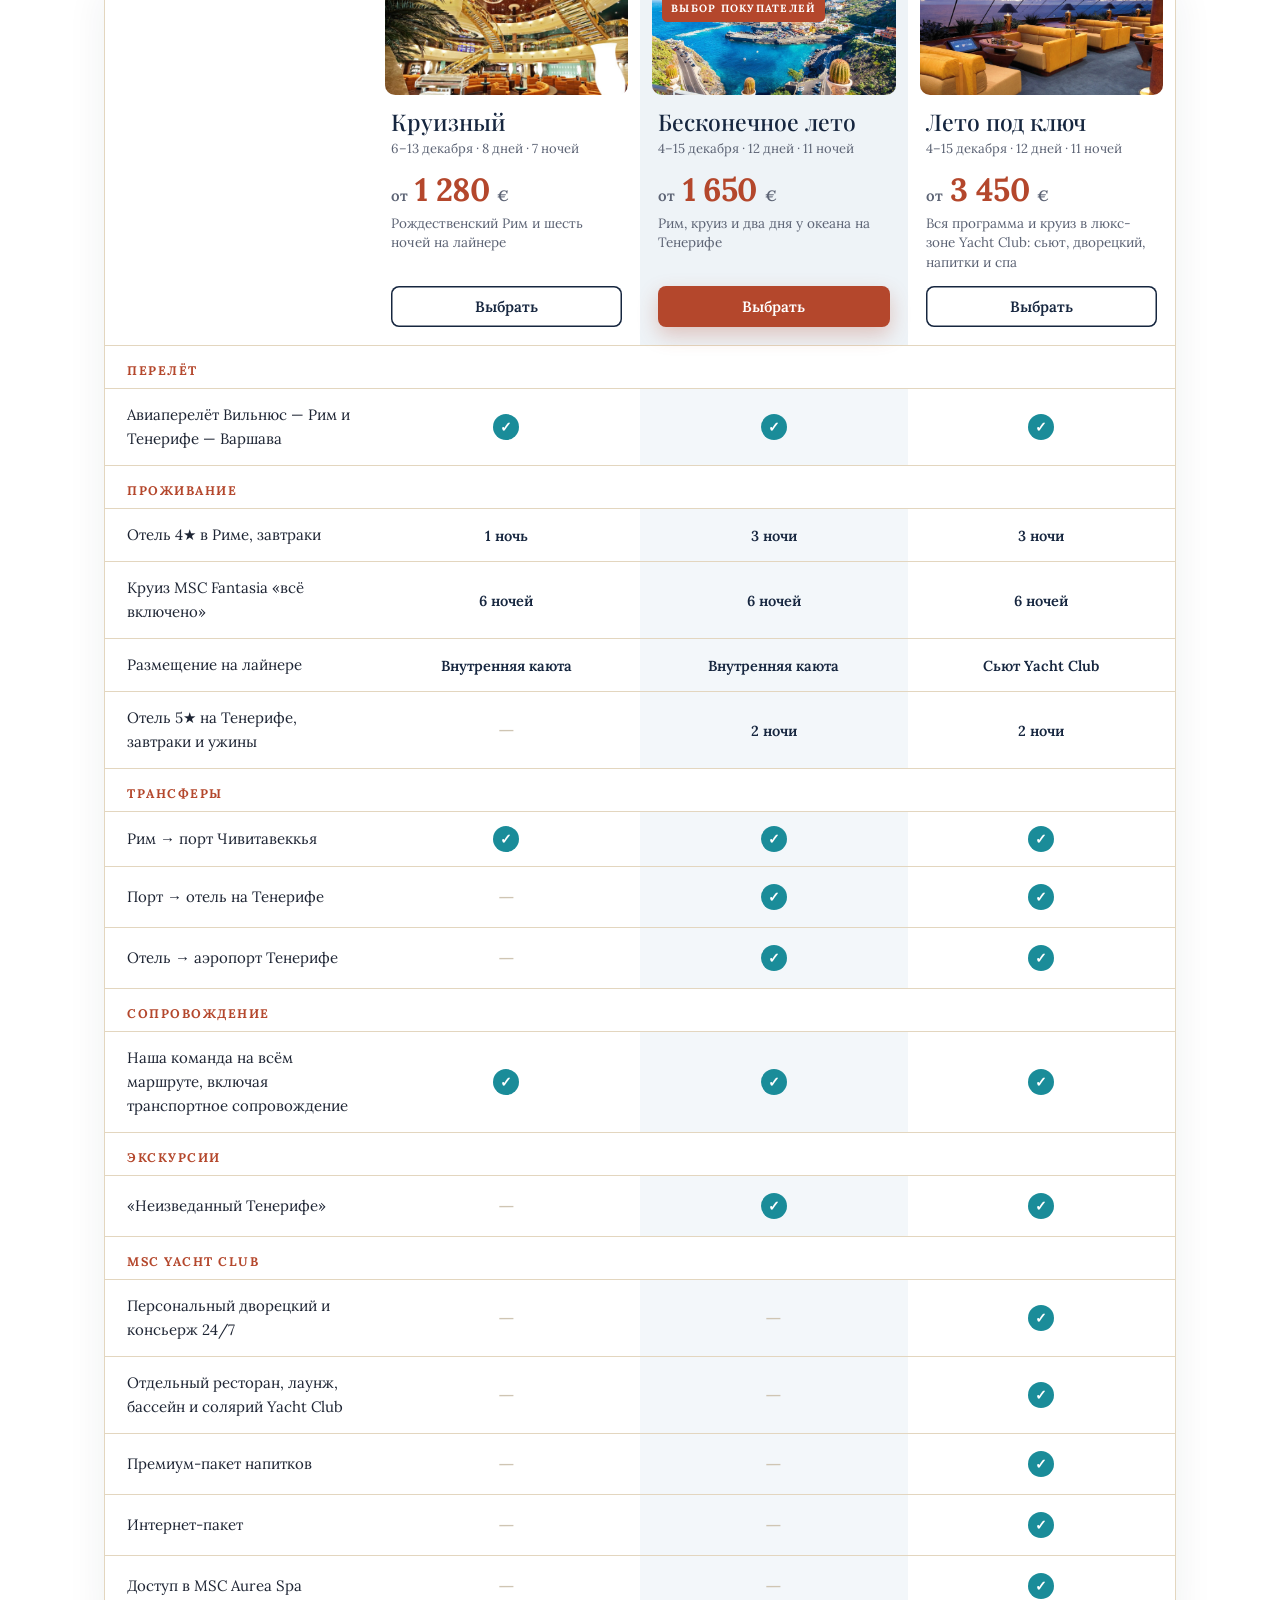
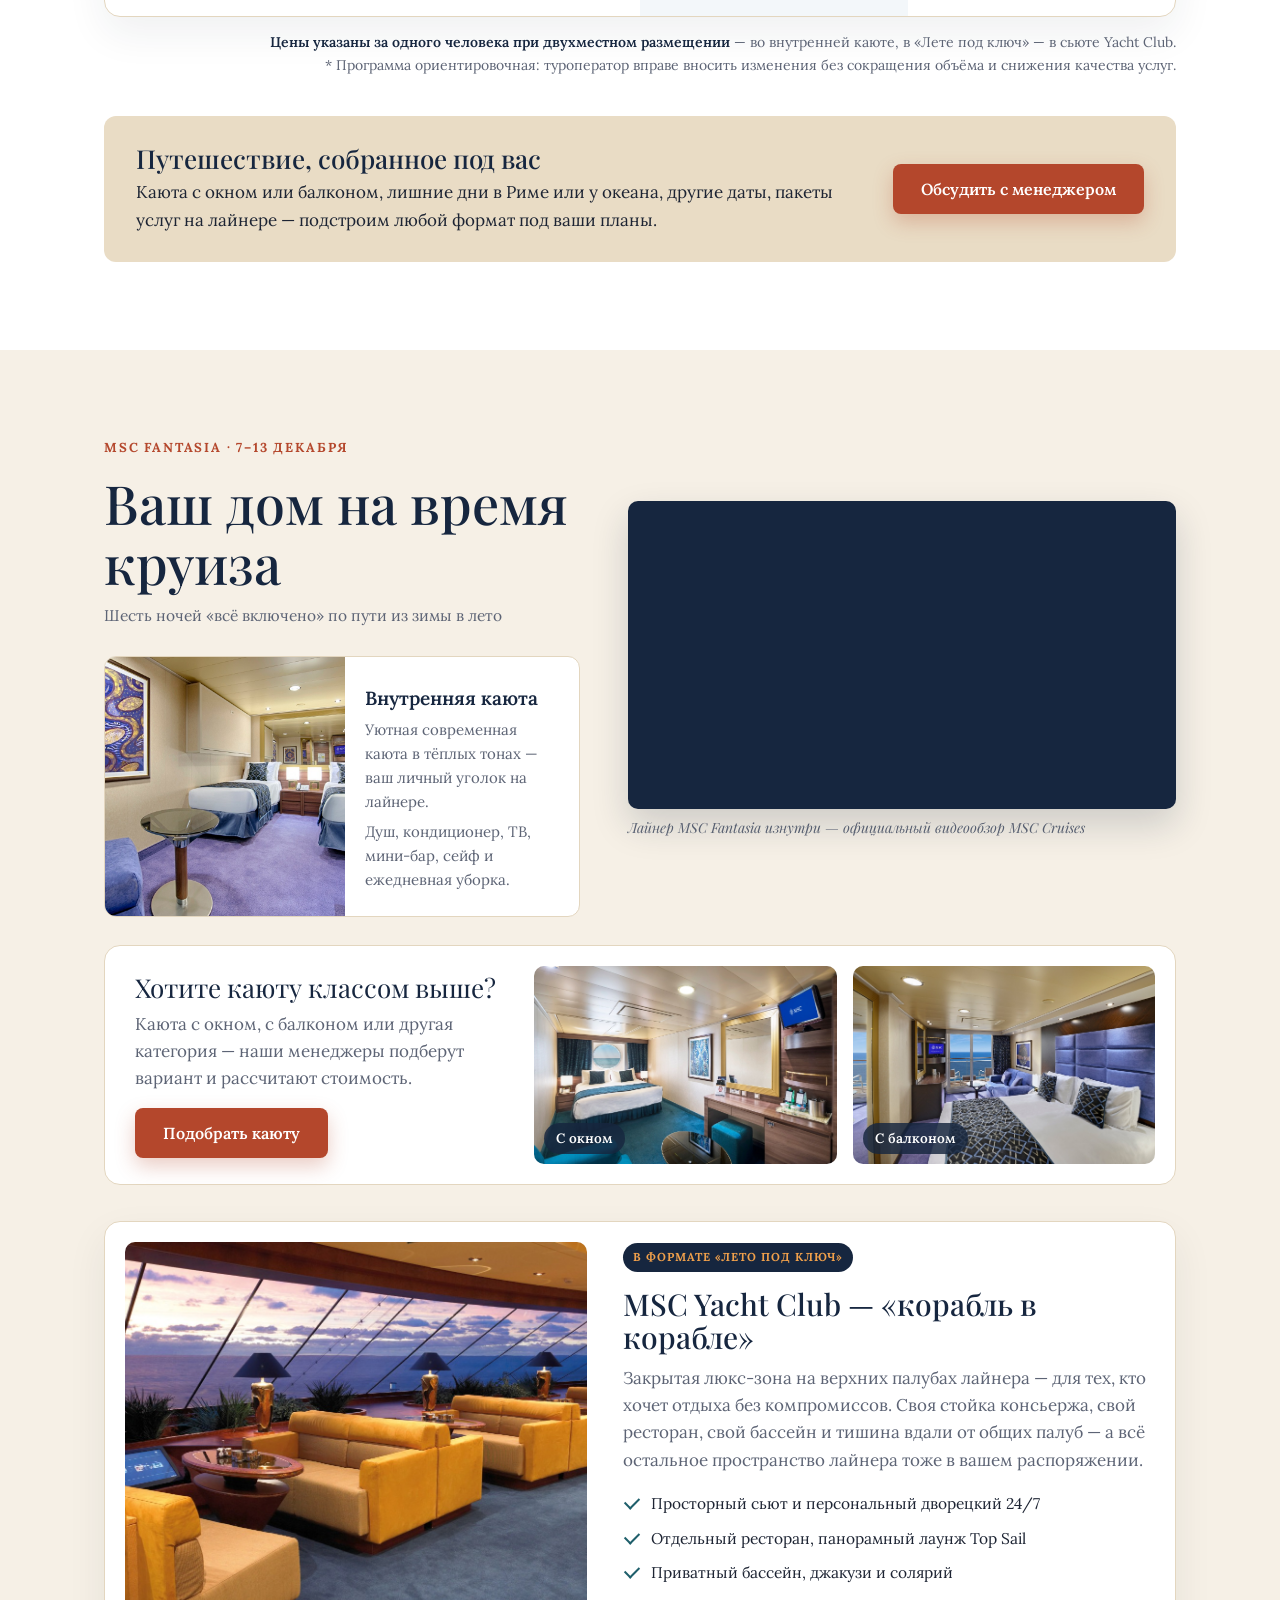
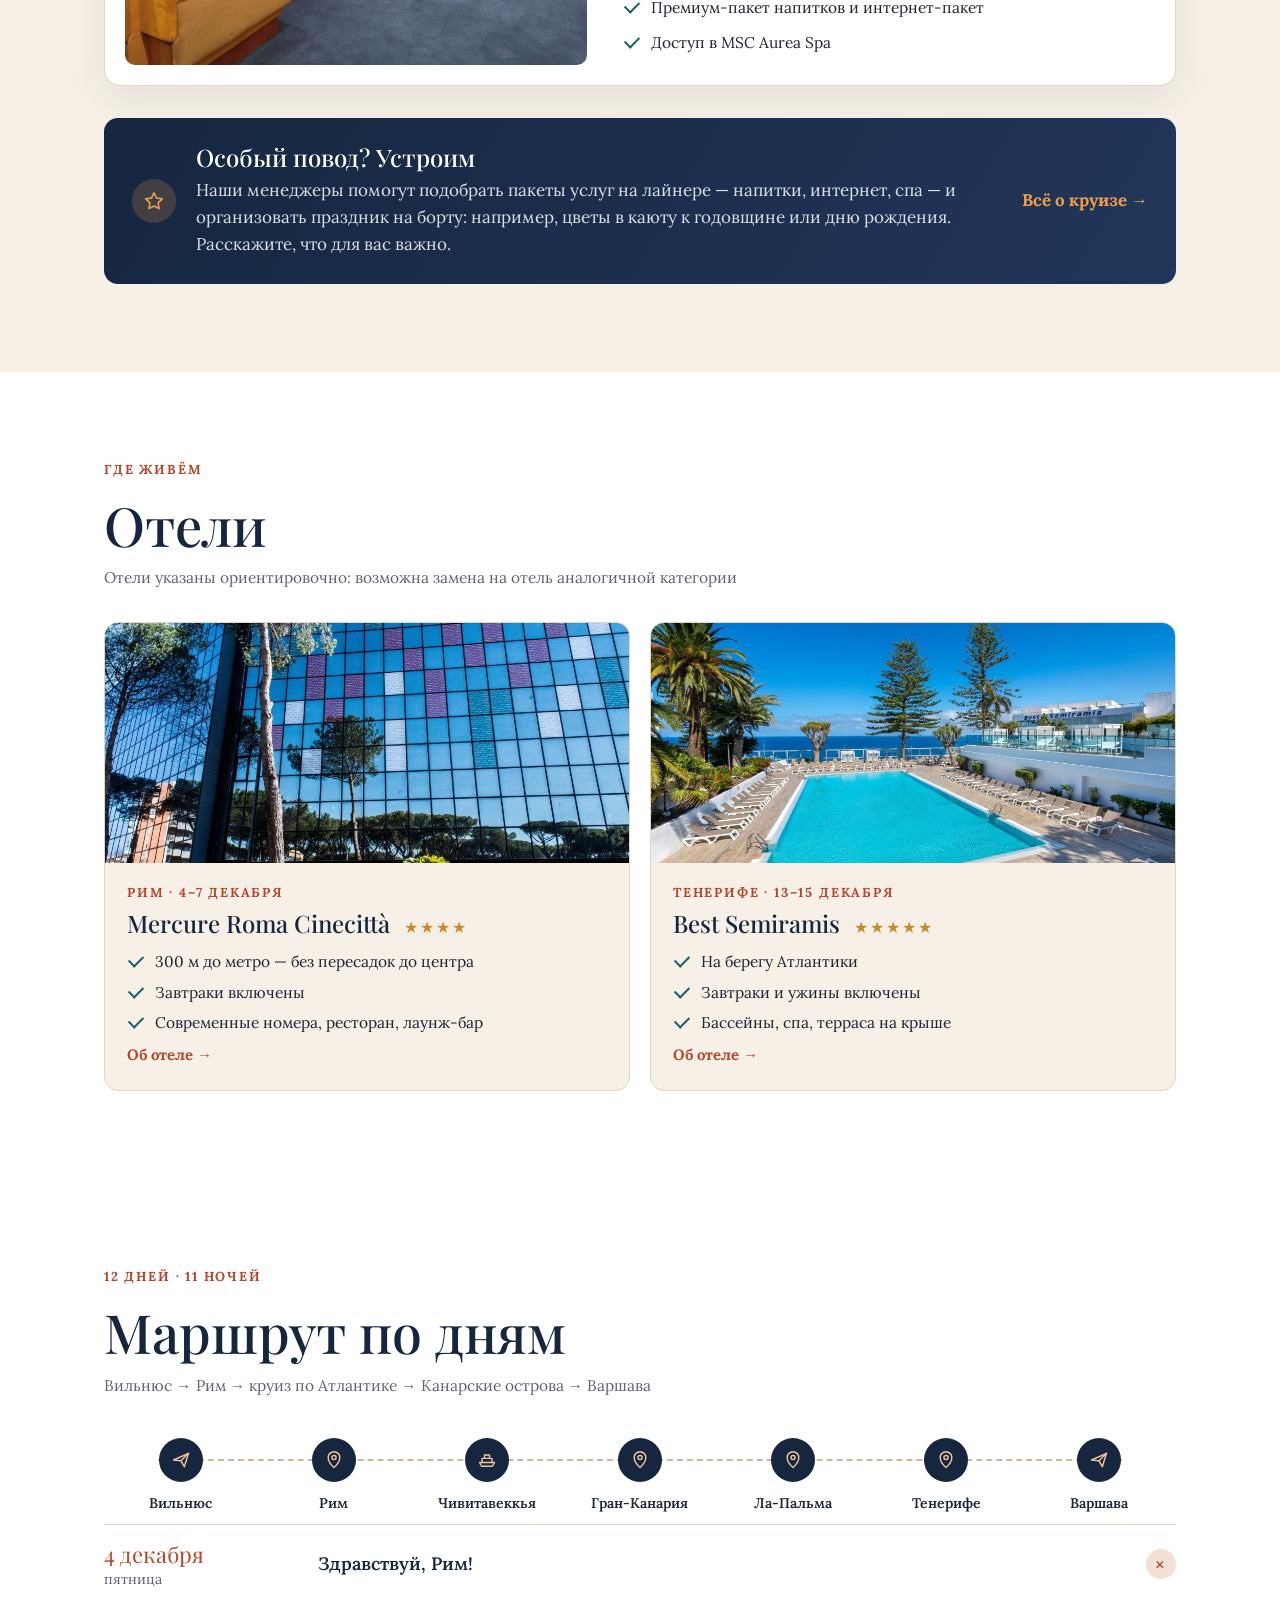
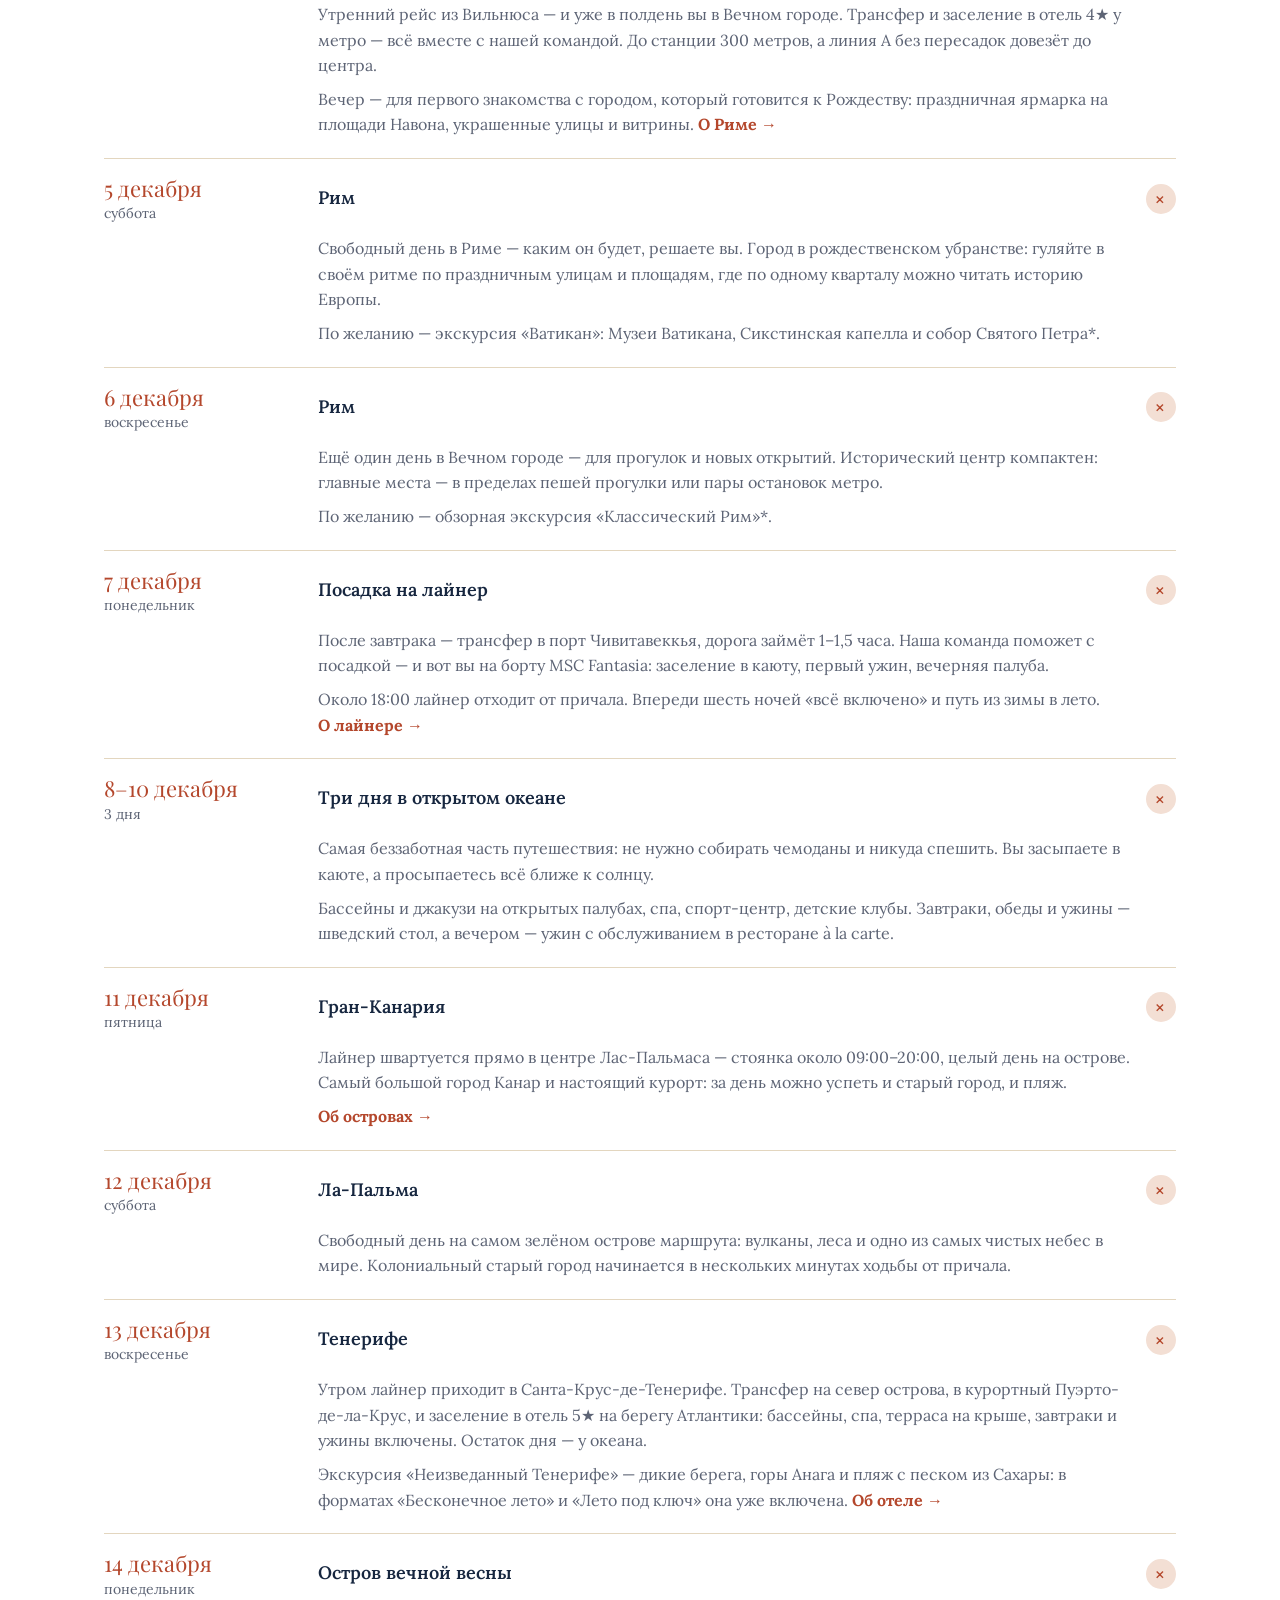
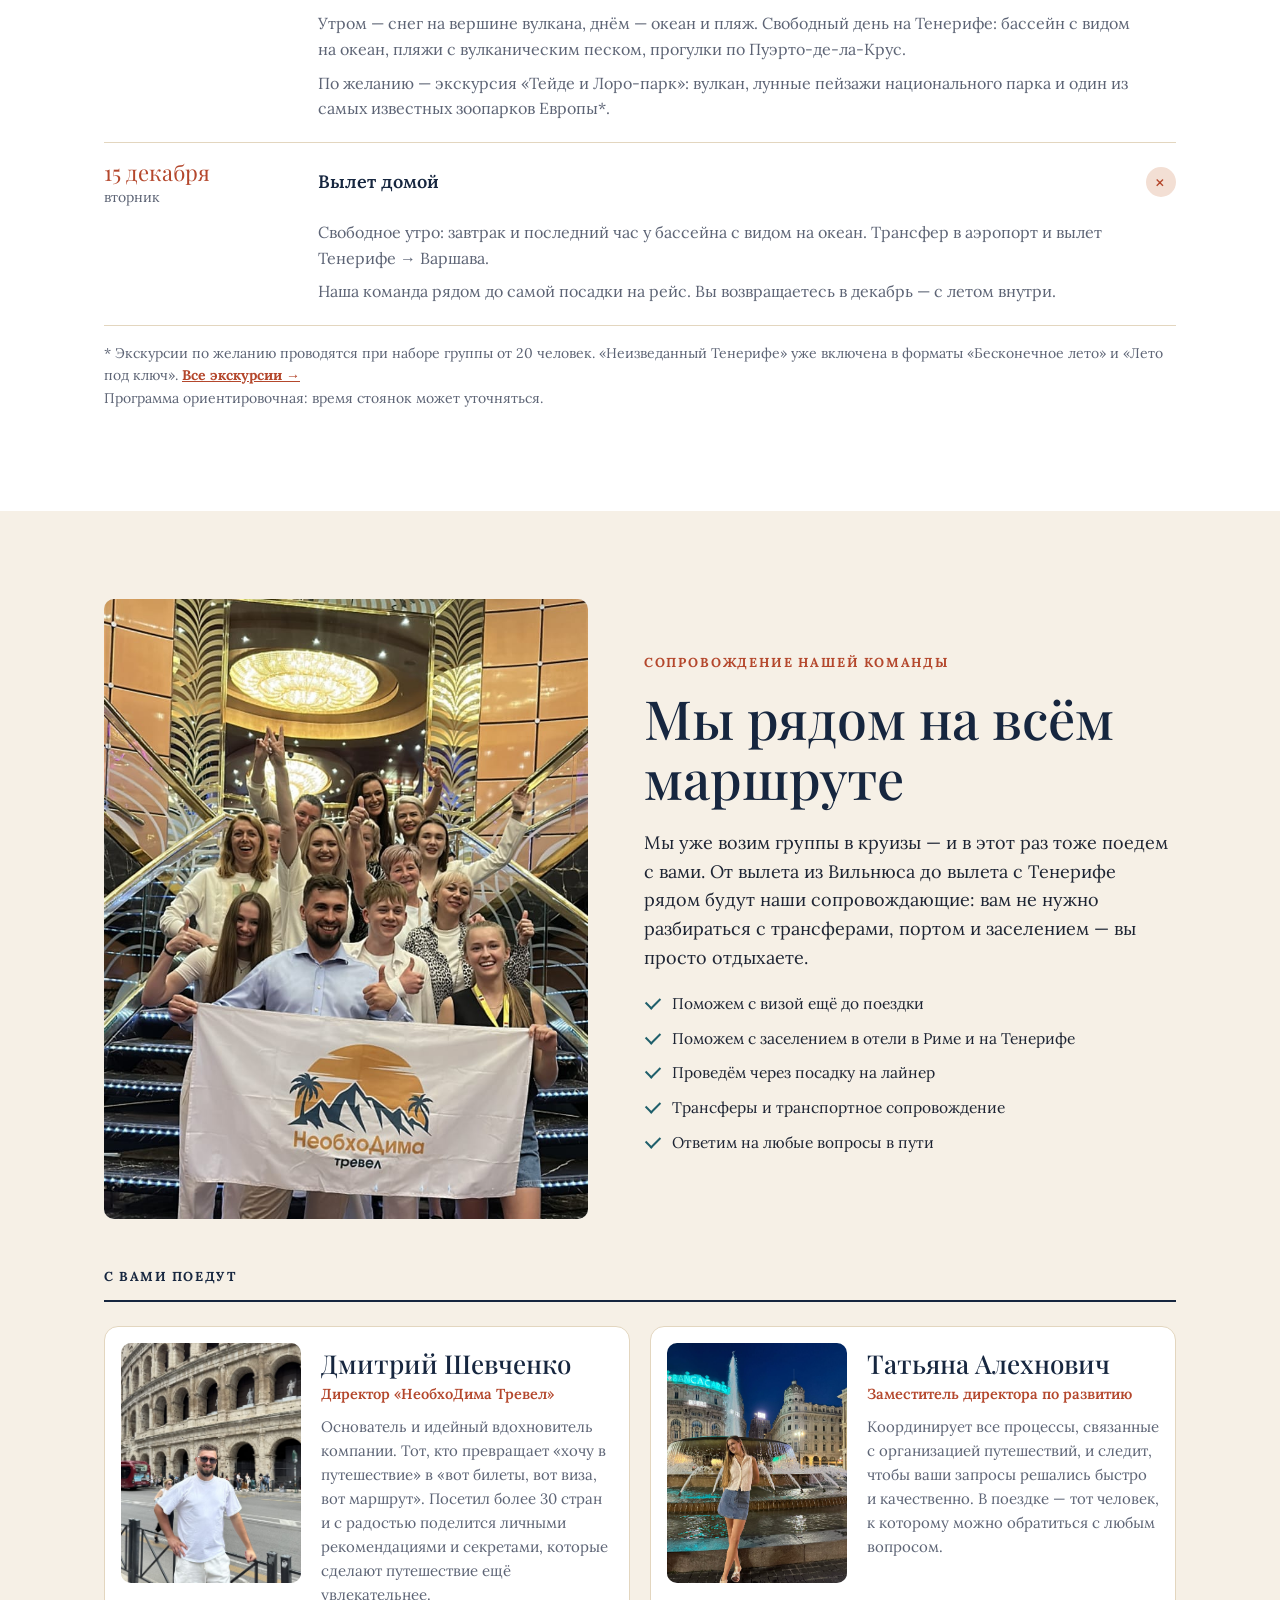
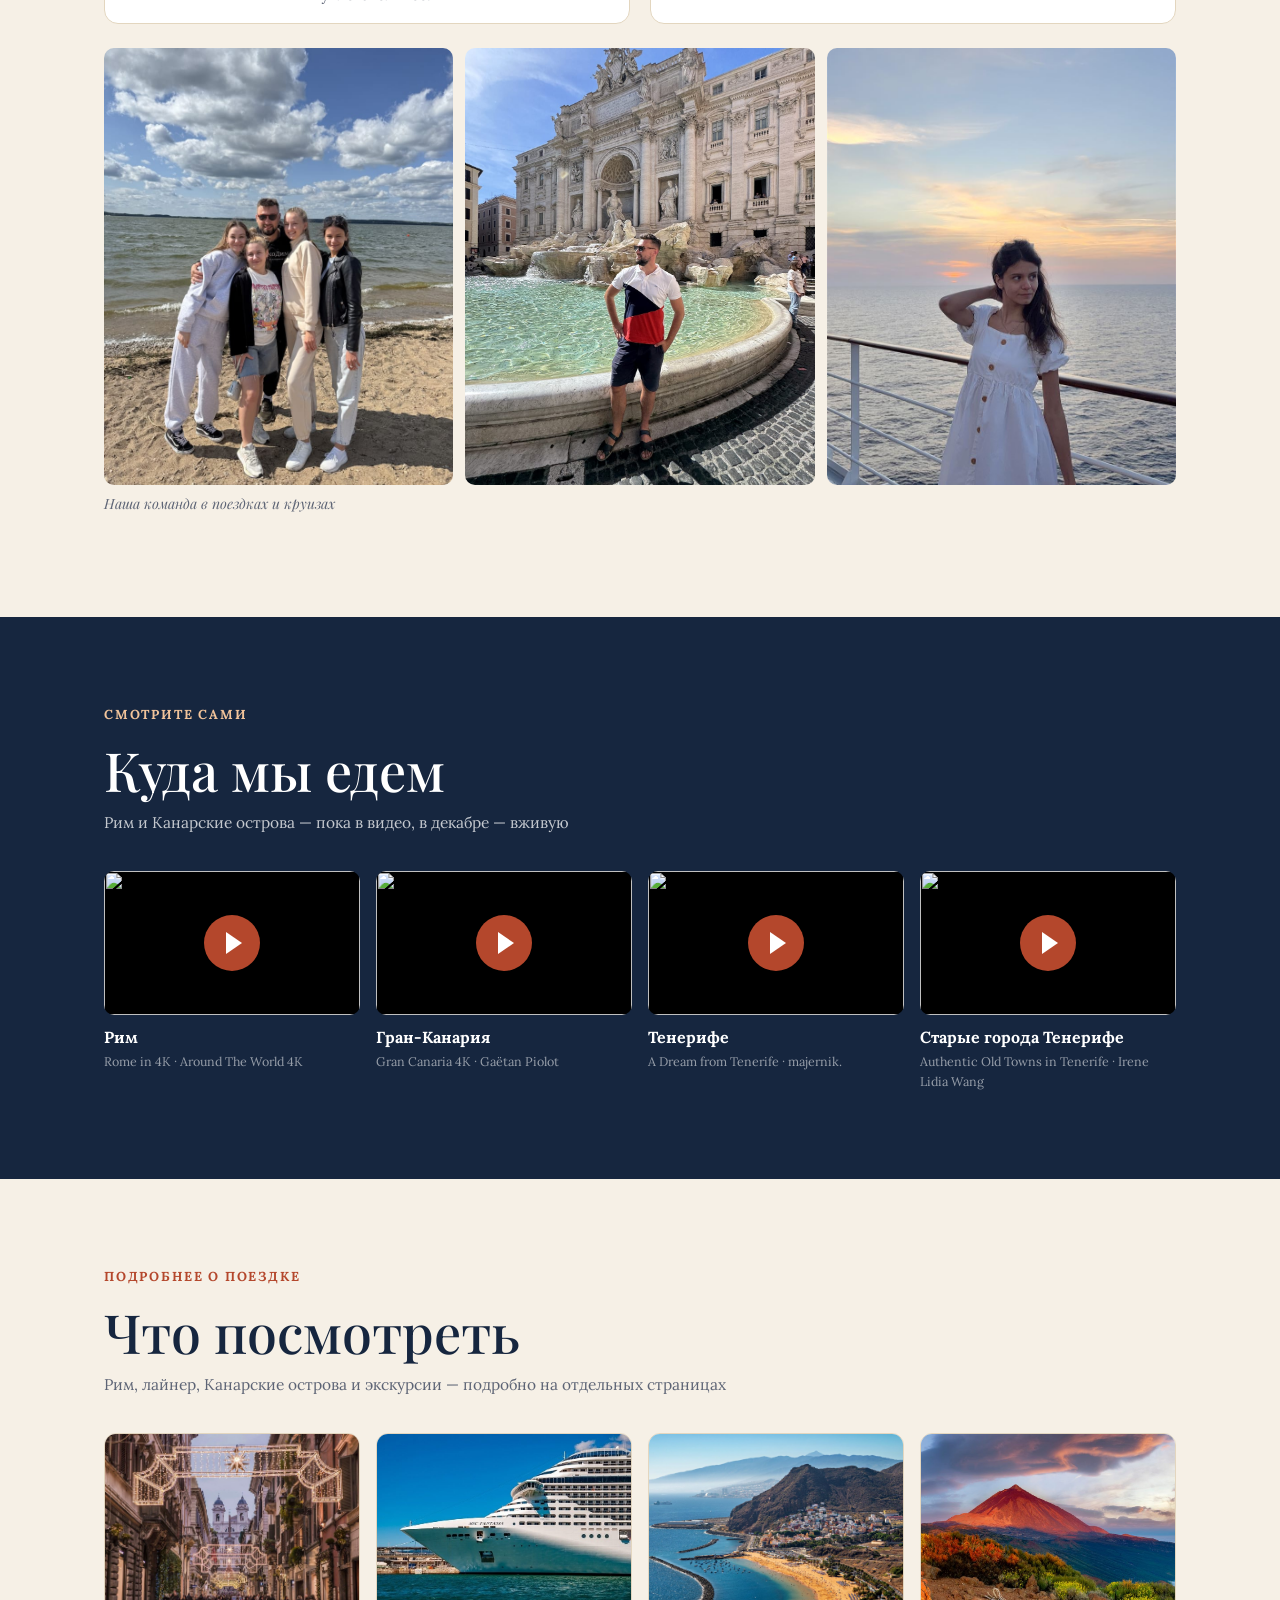
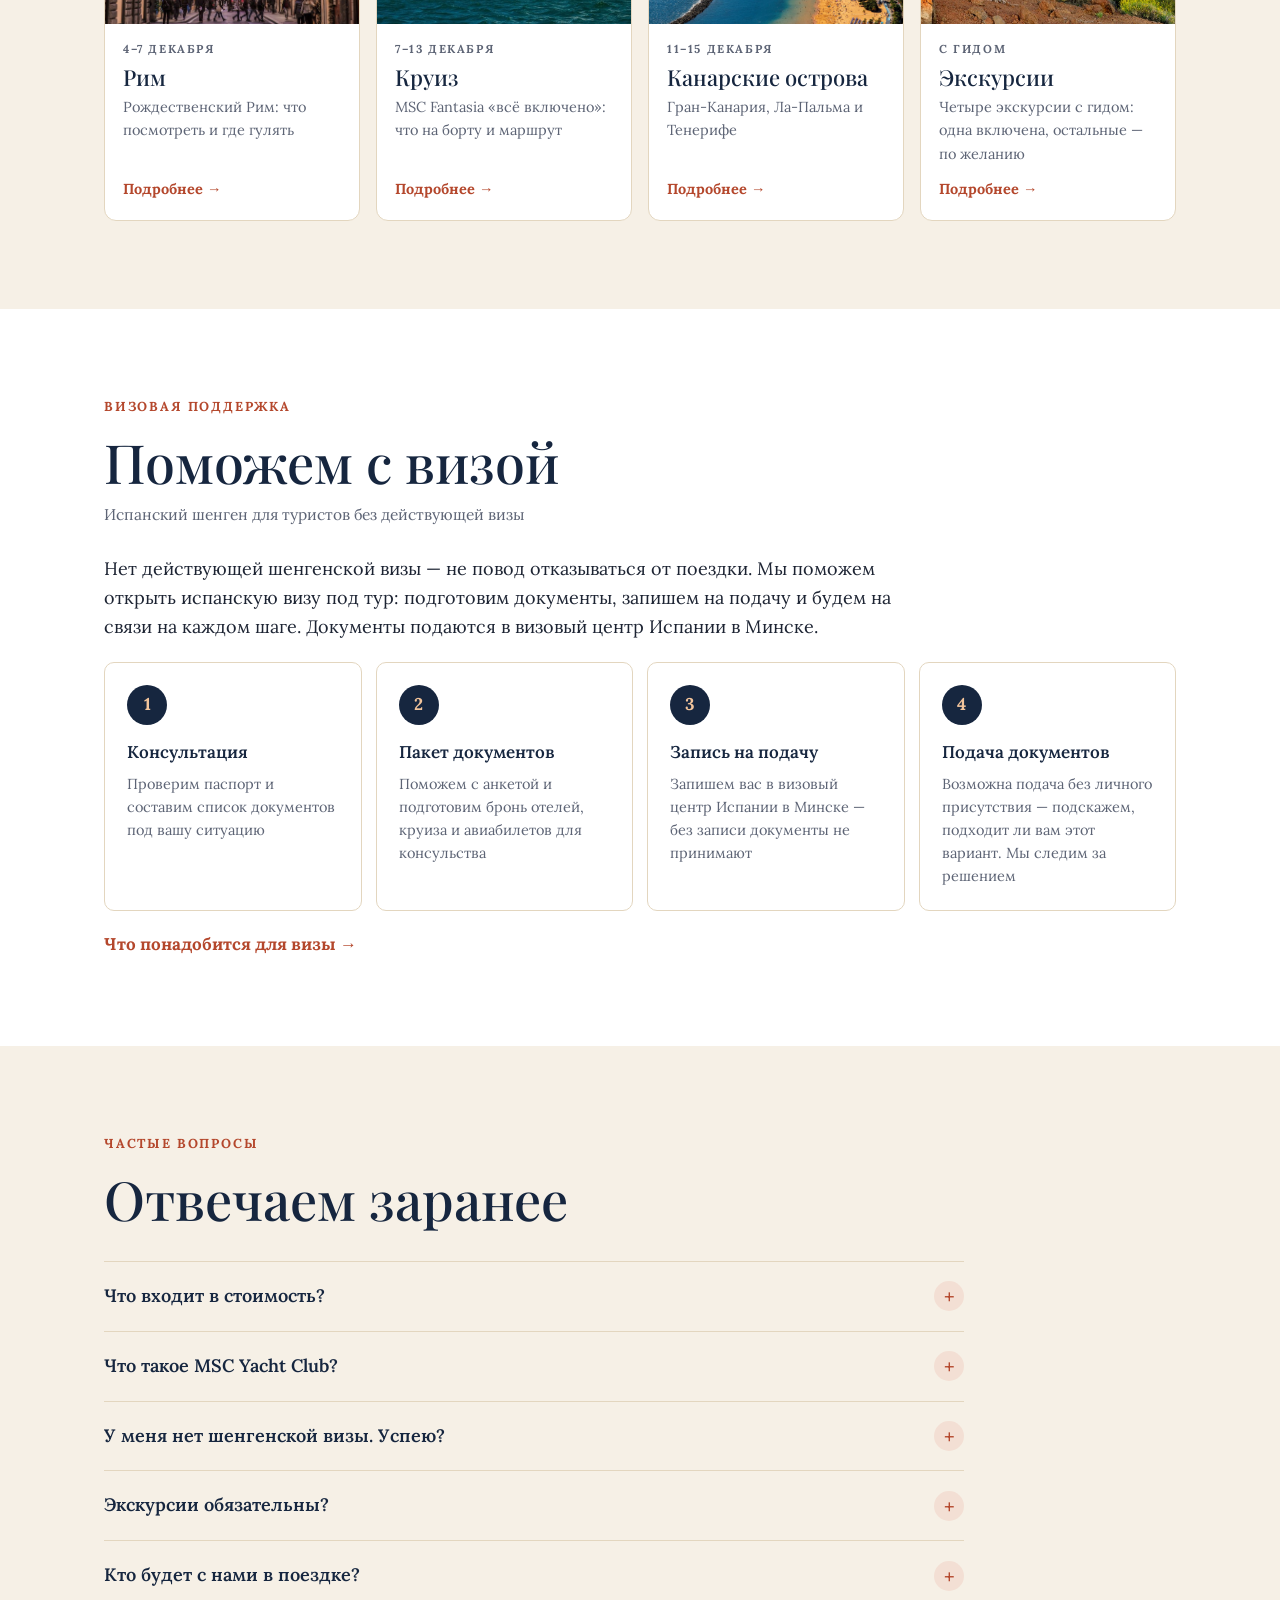
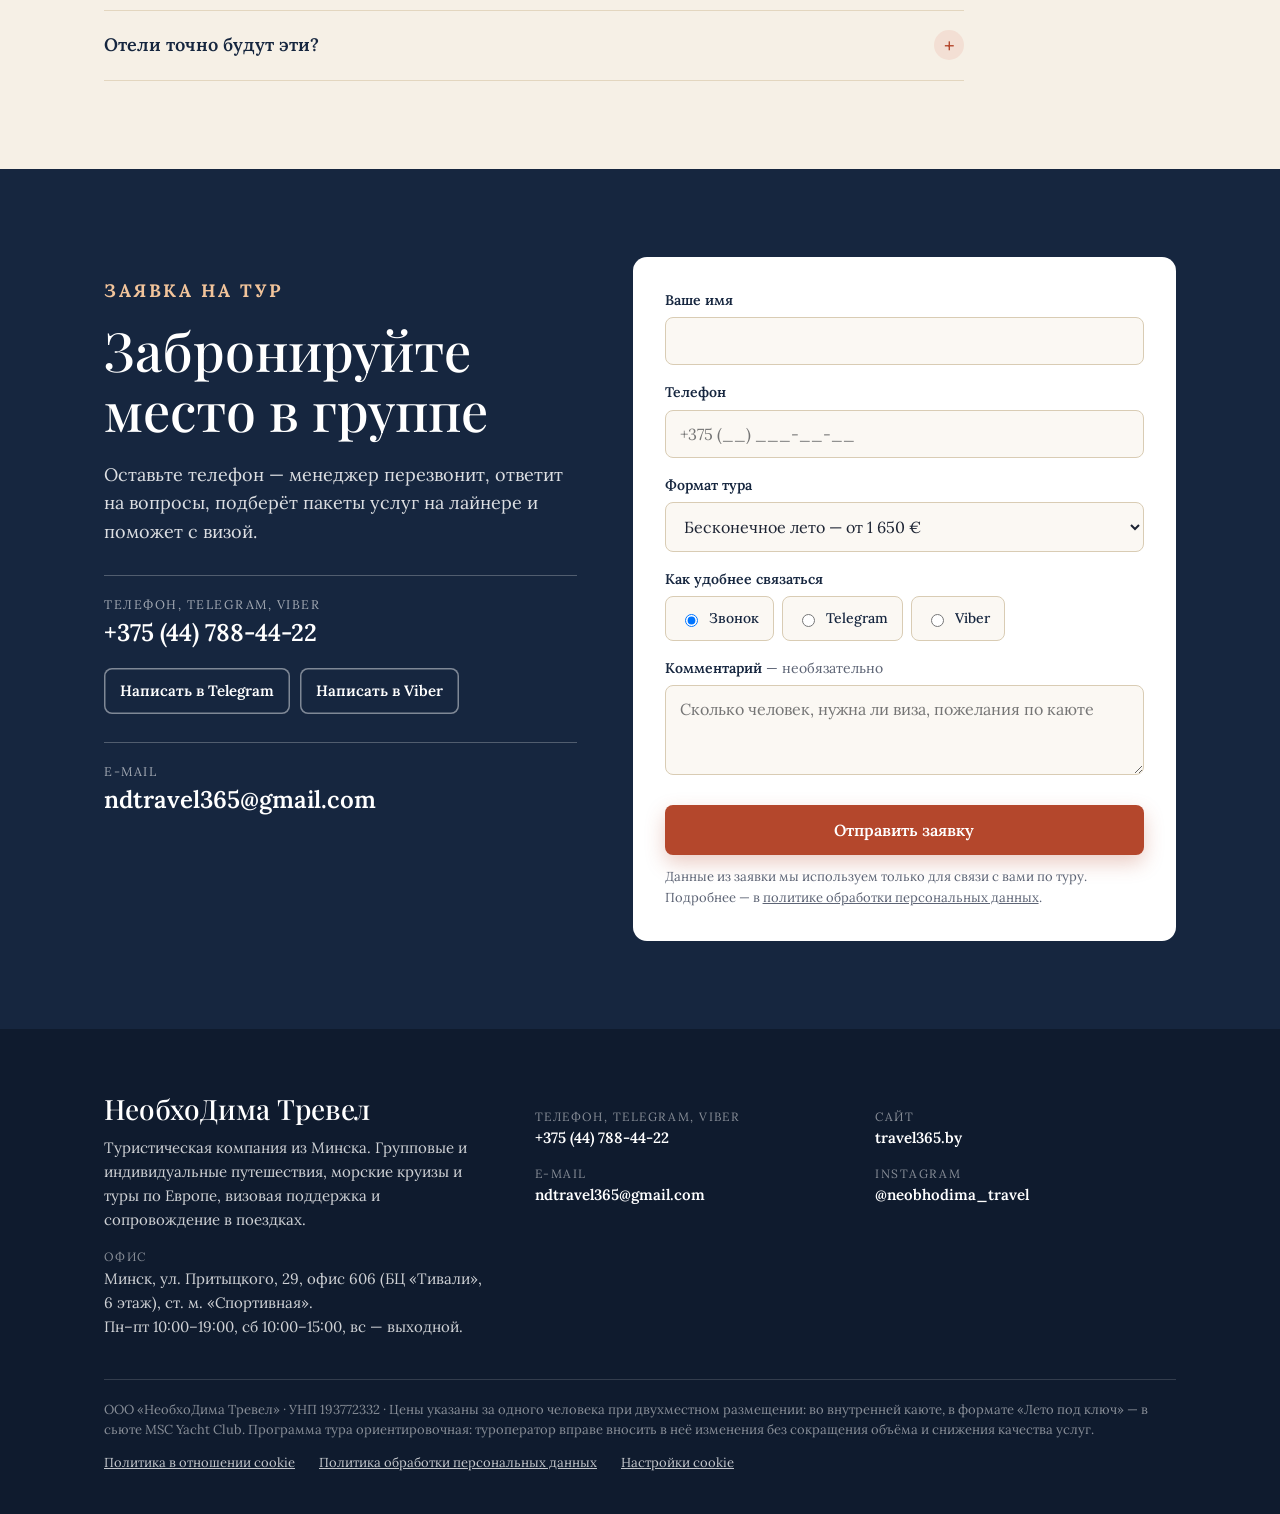
==== commit 290e5c4a: "Формат «Бесконечное лето»: фото Тенерифе вместо Рима Co-Authored-By: Claude Opus 5.5 <noreply@anthro" ====
--- a/index.html
+++ b/index.html
@@ -151,7 +151,7 @@
           </div>
         </div>
         <div class="cmp-plan featured" role="columnheader">
-          <div class="cmp-photo ph"><img src="images/rome-december.jpg" alt="Рождественский Рим" loading="lazy"><span class="plan-flag">Выбор покупателей</span></div>
+          <div class="cmp-photo ph"><img src="images/garachico.jpg" alt="Гарачико, Тенерифе" loading="lazy"><span class="plan-flag">Выбор покупателей</span></div>
           <div class="cmp-plan-body">
             <h3>Бесконечное лето</h3>
             <div class="cmp-meta">4–15 декабря · 12 дней · 11 ночей</div>
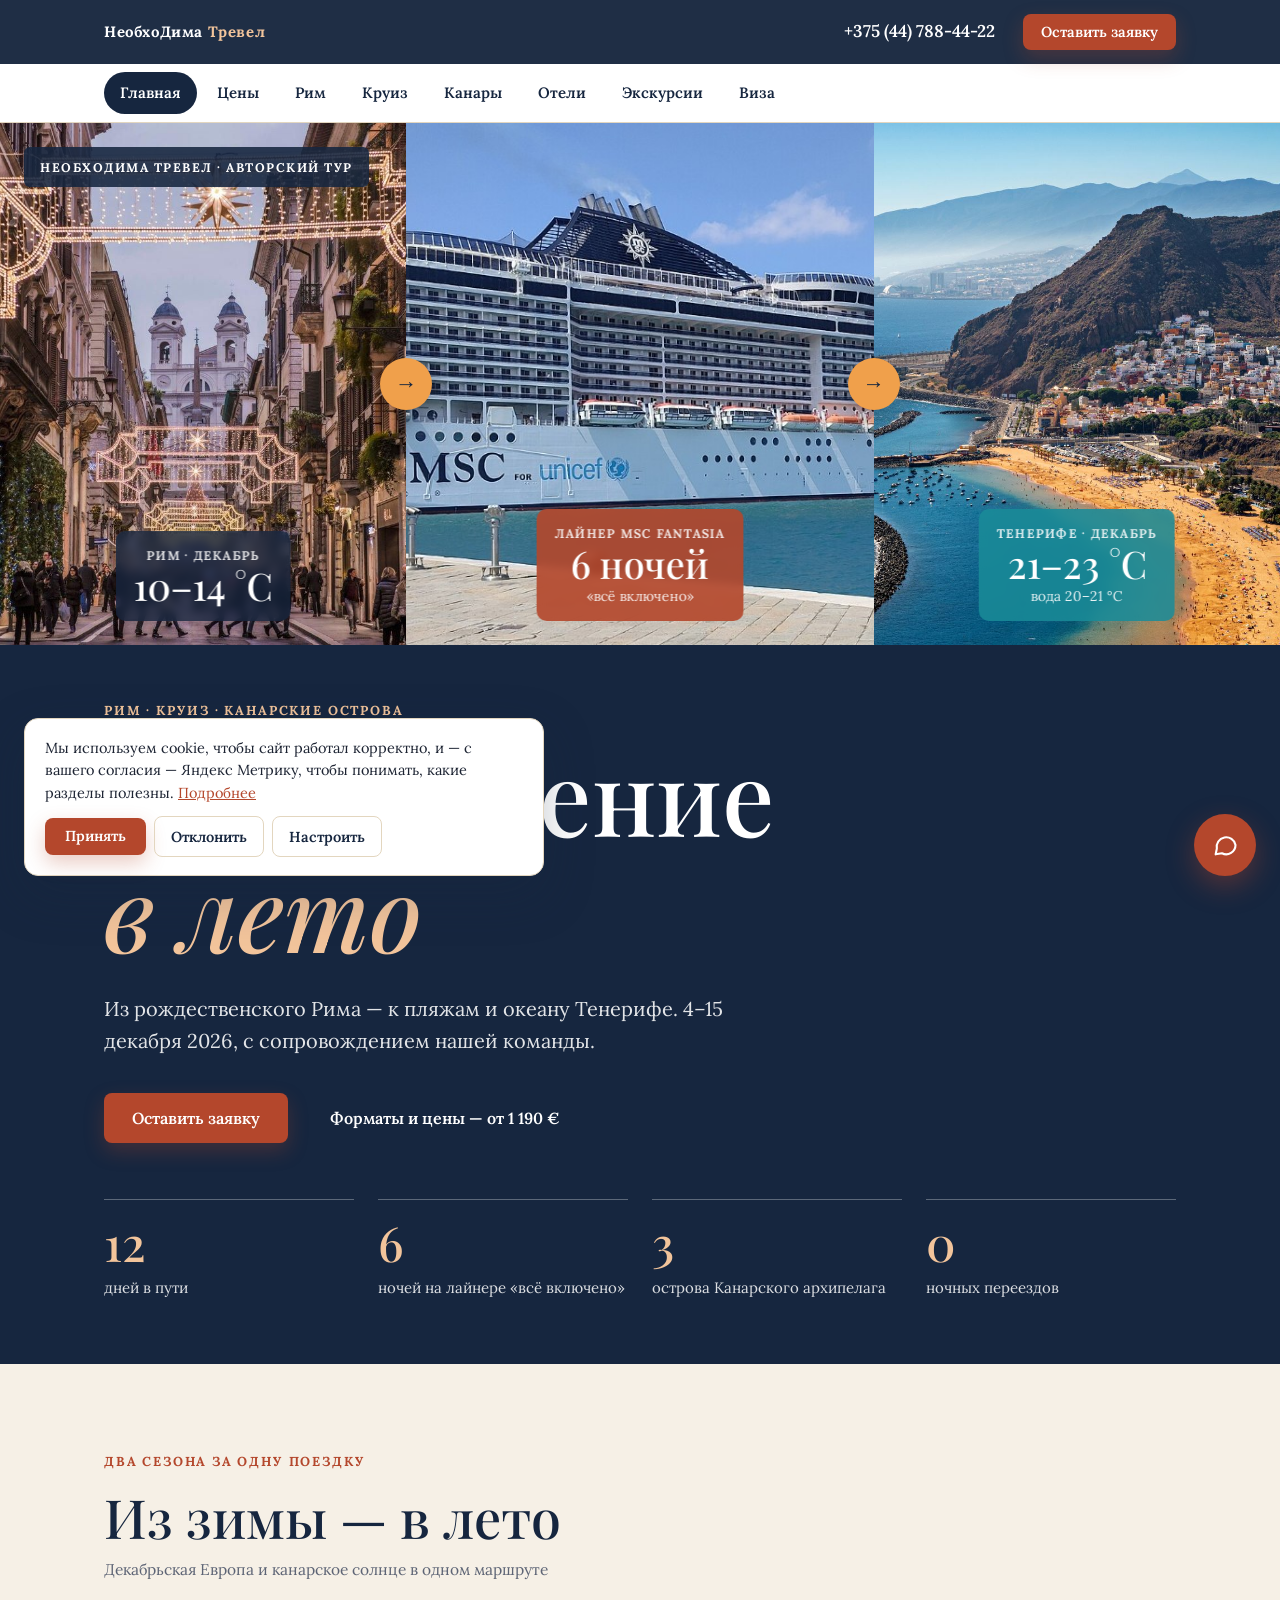
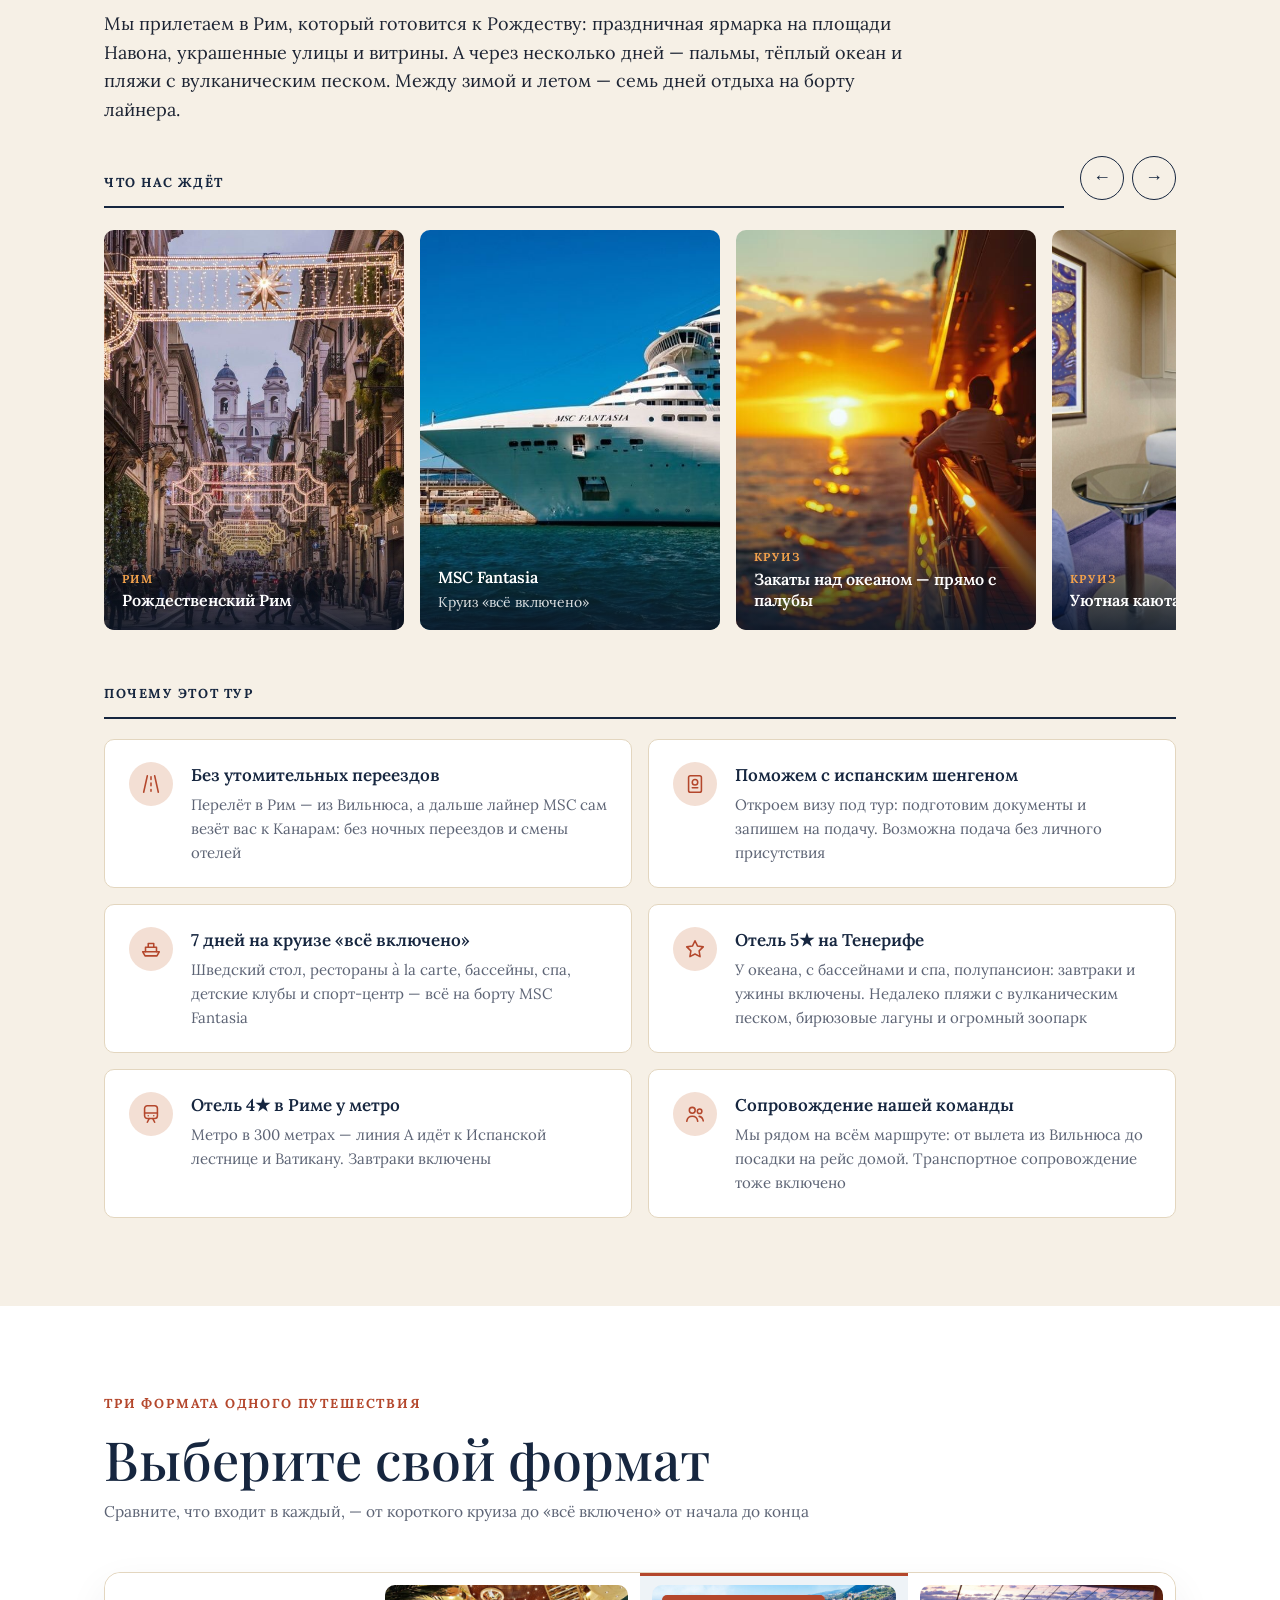
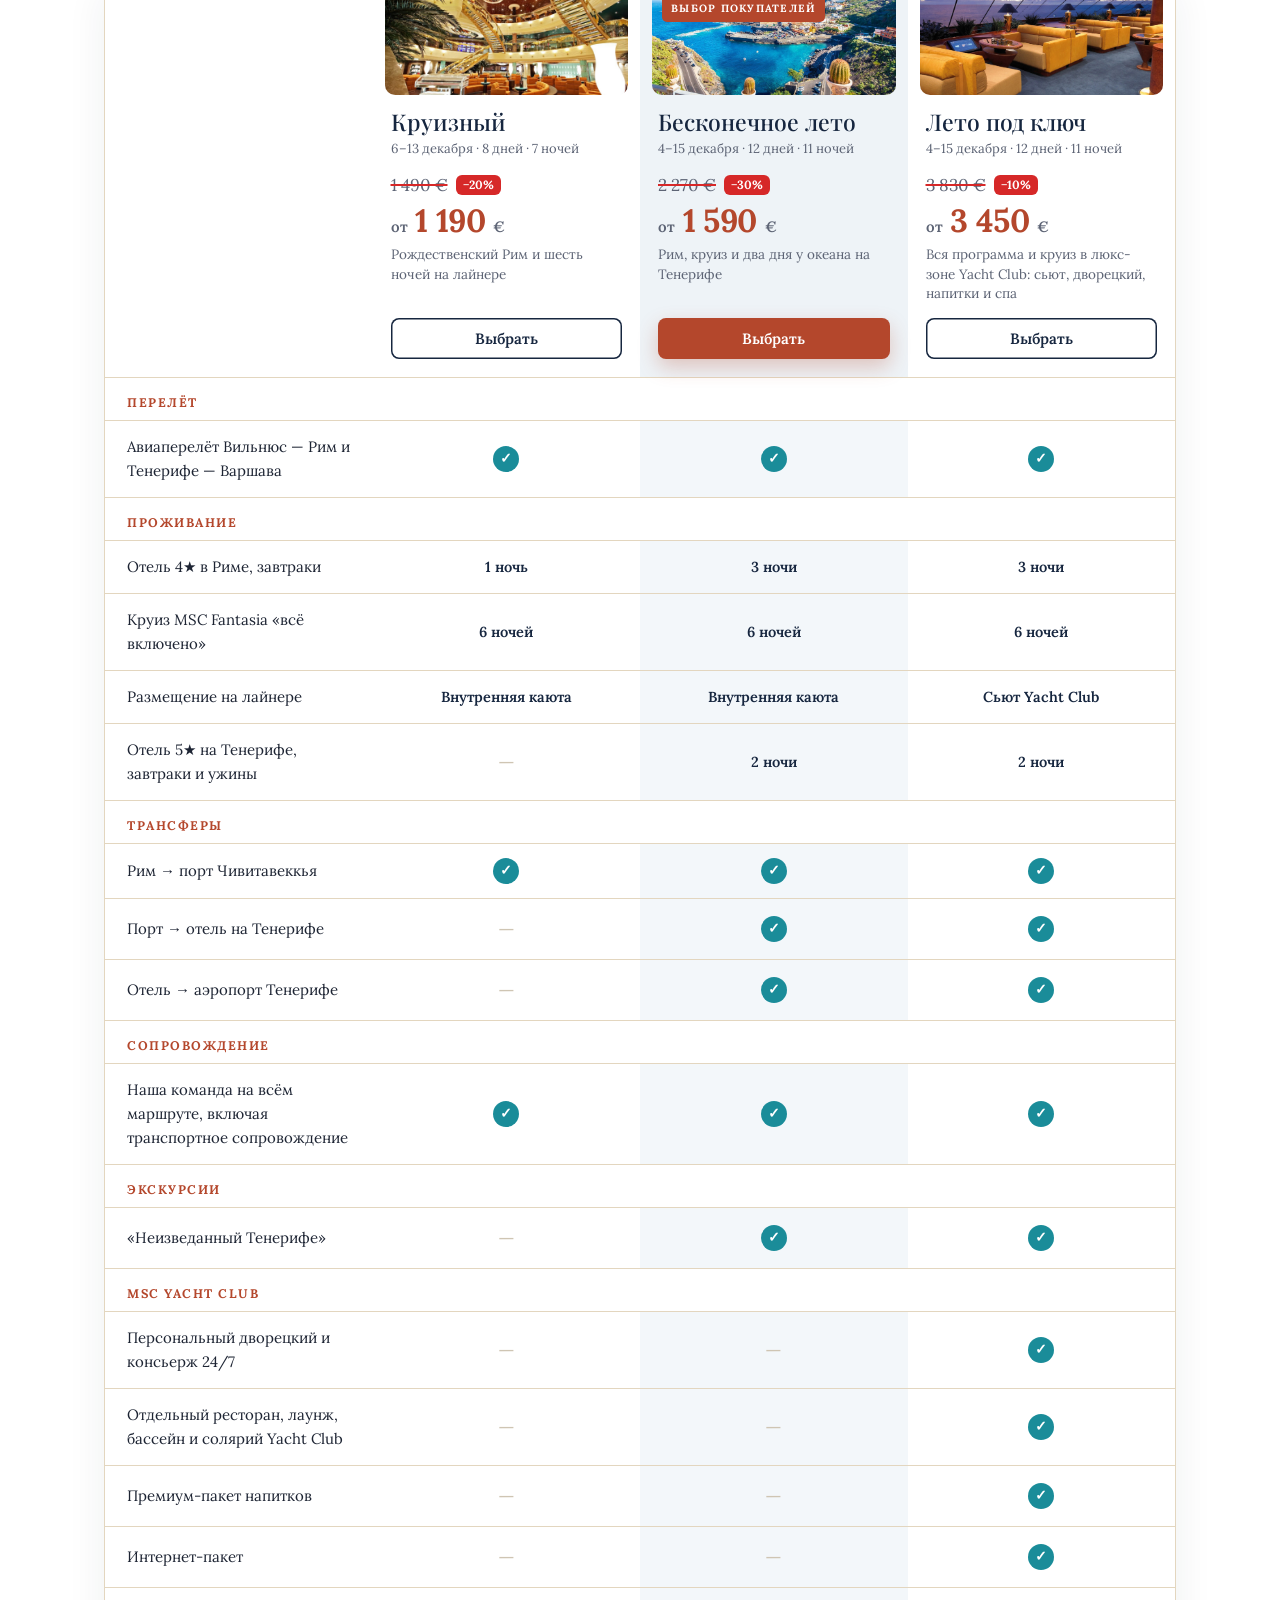
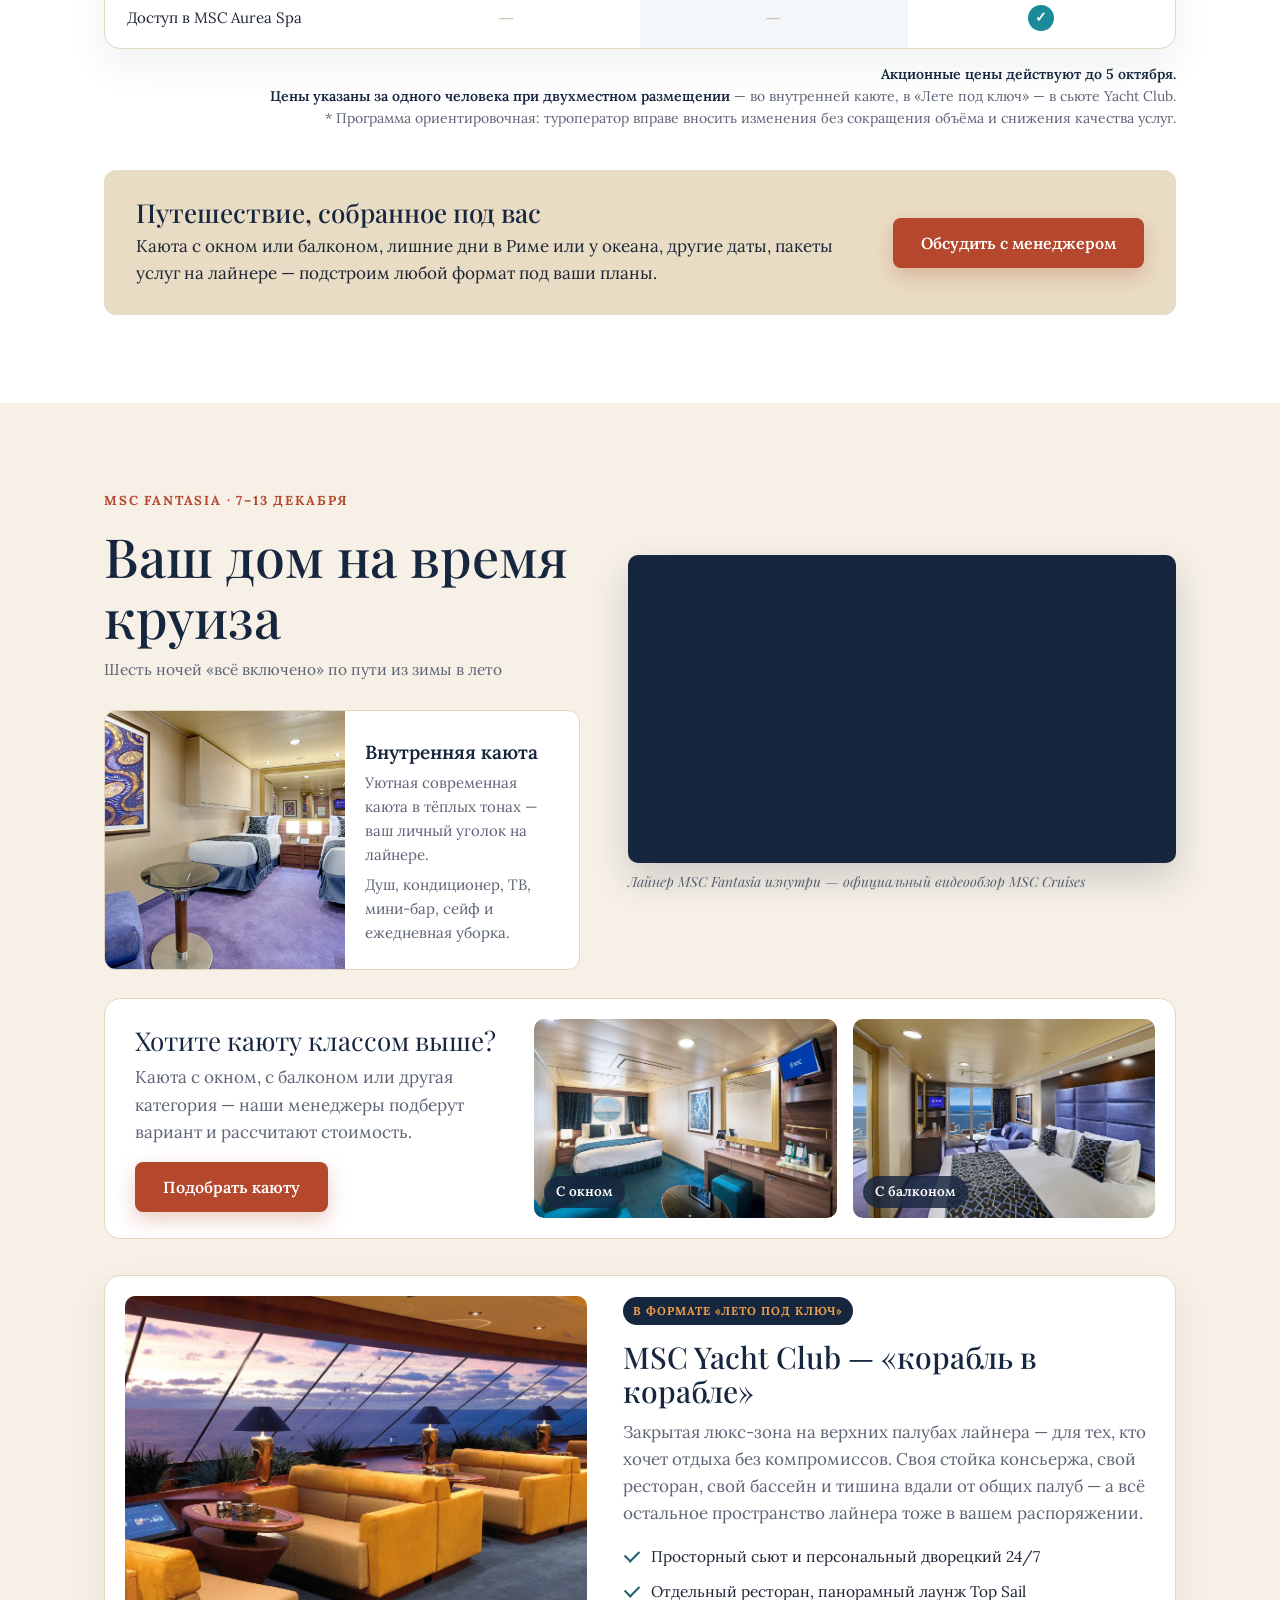
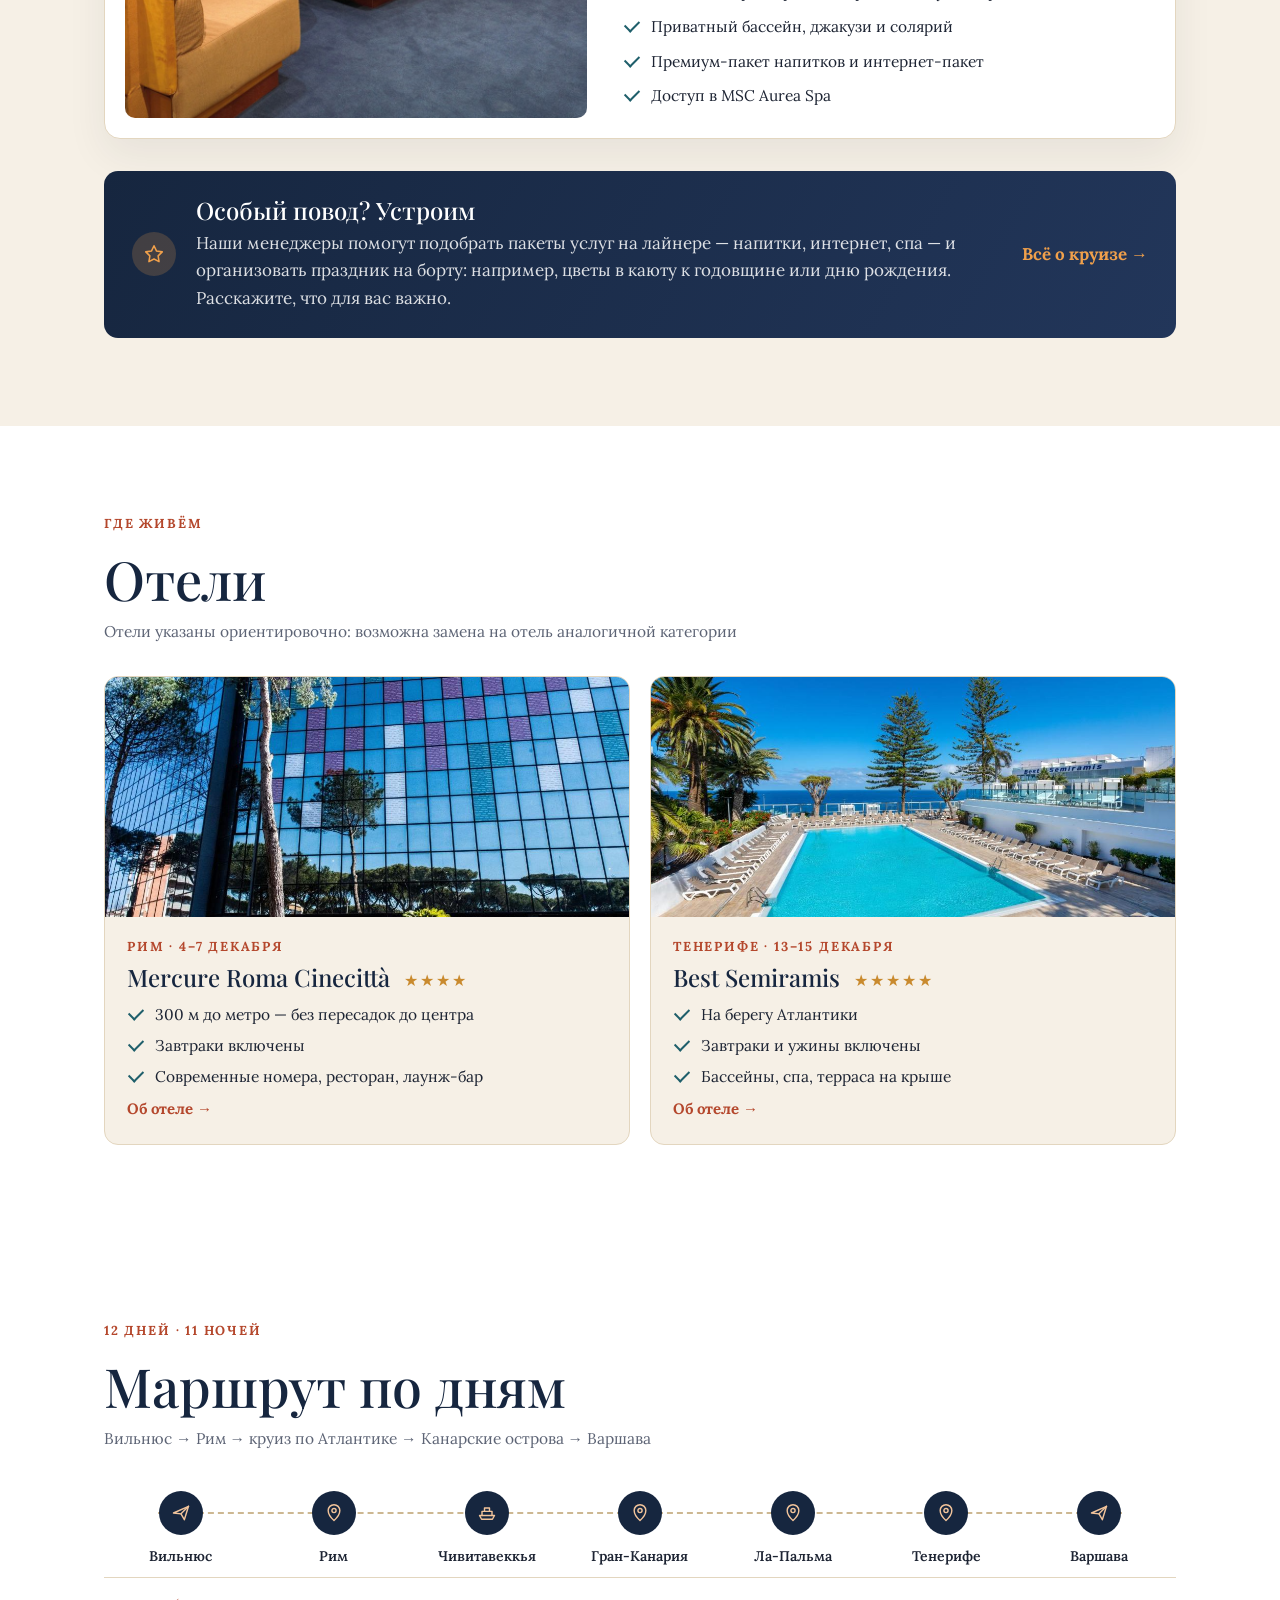
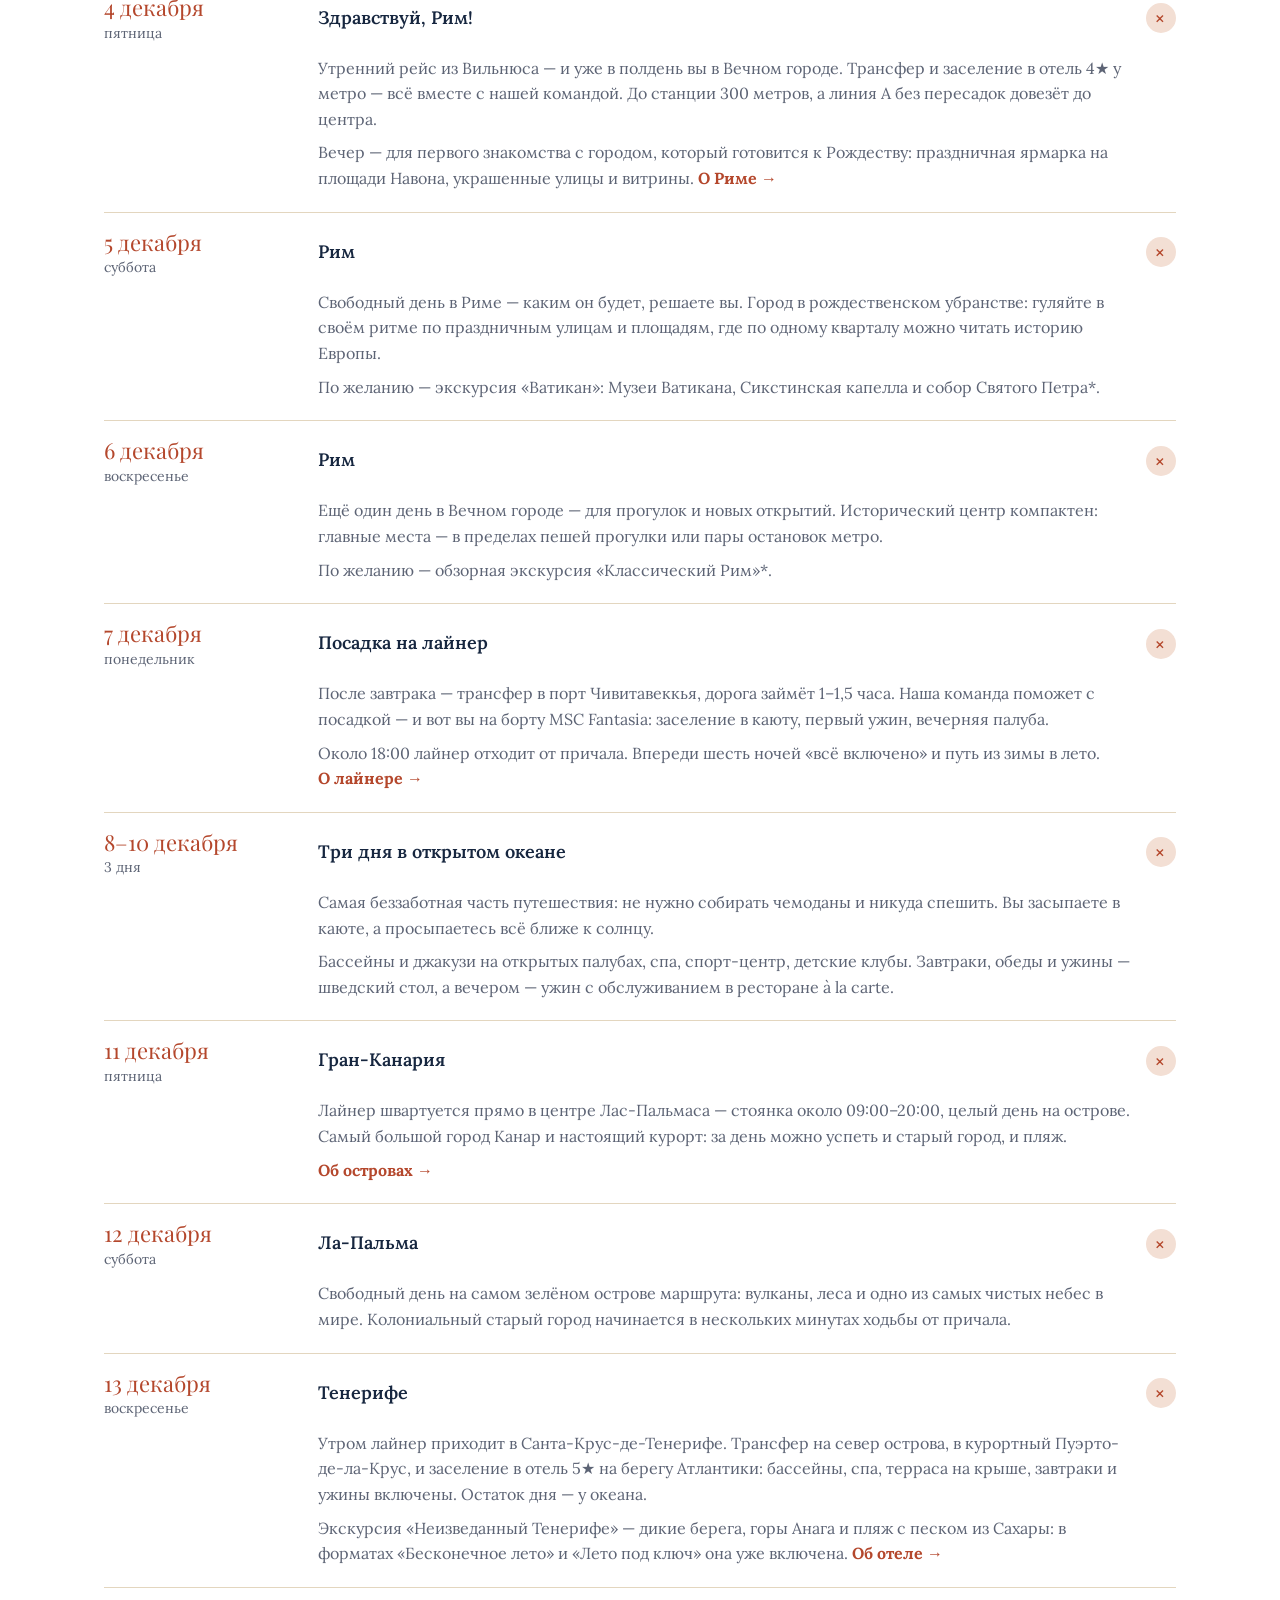
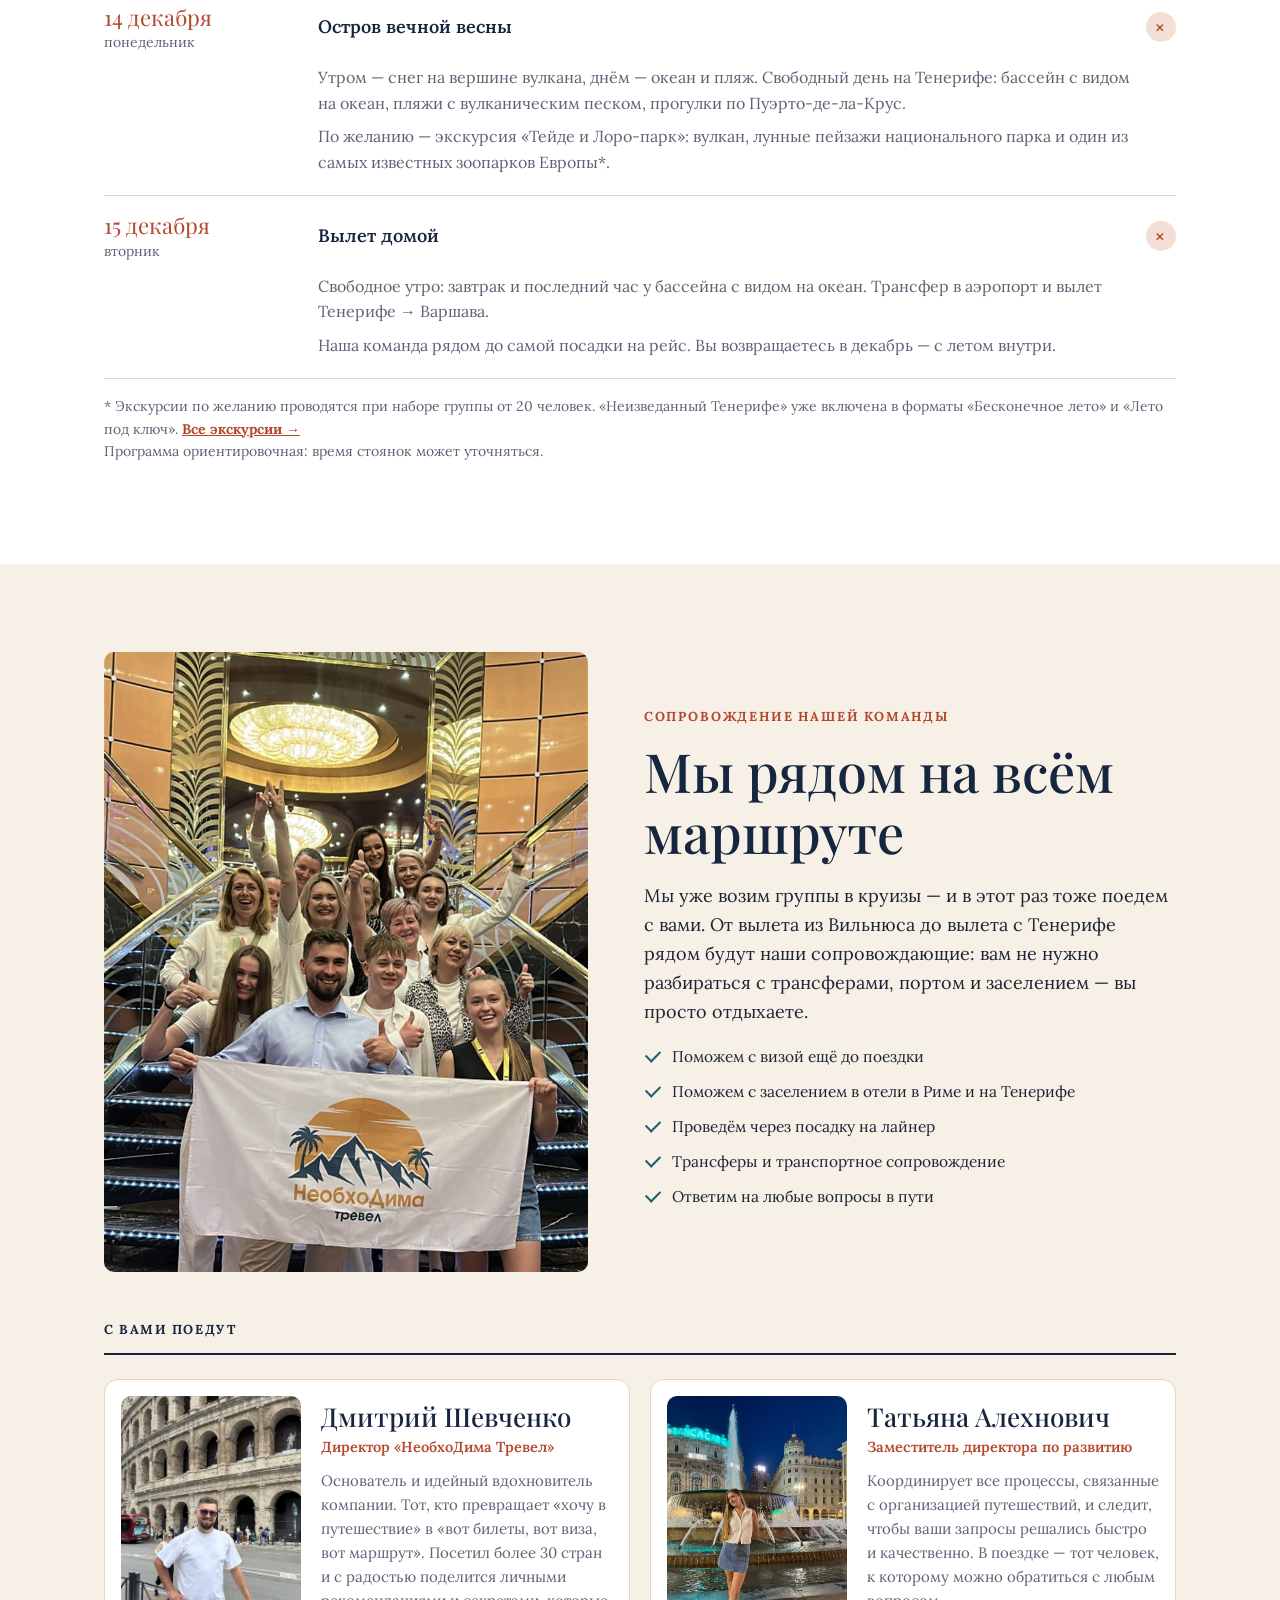
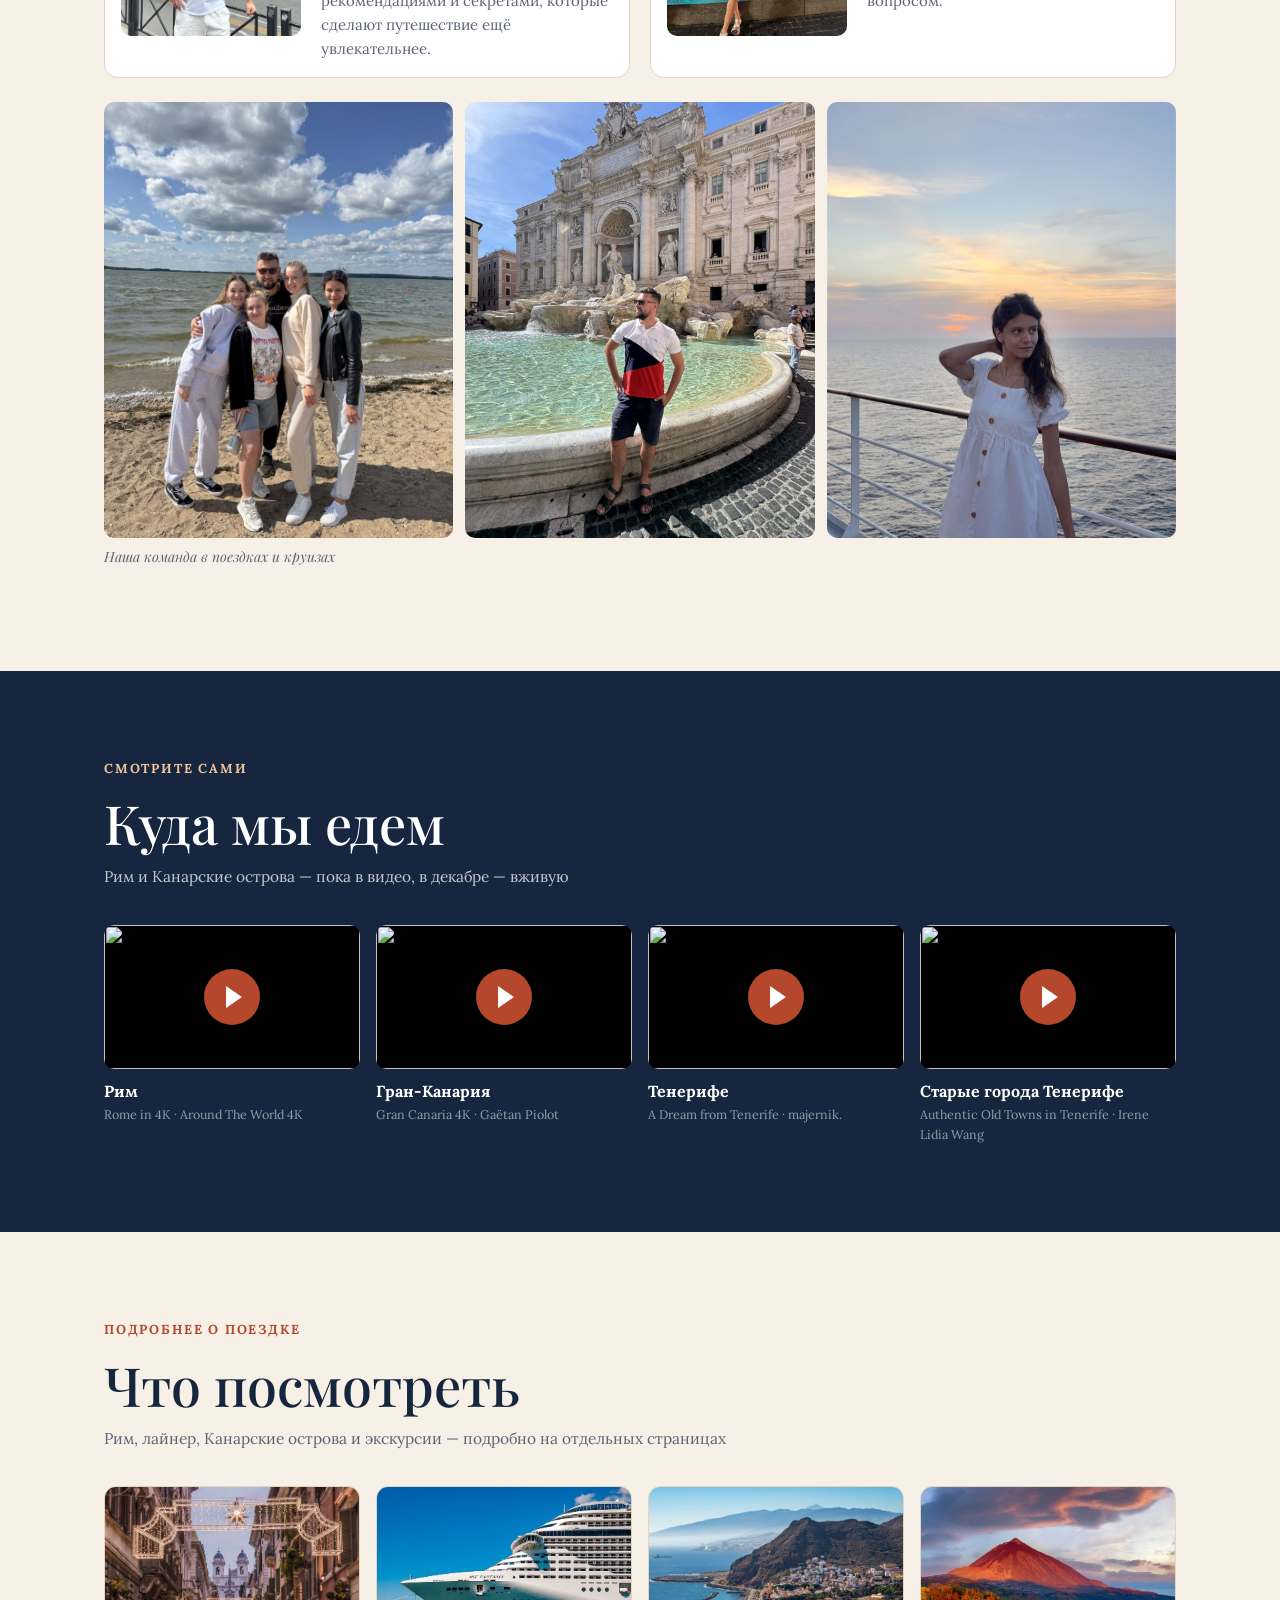
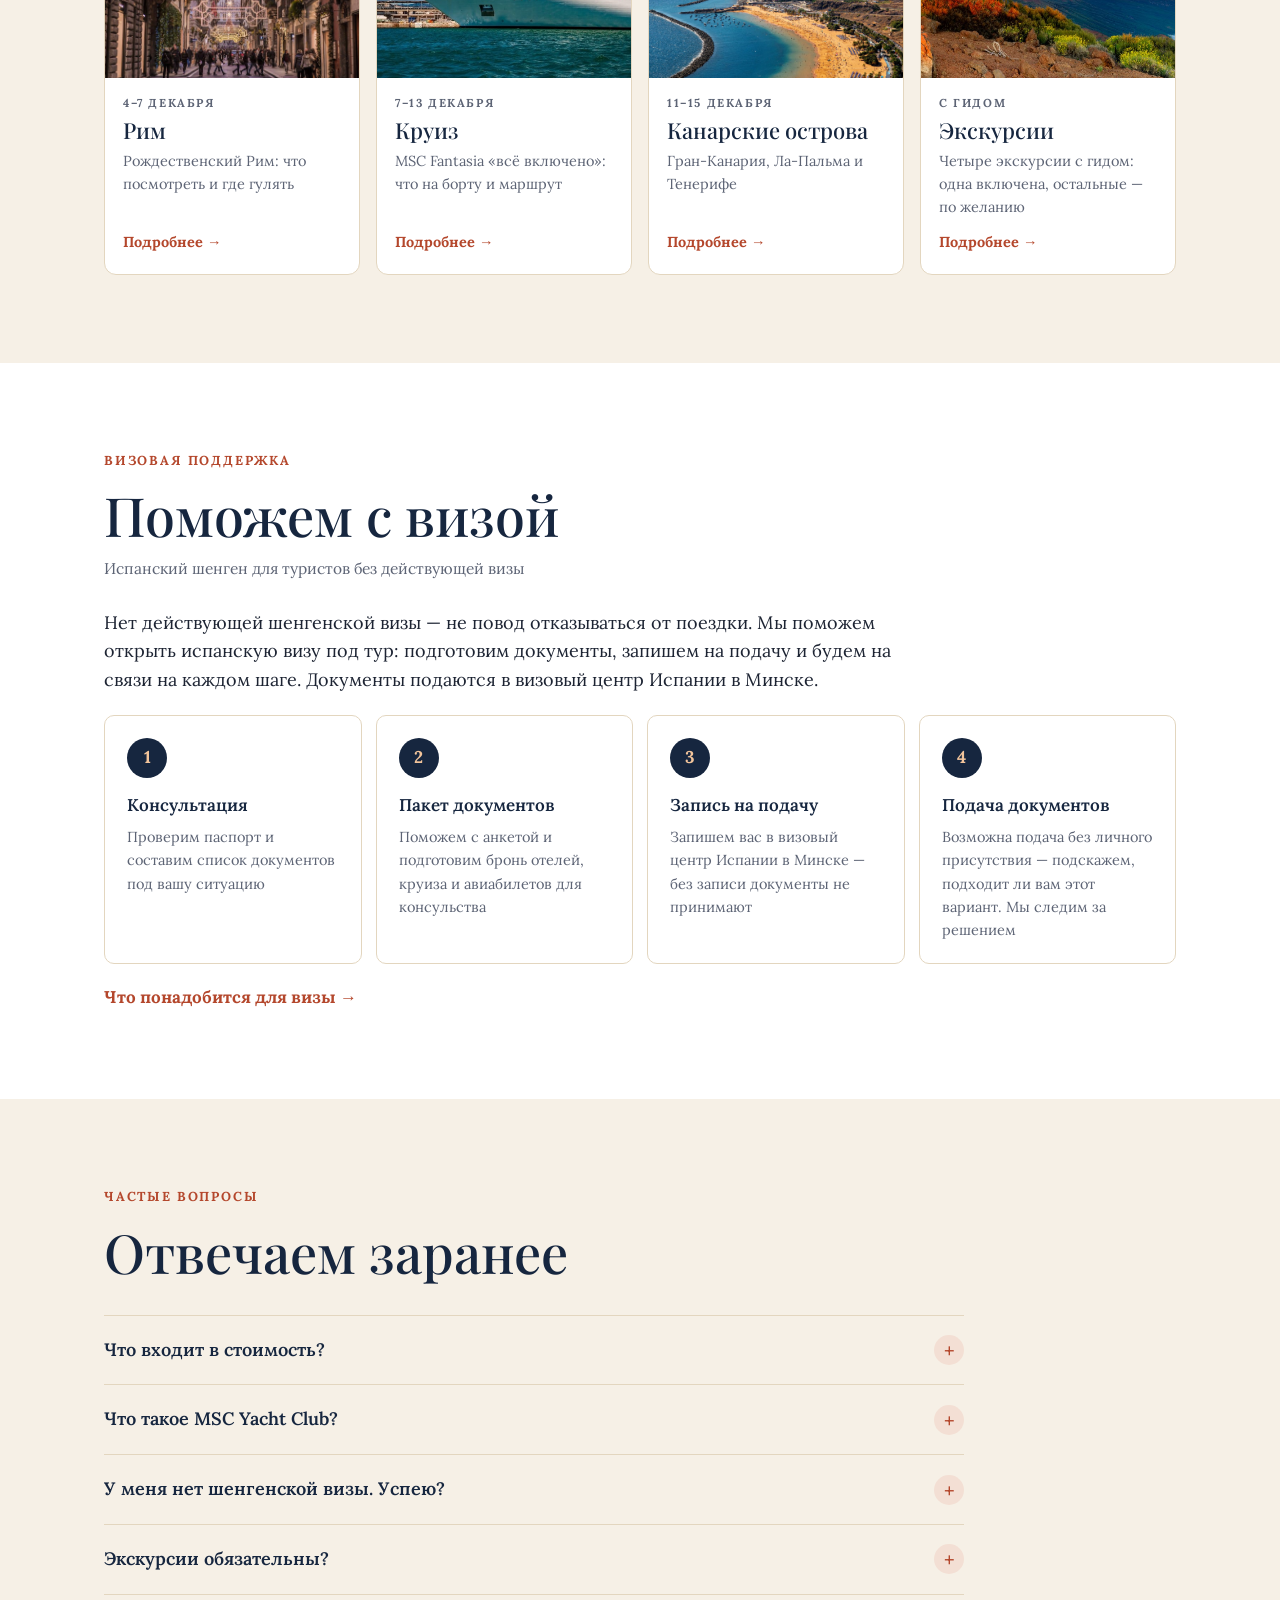
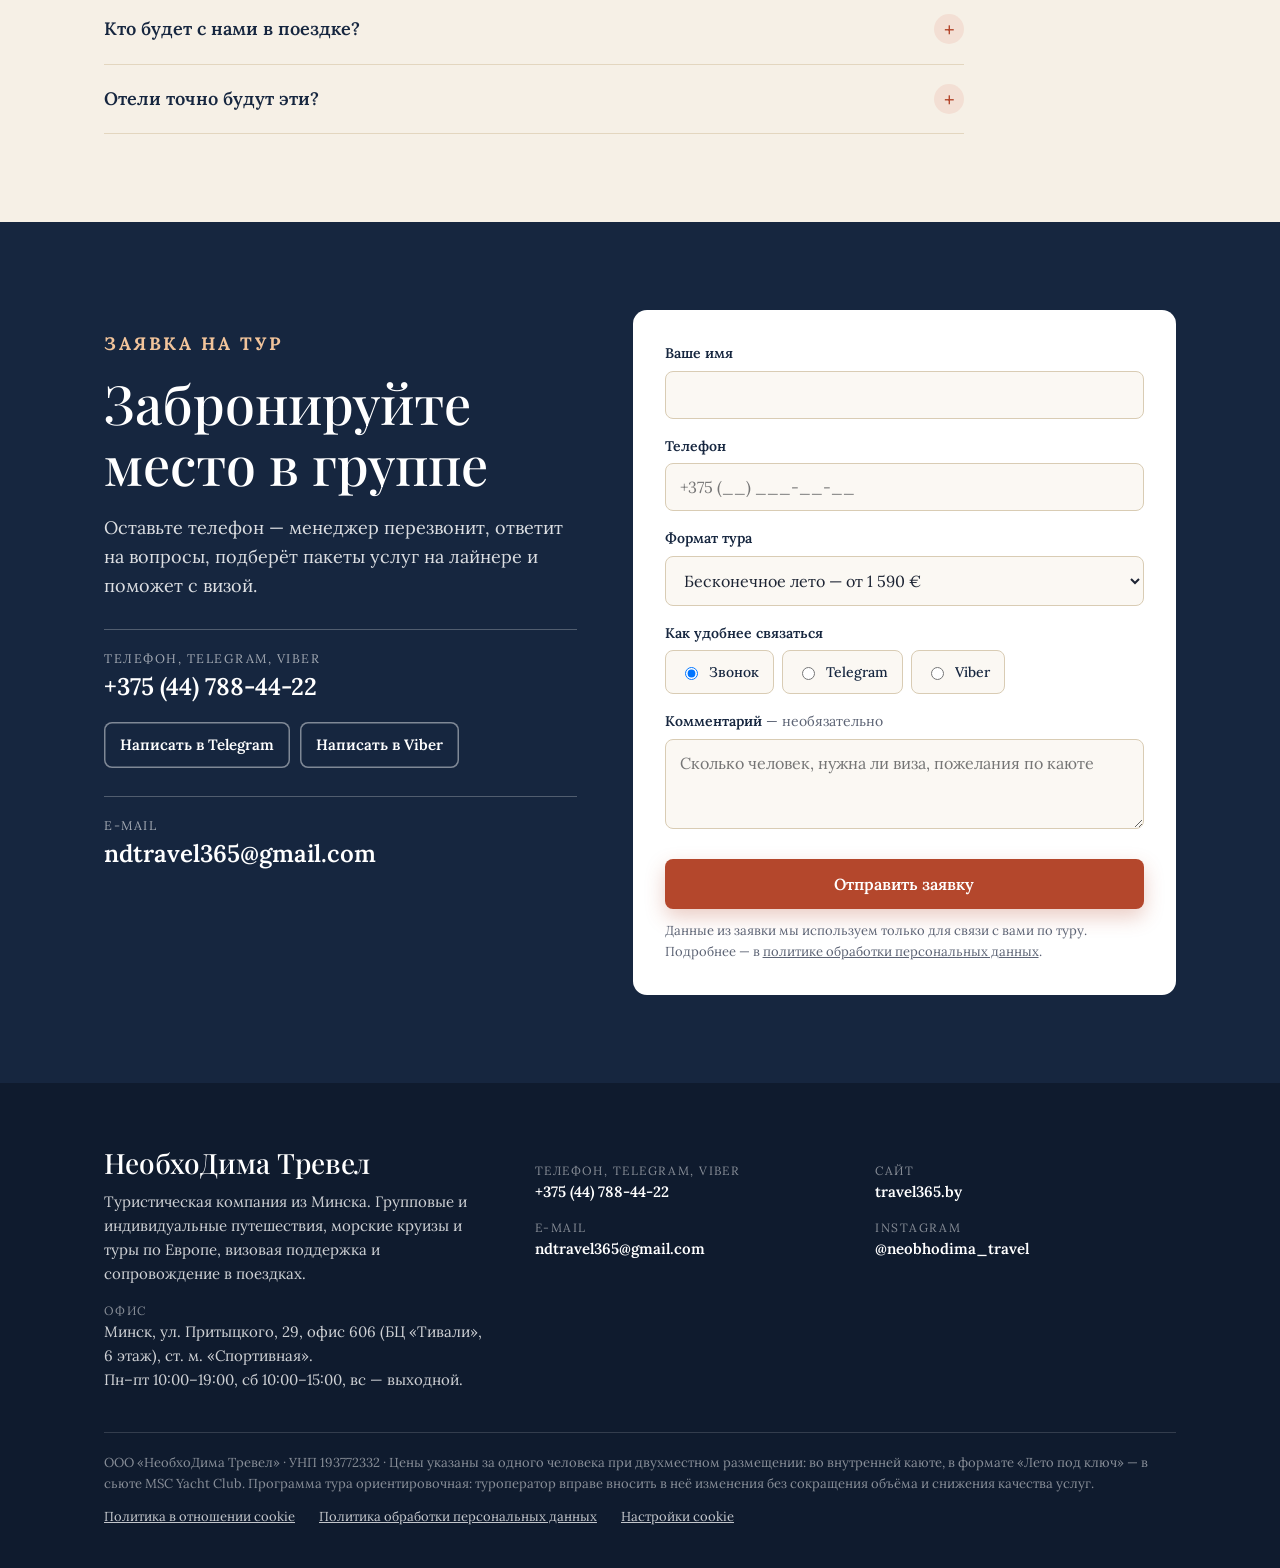
==== commit 037d1f57: "Акционные цены до 5 октября: старые зачёркнуты, скидка в процентах Круизный 1 190 € (было 1 490), Бе" ====
--- a/index.html
+++ b/index.html
@@ -4,9 +4,9 @@
 <meta charset="utf-8">
 <meta name="viewport" content="width=device-width, initial-scale=1">
 <title>Возвращение в лето — Рим, круиз MSC Fantasia и Канары · 4–15 декабря 2026</title>
-<meta name="description" content="Авторский тур «НеобхоДима Тревел»: рождественский Рим, 6 ночей на лайнере MSC Fantasia «всё включено» и Тенерифе. 4–15 декабря 2026, с сопровождением. От 1 280 €.">
+<meta name="description" content="Авторский тур «НеобхоДима Тревел»: рождественский Рим, 6 ночей на лайнере MSC Fantasia «всё включено» и Тенерифе. 4–15 декабря 2026, с сопровождением. От 1 190 €.">
 <meta property="og:title" content="Возвращение в лето — Рим, круиз и Канары">
-<meta property="og:description" content="4–15 декабря 2026. Рождественский Рим, круиз MSC Fantasia «всё включено», отель 5★ на Тенерифе. От 1 280 €.">
+<meta property="og:description" content="4–15 декабря 2026. Рождественский Рим, круиз MSC Fantasia «всё включено», отель 5★ на Тенерифе. От 1 190 €.">
 <meta property="og:image" content="images/hero-ship.jpg">
 <link rel="preconnect" href="https://fonts.googleapis.com">
 <link rel="preconnect" href="https://fonts.gstatic.com" crossorigin>
@@ -77,7 +77,7 @@
     <p class="hero-sub">Из рождественского Рима — к пляжам и океану Тенерифе. 4–15 декабря 2026, с сопровождением нашей команды.</p>
     <div class="hero-actions">
       <a class="btn" href="#zayavka">Оставить заявку</a>
-      <a class="btn btn-ghost" href="#formaty">Форматы и цены — от 1 280 €</a>
+      <a class="btn btn-ghost" href="#formaty">Форматы и цены — от 1 190 €</a>
     </div>
     <div class="stats">
       <div class="stat"><b>12</b><span>дней в пути</span></div>
@@ -134,7 +134,7 @@
     <p class="eyebrow">Три формата одного путешествия</p>
     <h2>Выберите свой формат</h2>
     <p class="lead">Сравните, что входит в каждый, — от короткого круиза до «всё включено» от начала до конца</p>
-    <p class="price-note">Цены указаны за одного человека при двухместном размещении во внутренней каюте, в «Лете под ключ» — в сьюте Yacht Club.</p>
+    <p class="price-note"><b class="sale-note">Акционные цены действуют до 5 октября.</b> Цены указаны за одного человека при двухместном размещении во внутренней каюте, в «Лете под ключ» — в сьюте Yacht Club.</p>
 
     <div class="compare" role="table" aria-label="Сравнение форматов">
       <div class="cmp-row cmp-head" role="row">
@@ -145,7 +145,8 @@
           <div class="cmp-plan-body">
             <h3>Круизный</h3>
             <div class="cmp-meta">6–13 декабря · 8 дней · 7 ночей</div>
-            <div class="cmp-price"><small>от</small> 1 280 <small>€</small></div>
+            <div class="old-price"><s>1 490&nbsp;€</s><span class="sale-tag">−20%</span></div>
+            <div class="cmp-price"><small>от</small> 1 190 <small>€</small></div>
             <p class="plan-for">Рождественский Рим и шесть ночей на лайнере</p>
             <a class="btn" href="#zayavka" data-plan="Круизный">Выбрать</a>
           </div>
@@ -155,7 +156,8 @@
           <div class="cmp-plan-body">
             <h3>Бесконечное лето</h3>
             <div class="cmp-meta">4–15 декабря · 12 дней · 11 ночей</div>
-            <div class="cmp-price"><small>от</small> 1 650 <small>€</small></div>
+            <div class="old-price"><s>2 270&nbsp;€</s><span class="sale-tag">−30%</span></div>
+            <div class="cmp-price"><small>от</small> 1 590 <small>€</small></div>
             <p class="plan-for">Рим, круиз и два дня у океана на Тенерифе</p>
             <a class="btn" href="#zayavka" data-plan="Бесконечное лето">Выбрать</a>
           </div>
@@ -165,6 +167,7 @@
           <div class="cmp-plan-body">
             <h3>Лето под ключ</h3>
             <div class="cmp-meta">4–15 декабря · 12 дней · 11 ночей</div>
+            <div class="old-price"><s>3 830&nbsp;€</s><span class="sale-tag">−10%</span></div>
             <div class="cmp-price"><small>от</small> 3 450 <small>€</small></div>
             <p class="plan-for">Вся программа и круиз в люкс-зоне Yacht Club: сьют, дворецкий, напитки и спа</p>
             <a class="btn" href="#zayavka" data-plan="Лето под ключ">Выбрать</a>
@@ -278,7 +281,8 @@
       <div class="plan-len">8 дней · 7 ночей</div>
       <h3>Круизный</h3>
       <div class="plan-dates">6–13 декабря</div>
-      <div class="plan-price">от 1 280 €</div>
+      <div class="old-price"><s>1 490&nbsp;€</s><span class="sale-tag">−20%</span></div>
+      <div class="plan-price">от 1 190 €</div>
       <p class="plan-for">Рождественский Рим и шесть ночей на лайнере</p>
       <p class="pc-group">Перелёт</p>
       <ul class="pc-list">
@@ -305,7 +309,8 @@
       <div class="plan-len">12 дней · 11 ночей</div>
       <h3>Бесконечное лето</h3>
       <div class="plan-dates">4–15 декабря</div>
-      <div class="plan-price">от 1 650 €</div>
+      <div class="old-price"><s>2 270&nbsp;€</s><span class="sale-tag">−30%</span></div>
+      <div class="plan-price">от 1 590 €</div>
       <p class="plan-for">Рим, круиз и два дня у океана на Тенерифе</p>
       <p class="pc-group">Перелёт</p>
       <ul class="pc-list">
@@ -338,6 +343,7 @@
       <div class="plan-len">12 дней · 11 ночей</div>
       <h3>Лето под ключ</h3>
       <div class="plan-dates">4–15 декабря</div>
+      <div class="old-price"><s>3 830&nbsp;€</s><span class="sale-tag">−10%</span></div>
       <div class="plan-price">от 3 450 €</div>
       <p class="plan-for">Вся программа и круиз в люкс-зоне Yacht Club: сьют, дворецкий, напитки и спа</p>
       <p class="pc-group">Перелёт</p>
@@ -376,7 +382,7 @@
       <a class="btn" href="#zayavka" data-plan="Лето под ключ">Выбрать «Лето под ключ»</a>
     </div>
 
-    <p class="plan-small"><b>Цены указаны за одного человека при двухместном размещении</b> — во внутренней каюте, в «Лете под ключ» — в сьюте Yacht Club.<br>* Программа ориентировочная: туроператор вправе вносить изменения без сокращения объёма и снижения качества услуг.</p>
+    <p class="plan-small"><b class="sale-note">Акционные цены действуют до 5 октября.</b><br><b>Цены указаны за одного человека при двухместном размещении</b> — во внутренней каюте, в «Лете под ключ» — в сьюте Yacht Club.<br>* Программа ориентировочная: туроператор вправе вносить изменения без сокращения объёма и снижения качества услуг.</p>
 
     <div class="custom">
       <div>
@@ -692,8 +698,8 @@
       <div class="field">
         <label for="f-plan">Формат тура</label>
         <select id="f-plan" name="plan">
-          <option value="Бесконечное лето">Бесконечное лето — от 1 650 €</option>
-          <option value="Круизный">Круизный — от 1 280 €</option>
+          <option value="Бесконечное лето">Бесконечное лето — от 1 590 €</option>
+          <option value="Круизный">Круизный — от 1 190 €</option>
           <option value="Лето под ключ">Лето под ключ — от 3 450 €</option>
           <option value="Пока не решил(а)">Пока не решил(а)</option>
         </select>
--- a/styles.css
+++ b/styles.css
@@ -1127,3 +1127,11 @@
 .cookie-table { border-collapse: collapse; width: 100%; min-width: 620px; font-size: 14.5px; line-height: 1.5; }
 .cookie-table th, .cookie-table td { border: 1px solid var(--line); padding: 8px 10px; vertical-align: top; text-align: left; }
 .cookie-table th { background: var(--cream); color: var(--navy); font-weight: 600; }
+
+/* Акция: старая цена зачёркнута красным, рядом процент скидки */
+.old-price { display: flex; align-items: center; gap: 8px; margin-top: 12px; font-size: 17px; color: var(--muted); }
+.old-price s { text-decoration-color: #d62828; text-decoration-thickness: 2px; }
+.old-price + .cmp-price { margin-top: 6px; }
+.old-price + .plan-price { margin-top: 2px; }
+.sale-tag { background: #d62828; color: #fff; font-size: 12px; font-weight: 700; line-height: 1; padding: 4px 7px; border-radius: 6px; }
+.sale-note { color: #d62828; }
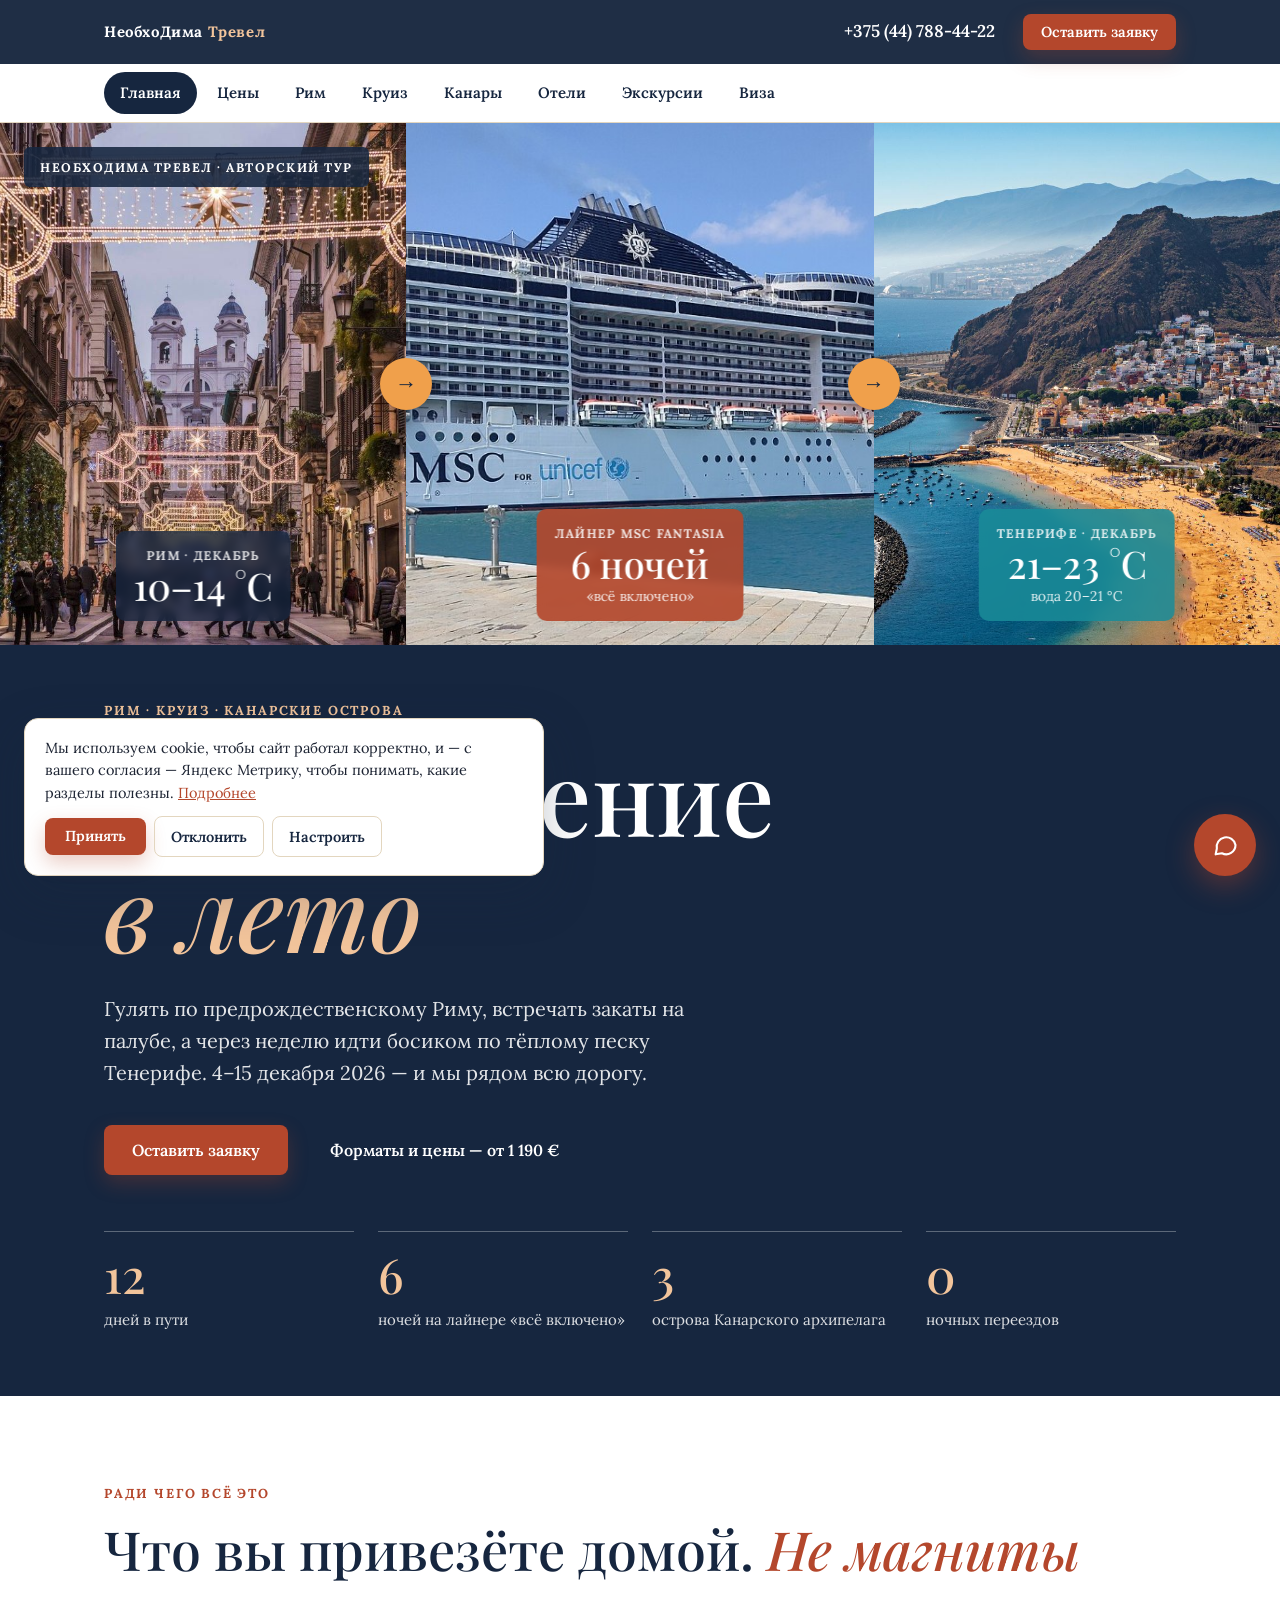
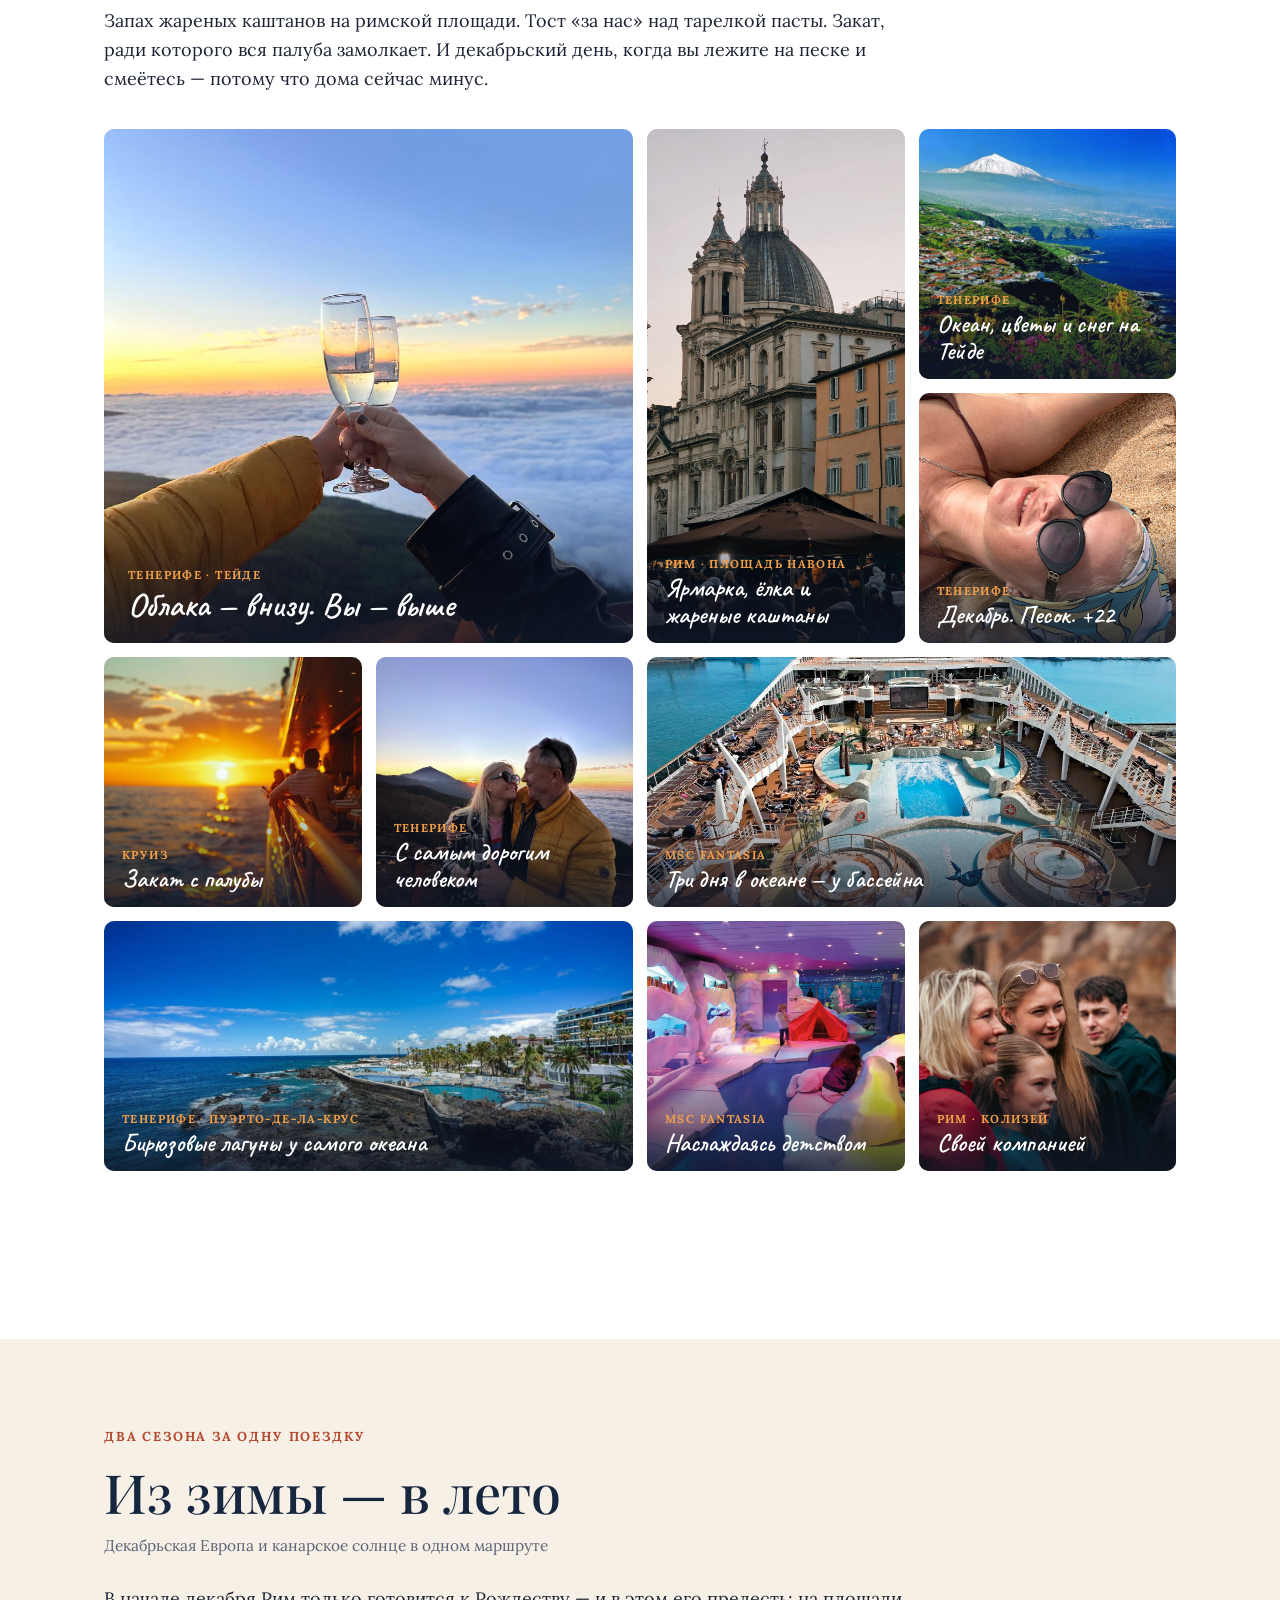
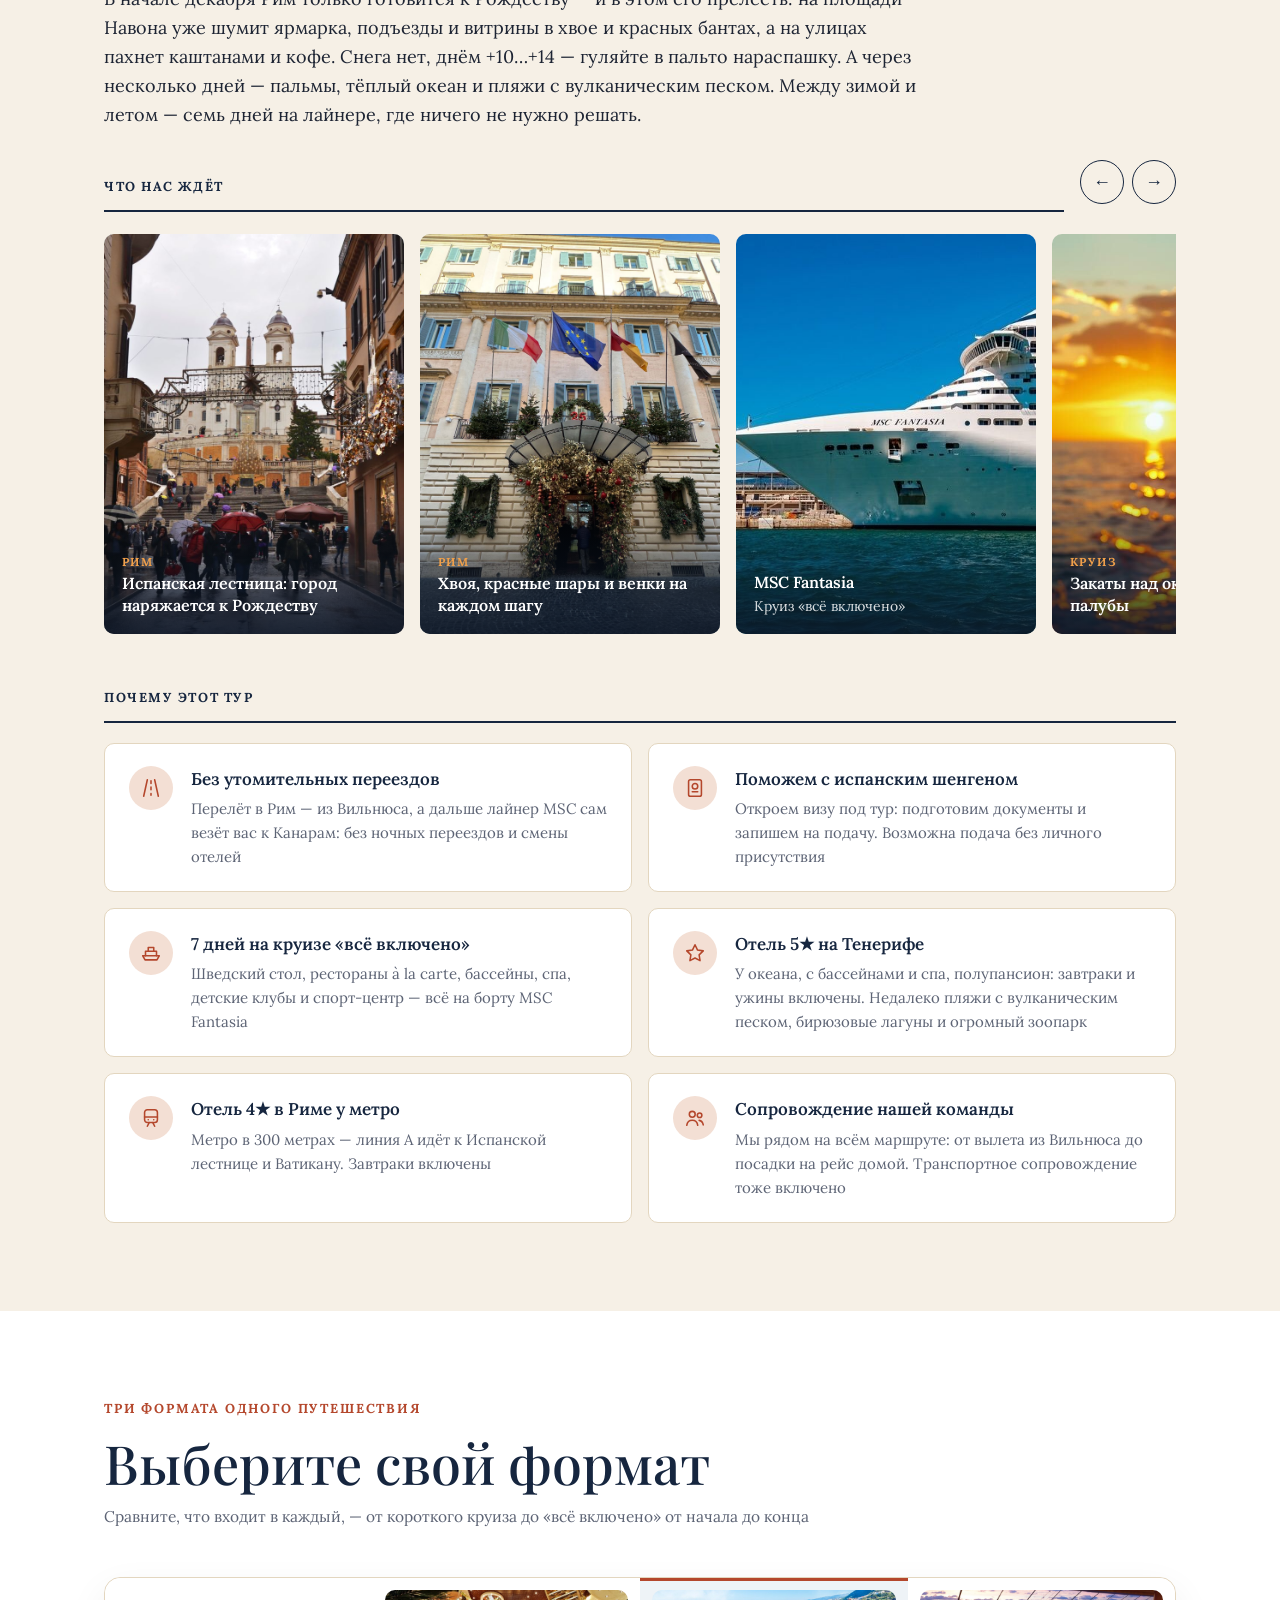
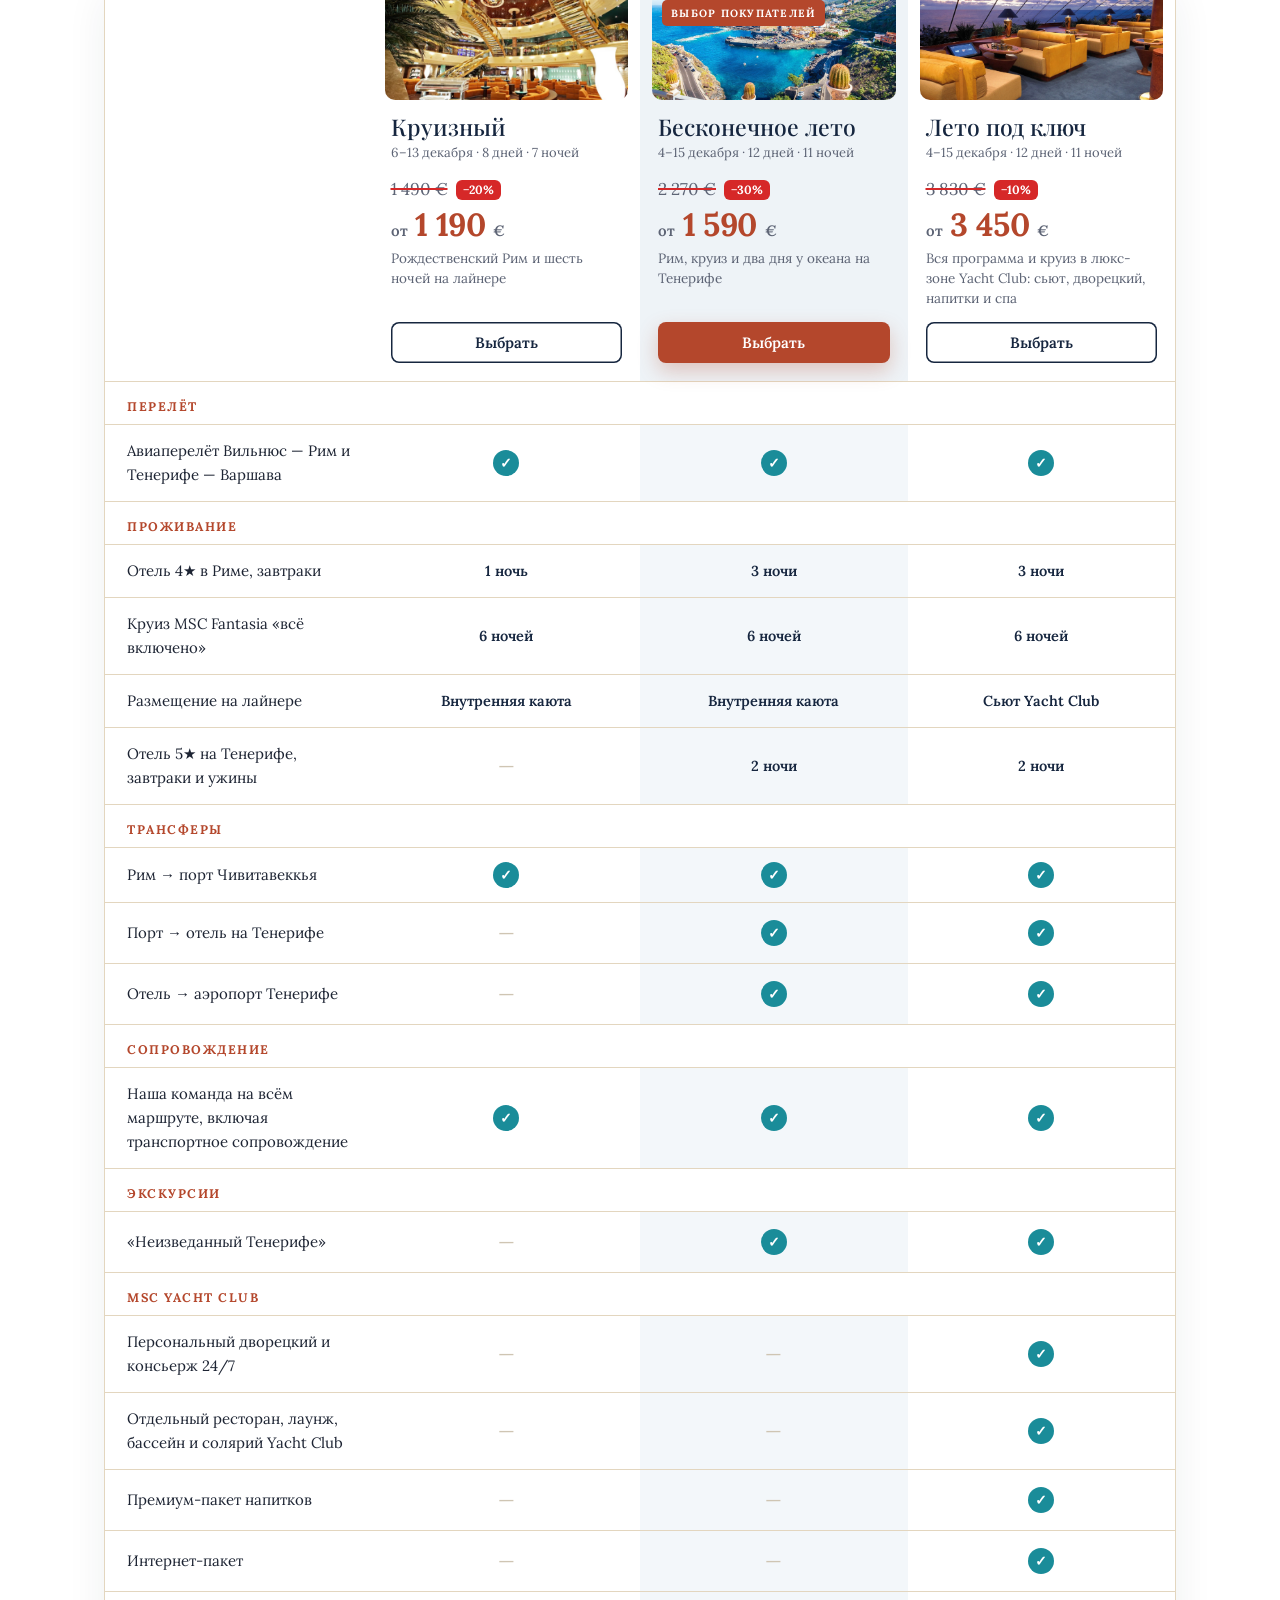
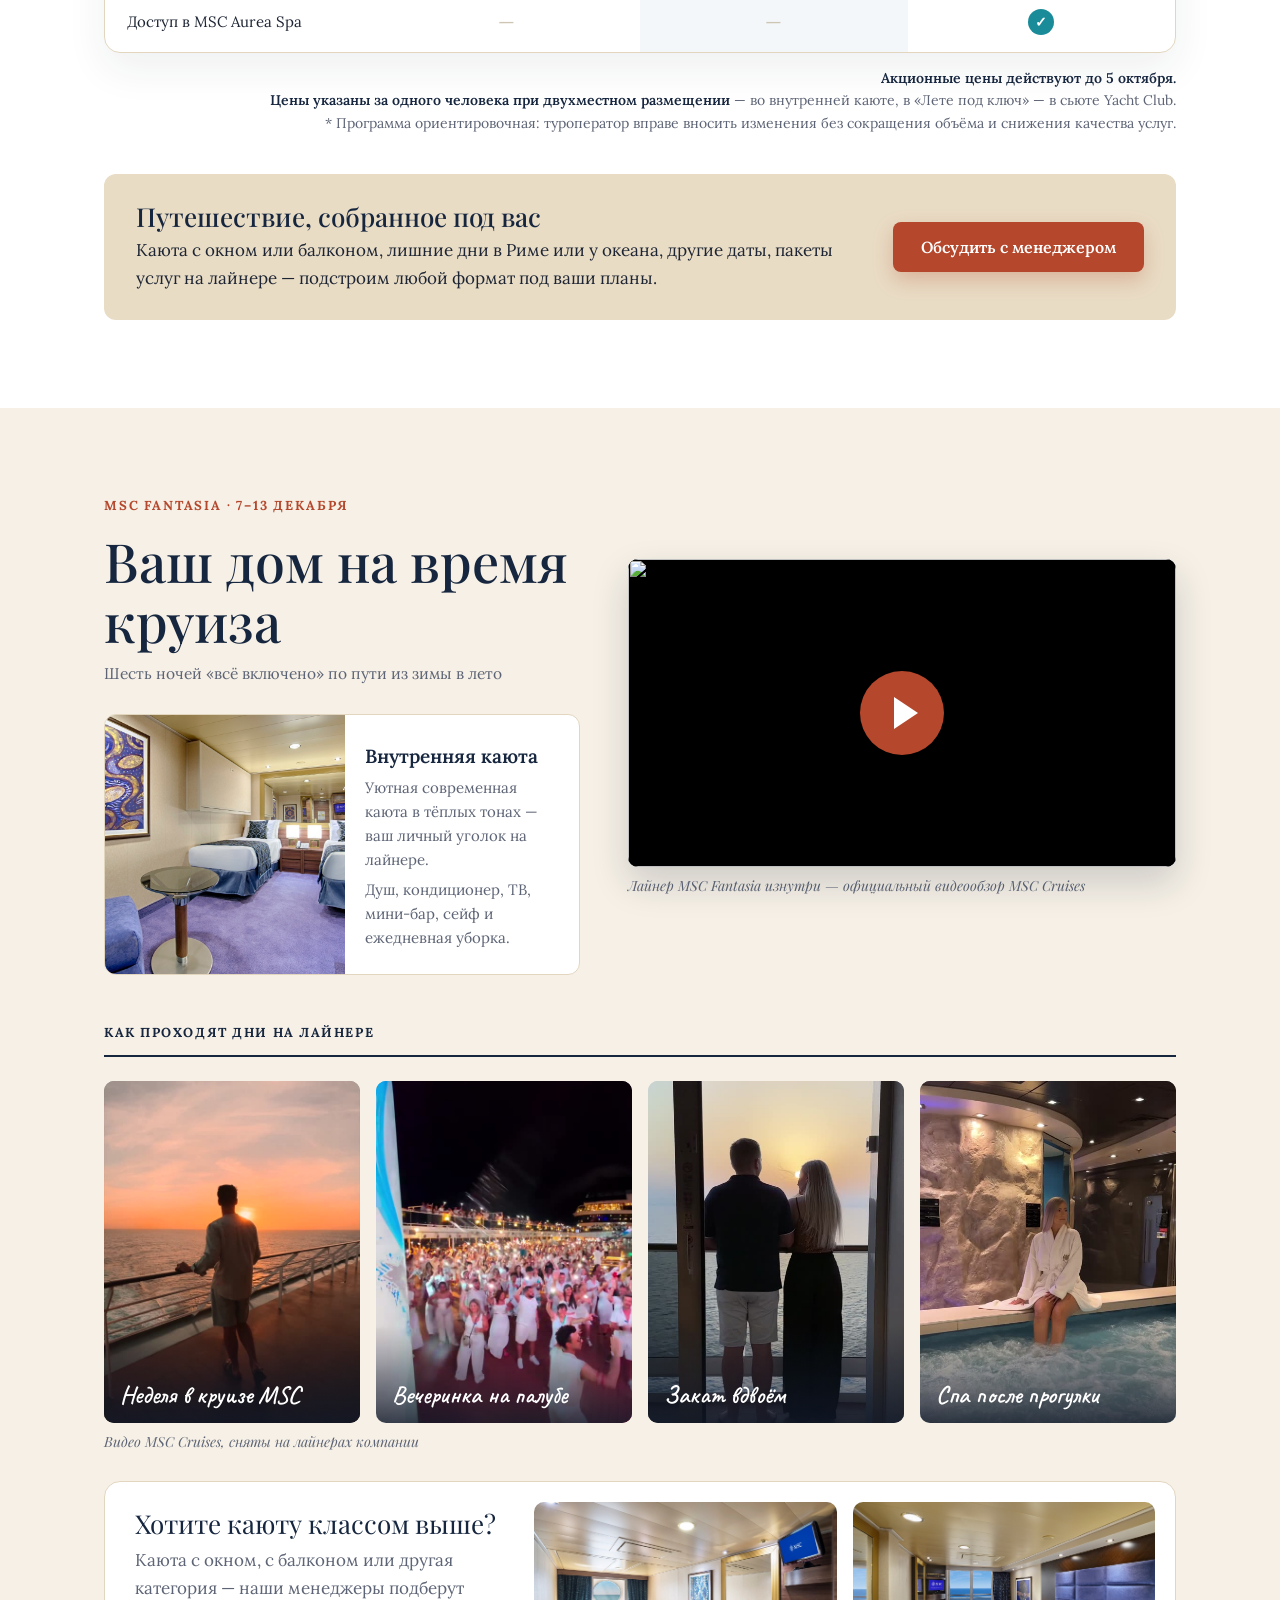
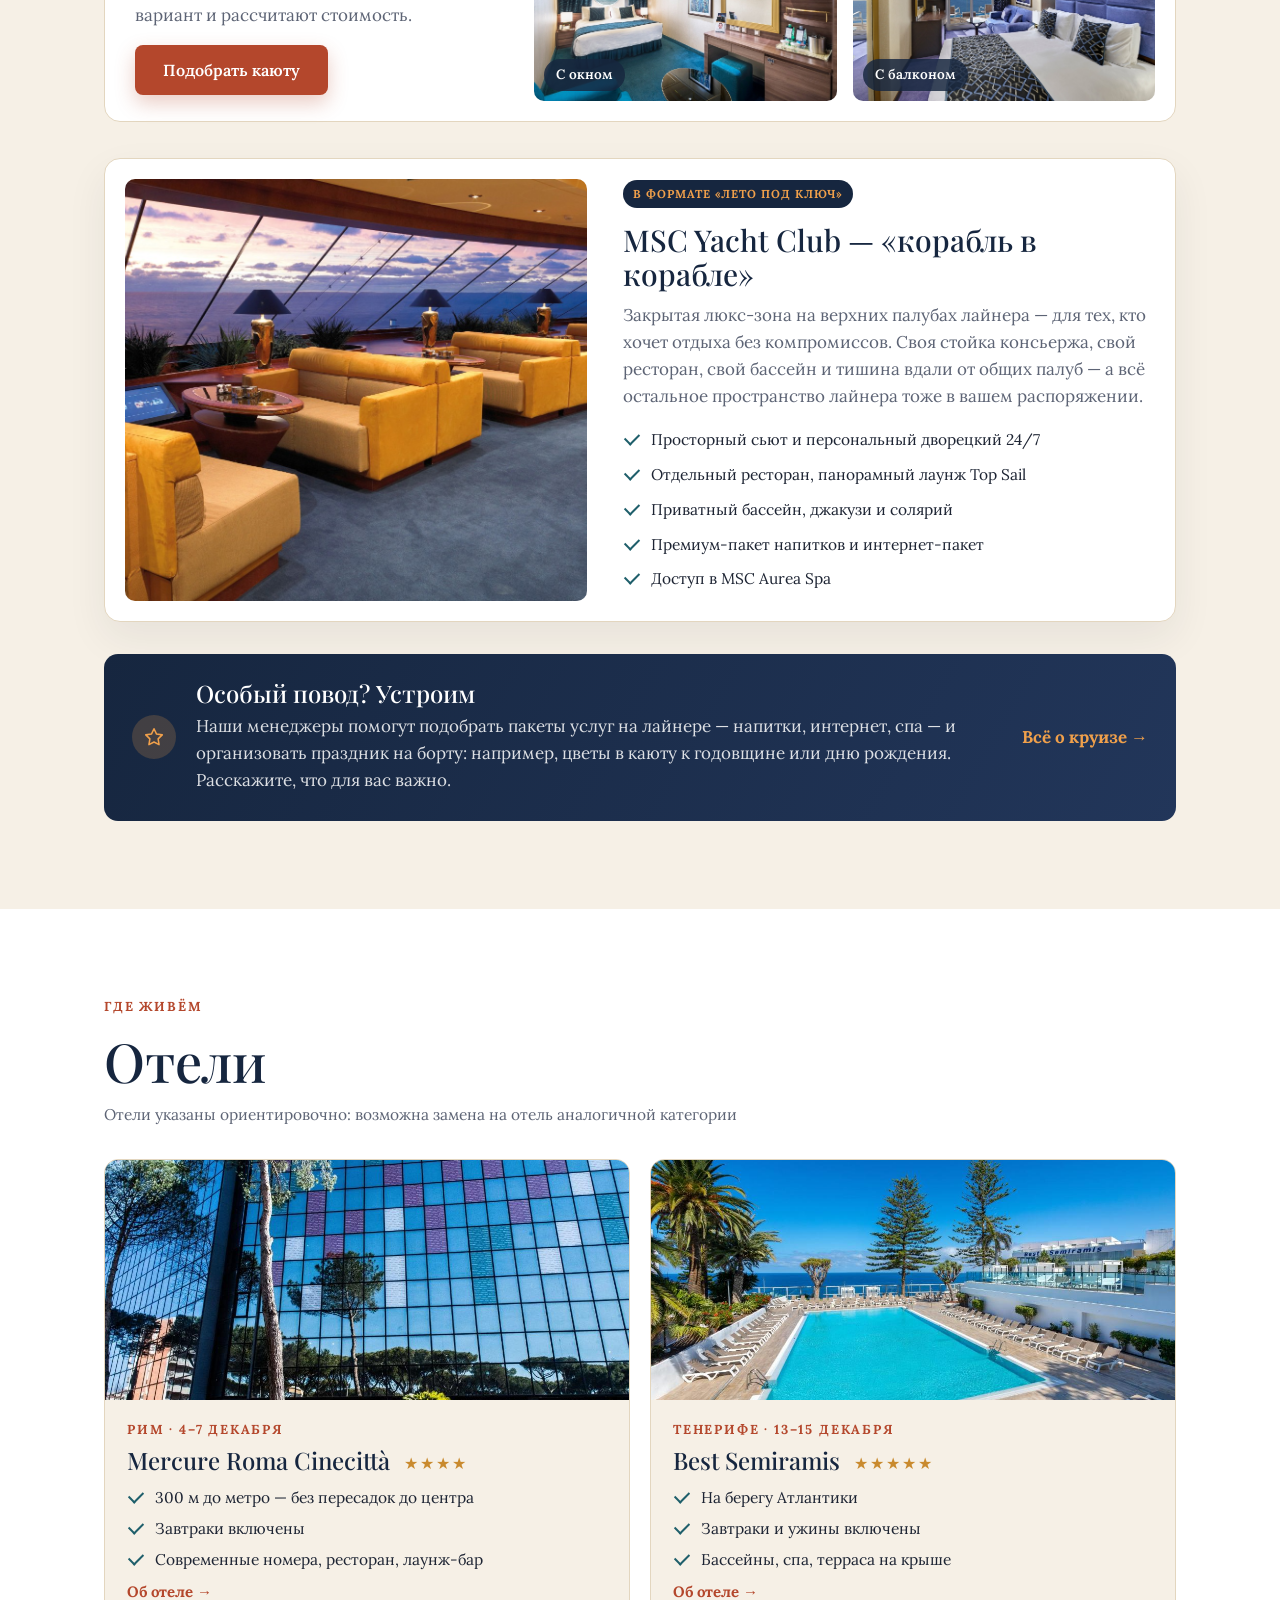
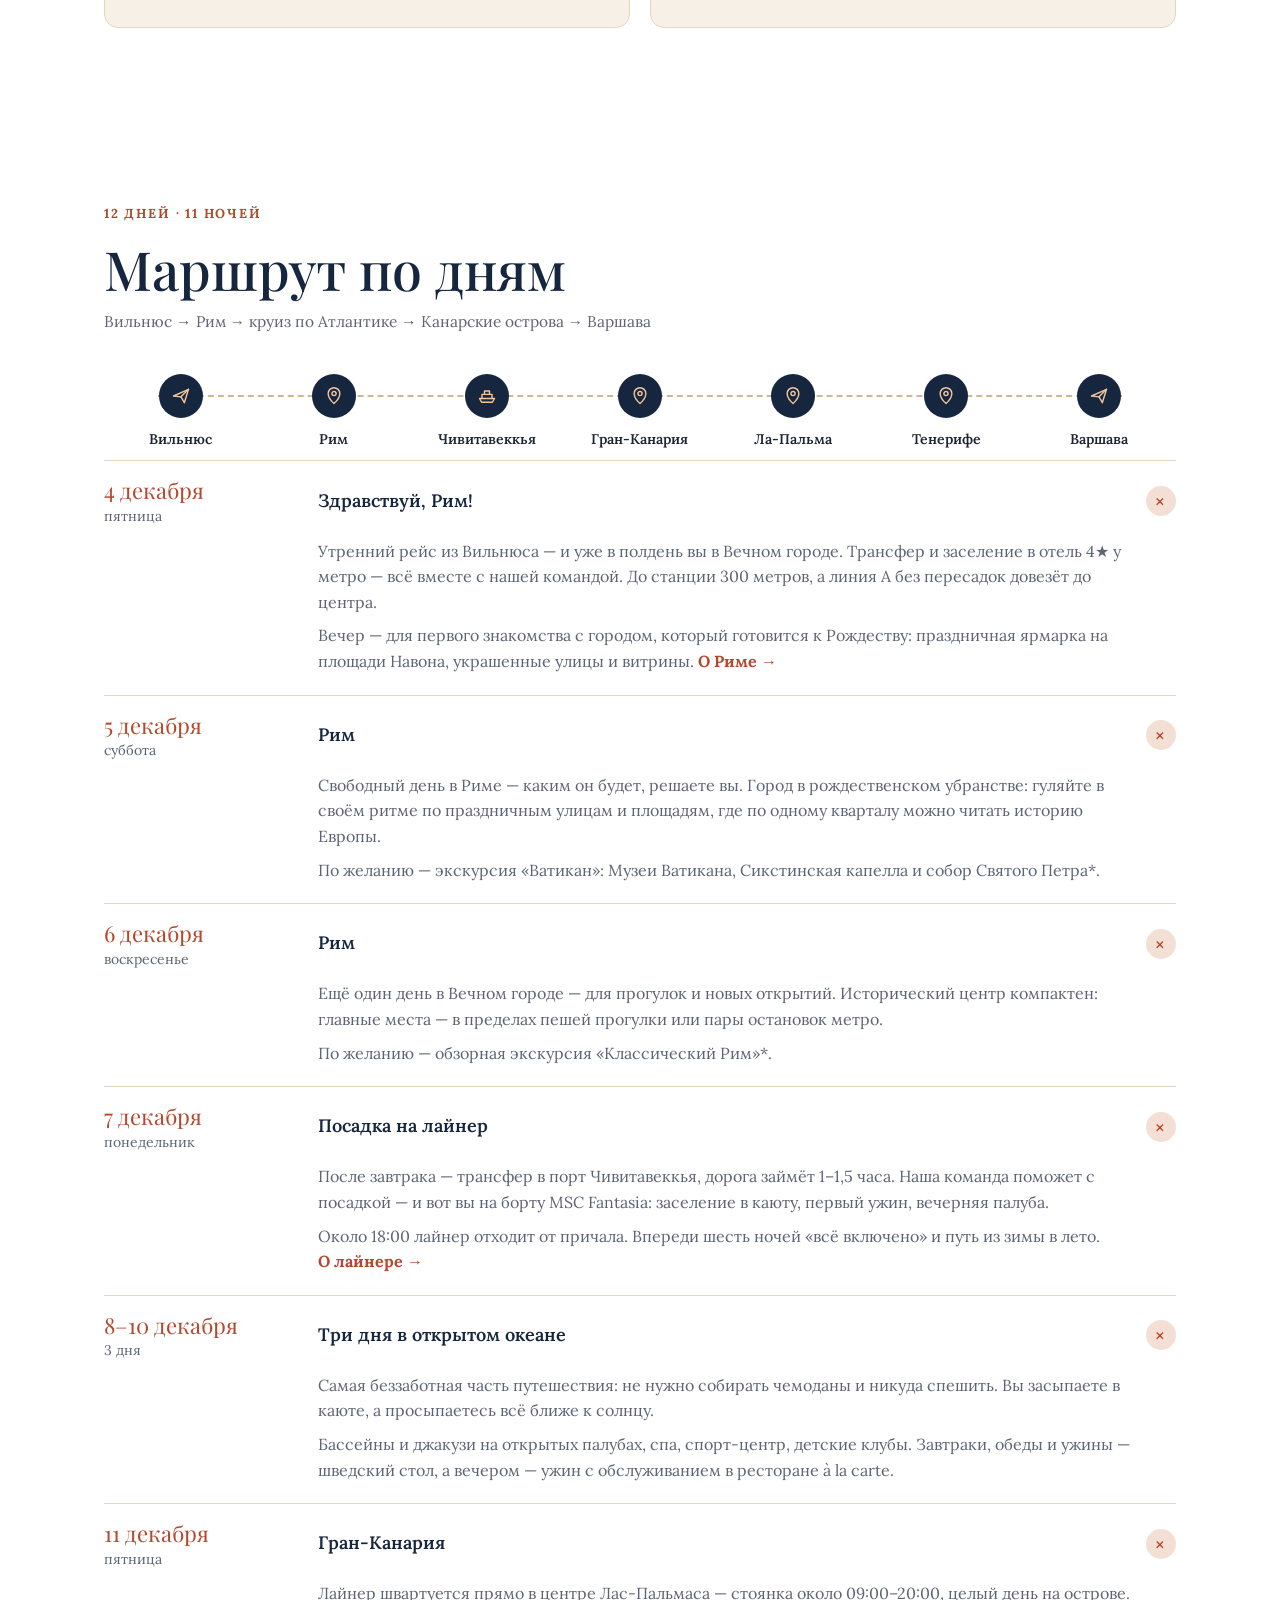
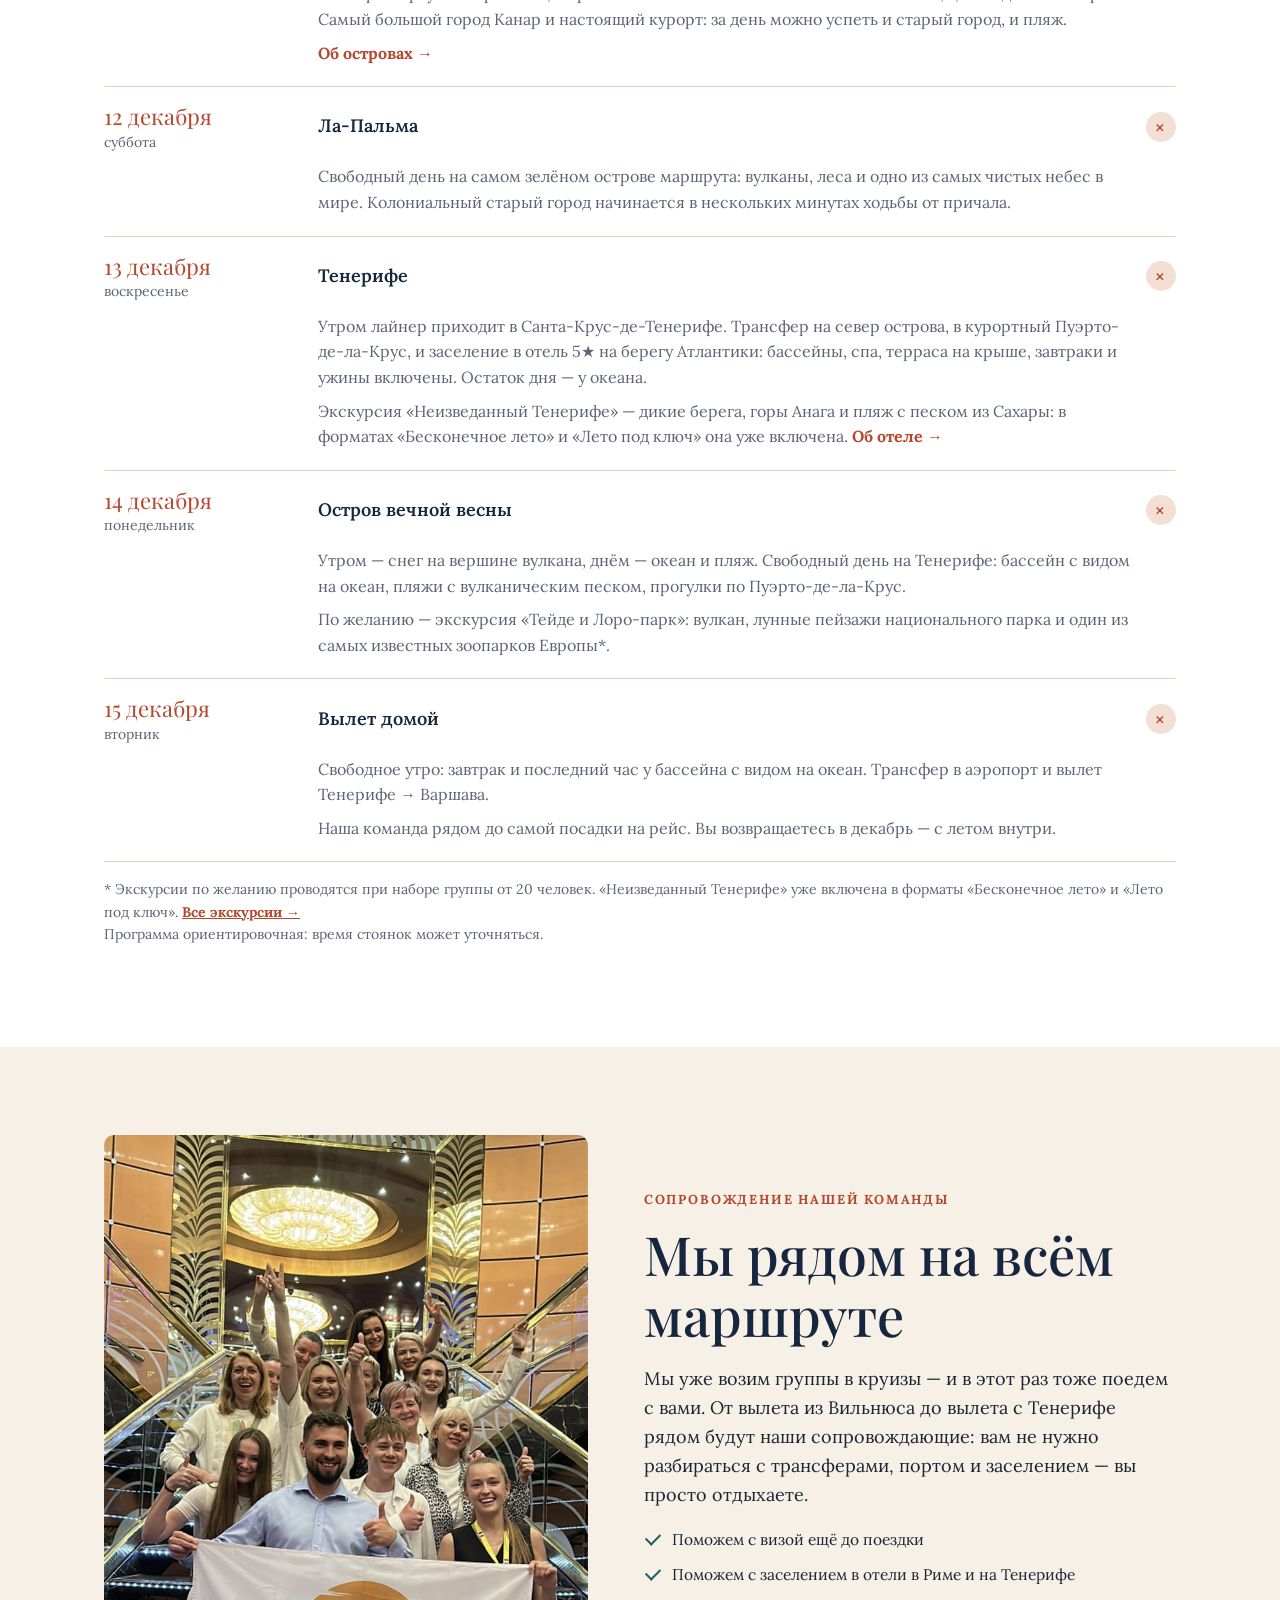
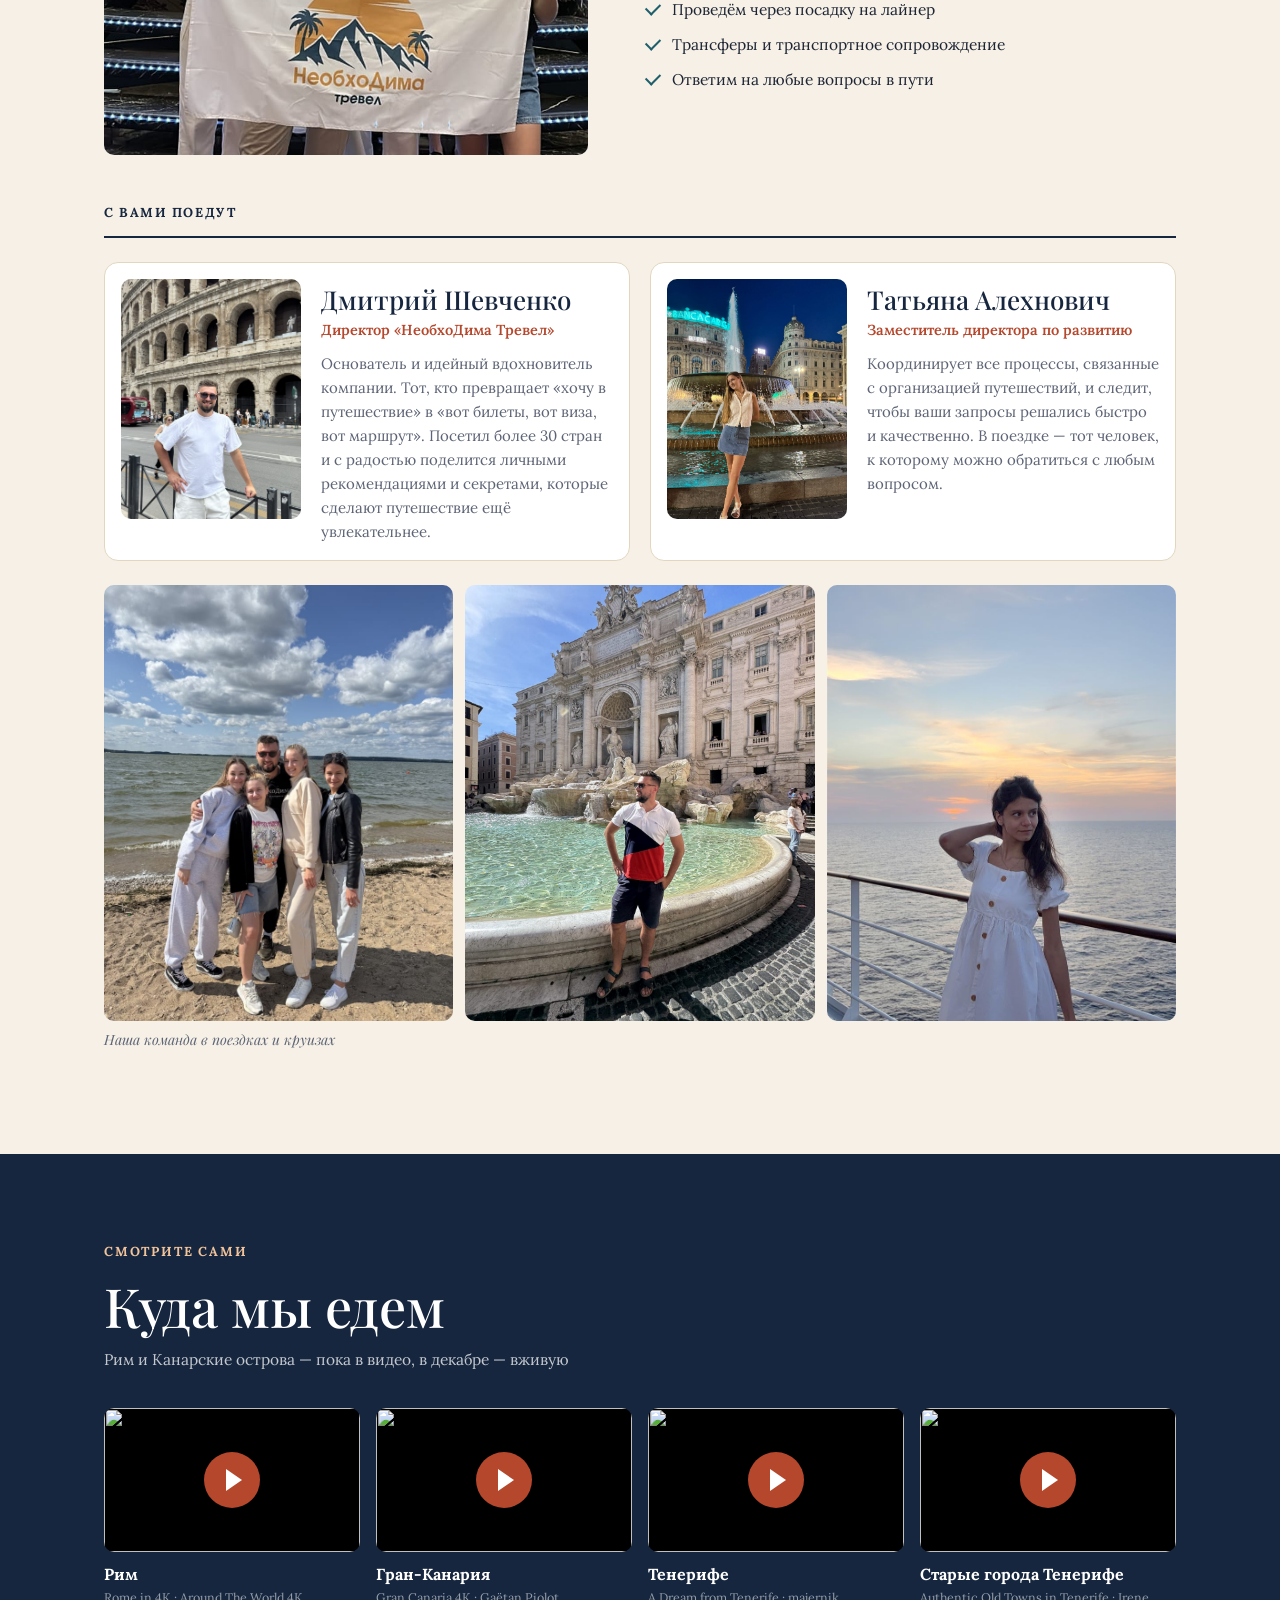
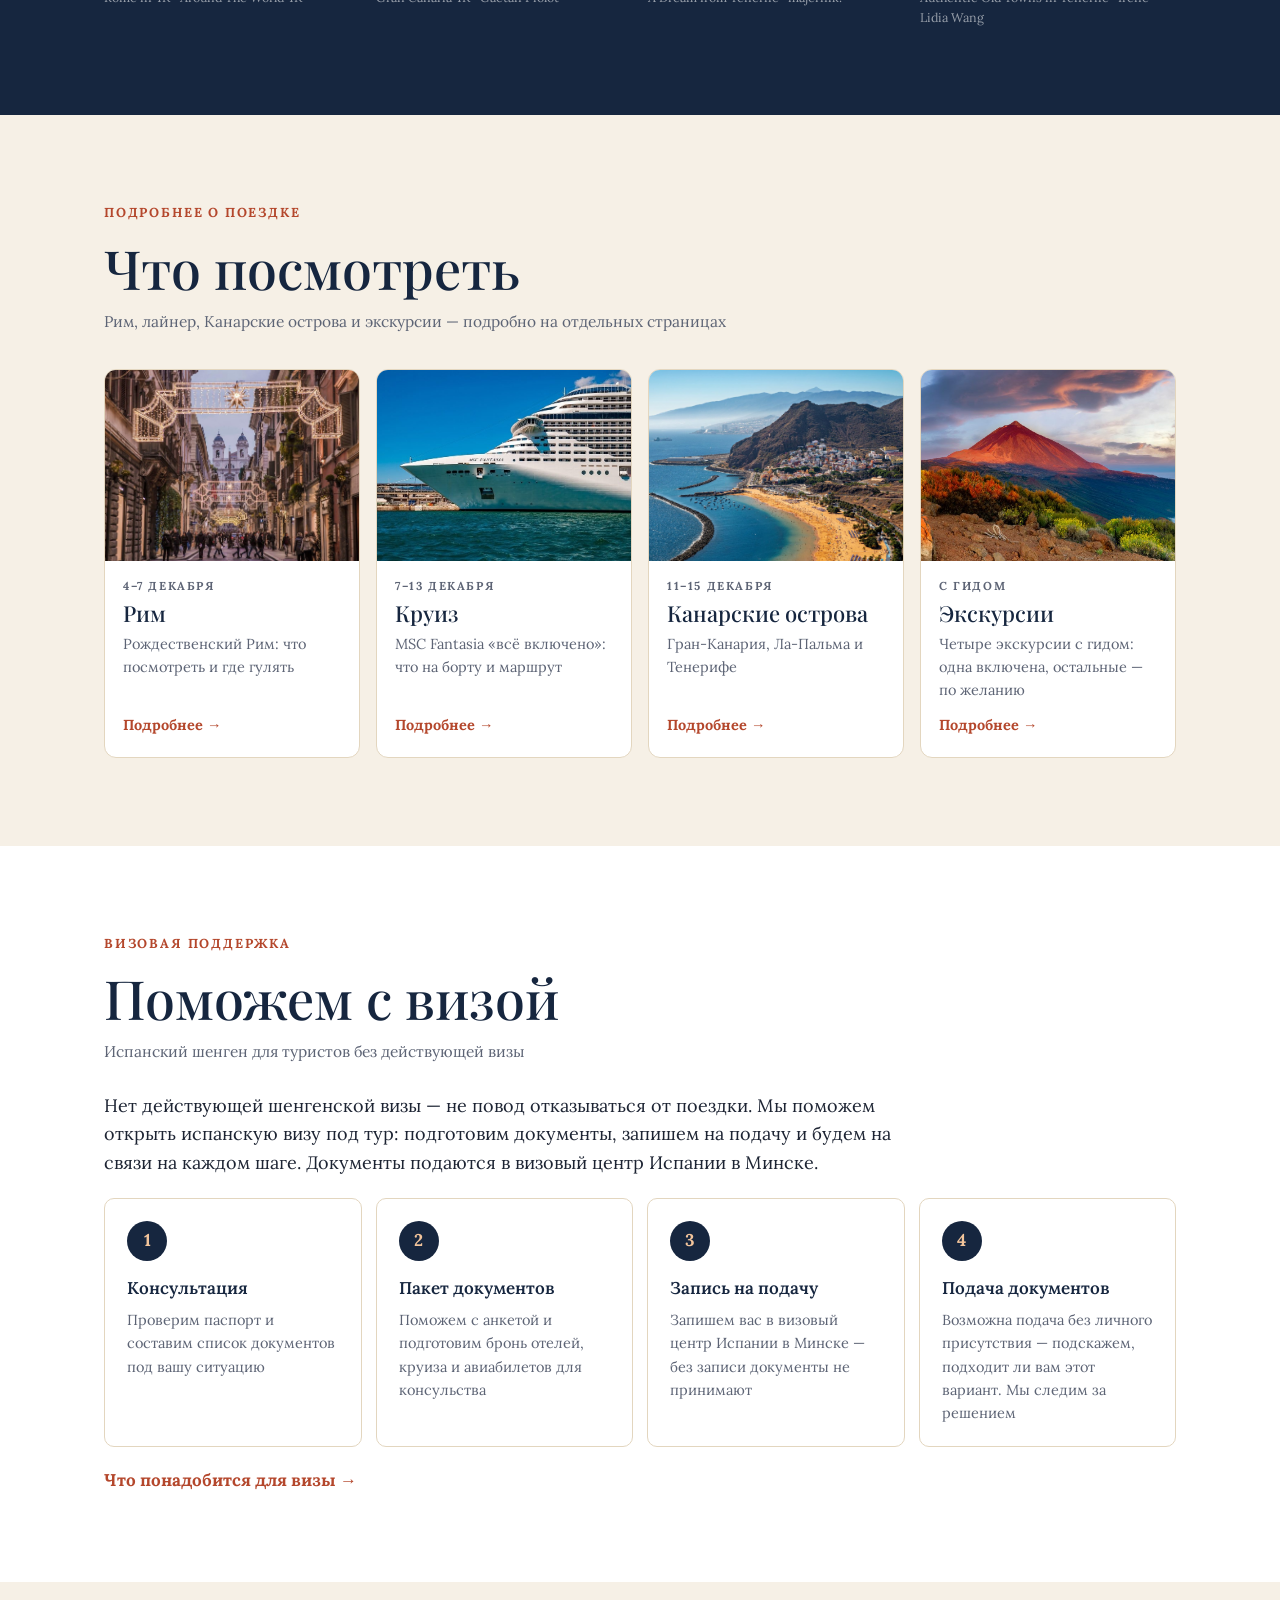
==== commit d18211b4: "Эмоции: фото с людьми, короткие видео MSC, декабрьский Рим, живее дизайн Мозаика «Что вы привезёте д" ====
--- a/index.html
+++ b/index.html
@@ -10,8 +10,10 @@
 <meta property="og:image" content="images/hero-ship.jpg">
 <link rel="preconnect" href="https://fonts.googleapis.com">
 <link rel="preconnect" href="https://fonts.gstatic.com" crossorigin>
-<link href="https://fonts.googleapis.com/css2?family=Playfair+Display:ital,wght@0,500;0,600;1,500&family=Lora:ital,wght@0,400;0,500;0,600;0,700;1,400&display=swap" rel="stylesheet">
-<link rel="stylesheet" href="styles.css?v=202609270038">
+<link href="https://fonts.googleapis.com/css2?family=Playfair+Display:ital,wght@0,500;0,600;1,500&family=Lora:ital,wght@0,400;0,500;0,600;0,700;1,400&family=Caveat:wght@600&display=swap" rel="stylesheet">
+<link rel="stylesheet" href="styles.css?v=202610022140">
+<script>document.documentElement.className += " js";</script>
+<script src="motion.js?v=202610022140" defer></script>
 <script src="consent.js?v=202609270038"></script>
 </head>
 <body>
@@ -74,7 +76,7 @@
   <div class="wrap hero-body">
     <p class="eyebrow">Рим · круиз · Канарские острова</p>
     <h1>Возвращение <em>в лето</em></h1>
-    <p class="hero-sub">Из рождественского Рима — к пляжам и океану Тенерифе. 4–15 декабря 2026, с сопровождением нашей команды.</p>
+    <p class="hero-sub">Гулять по предрождественскому Риму, встречать закаты на палубе, а через неделю идти босиком по тёплому песку Тенерифе. 4–15 декабря 2026 — и мы рядом всю дорогу.</p>
     <div class="hero-actions">
       <a class="btn" href="#zayavka">Оставить заявку</a>
       <a class="btn btn-ghost" href="#formaty">Форматы и цены — от 1 190 €</a>
@@ -88,13 +90,40 @@
   </div>
 </section>
 
+<!-- ================= ЭМОЦИИ ================= -->
+<section class="moments-sec" id="momenty">
+  <div class="wrap">
+    <p class="eyebrow">Ради чего всё это</p>
+    <h2>Что вы привезёте домой. <em>Не магниты</em></h2>
+    <p class="intro">Запах жареных каштанов на римской площади. Тост «за нас» над тарелкой пасты. Закат, ради которого вся палуба замолкает. И декабрьский день, когда вы лежите на песке и смеётесь — потому что дома сейчас минус.</p>
+
+    <div class="moments">
+      <figure class="ph mo big reveal"><img src="images/emo-teide-toast.jpg" alt="Два бокала на фоне заката и моря облаков на склоне Тейде" loading="lazy" style="object-position: center 42%;"><figcaption><span>Тенерифе · Тейде</span>Облака — внизу. Вы — выше</figcaption></figure>
+      <figure class="ph mo tall reveal"><img src="images/emo-navona-market.jpg" alt="Ярмарка на площади Навона: ёлка, прилавки и люди" loading="lazy" style="object-position: center bottom;"><figcaption><span>Рим · площадь Навона</span>Ярмарка, ёлка и жареные каштаны</figcaption></figure>
+      <figure class="ph mo reveal"><img src="images/tenerife-north.jpg" alt="Северное побережье Тенерифе и заснеженная вершина Тейде" loading="lazy" style="object-position: 60% center;"><figcaption><span>Тенерифе</span>Океан, цветы и снег на Тейде</figcaption></figure>
+      <figure class="ph mo reveal"><img src="images/emo-beach-smile.jpg" alt="Девушка в солнечных очках смеётся, лёжа на песке" loading="lazy" style="object-position: center 62%;"><figcaption><span>Тенерифе</span>Декабрь. Песок. +22</figcaption></figure>
+      <figure class="ph mo reveal"><img src="images/cruise-sunset.jpg" alt="Закат над океаном с палубы лайнера" loading="lazy" style="object-position: 40% center;"><figcaption><span>Круиз</span>Закат с палубы</figcaption></figure>
+      <figure class="ph mo reveal"><img src="images/emo-teide-couple.jpg" alt="Пара обнимается на закате, вдали — вулкан Тейде" loading="lazy" style="object-position: center 40%;"><figcaption><span>Тенерифе</span>С самым дорогим человеком</figcaption></figure>
+      <figure class="ph mo wide reveal"><img src="images/msc-pools.jpg" alt="Палуба MSC Fantasia с бассейнами и джакузи, гости на шезлонгах" loading="lazy" style="object-position: center 60%;"><figcaption><span>MSC Fantasia</span>Три дня в океане — у бассейна</figcaption></figure>
+      <figure class="ph mo wide reveal"><img src="images/lago-martianez.jpg" alt="Лагуны Лаго-Мартианес на набережной Пуэрто-де-ла-Крус" loading="lazy"><figcaption><span>Тенерифе · Пуэрто-де-ла-Крус</span>Бирюзовые лагуны у самого океана</figcaption></figure>
+      <figure class="ph mo reveal"><img src="images/msc-kids.jpg" alt="Дети играют в детском клубе на MSC Fantasia" loading="lazy"><figcaption><span>MSC Fantasia</span>Наслаждаясь детством</figcaption></figure>
+      <figure class="ph mo reveal"><img src="images/emo-rome-friends.jpg" alt="Компания туристов улыбается у стен Колизея" loading="lazy" style="object-position: 40% 52%;"><figcaption><span>Рим · Колизей</span>Своей компанией</figcaption></figure>
+    </div>
+
+    <div class="moments-cta reveal">
+      <p>Хочу так же в декабре</p>
+      <a class="btn" href="#zayavka">Оставить заявку</a>
+    </div>
+  </div>
+</section>
+
 <!-- ================= ДВА СЕЗОНА ================= -->
 <section>
   <div class="wrap">
     <p class="eyebrow">Два сезона за одну поездку</p>
     <h2>Из зимы — в лето</h2>
     <p class="lead">Декабрьская Европа и канарское солнце в одном маршруте</p>
-    <p class="intro">Мы прилетаем в Рим, который готовится к Рождеству: праздничная ярмарка на площади Навона, украшенные улицы и витрины. А через несколько дней — пальмы, тёплый океан и пляжи с вулканическим песком. Между зимой и летом — семь дней отдыха на борту лайнера.</p>
+    <p class="intro">В начале декабря Рим только готовится к Рождеству — и в этом его прелесть: на площади Навона уже шумит ярмарка, подъезды и витрины в хвое и красных бантах, а на улицах пахнет каштанами и кофе. Снега нет, днём +10…+14 — гуляйте в пальто нараспашку. А через несколько дней — пальмы, тёплый океан и пляжи с вулканическим песком. Между зимой и летом — семь дней на лайнере, где ничего не нужно решать.</p>
 
     <div class="strip-head">
       <p class="subhead">Что нас ждёт</p>
@@ -104,7 +133,8 @@
       </div>
     </div>
     <div class="strip" id="strip">
-      <figure class="ph"><img src="images/rome-december.jpg" alt="Рождественская иллюминация на Виа Кондотти, вдали — Испанская лестница" loading="lazy"><figcaption><span>Рим</span>Рождественский Рим</figcaption></figure>
+      <figure class="ph"><img src="images/emo-rome-steps.jpg" alt="Улица у Испанской лестницы в праздничных украшениях, прохожие под зонтами" loading="lazy" style="object-position: 45% center;"><figcaption><span>Рим</span>Испанская лестница: город наряжается к Рождеству</figcaption></figure>
+      <figure class="ph"><img src="images/emo-rome-door.jpg" alt="Вход в римский отель, украшенный хвоей и красными шарами" loading="lazy" style="object-position: center 75%;"><figcaption><span>Рим</span>Хвоя, красные шары и венки на каждом шагу</figcaption></figure>
       <figure class="ph"><img src="images/fantasia-ship.jpg" alt="Лайнер MSC Fantasia" loading="lazy" style="object-position: 30% center;"><figcaption>MSC Fantasia<small>Круиз «всё включено»</small></figcaption></figure>
       <figure class="ph"><img src="images/cruise-sunset.jpg" alt="Закат над океаном с палубы лайнера" loading="lazy"><figcaption><span>Круиз</span>Закаты над океаном — прямо с палубы</figcaption></figure>
       <figure class="ph"><img src="images/cabin-inside.jpg" alt="Внутренняя каюта" loading="lazy"><figcaption><span>Круиз</span>Уютная каюта на лайнере</figcaption></figure>
@@ -113,7 +143,9 @@
       <figure class="ph"><img src="images/tenerife-north.jpg" alt="Северное побережье Тенерифе и вулкан Тейде" loading="lazy"><figcaption><span>Тенерифе</span>Прибытие в Санта-Крус-де-Тенерифе</figcaption></figure>
       <figure class="ph"><img src="images/hotel-tenerife-1.jpg" alt="Бассейн отеля 5★ на Тенерифе" loading="lazy"><figcaption><span>Тенерифе</span>Отель 5★ рядом с бухтой</figcaption></figure>
       <figure class="ph"><img src="images/teide-sunset.jpg" alt="Вулкан Тейде — высшая точка Испании" loading="lazy" style="object-position: 38% center;"><figcaption><span>Тенерифе</span>Вулкан Тейде — высшая точка Испании</figcaption></figure>
+      <figure class="ph"><img src="images/emo-teide-road-wide.jpg" alt="Девушка на пустой дороге, ведущей к вулкану Тейде" loading="lazy" style="object-position: center 62%;"><figcaption><span>Тенерифе</span>Дорога к Тейде — вся ваша</figcaption></figure>
       <figure class="ph"><img src="images/beach-jardin-new.avif" alt="Пляж Playa Jardín с чёрным вулканическим песком" loading="lazy"><figcaption><span>Тенерифе</span>Пляж Playa Jardín с чёрным вулканическим песком</figcaption></figure>
+      <figure class="ph"><img src="images/emo-tenerife-walk.jpg" alt="Пара идёт за руку по чёрному песку на закате" loading="lazy" style="object-position: 52% center;"><figcaption><span>Тенерифе</span>Вечер у океана — за руку по чёрному песку</figcaption></figure>
     </div>
 
     <p class="subhead">Почему этот тур</p>
@@ -412,12 +444,19 @@
         </div>
       </div>
       <div>
-        <div class="video">
-          <iframe src="https://www.youtube-nocookie.com/embed/n83LDnLwzgE" title="Ship Tour of MSC Fantasia — MSC Cruises" loading="lazy" allow="accelerometer; encrypted-media; gyroscope; picture-in-picture; fullscreen" allowfullscreen></iframe>
-        </div>
+        <div class="video yt-lazy" data-id="n83LDnLwzgE"><button type="button" aria-label="Смотреть видео: лайнер MSC Fantasia изнутри"><img src="https://i.ytimg.com/vi/n83LDnLwzgE/maxresdefault.jpg" alt="" loading="lazy"><span class="yt-play"></span></button></div>
         <p class="caption">Лайнер MSC Fantasia изнутри — официальный видеообзор MSC Cruises</p>
       </div>
     </div>
+
+    <p class="subhead">Как проходят дни на лайнере</p>
+    <div class="reels">
+      <figure class="ph reel reveal"><img src="images/msc-v-canary.jpg" alt="Кадр из видео MSC: круиз к Канарским островам" loading="lazy"><video data-src="video/msc-canary.mp4" poster="images/msc-v-canary.jpg" muted loop playsinline preload="none" aria-hidden="true"></video><figcaption>Неделя в круизе MSC</figcaption></figure>
+      <figure class="ph reel reveal"><img src="images/msc-v-party.jpg" alt="Гости лайнера танцуют на палубе во время вечеринки" loading="lazy"><video data-src="video/msc-party.mp4" poster="images/msc-v-party.jpg" muted loop playsinline preload="none" aria-hidden="true"></video><figcaption>Вечеринка на палубе</figcaption></figure>
+      <figure class="ph reel reveal"><img src="images/msc-v-couple.jpg" alt="Пара встречает закат у борта лайнера" loading="lazy"><video data-src="video/msc-couple.mp4" poster="images/msc-v-couple.jpg" muted loop playsinline preload="none" aria-hidden="true"></video><figcaption>Закат вдвоём</figcaption></figure>
+      <figure class="ph reel reveal"><img src="images/msc-v-spa.jpg" alt="Девушка в халате у бассейна спа-центра" loading="lazy"><video data-src="video/msc-spa.mp4" poster="images/msc-v-spa.jpg" muted loop playsinline preload="none" aria-hidden="true"></video><figcaption>Спа после прогулки</figcaption></figure>
+    </div>
+    <p class="caption">Видео MSC Cruises, сняты на лайнерах компании</p>
 
     <div class="cabin-other">
       <div class="cabin-other-text">
@@ -665,6 +704,18 @@
   </div>
 </section>
 
+<!-- ================= ВИДЕО-ПОЛОСА ================= -->
+<section class="vband" aria-label="Побережье Пуэрто-де-ла-Крус, Тенерифе">
+  <img class="vband-poster" src="images/tenerife-coast.jpg" alt="" loading="lazy">
+  <video data-src="video/tenerife-coast.mp4" poster="images/tenerife-coast.jpg" muted loop playsinline preload="none" aria-hidden="true"></video>
+  <div class="wrap">
+    <p class="eyebrow">Пуэрто-де-ла-Крус · Тенерифе</p>
+    <h2>Так выглядит декабрь, <em>если его правильно спланировать</em></h2>
+    <p>Океан шумит рядом с отелем, на горизонте — Тейде. В «Бесконечном лете» и «Лете под ключ» здесь вас ждут два дня у океана.</p>
+    <a class="btn" href="#zayavka">Хочу в это лето</a>
+  </div>
+</section>
+
 <!-- ================= ЗАЯВКА ================= -->
 <section id="zayavka">
   <div class="wrap lead-grid">
@@ -804,19 +855,6 @@
     if (window.matchMedia("(min-width: 681px)").matches) {
       document.querySelectorAll(".days details").forEach(function (d) { d.open = true; });
     }
-
-    // Видео: вместо тяжёлого плеера сначала картинка, плеер — по нажатию
-    document.querySelectorAll('.yt button').forEach(function (b) {
-      b.addEventListener('click', function () {
-        var id = b.parentNode.getAttribute('data-id');
-        var f = document.createElement('iframe');
-        f.src = 'https://www.youtube-nocookie.com/embed/' + id + '?autoplay=1';
-        f.title = b.getAttribute('aria-label');
-        f.allow = 'autoplay; encrypted-media; picture-in-picture; fullscreen';
-        f.allowFullscreen = true;
-        b.replaceWith(f);
-      });
-    });
 
     // Телефон: переключатель форматов тура
     var switches = document.querySelectorAll('.plan-switch button');
--- a/styles.css
+++ b/styles.css
@@ -1135,3 +1135,138 @@
 .old-price + .plan-price { margin-top: 2px; }
 .sale-tag { background: #d62828; color: #fff; font-size: 12px; font-weight: 700; line-height: 1; padding: 4px 7px; border-radius: 6px; }
 .sale-note { color: #d62828; }
+
+/* ---------- ЭМОЦИИ: живые фото, видео-полоса, движение (2026-10-02) ---------- */
+.hand { font-family: "Caveat", "Segoe Script", cursive; font-weight: 600; }
+
+/* Мозаика «Что вы привезёте домой» */
+.moments-sec { background: var(--paper); }
+.moments-sec h2 em { color: var(--terra); font-style: italic; }
+.moments {
+  display: grid; grid-template-columns: repeat(4, 1fr); grid-auto-rows: 250px;
+  gap: 14px; margin-top: 36px;
+}
+.mo { margin: 0; }
+.mo.big { grid-column: span 2; grid-row: span 2; }
+.mo.tall { grid-row: span 2; }
+.mo.wide { grid-column: span 2; }
+.mo figcaption {
+  position: absolute; left: 0; right: 0; bottom: 0; padding: 56px 18px 14px;
+  background: linear-gradient(transparent, rgba(16,24,40,.82));
+  color: #fff; font-family: "Caveat", "Segoe Script", cursive; font-weight: 600;
+  font-size: 25px; line-height: 1.08;
+}
+.mo figcaption span {
+  display: block; font-family: var(--sans); font-size: 11.5px; font-weight: 700;
+  letter-spacing: .12em; text-transform: uppercase; color: var(--sun); margin-bottom: 5px;
+}
+.mo.big figcaption { font-size: 34px; padding: 80px 24px 20px; }
+.moments-note { font-size: 14px; color: var(--muted); margin-top: 14px; }
+.moments-cta { display: flex; flex-wrap: wrap; align-items: center; gap: 12px 24px; margin-top: 30px; }
+.moments-cta p { margin: 0; font-family: "Caveat", "Segoe Script", cursive; font-weight: 600; font-size: 30px; line-height: 1.1; color: var(--navy); }
+
+/* Ряд «моментов» на страницах подробностей */
+.mo-row { display: grid; grid-template-columns: repeat(4, 1fr); gap: 14px; margin-top: 32px; }
+.mo-row .mo { aspect-ratio: 3 / 4; }
+.mo-row.three { grid-template-columns: repeat(3, 1fr); }
+.mo-row .mo figcaption { font-size: 23px; }
+
+/* Текст + живое видео рядом */
+.feel { display: grid; grid-template-columns: 1.05fr 1fr; gap: 40px; align-items: center; margin-top: 40px; }
+.feel p { font-size: 18px; }
+.feel .quote { font-family: "Caveat", "Segoe Script", cursive; font-weight: 600; font-size: 34px; line-height: 1.1; color: var(--terra); margin: 0 0 16px; }
+.feel .ph { aspect-ratio: 16 / 10; }
+.feel video { width: 100%; height: 100%; object-fit: cover; display: block; }
+
+/* Видео-полоса во всю ширину */
+.vband { position: relative; padding: 0; min-height: min(78vh, 620px); display: flex; align-items: flex-end; background: var(--navy); overflow: hidden; }
+.vband video, .vband .vband-poster { position: absolute; inset: 0; width: 100%; height: 100%; object-fit: cover; }
+.vband::after { content: ""; position: absolute; inset: 0; background: linear-gradient(180deg, rgba(16,24,40,.12) 15%, rgba(16,24,40,.84)); }
+.vband .wrap { position: relative; z-index: 1; width: 100%; padding-top: 120px; padding-bottom: 56px; color: #fff; }
+.vband .eyebrow { color: var(--peach); }
+.vband h2 { color: #fff; max-width: 760px; }
+.vband h2 em { color: var(--peach); font-style: italic; }
+.vband p { font-size: 19px; max-width: 620px; margin: 18px 0 28px; color: rgba(255,255,255,.9); }
+
+/* Движение: плавное появление, лёгкий зум фото */
+.js .reveal { opacity: 0; transform: translateY(26px); transition: opacity .7s ease, transform .7s ease; }
+.js .reveal.in { opacity: 1; transform: none; }
+.js .moments .reveal:nth-child(2), .js .mo-row .reveal:nth-child(2) { transition-delay: .08s; }
+.js .moments .reveal:nth-child(3), .js .mo-row .reveal:nth-child(3) { transition-delay: .16s; }
+.js .moments .reveal:nth-child(4), .js .mo-row .reveal:nth-child(4) { transition-delay: .24s; }
+.mo img, .strip figure img, .teaser .ph img, .hotel-card .ph img, .trio .ph img { transition: transform .9s ease; }
+.mo:hover img, .strip figure:hover img, .teaser:hover .ph img, .hotel-card:hover .ph img, .trio .ph:hover img { transform: scale(1.05); }
+@keyframes slowzoom { from { transform: scale(1); } to { transform: scale(1.09); } }
+.hero-half img { animation: slowzoom 16s ease-in-out infinite alternate; }
+.hero-half.ship img { animation-delay: -5s; }
+.hero-half.summer img { animation-delay: -10s; }
+
+@media (prefers-reduced-motion: reduce) {
+  .js .reveal { opacity: 1; transform: none; transition: none; }
+  .hero-half img { animation: none; }
+  .mo img, .strip figure img, .teaser .ph img, .hotel-card .ph img, .trio .ph img { transition: none; }
+}
+
+@media (max-width: 900px) {
+  .moments { grid-template-columns: repeat(2, 1fr); grid-auto-rows: 220px; }
+  .mo.tall { grid-row: span 2; }
+  .feel { grid-template-columns: 1fr; gap: 24px; }
+  .mo-row { grid-template-columns: repeat(2, 1fr); }
+  .mo-row.three { grid-template-columns: repeat(3, 1fr); }
+}
+@media (max-width: 680px) {
+  .moments { gap: 8px; grid-auto-rows: 180px; margin-top: 24px; }
+  .mo figcaption { font-size: 20px; padding: 40px 12px 10px; }
+  .mo figcaption span { font-size: 9.5px; margin-bottom: 3px; }
+  .mo.big figcaption { font-size: 26px; padding: 60px 14px 14px; }
+  .moments-cta p { font-size: 25px; }
+  .mo-row, .mo-row.three { display: flex; overflow-x: auto; scroll-snap-type: x mandatory; margin-left: -16px; margin-right: -16px; padding: 0 16px; gap: 10px; scrollbar-width: none; }
+  .mo-row::-webkit-scrollbar { display: none; }
+  .mo-row .mo { flex: 0 0 66%; scroll-snap-align: start; }
+  .feel p { font-size: 16px; }
+  .feel .quote { font-size: 28px; }
+  .vband { min-height: 74vh; }
+  .vband .wrap { padding-bottom: 36px; }
+  .vband p { font-size: 17px; }
+}
+
+/* Видео YouTube по нажатию: сначала обложка, плеер — после клика */
+.yt-lazy button { position: absolute; inset: 0; width: 100%; height: 100%; border: 0; padding: 0; cursor: pointer; background: #000; }
+.yt-lazy button img { width: 100%; height: 100%; object-fit: cover; transition: transform .6s ease; }
+.yt-lazy button:hover img { transform: scale(1.03); }
+.yt-lazy .yt-play { width: 84px; height: 84px; }
+.yt-lazy .yt-play::after { left: 34px; top: 26px; border-left-width: 24px; border-top-width: 16px; border-bottom-width: 16px; }
+
+/* Живая смена фото (вместо видео) */
+.slides figure { position: absolute; inset: 0; margin: 0; opacity: 0; transition: opacity 1.4s ease; }
+.slides figure.on { opacity: 1; }
+.slides img { transform: scale(1.02); transition: transform 7s ease-out; }
+.slides figure.on img { transform: scale(1.12); }
+.slides figcaption {
+  position: absolute; left: 0; right: 0; bottom: 0; padding: 60px 20px 16px;
+  background: linear-gradient(transparent, rgba(16,24,40,.82)); color: #fff;
+  font-family: "Caveat", "Segoe Script", cursive; font-weight: 600; font-size: 28px; line-height: 1.08;
+}
+.slides figcaption span { display: block; font-family: var(--sans); font-size: 11.5px; font-weight: 700; letter-spacing: .12em; text-transform: uppercase; color: var(--sun); margin-bottom: 5px; }
+.feel .slides { aspect-ratio: 4 / 3; }
+@media (prefers-reduced-motion: reduce) { .slides img, .slides figure.on img { transform: none; transition: none; } }
+
+/* Короткие вертикальные видео MSC (играют без звука, когда до них долистали) */
+.reels { display: grid; grid-template-columns: repeat(4, 1fr); gap: 16px; margin-top: 24px; }
+.reel { position: relative; margin: 0; aspect-ratio: 3 / 4; }
+@media (max-width: 900px) { .reels { grid-template-columns: repeat(2, 1fr); } }
+.reel img, .reel video { position: absolute; inset: 0; width: 100%; height: 100%; object-fit: cover; }
+.reel figcaption {
+  position: absolute; left: 0; right: 0; bottom: 0; z-index: 1; padding: 56px 16px 14px;
+  background: linear-gradient(transparent, rgba(16,24,40,.82)); color: #fff;
+  font-family: "Caveat", "Segoe Script", cursive; font-weight: 600; font-size: 25px; line-height: 1.08;
+}
+@media (max-width: 680px) {
+  .reels { display: flex; overflow-x: auto; scroll-snap-type: x mandatory; gap: 10px; margin-left: -16px; margin-right: -16px; padding: 0 16px; scrollbar-width: none; }
+  .reels::-webkit-scrollbar { display: none; }
+  .reel { flex: 0 0 62%; scroll-snap-align: start; }
+}
+
+/* Телефон: блок о лайнере не должен распирать страницу по ширине */
+.kayuty-top > * { min-width: 0; }
+@media (max-width: 680px) { .cabin-inc, .cabin-inc.big { grid-template-columns: 1fr; } }
